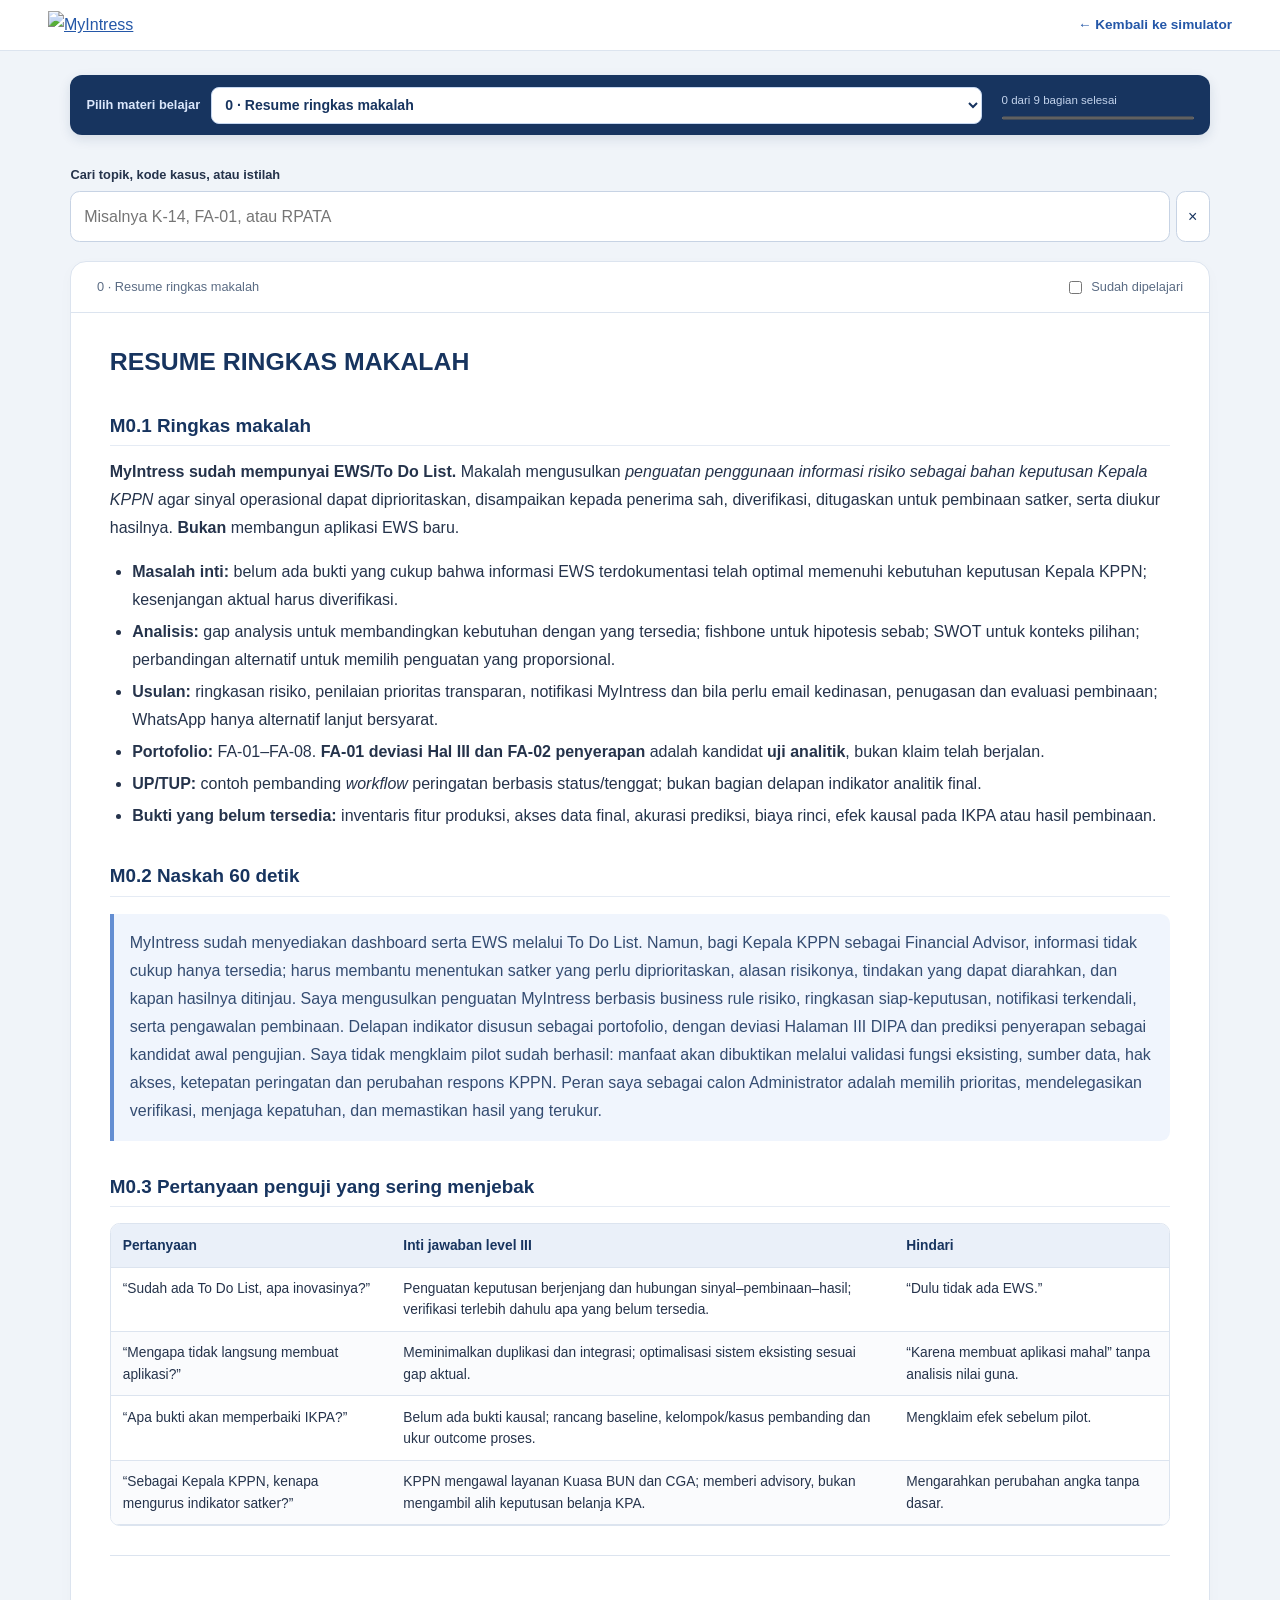
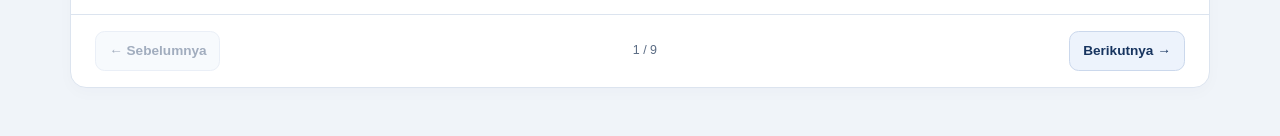
==== source/materi.html @ 45552a84 "update" ====
<!DOCTYPE html>
<html lang="id">

<head>
<meta charset="utf-8"><meta name="viewport" content="width=device-width,initial-scale=1"><title>Materi Belajar · EWS FA MyIntress</title><style>
:root{
    --navy:#17345f;
    --blue:#3159b7;
    --ink:#25334b;
    --muted:#5b6c84;
    --line:#dce4ef}
    *{
        box-sizing:border-box}
        body{
            margin:0;
            background:#f0f4f9;
            color:var(--ink);
            font:16px/1.75 "Segoe UI",Arial,sans-serif}
            button,input{
                font:inherit}
                button{
                    cursor:pointer}
                    a{
                        color:#2457a8}
                        [hidden]{
                            display:none!important}
                            button:focus-visible,a:focus-visible,input:focus-visible,summary:focus-visible,.table-wrap:focus-visible{
                                outline:3px solid #5689d6;
                                outline-offset:3px}
                                .top{
                                    position:sticky;
                                    top:0;
                                    z-index:5;
                                    display:flex;
                                    justify-content:space-between;
                                    align-items:center;
                                    gap:1rem;
                                    background:white;
                                    border-bottom:1px solid var(--line);
                                    padding:.7rem clamp(1rem,4vw,3rem)}
                                    .top img{
                                        display:block;
                                        width:9rem}
                                        .top a:last-child{
                                            font-size:.85rem;
                                            text-decoration:none;
                                            font-weight:600}
                                            .layout{
                                                display:grid;
                                                grid-template-columns:17rem minmax(0,1fr);
                                                gap:1.8rem;
                                                max-width:91rem;
                                                margin:auto;
                                                padding:1.5rem clamp(1rem,3vw,2.5rem) 3rem;
                                                align-items:start}
                                                .sidebar{
                                                    position:sticky;
                                                    top:5.4rem;
                                                    border-radius:1rem;
                                                    background:var(--navy);
                                                    padding:1.2rem;
                                                    color:#e5edfc}
                                                    .eyebrow{
                                                        text-transform:uppercase;
                                                        letter-spacing:.13em;
                                                        font-size:.68rem;
                                                        font-weight:700;
                                                        color:#a9c3ed}
                                                        .sidebar h2{
                                                            font-size:1.2rem;
                                                            margin:.15rem 0 .6rem;
                                                            color:white}
                                                            .sidebar summary{
                                                                cursor:pointer;
                                                                font-weight:600}
                                                                .sidebar nav{
                                                                    display:grid;
                                                                    gap:.25rem;
                                                                    margin-top:.7rem}
                                                                    .sidebar button{
                                                                        display:flex;
                                                                        align-items:center;
                                                                        justify-content:space-between;
                                                                        width:100%;
                                                                        gap:.3rem;
                                                                        border:0;
                                                                        border-radius:.5rem;
                                                                        padding:.5rem .6rem;
                                                                        background:transparent;
                                                                        color:#e3ebfa;
                                                                        text-align:left;
                                                                        line-height:1.4;
                                                                        font-size:.85rem}
                                                                        .sidebar button:hover{
                                                                            background:#264872}
                                                                            .sidebar button[aria-current]{
                                                                                background:white;
                                                                                color:var(--navy);
                                                                                font-weight:700}
                                                                                .sidebar button span{
                                                                                    color:#39a17b}
                                                                                    .sidebar p{
                                                                                        font-size:.78rem;
                                                                                        margin:.7rem 0 0;
                                                                                        color:#c3d3ec}
                                                                                        progress{
                                                                                            width:100%;
                                                                                            height:.4rem;
                                                                                            accent-color:#a7ccff}
                                                                                            .main{
                                                                                                min-width:0}
                                                                                                .hero{
                                                                                                    padding:1.7rem 1.9rem;
                                                                                                    border:1px solid #d9e4f5;
                                                                                                    border-radius:1rem;
                                                                                                    background:linear-gradient(115deg,#e3ecfc,#fff 80%);
                                                                                                    margin-bottom:1.1rem}
                                                                                                    .hero .eyebrow{
                                                                                                        color:var(--blue)}
                                                                                                        .hero h1{
                                                                                                            font-size:clamp(1.6rem,3vw,2.2rem);
                                                                                                            line-height:1.2;
                                                                                                            color:var(--navy);
                                                                                                            margin:.3rem 0 .6rem;
                                                                                                            letter-spacing:-.02em}
                                                                                                            .hero p{
                                                                                                                margin:0;
                                                                                                                color:var(--muted)}
                                                                                                                .tags{
                                                                                                                    display:flex;
                                                                                                                    gap:.5rem;
                                                                                                                    flex-wrap:wrap;
                                                                                                                    margin-top:.8rem}
                                                                                                                    .tags span{
                                                                                                                        padding:.15rem .6rem;
                                                                                                                        border:1px solid #ccd9f0;
                                                                                                                        border-radius:2rem;
                                                                                                                        font-size:.75rem;
                                                                                                                        background:#ffffffb0;
                                                                                                                        color:#33598a}
                                                                                                                        .search{
                                                                                                                            position:relative;
                                                                                                                            margin-bottom:1.2rem}
                                                                                                                            .search label{
                                                                                                                                display:block;
                                                                                                                                font-size:.8rem;
                                                                                                                                font-weight:600;
                                                                                                                                margin-bottom:.3rem}
                                                                                                                                .search-row{
                                                                                                                                    display:flex;
                                                                                                                                    gap:.4rem}
                                                                                                                                    .search input{
                                                                                                                                        flex:1;
                                                                                                                                        min-width:0;
                                                                                                                                        width:100%;
                                                                                                                                        border:1px solid #c7d3e4;
                                                                                                                                        border-radius:.6rem;
                                                                                                                                        background:white;
                                                                                                                                        padding:.65rem .8rem}
                                                                                                                                        .search-row button{
                                                                                                                                            border:1px solid #c7d3e4;
                                                                                                                                            border-radius:.6rem;
                                                                                                                                            background:white;
                                                                                                                                            color:var(--navy);
                                                                                                                                            padding:.4rem .7rem}
                                                                                                                                            #results{
                                                                                                                                                position:absolute;
                                                                                                                                                left:0;
                                                                                                                                                right:0;
                                                                                                                                                z-index:4;
                                                                                                                                                max-height:24rem;
                                                                                                                                                overflow:auto;
                                                                                                                                                background:white;
                                                                                                                                                border:1px solid var(--line);
                                                                                                                                                border-radius:.65rem;
                                                                                                                                                box-shadow:0 .5rem 1.2rem #17345f1a;
                                                                                                                                                padding:.4rem}
                                                                                                                                                #results button{
                                                                                                                                                    display:block;
                                                                                                                                                    width:100%;
                                                                                                                                                    padding:.55rem .7rem;
                                                                                                                                                    text-align:left;
                                                                                                                                                    border:0;
                                                                                                                                                    border-radius:.4rem;
                                                                                                                                                    background:white;
                                                                                                                                                    color:var(--ink);
                                                                                                                                                    line-height:1.5}
                                                                                                                                                    #results button:hover{
                                                                                                                                                        background:#eef4ff}
                                                                                                                                                        #results strong{
                                                                                                                                                            display:block;
                                                                                                                                                            color:var(--blue);
                                                                                                                                                            font-size:.76rem}
                                                                                                                                                            #results span{
                                                                                                                                                                font-size:.85rem}
                                                                                                                                                                #search-status{
                                                                                                                                                                    font-size:.8rem;
                                                                                                                                                                    color:var(--muted);
                                                                                                                                                                    margin:.25rem}
                                                                                                                                                                    .reader{
                                                                                                                                                                        background:white;
                                                                                                                                                                        border:1px solid var(--line);
                                                                                                                                                                        border-radius:1rem;
                                                                                                                                                                        box-shadow:0 .3rem 1rem #17345f06;
                                                                                                                                                                        scroll-margin-top:5rem}
                                                                                                                                                                        .toolbar{
                                                                                                                                                                            display:flex;
                                                                                                                                                                            justify-content:space-between;
                                                                                                                                                                            align-items:center;
                                                                                                                                                                            flex-wrap:wrap;
                                                                                                                                                                            gap:.6rem;
                                                                                                                                                                            border-bottom:1px solid var(--line);
                                                                                                                                                                            padding:.85rem 1.6rem;
                                                                                                                                                                            font-size:.8rem;
                                                                                                                                                                            color:var(--muted)}
                                                                                                                                                                            .toolbar label{
                                                                                                                                                                                display:flex;
                                                                                                                                                                                align-items:center;
                                                                                                                                                                                gap:.4rem;
                                                                                                                                                                                cursor:pointer}
                                                                                                                                                                                .toolbar input{
                                                                                                                                                                                    accent-color:var(--blue)}
                                                                                                                                                                                    .chapter{
                                                                                                                                                                                        padding:1rem clamp(1.1rem,3vw,2.5rem) 1.8rem;
                                                                                                                                                                                        overflow-wrap:anywhere}
                                                                                                                                                                                        .chapter h1{
                                                                                                                                                                                            font-size:1.55rem;
                                                                                                                                                                                            line-height:1.4;
                                                                                                                                                                                            color:var(--navy);
                                                                                                                                                                                            margin:1rem 0 1.4rem}
                                                                                                                                                                                            .chapter h2{
                                                                                                                                                                                                font-size:1.18rem;
                                                                                                                                                                                                line-height:1.5;
                                                                                                                                                                                                color:var(--navy);
                                                                                                                                                                                                margin:2rem 0 .7rem;
                                                                                                                                                                                                padding-bottom:.35rem;
                                                                                                                                                                                                border-bottom:1px solid #e5ebf4}
                                                                                                                                                                                                .chapter h3{
                                                                                                                                                                                                    font-size:1.05rem;
                                                                                                                                                                                                    color:#224778;
                                                                                                                                                                                                    margin:1.6rem 0 .6rem}
                                                                                                                                                                                                    .chapter :is(h1,h2,h3,h4){
                                                                                                                                                                                                        scroll-margin-top:6rem}
                                                                                                                                                                                                        .chapter p{
                                                                                                                                                                                                            margin:.65rem 0 1rem}
                                                                                                                                                                                                            .chapter li{
                                                                                                                                                                                                                margin:.25rem 0}
                                                                                                                                                                                                                .chapter ul,.chapter ol{
                                                                                                                                                                                                                    padding-left:1.4rem}
                                                                                                                                                                                                                    .chapter blockquote{
                                                                                                                                                                                                                        margin:1.1rem 0;
                                                                                                                                                                                                                        border-left:4px solid #648ed2;
                                                                                                                                                                                                                        background:#f0f5fd;
                                                                                                                                                                                                                        border-radius:0 .6rem .6rem 0;
                                                                                                                                                                                                                        padding:.45rem 1rem;
                                                                                                                                                                                                                        color:#344c71}
                                                                                                                                                                                                                        .chapter blockquote p{
                                                                                                                                                                                                                            margin:.5rem 0}
                                                                                                                                                                                                                            .chapter hr{
                                                                                                                                                                                                                                border:0;
                                                                                                                                                                                                                                border-top:1px solid var(--line);
                                                                                                                                                                                                                                margin:1.8rem 0}
                                                                                                                                                                                                                                .chapter code{
                                                                                                                                                                                                                                    font-family:Consolas,monospace;
                                                                                                                                                                                                                                    font-size:.87em;
                                                                                                                                                                                                                                    background:#eef2f7;
                                                                                                                                                                                                                                    border-radius:.25rem;
                                                                                                                                                                                                                                    padding:.12rem .25rem}
                                                                                                                                                                                                                                    .chapter pre{
                                                                                                                                                                                                                                        overflow:auto;
                                                                                                                                                                                                                                        padding:1rem;
                                                                                                                                                                                                                                        background:#eef2f7;
                                                                                                                                                                                                                                        border-radius:.55rem}
                                                                                                                                                                                                                                        .chapter pre code{
                                                                                                                                                                                                                                            padding:0}
                                                                                                                                                                                                                                            .table-wrap{
                                                                                                                                                                                                                                                width:100%;
                                                                                                                                                                                                                                                overflow-x:auto;
                                                                                                                                                                                                                                                margin:1rem 0 1.4rem;
                                                                                                                                                                                                                                                border:1px solid var(--line);
                                                                                                                                                                                                                                                border-radius:.6rem}
                                                                                                                                                                                                                                                table{
                                                                                                                                                                                                                                                    min-width:42rem;
                                                                                                                                                                                                                                                    width:100%;
                                                                                                                                                                                                                                                    border-collapse:collapse;
                                                                                                                                                                                                                                                    font-size:.86rem;
                                                                                                                                                                                                                                                    line-height:1.55}
                                                                                                                                                                                                                                                    th,td{
                                                                                                                                                                                                                                                        text-align:left;
                                                                                                                                                                                                                                                        vertical-align:top;
                                                                                                                                                                                                                                                        padding:.65rem .75rem;
                                                                                                                                                                                                                                                        border-bottom:1px solid var(--line);
                                                                                                                                                                                                                                                        min-width:8rem}
                                                                                                                                                                                                                                                        th{
                                                                                                                                                                                                                                                            background:#eaf0f9;
                                                                                                                                                                                                                                                            color:var(--navy)}
                                                                                                                                                                                                                                                            tbody tr:nth-child(even){
                                                                                                                                                                                                                                                                background:#fafbfd}
                                                                                                                                                                                                                                                                .pager{
                                                                                                                                                                                                                                                                    display:flex;
                                                                                                                                                                                                                                                                    align-items:center;
                                                                                                                                                                                                                                                                    justify-content:space-between;
                                                                                                                                                                                                                                                                    gap:.6rem;
                                                                                                                                                                                                                                                                    padding:1rem 1.5rem;
                                                                                                                                                                                                                                                                    border-top:1px solid var(--line)}
                                                                                                                                                                                                                                                                    .pager button{
                                                                                                                                                                                                                                                                        border:1px solid #cbd8ec;
                                                                                                                                                                                                                                                                        border-radius:.6rem;
                                                                                                                                                                                                                                                                        padding:.45rem .8rem;
                                                                                                                                                                                                                                                                        background:#edf3fc;
                                                                                                                                                                                                                                                                        color:var(--navy);
                                                                                                                                                                                                                                                                        font-weight:600;
                                                                                                                                                                                                                                                                        font-size:.85rem}
                                                                                                                                                                                                                                                                        .pager button:disabled{
                                                                                                                                                                                                                                                                            opacity:.4;
                                                                                                                                                                                                                                                                            cursor:default}
                                                                                                                                                                                                                                                                            #position{
                                                                                                                                                                                                                                                                                font-size:.78rem;
                                                                                                                                                                                                                                                                                color:var(--muted)}
                                                                                                                                                                                                                                                                                .footer{
                                                                                                                                                                                                                                                                                    margin-top:1rem;
                                                                                                                                                                                                                                                                                    font-size:.77rem;
                                                                                                                                                                                                                                                                                    color:var(--muted)}
                                                                                                                                                                                                                                                                                    @media(max-width:800px){
                                                                                                                                                                                                                                                                                        .layout{
                                                                                                                                                                                                                                                                                            grid-template-columns:minmax(0,1fr);
                                                                                                                                                                                                                                                                                            gap:1rem}
                                                                                                                                                                                                                                                                                            .sidebar{
                                                                                                                                                                                                                                                                                                position:static;
                                                                                                                                                                                                                                                                                                padding:.8rem 1rem}
                                                                                                                                                                                                                                                                                                .sidebar nav{
                                                                                                                                                                                                                                                                                                    grid-template-columns:repeat(2,minmax(0,1fr))}
                                                                                                                                                                                                                                                                                                    .hero{
                                                                                                                                                                                                                                                                                                        padding:1.2rem}
                                                                                                                                                                                                                                                                                                        .top{
                                                                                                                                                                                                                                                                                                            padding:.65rem 1rem}
                                                                                                                                                                                                                                                                                                            .top img{
                                                                                                                                                                                                                                                                                                                width:7.5rem}
                                                                                                                                                                                                                                                                                                                .toolbar{
                                                                                                                                                                                                                                                                                                                    padding:.75rem 1rem}
                                                                                                                                                                                                                                                                                                                    .pager{
                                                                                                                                                                                                                                                                                                                        padding:1rem}
                                                                                                                                                                                                                                                                                                                    }
                                                                                                                                                                                                                                                                                                                    @media(max-width:400px){
                                                                                                                                                                                                                                                                                                                        .sidebar nav{
                                                                                                                                                                                                                                                                                                                            grid-template-columns:1fr}
                                                                                                                                                                                                                                                                                                                            #position{
                                                                                                                                                                                                                                                                                                                                display:none}
                                                                                                                                                                                                                                                                                                                            }
                                                                                                                                                                                                                                                                                                                            @media print{
                                                                                                                                                                                                                                                                                                                                .top,.sidebar,.hero,.search,.toolbar,.pager,.footer{
                                                                                                                                                                                                                                                                                                                                    display:none!important}
                                                                                                                                                                                                                                                                                                                                    .layout{
                                                                                                                                                                                                                                                                                                                                        display:block;
                                                                                                                                                                                                                                                                                                                                        padding:0}
                                                                                                                                                                                                                                                                                                                                        .chapter[hidden]{
                                                                                                                                                                                                                                                                                                                                            display:block!important}
                                                                                                                                                                                                                                                                                                                                            .reader{
                                                                                                                                                                                                                                                                                                                                                border:0;
                                                                                                                                                                                                                                                                                                                                                box-shadow:none}
                                                                                                                                                                                                                                                                                                                                                .chapter{
                                                                                                                                                                                                                                                                                                                                                    padding:0;
                                                                                                                                                                                                                                                                                                                                                    break-before:page}
                                                                                                                                                                                                                                                                                                                                                    .table-wrap{
                                                                                                                                                                                                                                                                                                                                                        overflow:visible}
                                                                                                                                                                                                                                                                                                                                                        body{
                                                                                                                                                                                                                                                                                                                                                            background:white}
                                                                                                                                                                                                                                                                                                                                                        }

.case-answer { margin:1rem 0 1.6rem; border:1px solid #cbd9ed; border-radius:.65rem; background:#f5f8fd; }
.case-answer > summary { padding:.65rem .9rem; cursor:pointer; font-weight:700; color:#2457a8; }
.case-answer > div { padding:0 1rem .5rem; }
.case-answer[open] > summary { border-bottom:1px solid #dce4ef; margin-bottom:.75rem; }
.bank-source { padding:.5rem .75rem; border-radius:.5rem; background:#eaf0f9; color:#37567c; font-size:.78rem; }
.process-route { display:flex; flex-wrap:wrap; gap:.45rem; margin:1rem 0 1.4rem; }
.process-route a { padding:.4rem .7rem; border:1px solid #cedbed; border-radius:2rem; background:#eff4fc; font-size:.8rem; text-decoration:none; font-weight:600; }
.process-block { margin-top:2rem; }
.process-block > h1 { padding:.75rem 1rem; background:#eaf0f9; border-radius:.6rem; font-size:1.35rem; }
.process-chapter .process-card { margin:.7rem 0; border:1px solid #d4dfed; border-radius:.75rem; background:white; }
.process-card > summary { padding:.85rem 1rem; display:flex; align-items:center; gap:.7rem; cursor:pointer; list-style:none; }
.process-card > summary::-webkit-details-marker { display:none; }
.process-card > summary::after { content:"+"; margin-left:auto; color:#3159b7; font-weight:700; font-size:1.3rem; }
.process-card[open] > summary::after { content:"−"; }
.process-chapter .process-card > summary > :is(h2,h3) { margin:0; border:0; padding:0; font-size:1rem; line-height:1.55; }
.process-card[open] > summary { background:#f0f5fc; border-radius:.75rem .75rem 0 0; border-bottom:1px solid #dce4ef; }
.process-card-body { padding:.35rem 1.1rem 1rem; }
.process-fields { display:grid; gap:.6rem; margin:.9rem 0; }
.process-fields p { margin:0; padding:.65rem .85rem; background:#f6f8fc; border-radius:.45rem; border-left:3px solid #ccdaef; }
.process-fields p > strong:first-child { display:block; color:#234d7d; margin-bottom:.15rem; }
.process-flow { margin:1.2rem 0; padding:1.1rem; background:#f3f7fd; border:1px solid #dce4ef; border-radius:.75rem; }
.process-flow figcaption { font-weight:700; color:#17345f; margin-bottom:.8rem; }
.process-flow ol { display:grid; grid-template-columns:repeat(2,minmax(0,1fr)); gap:.5rem 1.8rem; padding-left:1.3rem; }
.process-flow li { padding:.45rem .6rem; border-radius:.4rem; background:white; font-size:.88rem; }
.process-flow small { display:block; margin-top:.3rem; color:#8b4933; line-height:1.5; }
.process-flow > p { font-size:.82rem; color:#536480; }
.process-chapter .table-wrap { margin:1.2rem 0; }
.process-chapter table { min-width:38rem; }
.process-chapter td { min-width:8rem; max-width:25rem; }
@media(max-width:800px) {
 .process-flow ol { grid-template-columns:1fr; }
 .process-route a { flex:1 1 42%; text-align:center; }
 .process-card > summary { padding:.7rem .8rem; }
 .process-card-body { padding:.3rem .75rem .8rem; }
}
@media print { .process-card > .process-card-body { display:block!important; } }

.layout { grid-template-columns:minmax(0,1fr); max-width:76rem; }
.layout .study-navigation {
 position:sticky; top:var(--topbar-height,4rem); z-index:4;
 display:flex; align-items:center; justify-content:space-between;
 flex-wrap:wrap; gap:.45rem 1.25rem; padding:.7rem 1rem;
 border-radius:.75rem; box-shadow:0 .25rem .7rem #17345f20;
}
.study-picker { display:flex; align-items:center; flex:1 1 22rem; gap:.65rem; min-width:0; }
.study-picker label { flex:none; font-size:.8rem; font-weight:600; color:#dbe7fc; }
.study-picker select {
 flex:1; min-width:0; width:100%; min-height:2.35rem;
 border:1px solid #c6d7f0; border-radius:.5rem; padding:.35rem .6rem;
 background:white; color:#17345f; font:600 .88rem/1.4 "Segoe UI",Arial,sans-serif;
}
.study-picker select:focus-visible { outline:3px solid #a7c8fc; outline-offset:3px; }
.study-completion { flex:0 1 12rem; min-width:8rem; }
.study-navigation .study-completion p { margin:0; font-size:.72rem; }
.study-completion progress { display:block; margin-top:.3rem; }
.reader, .chapter :is(h1,h2,h3,h4,h5,h6) {
 scroll-margin-top:calc(var(--topbar-height,4rem) + var(--study-nav-height,5rem) + 1rem);
}
@media(max-width:600px) {
 .layout .study-navigation { gap:.4rem; padding:.6rem .75rem; }
 .study-picker { flex-basis:100%; }
 .study-picker label { font-size:.72rem; }
 .study-picker select { font-size:.8rem; }
 .study-completion { display:flex; align-items:center; gap:.7rem; flex-basis:100%; }
 .study-navigation .study-completion p { white-space:nowrap; }
 .study-completion progress { margin:0; flex:1; min-width:0; }
}
</style>
</head>

<body>

<header class="top">
<a href="./index.html" aria-label="Kembali ke simulator MyIntress"><img src="./myintress-logo.svg" alt="MyIntress"></a><a href="./index.html">← Kembali ke simulator</a>
</header>

<div class="layout">
<aside class="sidebar study-navigation" aria-label="Navigasi materi">
<div class="study-picker"><label for="chapter-picker">Pilih materi belajar</label>
<select id="chapter-picker" aria-controls="current"><option value="" hidden>Bagian hasil pencarian</option><option value="2">0 · Resume ringkas makalah</option><option value="3">1 · Peran Treasurer dan FA</option><option value="4">2 · Proses bisnis KPPN</option><option value="5">3 · Delapan indikator EWS</option><option value="6">4 · Bank soal</option><option value="7">5 · Simulasi dan in-basket</option><option value="8">6 · Pertanyaan penguji</option><option value="9">7 · Evaluasi dan presentasi</option><option value="10">Referensi dan bacaan</option></select></div>
<div class="study-completion"><p id="progress-label"></p><progress id="progress" max="9" value="0" aria-label="Kemajuan belajar"></progress></div>
<div hidden><details id="contents" open>
<summary>Daftar isi materi</summary>
<nav aria-label="Bagian materi">
<button type="button" data-part="0" hidden>Mulai belajar<span aria-hidden="true"></span></button><button type="button" data-part="1" hidden>Peta belajar<span aria-hidden="true"></span></button><button type="button" data-part="2">0 · Resume ringkas makalah<span aria-hidden="true"></span></button><button type="button" data-part="3">1 · Peran Treasurer dan FA<span aria-hidden="true"></span></button><button type="button" data-part="4">2 · Proses bisnis KPPN<span aria-hidden="true"></span></button><button type="button" data-part="5">3 · Delapan indikator EWS<span aria-hidden="true"></span></button><button type="button" data-part="6">4 · Bank soal<span aria-hidden="true"></span></button><button type="button" data-part="7">5 · Simulasi dan in-basket<span aria-hidden="true"></span></button><button type="button" data-part="8">6 · Pertanyaan penguji<span aria-hidden="true"></span></button><button type="button" data-part="9">7 · Evaluasi dan presentasi<span aria-hidden="true"></span></button><button type="button" data-part="10">Referensi dan bacaan<span aria-hidden="true"></span></button>
</nav>

</details></div></aside>

<main class="main">

<div class="search"><label for="search">Cari topik, kode kasus, atau istilah</label><div class="search-row"><input id="search" type="search" placeholder="Misalnya K-14, FA-01, atau RPATA" autocomplete="off" aria-controls="results" aria-expanded="false"><button id="clear" type="button" aria-label="Bersihkan pencarian">×</button></div><div id="results" hidden></div><p id="search-status" role="status"></p></div>

<article class="reader">
<div class="toolbar"><span id="current"></span><label><input id="done" type="checkbox">Sudah dipelajari</label></div>
<section class="chapter" data-index="0">
<h1 id="topik-0">PANDUAN BELAJAR BERBASIS KASUS</h1>
<h2 id="topik-1">Mempertahankan Makalah EWS MyIntress dan Memimpin KPPN sebagai Treasurer &amp; Financial Advisor</h2>
<p><strong>Edisi V3 — 7 November 2026 | Sasaran: asesmen Administrator/Eselon III DJPb | Konteks: simulasi KPPN Mamuju</strong><br><strong>Status:</strong> bahan belajar dan simulasi, BUKAN petunjuk operasional yang menggantikan peraturan. Semua satker, nominal, isu kinerja, jadwal, dan hasil kasus di buku ini adalah <strong>sintetis</strong>; tidak menggambarkan kondisi riil satker mitra KPPN Mamuju.</p>
<blockquote>
<p><strong>Mulai di sini.</strong> Baca <strong>Peta Belajar</strong>, pahami <strong>Kartu Keputusan Kepala KPPN</strong>, lalu kerjakan <strong>K-01, K-06, K-14, K-17, K-20 dan K-29</strong> tanpa membuka kunci jawaban. Setelah itu perdalam indikator FA-01–FA-08 dan masuk ke simulasi in-basket. Setiap kasus sengaja menyambungkan kewajiban <strong>Treasurer</strong> (proses, dana, kontrol dan akuntabilitas) dengan peran <strong>Financial Advisor</strong> (diagnosis dan pembinaan). Jangan menghafal jawaban; latih <em>judgement</em>.</p>
</blockquote>
<hr>
<h2 id="topik-2">PETUNJUK PENTING: ASAL INFORMASI DAN BATAS KLAIM</h2>
<ul>
<li><strong>[MAKALAH]</strong> isi makalah final yang diunggah, 32 halaman, BAB I–IV dan Lampiran A–B; fokus CGA dan dua kandidat pilot <strong>FA-01, FA-02</strong>.</li>
<li><strong>[KATALOG]</strong> rancangan delapan <em>business rule</em> yang disepakati dalam percakapan; identitas telah dinomori ulang FA-01 sampai FA-08. <strong>Bukan</strong> delapan indikator resmi DJPb.</li>
<li><strong>[MODUL DJPb]</strong> konsep teknis dari enam modul pembelajaran yang diunggah (pelaksanaan anggaran, kas, akuntansi, SITP, special mission, pengelolaan keuangan negara).</li>
<li><strong>[RESMI-TERVERIFIKASI]</strong> informasi yang dicocokkan dengan laman DJPb atau JDIH; tautan tersedia dalam Bab Referensi. Peraturan harus dibaca bersama perubahannya.</li>
<li><strong>[SIMULASI]</strong> asumsi angka, nilai risiko, scenario, target latihan, jawaban alternatif dan timeline. Contoh <em>threshold</em> EWS <strong>belum menjadi ketentuan resmi</strong>.</li>
<li><strong>[HARUS VALIDASI]</strong> detail implementasi produksi MyIntress, akses field, algoritme penilaian IKPA spesifik, tenggat transaksional serta peran unit yang bergantung pada struktur terkini.</li>
</ul>
<p><strong>Lima larangan saat menjawab penguji:</strong> (1) mengklaim pilot berhasil padahal belum; (2) menyamakan proksi EWS dengan nilai IKPA resmi; (3) menganggap deviasi Hal III sama dengan gap penyerapan; (4) mengambil alih tanggung jawab KPA/PPK; (5) menginstruksikan pembayaran tanpa hak tagih atau memanipulasi data untuk mengubah warna risiko.</p>
<hr>

</section>

<section class="chapter" data-index="1" hidden>
<h1 id="topik-3">PETA BELAJAR — 8 MODUL, BUKAN 33 BAB BERURUTAN</h1>
<div class="table-wrap" tabindex="0" role="region" aria-label="Tabel materi"><table>
<thead>
<tr>
<th>Urutan</th>
<th>Modul</th>
<th>Target mampu menjawab</th>
<th>Durasi belajar usulan</th>
<th>Prioritas</th>
</tr>
</thead>
<tbody><tr>
<td><strong>M0</strong></td>
<td>Cerita besar makalah</td>
<td>Apa masalah, novelty, keputusan, manfaat yang belum terbukti</td>
<td>25 menit</td>
<td>Wajib</td>
</tr>
<tr>
<td><strong>M1</strong></td>
<td>Peta peran Treasurer–FA–KPPN</td>
<td>Siapa berwenang, transaksi apa, siapa membina, apa yang tidak boleh diambil alih</td>
<td>50 menit</td>
<td>Wajib</td>
</tr>
<tr>
<td><strong>M2</strong></td>
<td>Peta proses dan istilah satker</td>
<td>DIPA, RPD, SPP, SPM, SP2D, UP/TUP, kontrak, retur, RPATA, rekonsiliasi, TKD, PNBP, BLU</td>
<td>90 menit</td>
<td>Wajib</td>
</tr>
<tr>
<td><strong>M3</strong></td>
<td>8 rule EWS &amp; contoh hitung</td>
<td>FA-01–FA-08, data, rumus ilustratif, anomali, batas, contoh tindakan</td>
<td>100 menit</td>
<td>Wajib</td>
</tr>
<tr>
<td><strong>M4</strong></td>
<td><strong>30 studi kasus</strong></td>
<td>Prioritas, keputusan, delegasi, koordinasi, mitigasi, KPI</td>
<td>3–5 sesi @60 menit</td>
<td>Inti</td>
</tr>
<tr>
<td><strong>M5</strong></td>
<td>In-basket dan pertanyaan penguji</td>
<td>Keputusan ketika kasus simultan, probing, bantahan</td>
<td>2 sesi @60 menit</td>
<td>Inti</td>
</tr>
<tr>
<td><strong>M6</strong></td>
<td>Bank pertanyaan penguji</td>
<td>50 pertanyaan terhubung kasus dan 10 probing sulit</td>
<td>70 menit</td>
<td>Inti</td>
</tr>
<tr>
<td><strong>M7</strong></td>
<td>Evaluasi diri, checklist &amp; presentasi</td>
<td>Rubrik, 21 checklist, rencana belajar dan sumber</td>
<td>40 menit</td>
<td>Wajib</td>
</tr>
</tbody></table></div>
<p><strong>Cara belajar setiap kasus (20–25 menit):</strong> 2 menit baca fakta → 3 menit tulis diagnosis → 2 menit tetapkan prioritas → 3 menit keputusan + delegasi → 2 menit KPI → 3 menit jawab penguji keras-keras → 3 menit bandingkan kunci pembahasan → 2 menit koreksi sendiri.</p>
<h3 id="topik-4">Kartu keputusan universal (hafalkan urutannya)</h3>
<p><code>FAKTA → MASALAH UTAMA → PENYEBAB → STAKEHOLDER → RISIKO → PRIORITAS → ALTERNATIF → KEPUTUSAN → DELEGASI &amp; KOMUNIKASI → MONITORING</code>.</p>
<p>Untuk jawaban lisan 1–2 menit ringkas menjadi <strong>D-P-K-D-M</strong>: <strong>Diagnosis</strong>, <strong>Prioritas</strong>, <strong>Keputusan</strong>, <strong>Delegasi</strong>, <strong>Monitoring</strong>. Setiap kalimat “akan berkoordinasi” harus menjawab <strong>dengan siapa, untuk tujuan apa, kapan, dan output apa</strong>.</p>
<hr>

</section>

<section class="chapter" data-index="2" hidden>
<h1 id="topik-5">RESUME RINGKAS MAKALAH</h1>
<h2 id="topik-6">M0.1 Ringkas makalah</h2>
<p><strong>MyIntress sudah mempunyai EWS/To Do List.</strong> Makalah mengusulkan <em>penguatan penggunaan informasi risiko sebagai bahan keputusan Kepala KPPN</em> agar sinyal operasional dapat diprioritaskan, disampaikan kepada penerima sah, diverifikasi, ditugaskan untuk pembinaan satker, serta diukur hasilnya. <strong>Bukan</strong> membangun aplikasi EWS baru.</p>
<ul>
<li><strong>Masalah inti:</strong> belum ada bukti yang cukup bahwa informasi EWS terdokumentasi telah optimal memenuhi kebutuhan keputusan Kepala KPPN; kesenjangan aktual harus diverifikasi.</li>
<li><strong>Analisis:</strong> gap analysis untuk membandingkan kebutuhan dengan yang tersedia; fishbone untuk hipotesis sebab; SWOT untuk konteks pilihan; perbandingan alternatif untuk memilih penguatan yang proporsional.</li>
<li><strong>Usulan:</strong> ringkasan risiko, penilaian prioritas transparan, notifikasi MyIntress dan bila perlu email kedinasan, penugasan dan evaluasi pembinaan; WhatsApp hanya alternatif lanjut bersyarat.</li>
<li><strong>Portofolio:</strong> FA-01–FA-08. <strong>FA-01 deviasi Hal III dan FA-02 penyerapan</strong> adalah kandidat <strong>uji analitik</strong>, bukan klaim telah berjalan.</li>
<li><strong>UP/TUP:</strong> contoh pembanding <em>workflow</em> peringatan berbasis status/tenggat; bukan bagian delapan indikator analitik final.</li>
<li><strong>Bukti yang belum tersedia:</strong> inventaris fitur produksi, akses data final, akurasi prediksi, biaya rinci, efek kausal pada IKPA atau hasil pembinaan.</li>
</ul>
<h2 id="topik-7">M0.2 Naskah 60 detik</h2>
<blockquote>
<p>MyIntress sudah menyediakan dashboard serta EWS melalui To Do List. Namun, bagi Kepala KPPN sebagai Financial Advisor, informasi tidak cukup hanya tersedia; harus membantu menentukan satker yang perlu diprioritaskan, alasan risikonya, tindakan yang dapat diarahkan, dan kapan hasilnya ditinjau. Saya mengusulkan penguatan MyIntress berbasis business rule risiko, ringkasan siap-keputusan, notifikasi terkendali, serta pengawalan pembinaan. Delapan indikator disusun sebagai portofolio, dengan deviasi Halaman III DIPA dan prediksi penyerapan sebagai kandidat awal pengujian. Saya tidak mengklaim pilot sudah berhasil: manfaat akan dibuktikan melalui validasi fungsi eksisting, sumber data, hak akses, ketepatan peringatan dan perubahan respons KPPN. Peran saya sebagai calon Administrator adalah memilih prioritas, mendelegasikan verifikasi, menjaga kepatuhan, dan memastikan hasil yang terukur.</p>
</blockquote>
<h2 id="topik-8">M0.3 Pertanyaan penguji yang sering menjebak</h2>
<div class="table-wrap" tabindex="0" role="region" aria-label="Tabel materi"><table>
<thead>
<tr>
<th>Pertanyaan</th>
<th>Inti jawaban level III</th>
<th>Hindari</th>
</tr>
</thead>
<tbody><tr>
<td>“Sudah ada To Do List, apa inovasinya?”</td>
<td>Penguatan keputusan berjenjang dan hubungan sinyal–pembinaan–hasil; verifikasi terlebih dahulu apa yang belum tersedia.</td>
<td>“Dulu tidak ada EWS.”</td>
</tr>
<tr>
<td>“Mengapa tidak langsung membuat aplikasi?”</td>
<td>Meminimalkan duplikasi dan integrasi; optimalisasi sistem eksisting sesuai gap aktual.</td>
<td>“Karena membuat aplikasi mahal” tanpa analisis nilai guna.</td>
</tr>
<tr>
<td>“Apa bukti akan memperbaiki IKPA?”</td>
<td>Belum ada bukti kausal; rancang baseline, kelompok/kasus pembanding dan ukur outcome proses.</td>
<td>Mengklaim efek sebelum pilot.</td>
</tr>
<tr>
<td>“Sebagai Kepala KPPN, kenapa mengurus indikator satker?”</td>
<td>KPPN mengawal layanan Kuasa BUN dan CGA; memberi advisory, bukan mengambil alih keputusan belanja KPA.</td>
<td>Mengarahkan perubahan angka tanpa dasar.</td>
</tr>
</tbody></table></div>
<hr>

</section>

<section class="chapter" data-index="3" hidden>
<h1 id="topik-9">MODUL 1 — PETA PERAN TREASURER, FINANCIAL ADVISOR, DAN KEPALA KPPN</h1>
<h2 id="topik-10">M1.1 Pembeda paling penting</h2>
<div class="table-wrap" tabindex="0" role="region" aria-label="Tabel materi"><table>
<thead>
<tr>
<th>Lensa</th>
<th>Pertanyaan utama</th>
<th>Produk kerja</th>
<th>Batas kewenangan</th>
</tr>
</thead>
<tbody><tr>
<td><strong>Treasurer / Kuasa BUN</strong></td>
<td>Apakah pembayaran, penerimaan, kas, dan laporan dilakukan <strong>tepat, sah, tertib</strong>?</td>
<td>Pengujian, SP2D, penatausahaan, kontrol, rekonsiliasi, layanan, pelaporan</td>
<td>Tidak membuat/menjustifikasi komitmen satker di luar kewenangan</td>
</tr>
<tr>
<td><strong>Financial Advisor / CGA</strong></td>
<td>Apa penyebab risiko pengelolaan anggaran satker dan bagaimana satker dapat <strong>memperbaikinya</strong>?</td>
<td>Diagnosis, konsultasi, pendampingan, rekomendasi dan monitoring perilaku/kinerja satker</td>
<td>Tidak mengganti KPA/PPK/PPSPM dalam keputusan belanja</td>
</tr>
<tr>
<td><strong>RCE (terutama agregasi Kanwil)</strong></td>
<td>Apa pola APBN/APBD dan dampaknya bagi ekonomi/fiskal wilayah?</td>
<td>Analisis fiskal dan rekomendasi kewilayahan</td>
<td>Tidak menyimpulkan ekonomi regional hanya dari To Do List</td>
</tr>
<tr>
<td><strong>Kepala KPPN (Administrator)</strong></td>
<td>Risiko mana harus ditangani terlebih dahulu, oleh siapa, dengan sumber daya apa, dan hasil apa?</td>
<td>Keputusan prioritas, penugasan, koordinasi, pengendalian risiko, evaluasi</td>
<td>Tidak memeriksa semua transaksi sendiri; tidak mengeskalasi semua isu</td>
</tr>
</tbody></table></div>
<p><strong>Tiga rumpun FA [MAKALAH]:</strong> <em>Central Government Advisory</em> (satker K/L), <em>Local Government Advisory</em> (Pemda/TKD sesuai kewenangan), <em>Special Mission Advisory</em> (penugasan/kredit program tertentu). <strong>EWS makalah terutama CGA.</strong></p>
<h2 id="topik-11">M1.2 Rantai kewenangan satker–KPPN</h2>
<div class="table-wrap" tabindex="0" role="region" aria-label="Tabel materi"><table>
<thead>
<tr>
<th>Aktor</th>
<th>Apa yang diurus</th>
<th>Jika timbul masalah</th>
</tr>
</thead>
<tbody><tr>
<td>KPA satker</td>
<td>Akuntabilitas pelaksanaan DIPA, pengendalian kegiatan</td>
<td>Menetapkan rencana perbaikan, menyelesaikan akar masalah internal satker</td>
</tr>
<tr>
<td>PPK</td>
<td>Komitmen/kontrak dan hak tagih, dokumen pembayaran sesuai mekanisme</td>
<td>Verifikasi progres, kontrak, BAST/BAPP, penyusunan tagihan, pemenuhan dokumen</td>
</tr>
<tr>
<td>PPSPM</td>
<td>Pengujian dan penandatanganan SPM</td>
<td>Memastikan SPM memenuhi persyaratan sebelum ke KPPN</td>
</tr>
<tr>
<td>Bendahara</td>
<td>UP/TUP, penatausahaan dan pertanggungjawaban</td>
<td>Menyelesaikan administrasi/kas sesuai ketentuan dan fungsi bendahara</td>
</tr>
<tr>
<td>KPPN / Kuasa BUN</td>
<td>Pengujian sesuai kewenangan, layanan pembayaran, penatausahaan kas, verifikasi/akuntansi</td>
<td>Memproses atau menolak sesuai aturan, memberi penjelasan status dan bimbingan teknis</td>
</tr>
<tr>
<td>Kepala KPPN</td>
<td>Menjaga mutu layanan dan pelaksanaan FA</td>
<td>Mendistribusikan tanggung jawab; koordinasi dengan KPA; eskalasi hanya jika perlu</td>
</tr>
<tr>
<td>Kanwil/Unit pusat DJPb</td>
<td>Pembinaan lintas KPPN, kebijakan, masalah yang di luar kemampuan lokal</td>
<td>Mendukung penyelesaian isu lintas unit atau kewenangan pusat</td>
</tr>
</tbody></table></div>
<p><strong>Pembagian fungsi internal:</strong> Gunakan istilah <strong>fungsi pencairan dana, bank/kas, verifikasi-akuntansi, pembinaan/manajemen satker, kepatuhan internal dan layanan umum</strong>. Struktur dan nama seksi persisnya harus mengikuti organisasi KPPN target saat presentasi. Pembagian pada contoh kasus adalah peran fungsional, bukan klaim SK tim/struktur resmi. Situs KPPN Mamuju memuat tugas layanan seperti pengujian SPM, SP2D, rekonsiliasi, RPD, PNBP, rekening, kredit program, CRM dan kepatuhan.</p>
<h2 id="topik-12">M1.3 Sinyal EWS menjadi keputusan: contoh pembeda</h2>
<p><strong>Situasi:</strong> FA-02 menunjukkan risiko penyerapan Belanja Modal satker di bawah target; laporan bank menyebut lonjakan SPM mendekati akhir triwulan.</p>
<ul>
<li><strong>Treasurer:</strong> pastikan SPM valid, kapasitas layanan, tata kelola rekening dan pencairan, tidak melewati kontrol; pantau risiko backlog.</li>
<li><strong>Financial Advisor:</strong> tanyakan apakah keterlambatan berasal dari pengadaan, jadwal fisik, kelengkapan tagihan atau perencanaan; fasilitasi rencana pemulihan satker.</li>
<li><strong>Administrator:</strong> tentukan prioritas berdasar risiko dan konsekuensi, delegasikan dua alur tadi kepada pejabat pengampu, tetapkan satu ringkasan keputusan dan tanggal review.</li>
</ul>
<h2 id="topik-13">M1.4 Pola komunikasi dengan KPA</h2>
<p>Gunakan rumusan: <strong>“Data awal kami menunjukkan X; ini indikasi, bukan penilaian akhir. Mohon konfirmasi Y dan rencana penyelesaian Z. KPPN mendukung asistensi pada bagian yang menjadi kewenangannya. Kita reviu kembali pada tanggal ….”</strong> Hindari mempermalukan satker dengan label Critical di forum publik.</p>
<hr>

</section>

<section class="chapter process-chapter" data-index="4" hidden=""><section class="process-block"><h1 id="proses-kppn-bagian-a--fondasi">Fondasi dan kewenangan</h1>

<p><strong>Matriks tiga sudut pandang:</strong></p>
<div class="table-wrap" tabindex="0" role="region" aria-label="Tabel proses bisnis"><table>
<thead>
<tr>
<th>Sudut pandang</th>
<th>Pertanyaan utama</th>
<th>Bentuk keputusan</th>
</tr>
</thead>
<tbody><tr>
<td>Treasurer</td>
<td>Apakah transaksi/saldo/laporan sah, akurat, dan terkendali?</td>
<td>Terima/proses/kembalikan sesuai hasil pengujian, mitigasi gangguan, koreksi akuntabilitas</td>
</tr>
<tr>
<td>Financial Advisor</td>
<td>Mengapa masalah terulang dan apa intervensi yang sah untuk satker?</td>
<td>Konsultasi KPA/PPK, pembinaan tematik, rekomendasi jadwal/perencanaan/proses</td>
</tr>
<tr>
<td>Kepala KPPN (Administrator)</td>
<td>Risiko mana yang harus ditangani lebih dulu dan siapa bertanggung jawab?</td>
<td>Prioritas, delegasi, komunikasi, keputusan eskalasi, indikator hasil, reviu ulang</td>
</tr>
</tbody></table></div>
<h2 id="proses-kppn-2-peta-end-to-end-apbn-dan-titik-pertemuan-dengan-kppn">1. Peta end-to-end APBN dan titik pertemuan dengan KPPN</h2>
<figure class="process-flow"><figcaption>Alur utama dari anggaran hingga pembinaan</figcaption><ol><li>APBN dan DIPA disahkan</li><li>Satker menyusun kegiatan dan RPD</li><li>Komitmen: kontrak / keputusan / dokumen sah</li><li>Data supplier dan kontrak ditatausahakan</li><li>Hak tagih dan dokumen pendukung diverifikasi di satker</li><li>PPK menerbitkan SPP</li><li>PPSPM menguji dan menerbitkan SPM</li><li>KPPN menguji SPM<small>Jika tidak sesuai, SPM dikembalikan untuk perbaikan satker sebelum diajukan kembali.</small></li><li>Proses SPAN / SP2D oleh Kuasa BUN</li><li>Penyaluran bank dan konfirmasi pembayaran</li><li>Pencatatan SPAN - SAKTI</li><li>Rekonsiliasi / laporan / evaluasi IKPA</li><li>FA: diagnosis hambatan dan pembinaan</li></ol><p>Hasil evaluasi dan pembinaan menjadi masukan bagi rencana kegiatan berikutnya.</p></figure>

<h3 id="proses-kppn-peta-aliran-informasi-dan-tanggung-jawab">Peta aliran informasi dan tanggung jawab</h3>
<ul>
<li><strong>Penyusunan DIPA/revisi anggaran:</strong> satker/K/L dan unit pengelola anggaran; KPPN memonitor konsekuensi untuk layanan dan pendampingan, bukan menetapkan semua revisi.</li>
<li><strong>Perikatan/hak tagih:</strong> KPA/PPK satker bertanggung jawab sesuai perannya atas pelaksanaan kegiatan, dokumen, dan prestasi pekerjaan; KPPN <strong>tidak</strong> menggantikan pengujian materiil di satker.</li>
<li><strong>SPP/SPM:</strong> PPK dan PPSPM menjalankan pemisahan fungsi; KPPN menguji SPM dalam lingkup kewenangan Kuasa BUN.</li>
<li><strong>SP2D dan bank:</strong> penerbitan SP2D dan penyaluran dana perlu dipisahkan dari <strong>berhasilnya kredit ke rekening penerima</strong>.</li>
<li><strong>Akuntansi:</strong> satker merekam dalam SAKTI; KPPN sebagai UAKBUN-Daerah mengelola data BUN, rekonsiliasi, laporan, dan tindak lanjut selisih.</li>
<li><strong>Advisory:</strong> data layanan membantu memutuskan sasaran pembinaan; EWS tidak menggantikan hasil verifikasi pejabat.</li>
</ul>
<h2 id="proses-kppn-3-struktur-kerja-kppn-pemisahan-kewenangan-dan-delegasi">2. Struktur kerja KPPN, pemisahan kewenangan, dan delegasi</h2>
<p><strong>Contoh pengorganisasian KPPN Tipe A1</strong> (nomenklatur/nilai tugas harus dikonfirmasi dengan susunan organisasi serta SK penugasan saat ujian):</p>
<div class="table-wrap" tabindex="0" role="region" aria-label="Tabel proses bisnis"><table>
<thead>
<tr>
<th>Fungsi/pejabat</th>
<th>Fokus proses bisnis</th>
<th>Contoh persoalan yang didelegasikan</th>
</tr>
</thead>
<tbody><tr>
<td>Kepala KPPN</td>
<td>Pengendalian keseluruhan, standar pelayanan, keputusan prioritas, stakeholder, eskalasi</td>
<td>Lonjakan SPM, konflik prioritas, gangguan sistem, risiko kualitas data</td>
</tr>
<tr>
<td>Subbagian Umum</td>
<td>SDM, perencanaan/keuangan kantor, administrasi, sarana, tata kelola internal</td>
<td>Kekosongan pegawai, ketersediaan sarana, pengaturan kapasitas saat puncak layanan</td>
</tr>
<tr>
<td>Seksi Pencairan Dana (PD)</td>
<td>Penerimaan/pengujian SPM, data kontrak/supplier, penanganan penolakan sesuai pembagian tugas</td>
<td>SPM berkali-kali ditolak, antrean validasi, ketidakcocokan dokumen</td>
</tr>
<tr>
<td>Seksi Bank</td>
<td>Penerbitan/penyelesaian SP2D, kas, rekening pemerintah, penerimaan negara, retur</td>
<td>Retur SP2D, rekonsiliasi kas, kendala bank, rekening tidak valid</td>
</tr>
<tr>
<td>Seksi Verifikasi dan Akuntansi (VerA)</td>
<td>Rekonsiliasi, laporan UAKBUN-Daerah, verifikasi akuntansi, TDK</td>
<td>Selisih SPAN–SAKTI, SHR, laporan dan pengembalian penerimaan tertentu</td>
</tr>
<tr>
<td>Seksi Manajemen Satker dan Kepatuhan Internal (MSKI)</td>
<td>Pembinaan dan hubungan satker, EWS/IKPA, internal control, pengaduan dan risiko</td>
<td>Satker berulang bermasalah, klinik layanan, penerapan rekomendasi FA</td>
</tr>
<tr>
<td>Jabatan fungsional/pejabat pengampu</td>
<td>Tugas teknis dan pembinaan menurut penetapan</td>
<td>Analisis data, bimbingan teknis, reviu khusus</td>
</tr>
</tbody></table></div>
<p><strong>Catatan:</strong> Pada KPPN A2, pembidangan dapat digabung. Jangan menganggap semua KPPN memiliki struktur identik. Rujukan fungsi: laman resmi struktur/tugas KPPN Takengon, Pekanbaru, Kediri; [REG-ORG].</p>
<h3 id="proses-kppn-raci-praktis-bukan-raci-formal-sk">RACI praktis (bukan RACI formal SK)</h3>
<div class="table-wrap" tabindex="0" role="region" aria-label="Tabel proses bisnis"><table>
<thead>
<tr>
<th>Keputusan/proses</th>
<th>Satker (KPA/PPK/PPSPM)</th>
<th>KPPN pengampu</th>
<th>Kepala KPPN</th>
<th>Pemilik regulasi/sistem</th>
</tr>
</thead>
<tbody><tr>
<td>Kelengkapan dan kebenaran hak tagih</td>
<td><strong>A/R</strong></td>
<td>C sesuai kewenangan uji SPM</td>
<td>I terhadap risiko material</td>
<td>C bila kasus khusus</td>
</tr>
<tr>
<td>Validasi dan penerbitan SP2D</td>
<td>C/R pada dokumen SPM</td>
<td><strong>R</strong> dalam Kuasa BUN</td>
<td><strong>A</strong> atas pengendalian layanan sesuai kewenangan</td>
<td>C bila sistem/ketentuan bermasalah</td>
</tr>
<tr>
<td>Diagnosis risiko IKPA satker</td>
<td>R pada data dan rencana</td>
<td><strong>R</strong> analisis dan pembinaan</td>
<td><strong>A</strong> penetapan prioritas pembinaan</td>
<td>C atas formula resmi</td>
</tr>
<tr>
<td>Rekonsiliasi SAKTI–SPAN</td>
<td><strong>R</strong> koreksi data satker</td>
<td><strong>R</strong> verifikasi data KPPN</td>
<td>A pengendalian hasil layanan</td>
<td>C untuk kendala sistem</td>
</tr>
<tr>
<td>Ubah threshold EWS</td>
<td>C pengguna</td>
<td>C analis</td>
<td>C atas kebutuhan kantor</td>
<td><strong>A</strong> pemilik proses bisnis sesuai kewenangan</td>
</tr>
<tr>
<td>Salah kirim notifikasi</td>
<td>I jika terdampak</td>
<td>R respons awal</td>
<td>A pengendalian, pelaporan insiden</td>
<td>R penanganan teknis dan keamanan</td>
</tr>
</tbody></table></div>
<p><code>A = accountable (pihak yang mempertanggungjawabkan keputusan menurut batas kewenangannya); R = responsible; C = consulted; I = informed.</code> Matriks ini <strong>ilustrasi pengambilan keputusan</strong>; penanggung jawab formal harus mengikuti delegasi dan SK yang berlaku.</p>
<h3 id="proses-kppn-tiga-larangan-berpikir-level-staf">Tiga larangan berpikir level staf</h3>
<ol>
<li>Jangan mengatakan “saya akan memperbaiki data satker di sistem” jika perubahan menjadi kewenangan KPA/PPK/PPSPM atau pejabat sumber data.</li>
<li>Jangan mengatakan “semua kasus saya laporkan ke Kanwil”; eskalasi hanya untuk risiko material, lintas unit, kebijakan, atau kewenangan di luar KPPN.</li>
<li>Jangan mengatakan “saya bentuk tim” tanpa penugasan, keputusan yang diharapkan, tenggat, sumber data, dan indikator hasil.</li>
</ol>
<h2 id="proses-kppn-4-sistem-yang-perlu-dikenali-kepala-kppn">3. Sistem yang perlu dikenali Kepala KPPN</h2>
<div class="table-wrap" tabindex="0" role="region" aria-label="Tabel proses bisnis"><table>
<thead>
<tr>
<th>Sistem/istilah</th>
<th>Peran konseptual</th>
<th>Data/hasil relevan</th>
<th>Hal yang tidak boleh disalahartikan</th>
</tr>
</thead>
<tbody><tr>
<td><strong>SAKTI</strong></td>
<td>Sistem pengelolaan keuangan satker</td>
<td>Penganggaran, komitmen, pembayaran, bendahara, persediaan, aset, GLP</td>
<td>Data satker tidak otomatis sama dengan data SPAN sebelum rekonsiliasi</td>
</tr>
<tr>
<td><strong>SPAN</strong></td>
<td>Sistem pengelolaan perbendaharaan nasional</td>
<td>Anggaran/komitmen, pelaksanaan pembayaran, penerimaan/GL sesuai modul</td>
<td>Gangguan SPAN tidak bisa diselesaikan dengan bypass kontrol manual tidak sah</td>
</tr>
<tr>
<td><strong>OM-SPAN</strong></td>
<td>Portal monitoring transaksi/perbendaharaan</td>
<td>Status pembayaran, monitoring TKD, penerimaan informasi tertentu</td>
<td>Tampilan monitoring bukan selalu dasar legal tunggal untuk mengubah dokumen</td>
</tr>
<tr>
<td><strong>MonSAKTI</strong></td>
<td>Monitoring data dan kualitas satker</td>
<td>To Do List, rekonsiliasi, pelaporan, RPD sesuai fungsi</td>
<td>Status SHR tidak sama dengan semua indikator akuntansi pasti benar</td>
</tr>
<tr>
<td><strong>MPN</strong></td>
<td>Ekosistem penerimaan negara</td>
<td>Billing, penyetoran, pencatatan, NTPN, rekonsiliasi penerimaan</td>
<td>MPN ≠ MP PNBP</td>
</tr>
<tr>
<td><strong>MyIntress</strong></td>
<td>Monitoring terintegrasi termasuk dashboard/EWS/To Do List</td>
<td>Ringkasan risiko dan bahan analisis/pembinaan</td>
<td>Peringatan ≠ bukti pelanggaran; beberapa fungsi perlu cek produksi</td>
</tr>
<tr>
<td><strong>SIKP</strong></td>
<td>Informasi kredit program</td>
<td>Data penyaluran dan monitoring UMi/KUR menurut kewenangan</td>
<td>KPPN bukan kreditur yang menentukan keputusan kredit individual</td>
</tr>
<tr>
<td><strong>Sistem pembayaran perbankan</strong></td>
<td>Eksekusi transfer/pembayaran negara</td>
<td>Status transfer, retur, rekening operasional</td>
<td>SP2D terbit ≠ selalu sukses kredit rekening</td>
</tr>
</tbody></table></div>
<p><strong>Aturan sumber kebenaran:</strong> setiap indikator wajib mencatat <code>sistem_sumber</code>, <code>nomor_dokumen/transaksi</code>, <code>periode</code>, <code>last_updated_at</code>, <code>rule_version</code>, <code>lingkup_akses</code>, <code>status_validasi</code>, dan status pengecualian. Ini adalah <strong>rekomendasi desain tata kelola data</strong>, bukan daftar field resmi MyIntress. [MOD-SIT; MAKALAH]</p>
<hr>
<h2 id="proses-kppn-4a-indeks-cepat-27-proses-bisnis-dan-pemilik-risiko">4. Indeks cepat 27 proses bisnis dan pemilik risiko</h2>
<div class="table-wrap" tabindex="0" role="region" aria-label="Tabel proses bisnis"><table>
<thead>
<tr>
<th>Kode</th>
<th>Proses</th>
<th>Fungsi terdekat</th>
<th>Kasus penguji yang relevan</th>
</tr>
</thead>
<tbody><tr>
<td>PB-01</td>
<td>DIPA dan kesiapan awal tahun</td>
<td>Satker–MSKI–PD</td>
<td>CM-01</td>
</tr>
<tr>
<td>PB-02</td>
<td>Revisi DIPA, blokir, pagu minus</td>
<td>Satker–pengelola anggaran–PD/MSKI</td>
<td>CM-02, CM-05</td>
</tr>
<tr>
<td>PB-03</td>
<td>Supplier/rekening penerima</td>
<td>Satker–PD–Bank</td>
<td>CM-09, CM-11</td>
</tr>
<tr>
<td>PB-04</td>
<td>Pendaftaran kontrak/adendum</td>
<td>PPK–PD</td>
<td>CM-06</td>
</tr>
<tr>
<td>PB-05</td>
<td>Hak tagih, SPP, PPSPM</td>
<td>PPK–PPSPM satker</td>
<td>CM-07, CM-08</td>
</tr>
<tr>
<td>PB-06</td>
<td>Pengujian SPM dan SP2D</td>
<td>PD–Bank</td>
<td>CM-09, CM-10</td>
</tr>
<tr>
<td>PB-07</td>
<td>Pembayaran gaji</td>
<td>Satker–PD–Bank</td>
<td>IB-01</td>
</tr>
<tr>
<td>PB-08</td>
<td>LS, UP/TUP, GUP/PTUP, KKP</td>
<td>Satker–PD/Bank–MSKI</td>
<td>CM-13</td>
</tr>
<tr>
<td>PB-09</td>
<td>RPD dan rencana kas</td>
<td>Satker–MSKI–pengelola kas</td>
<td>CM-03, CM-12</td>
</tr>
<tr>
<td>PB-10</td>
<td>TSA/RKUN/bank operasional</td>
<td>Bank–unit PKN</td>
<td>CM-10, CM-12</td>
</tr>
<tr>
<td>PB-11</td>
<td>Retur SP2D</td>
<td>Bank–satker</td>
<td>CM-11</td>
</tr>
<tr>
<td>PB-12</td>
<td>MPN/penerimaan/NTPN</td>
<td>Bank–satker–penerimaan</td>
<td>CM-14</td>
</tr>
<tr>
<td>PB-13</td>
<td>Koreksi/pengembalian penerimaan</td>
<td>Bank/VerA–pemilik kebijakan</td>
<td>CM-14</td>
</tr>
<tr>
<td>PB-14</td>
<td>PNBP dan MP PNBP</td>
<td>Satker–Bank–PD</td>
<td>CM-15, CM-16</td>
</tr>
<tr>
<td>PB-15</td>
<td>BLU</td>
<td>BLU–pembina–KPPN</td>
<td>CM-17</td>
</tr>
<tr>
<td>PB-16</td>
<td>Hibah</td>
<td>Satker–VerA–unit terkait</td>
<td>CM-18</td>
</tr>
<tr>
<td>PB-17</td>
<td>TDK/rekonsiliasi/SHR</td>
<td>Satker–VerA</td>
<td>CM-19</td>
</tr>
<tr>
<td>PB-18</td>
<td>Laporan UAKBUN-Daerah</td>
<td>VerA–Kepala KPPN</td>
<td>CM-19</td>
</tr>
<tr>
<td>PB-19</td>
<td>Rekening dan saldo</td>
<td>Bank–VerA–satker</td>
<td>CM-20</td>
</tr>
<tr>
<td>PB-20</td>
<td>Penyaluran TKD</td>
<td>KPA BUN penyaluran–pengelola TKD</td>
<td>CM-21, CM-22</td>
</tr>
<tr>
<td>PB-21</td>
<td>DAK Fisik</td>
<td>KPPN–Pemda/BPKAD/OPD</td>
<td>CM-21</td>
</tr>
<tr>
<td>PB-22</td>
<td>Dana Desa</td>
<td>KPPN–Pemda/desa</td>
<td>CM-22</td>
</tr>
<tr>
<td>PB-23</td>
<td>DBH dan DAU</td>
<td>Pengelola TKD–KPPN–Pemda</td>
<td>IB-03</td>
</tr>
<tr>
<td>PB-24</td>
<td>RPATA</td>
<td>Satker–PD–Bank–VerA</td>
<td>CM-23</td>
</tr>
<tr>
<td>PB-25</td>
<td>IKPA dan Spending Review</td>
<td>MSKI–pengampu pelaksanaan</td>
<td>CM-03–CM-05</td>
</tr>
<tr>
<td>PB-26</td>
<td>UMi/KUR</td>
<td>KPPN–pengelola program–penyalur</td>
<td>IB-02 (analogi prioritas)</td>
</tr>
<tr>
<td>PB-27</td>
<td>Layanan, SPAN/SAKTI, EWS, KI</td>
<td>MSKI–PD–Bank–VerA–SITP</td>
<td>CM-24, IB-05</td>
</tr>
</tbody></table></div>
<h2 id="proses-kppn-4b-keterkaitan-delapan-rule-ews-financial-advisor-dengan-proses-riil">5. Keterkaitan delapan rule EWS Financial Advisor dengan proses riil</h2>
<p>Kode FA berikut adalah <strong>kode final portofolio makalah</strong>, tidak sama dengan delapan indikator IKPA resmi.</p>
<div class="table-wrap" tabindex="0" role="region" aria-label="Tabel proses bisnis"><table>
<thead>
<tr>
<th>Rule EWS</th>
<th>Pemicu/indikator konseptual</th>
<th>Data minimum yang perlu divalidasi</th>
<th>Rantai proses</th>
<th>Keputusan FA yang dapat ditindaklanjuti</th>
</tr>
</thead>
<tbody><tr>
<td><strong>FA-01</strong> Deviasi Halaman III DIPA</td>
<td>Proyeksi deviasi terhadap RPD bulanan yang terkunci</td>
<td>RPD terkunci per belanja/bulan, realisasi, pagu, periode</td>
<td>PB-01, PB-02, PB-09, PB-25</td>
<td>Tinjau jadwal kegiatan dan akurasi RPD, bukan ubah data terkunci tanpa dasar</td>
</tr>
<tr>
<td><strong>FA-02</strong> Prediksi Penyerapan Anggaran</td>
<td>Proyeksi realisasi vs target sesuai jenis belanja/TW</td>
<td>Pagu efektif, realisasi, target, pembayaran valid</td>
<td>PB-01–PB-06, PB-25</td>
<td>Diagnose penundaan kontrak/tagihan, rencana koreksi yang sah</td>
</tr>
<tr>
<td><strong>FA-03</strong> Penumpukan Belanja Akhir Tahun</td>
<td>Sisa pembayaran <em>feasible</em> melebihi kapasitas/waktu tersisa</td>
<td>Sisa pagu, kontrak, estimasi hak tagih, hari efektif</td>
<td>PB-04–PB-06, PB-24</td>
<td>Prioritas penjadwalan, pembinaan akhir tahun tanpa belanja fiktif</td>
</tr>
<tr>
<td><strong>FA-04</strong> Keterlambatan Belanja Modal</td>
<td>Proyeksi selesai melampaui deadline kontrak</td>
<td>Kontrak, adendum, progres, tanggal serah terima</td>
<td>PB-04, PB-05, PB-24</td>
<td>KPA/PPK menyusun rencana pemulihan proyek</td>
</tr>
<tr>
<td><strong>FA-05</strong> Belanja–Output</td>
<td>Progres output tertinggal dari baseline terukur</td>
<td>RO, kurva target, capaian, realisasi, profil output</td>
<td>PB-01, PB-25</td>
<td>Verifikasi keterbandingan output, pembinaan kualitas belanja</td>
</tr>
<tr>
<td><strong>FA-06</strong> Program Prioritas</td>
<td>Milestone program resmi berisiko terlambat</td>
<td>Penetapan program, target, milestone, realisasi</td>
<td>PB-01, PB-04, PB-25</td>
<td>Koordinasi pelaksana, identifikasi hambatan lintas instansi</td>
</tr>
<tr>
<td><strong>FA-07</strong> PNBP</td>
<td>Proyeksi neto di bawah target sah</td>
<td>Target, realisasi, pola musim, kebijakan tarif</td>
<td>PB-12–PB-15</td>
<td>Klarifikasi penyebab dengan KPA dan pemilik target</td>
</tr>
<tr>
<td><strong>FA-08</strong> Prediksi Penurunan IKPA</td>
<td>Beberapa komponen berpotensi menurunkan skor</td>
<td>Komponen dan bobot resmi, histori, pengecualian</td>
<td>PB-09, PB-25</td>
<td>Fokus pada komponen penyumbang risiko, bukan mengejar skor dengan bypass kontrol</td>
</tr>
</tbody></table></div>
<p><strong>Cara membaca formula:</strong></p>
<ul>
<li><code>FA-01</code>: ilustrasi deviasi satu jenis belanja/bulan = <code>abs(proyeksi realisasi - RPD terkunci) / RPD terkunci</code>. <strong>Perhitungan IKPA resmi tidak sesederhana ini:</strong> memerlukan pembobotan dan aturan khusus, termasuk penanganan RPD nol.</li>
<li><code>FA-02</code>: <code>coverage proyeksi = (realisasi + pembayaran yang benar-benar terverifikasi berpotensi terjadi) / target nominal periode</code>. Ini <strong>bukan nilai IKPA resmi</strong>.</li>
<li><code>FA-03</code>: <code>rasio backlog = sisa nilai pekerjaan/pembayaran feasible / kapasitas pembayaran realistis hingga cut-off</code>; pembilang bukan seluruh sisa pagu yang belum punya hak tagih.</li>
<li><code>FA-05</code>: <code>gap aktual terhadap target kemajuan</code> lebih dapat dipertanggungjawabkan daripada mengurangkan langsung 80% serapan dengan 50% output pada jenis keluaran yang tidak linier.</li>
</ul>
<p><strong>Aturan universal:</strong> bila data tidak valid, indikator harus <strong>Data Unavailable/Pending Verification</strong>, bukan Normal. Ambang Warning/Critical disusun dan disahkan oleh pemilik proses bisnis, bukan angka resmi DJPb hanya karena muncul dalam simulator.</p>
<hr>
</section><section class="process-block"><h1 id="proses-kppn-bagian-b--kartu-proses-bisnis-kppn">27 proses bisnis</h1>
<p><strong>Cara membaca setiap kartu:</strong> <code>Trigger → Pihak/dokumen → Alur → Kontrol → Masalah → Keputusan Treasurer &amp; FA → EWS/KPI → Pertanyaan penguji</code>.</p>
<details class="process-card"><summary><h2 id="proses-kppn-pb-01--penerimaan-dipa-dan-kesiapan-awal-tahun-anggaran">PB-01 — Penerimaan DIPA dan kesiapan awal tahun anggaran</h2></summary><div class="process-card-body">
<p><strong>Tujuan:</strong> memastikan satker siap melaksanakan APBN berdasarkan dokumen anggaran yang sah; membantu mengurangi masalah pada saat awal tahun.</p>
<p><strong>Trigger/data:</strong> pengesahan DIPA, data pejabat perbendaharaan, pagu per akun/jenis belanja, catatan blokir, rencana kegiatan dan RPD, data rekening/supplier sesuai kebutuhan.</p>
<p><strong>Alur kerja:</strong></p>
<ol>
<li>Satker menerima dan menelaah DIPA beserta rencana pelaksanaannya; KPA memastikan penetapan pengelola keuangan sesuai aturan.</li>
<li>Satker menyelaraskan jadwal kegiatan/kontrak, rencana penarikan dana, dan kesiapan pembayaran.</li>
<li>KPPN melakukan monitoring kesiapan layanan dan mengidentifikasi kendala administratif yang relevan dalam kewenangannya.</li>
<li>Pejabat pembina mengelompokkan satker dengan risiko awal tahun dan menyampaikan advis tentang kesiapan proses, bukan mengambil alih keputusan anggaran.</li>
<li>Kepala KPPN memutuskan pembinaan massal atau individual sesuai tingkat risiko dan kapasitas kantor.</li>
</ol>
<div class="process-fields"><p><strong>Kontrol:</strong> DIPA dan revisi harus sah; pagu tersedia bukan bukti hak tagih; catatan blokir mempunyai konsekuensi pada pagu efektif. </p><p><strong>Risiko:</strong> salah interpretasi jenis belanja, tidak siapnya pejabat/akses, kegiatan baru belum memiliki jadwal. </p><p><strong>FA:</strong> klinik awal tahun bersama KPA/PPK. </p><p><strong>EWS:</strong> satker tidak mempunyai rencana kegiatan memadai, pagu terblokir menjelang jadwal kontrak, ketidakselarasan RPD dengan jadwal. </p><p><strong>KPI:</strong> penurunan kasus pengembalian SPM akibat kesiapan dasar. [MOD-PA, bab DIPA/revisi dan pejabat perbendaharaan]</p></div>
<div class="process-fields"><p><strong>Probe:</strong> “Apakah Kepala KPPN bisa menyuruh KPA mengubah kegiatan DIPA?” </p><p><strong>Jawab:</strong> Tidak secara sepihak; KPPN menyampaikan analisis dan rekomendasi, sedangkan perubahan mengikuti kewenangan revisi anggaran.</p></div>
</div></details><details class="process-card"><summary><h2 id="proses-kppn-pb-02--revisi-dipa-pagu-minus-dan-blokir">PB-02 — Revisi DIPA, pagu minus, dan blokir</h2></summary><div class="process-card-body">
<div class="process-fields"><p><strong>Trigger:</strong> perubahan kebijakan/kegiatan, kebutuhan pergeseran pagu, adanya blokir, ketidaktepatan akun atau pagu minus. </p><p><strong>Pemilik:</strong> KPA/K/L dan pejabat berwenang merevisi DIPA; KPPN mendampingi konsekuensi operasional.</p></div>
<p><strong>Urutan:</strong> identifikasi penyebab → cek klasifikasi revisi dan pejabat berwenang → validasi dokumen serta ketentuan batas waktu → ajukan melalui mekanisme resmi → pantau posting dan dampak terhadap proses pembayaran → perbarui baseline pengawasan setelah perubahan sah.</p>
<div class="process-fields"><p><strong>Kontrol kritis:</strong> perubahan DIPA tidak dapat dilakukan hanya untuk memanipulasi nilai IKPA; blokir tidak boleh dianggap sebagai pagu siap digunakan. </p><p><strong>Masalah:</strong> revisi terlambat, pagu minus, rencana kegiatan berubah tetapi RPD tidak selaras. </p><p><strong>Treasurer:</strong> menegakkan ketersediaan pagu saat menguji SPM. </p><p><strong>FA:</strong> analisis pola revisi berulang dan tindakan perencanaan. </p><p><strong>EWS:</strong> waktu tersisa ke rencana pekerjaan, pagu efektif, frekuensi revisi. </p><p><strong>KPI:</strong> penurunan gangguan pembayaran akibat perencanaan anggaran. </p></div>
<p><strong>Regulasi mutakhir:</strong> PMK 62/2023 telah diubah oleh PMK 107/2024 dan <strong>PMK 41/2026</strong>; batas waktu revisi dan kategori khusus harus dibaca dari konsolidasi ketentuan tahun berjalan. [REG-PA-2026]</p>
</div></details><details class="process-card"><summary><h2 id="proses-kppn-pb-03--penatausahaan-data-supplierpenerima-pembayaran">PB-03 — Penatausahaan data supplier/penerima pembayaran</h2></summary><div class="process-card-body">
<p><strong>Mengapa penting:</strong> informasi penerima yang tidak valid berpotensi menimbulkan kesalahan pembayaran atau retur SP2D.</p>
<div class="process-fields"><p><strong>Pihak:</strong> PPK/satker menyiapkan data supplier; petugas KPPN menguji dan memproses data menurut kewenangannya; bank menangani eksekusi penyaluran. </p><p><strong>Data minimum secara konseptual:</strong> identitas supplier, rekening, bank, nama penerima, hubungan dengan kontrak/komitmen, histori perubahan, status validasi.</p></div>
<p><strong>Alur:</strong> satker merekam data → pemeriksaan internal → pengajuan/penatausahaan pada sistem yang berlaku → validasi kewenangan KPPN → penggunaan data pada SPM → monitoring status pembayaran → koreksi melalui prosedur resmi jika timbul masalah.</p>
<div class="process-fields"><p><strong>Risiko:</strong> rekening tutup/salah, rekening berbeda dengan dokumen, nama penerima tidak konsisten, perubahan tanpa otorisasi, supplier ganda. </p><p><strong>Treasurer:</strong> menerapkan pengujian yang menjadi ruang tugas KPPN, tidak mengubah nomor rekening atas instruksi informal. </p><p><strong>FA:</strong> pembinaan pengelolaan master data, prinsip <em>maker-checker</em> di satker. </p><p><strong>EWS:</strong> supplier berulang retur, perubahan data mendekati pembayaran, anomali rekening. </p><p><strong>KPI:</strong> penurunan retur berulang. [MOD-PA, bagian 2.2.3; MOD-KAS, bagian retur]</p></div>
<div class="process-fields"><p><strong>Probe:</strong> “Boleh KPPN memperbaiki rekening supplier agar cepat?” </p><p><strong>Jawab:</strong> Hanya melalui mekanisme dan otorisasi yang sah, dengan data sumber terverifikasi dan audit trail; jangan mengganti berdasar pesan informal.</p></div>
</div></details><details class="process-card"><summary><h2 id="proses-kppn-pb-04--pendaftaran-data-kontrak-dan-adendum">PB-04 — Pendaftaran data kontrak dan adendum</h2></summary><div class="process-card-body">
<div class="process-fields"><p><strong>Trigger:</strong> kontrak belanja LS kontraktual telah ditandatangani / diubah. </p><p><strong>Pihak:</strong> PPK pemilik kontrak; KPPN mengelola pendaftaran/validasi data sesuai kewenangan.</p></div>
<p><strong>Alur:</strong> PPK menyiapkan kontrak sah → perekaman data komitmen dan supplier → penyampaian pendaftaran pada KPPN → validasi kelengkapan dan konsistensi → registrasi pada sistem → pemutakhiran jika ada adendum → penggunaan data kontrak pada pembayaran.</p>
<p><strong>Ketentuan dalam modul:</strong> data kontrak dan perubahan/adendum didaftarkan paling lama <strong>5 hari kerja</strong> setelah penandatanganan; bila terlambat terdapat kebutuhan surat pernyataan KPA sesuai mekanisme yang dijelaskan modul. <strong>Wajib cek ketentuan 2026 sebelum menegaskan tenggat operasional</strong> karena PMK 62/2023 telah berubah. [MOD-PA, hal. 73–74 cetak; REG-PA-2026]</p>
<div class="process-fields"><p><strong>Risiko:</strong> terlambat didaftarkan, termin atau nilai tak konsisten, adendum belum tercatat, data supplier salah. </p><p><strong>FA:</strong> memperbaiki disiplin proses kontraktual di satker; bukan menyetujui substansi kontrak. </p><p><strong>EWS:</strong> usia kontrak tanpa registrasi, mismatch termin, adendum terlambat. </p><p><strong>KPI:</strong> penurunan penolakan pembayaran yang bersumber dari data kontrak.</p></div>
<p><strong>Probe:</strong> “Apakah registrasi kontrak berarti KPPN menjamin kualitas pekerjaan?” <strong>Tidak</strong>; KPA/PPK tetap bertanggung jawab sesuai kewenangan atas pengelolaan kontrak dan prestasi pekerjaan.</p>
</div></details><details class="process-card"><summary><h2 id="proses-kppn-pb-05--pengajuan-tagihan-spp-dan-pemeriksaan-ppspm">PB-05 — Pengajuan tagihan, SPP, dan pemeriksaan PPSPM</h2></summary><div class="process-card-body">
<p><strong>Fungsi:</strong> memisahkan pengujian hak tagih dan permintaan pembayaran dalam satker sebelum SPM dikirim ke KPPN.</p>
<p><strong>Rangkaian pihak dan aktivitas:</strong></p>
<ol>
<li>Penyedia/penerima hak menyampaikan tagihan berdasarkan komitmen dan dasar pembayaran yang sah.</li>
<li>PPK meneliti hak tagih, dokumen, jumlah, kesesuaian pekerjaan, perpajakan dan kewajiban lain yang relevan.</li>
<li>PPK menyiapkan serta menerbitkan SPP jika memenuhi persyaratan.</li>
<li>PPSPM menguji kelengkapan dan persyaratan formal serta materi yang menjadi ruang lingkupnya.</li>
<li>PPSPM menerbitkan SPM atau mengembalikan SPP kepada PPK untuk perbaikan.</li>
</ol>
<p><strong>Dokumen contoh:</strong> kontrak/SPK, dokumen penyerahan/kemajuan pekerjaan, BAST/BAPP, rincian tagihan, dokumen pajak, identitas penerima, dan dokumen khusus sesuai belanja. <strong>Jangan anggap setiap pembayaran mempunyai daftar lampiran identik</strong>.</p>
<div class="process-fields"><p><strong>Kontrol:</strong> SPP berbeda dari SPM; PPK berbeda dari PPSPM; pengujian KPPN tidak menggugurkan tanggung jawab mereka. </p><p><strong>Risiko:</strong> hak tagih belum timbul, BAST tidak sesuai kondisi, salah akun/pajak, double payment. </p><p><strong>FA:</strong> pembinaan proses pengajuan tagihan, bukan mengintervensi pengujian agar lolos. </p><p><strong>EWS:</strong> keterlambatan penyelesaian tagihan dan frekuensi SPM ditolak. [MOD-PA, bagian 2.3.1–2.3.3, hal. 75–77 cetak]</p></div>
<p><strong>Probe:</strong> “Apakah Kepala KPPN dapat mengarahkan pencairan padahal pekerjaan belum diterima?” <strong>Tidak</strong> bila syarat hak tagih atau pembayaran di muka menurut ketentuan tidak terpenuhi; jalur khusus harus memiliki landasan yang sah.</p>
</div></details><details class="process-card"><summary><h2 id="proses-kppn-pb-06--penelitianpengujian-spm-di-kppn-span-penerbitan-sp2d">PB-06 — Penelitian/pengujian SPM di KPPN, SPAN, penerbitan SP2D</h2></summary><div class="process-card-body">
<div class="process-fields"><p><strong>Trigger:</strong> satker menyampaikan SPM secara elektronik melalui mekanisme yang berlaku. </p><p><strong>Pemilik:</strong> PPSPM atas SPM; KPPN sebagai Kuasa BUN menguji pada batas kewenangannya.</p></div>
<p><strong>Alur KPPN (ringkas):</strong></p>
<ol>
<li>Terima SPM dan cek identitas, autentikasi, format, status, kelengkapan.</li>
<li>Uji kesesuaian nilai/potongan, pagu dalam DIPA, data komitmen/pegawai dan persyaratan pencairan <strong>dalam cakupan pengujian KPPN</strong>.</li>
<li>Jika tidak memenuhi syarat, lakukan pengembalian/penolakan resmi dengan alasan yang bisa diperbaiki satker.</li>
<li>Jika memenuhi, jalankan tahap pemrosesan dan otorisasi sesuai pembagian kewenangan dan SPAN.</li>
<li>Terbitkan SP2D sesuai kontrol, teruskan ke mekanisme sistem pembayaran.</li>
<li>Pantau status proses, gangguan, dan kemungkinan retur; lakukan pencatatan dan tindak lanjut.</li>
</ol>
<div class="process-fields"><p><strong>Risiko utama:</strong> salah uji, salah rekening, antrean SPM, akun/pagu tidak sesuai, penolakan berulang, gangguan aplikasi. </p><p><strong>Treasurer:</strong> tidak melonggarkan persyaratan agar angka SLA bagus. </p><p><strong>FA:</strong> analisis root cause penolakan berulang, asistensi satker. </p><p><strong>EWS:</strong> backlog, umur antrean, sumber error terbesar per satker, risiko melewati tenggat. </p><p><strong>KPI:</strong> ketepatan layanan <em>dan</em> kepatuhan pengujian. [MOD-PA, bagian 2.3.4–2.3.6, hal. 77–78; MOD-KAS, pengeluaran negara]</p></div>
<div class="process-fields"><p><strong>Probe:</strong> “Bila antrean tinggi, apa keputusan kepala kantor?” </p><p><strong>Jawab:</strong> segmentasi kasus, tambah kapasitas melalui penataan petugas sesuai pemisahan tugas, dahulukan transaksi berisiko/tenggat, informasi status kepada stakeholder, koordinasi gangguan, dan pantau SLA; kontrol tidak boleh ditinggalkan.</p></div>
</div></details><details class="process-card"><summary><h2 id="proses-kppn-pb-07--pembayaran-belanja-pegawai-dan-gaji">PB-07 — Pembayaran belanja pegawai dan gaji</h2></summary><div class="process-card-body">
<div class="process-fields"><p><strong>Trigger:</strong> hak pembayaran gaji/komponen belanja pegawai timbul berdasarkan status dan dokumen kepegawaian. </p><p><strong>Pihak:</strong> unit kepegawaian/PPABP, PPK/PPSPM satker, KPPN, serta pihak penyalur sesuai mekanisme.</p></div>
<p><strong>Alur:</strong> verifikasi data pegawai dan hak pembayaran → hitung komponen dan potongan → validasi pengelola belanja pegawai satker → SPP/SPM sesuai skema → pengujian KPPN → SP2D dan penyaluran → penatausahaan serta koreksi/retur bila ada.</p>
<div class="process-fields"><p><strong>Titik rawan:</strong> perubahan status/mutasi terlambat, duplikasi, kekurangan/kelebihan bayar, perbedaan data pegawai, rekening tidak valid, gaji terpusat memengaruhi pola serapan. </p><p><strong>FA:</strong> pembinaan tata kelola data personel dan disiplin administrasi. </p><p><strong>EWS:</strong> ketidakwajaran nominal, retur gaji, ketidakselarasan target jenis belanja 51.</p></div>
<p><strong>Catatan IKPA 2026:</strong> belanja 51 mempunyai target dan toleransi penyerapan spesifik pada TW I–III; jangan menyimpulkan satker underperform hanya karena angka realisasi lebih rendah dari target nominal tanpa formula yang berlaku. [REG-IKPA-2026]</p>
</div></details><details class="process-card"><summary><h2 id="proses-kppn-pb-08--pembayaran-ls-dan-pengelolaan-uptup-gup-ptup-kkp">PB-08 — Pembayaran LS dan pengelolaan UP/TUP, GUP, PTUP, KKP</h2></summary><div class="process-card-body">
<p><strong>Pembedaan:</strong></p>
<ul>
<li><strong>LS:</strong> pembayaran berdasarkan hak tagih kepada penerima sesuai skema yang diatur.</li>
<li><strong>UP:</strong> uang muka kerja pada bendahara pengeluaran untuk kebutuhan operasional yang dapat dibayar melalui mekanisme tersebut.</li>
<li><strong>TUP:</strong> tambahan uang persediaan untuk kebutuhan tertentu ketika UP tidak mencukupi sesuai persyaratan.</li>
<li><strong>GUP/PTUP:</strong> mekanisme penggantian/pertanggungjawaban UP/TUP sesuai jenis dokumen.</li>
<li><strong>KKP:</strong> Kartu Kredit Pemerintah sebagai salah satu instrumen pembayaran dalam cakupan ketentuan.</li>
</ul>
<p><strong>Alur UP/TUP:</strong> satker menghitung kebutuhan → mengajukan/menetapkan sesuai kewenangan → KPPN menguji permintaan dalam ruang tugasnya → bendahara menggunakan dana pada pengeluaran yang sah → dokumen dan bukti direkam → pertanggungjawaban/penyetoran sisa dana sesuai ketentuan → monitoring penyelesaian.</p>
<div class="process-fields"><p><strong>Risiko:</strong> penarikan terlalu besar, sisa dana tidak dipertanggungjawabkan, pertanggungjawaban di akhir batas waktu, penggunaan tidak sesuai peruntukan, keterlambatan akibat pergantian bendahara. </p><p><strong>Treasurer:</strong> menegakkan ketentuan UP/TUP. </p><p><strong>FA:</strong> asistensi bendahara baru dan pengendalian kas satker. </p><p><strong>EWS:</strong> umur UP/TUP, rasio pertanggungjawaban, sisa dana, batas waktu. [MOD-PA, bagian 2.4]</p></div>
<div class="process-fields"><p><strong>Probe:</strong> “TUP terlambat, apakah langsung diberi sanksi?” </p><p><strong>Jawab:</strong> lakukan verifikasi, jalankan konsekuensi ketentuan yang berlaku dan pembinaan; keputusan harus objektif, proporsional, serta terdokumentasi.</p></div>
</div></details><details class="process-card"><summary><h2 id="proses-kppn-pb-09--rpd-halaman-iii-dipa-rpd-harian-dan-proyeksi-kas">PB-09 — RPD Halaman III DIPA, RPD Harian, dan proyeksi kas</h2></summary><div class="process-card-body">
<p><strong>Dua rencana berbeda:</strong> <code>RPD Halaman III DIPA = rencana penarikan bulanan untuk pelaksanaan anggaran/IKPA</code>; <code>RPD Harian = informasi kebutuhan kas jangka pendek pada jadwal pembayaran</code>.</p>
<p><strong>Alur:</strong> satker menyiapkan jadwal kegiatan → memetakan rencana kebutuhan dana → mengajukan/memperbarui RPD sesuai ketentuan → memonitor selisih realisasi → KPPN mengidentifikasi risiko deviasi → pejabat pembina memverifikasi penyebab dengan KPA/PPK → perbaikan perencanaan ke depan, bukan mengubah data terkunci tanpa dasar.</p>
<p><strong>Data RPD Harian</strong> mendukung proyeksi arus kas melalui informasi jenis belanja, tanggal jatuh tempo, dan nilai bersih tagihan sesuai mekanisme. Hasilnya membantu pengelolaan kas pusat; KPPN bukan pengambil keputusan tunggal seluruh penempatan kas nasional. [MOD-KAS, bagian 2.3; REG-KAS]</p>
<div class="process-fields"><p><strong>Contoh:</strong> RPD terkunci Rp200 juta, proyeksi realisasi Rp230 juta. Rasio deviasi sederhana = <code>|230-200|/200 = 15%</code>. <strong>Ini ilustrasi per jenis belanja/bulan, bukan formula final nilai IKPA</strong> yang memakai kaidah rata-rata tertimbang. </p><p><strong>EWS:</strong> FA-01, FA-02, dan risiko akurasi cash forecasting. </p><p><strong>KPI:</strong> penurunan deviasi setelah intervensi dan ketepatan perencanaan berikutnya.</p></div>
</div></details><details class="process-card"><summary><h2 id="proses-kppn-pb-10--kas-negara-tsa-rkun-bank-operasional-dan-penyediaan-dana">PB-10 — Kas negara, TSA, RKUN, bank operasional, dan penyediaan dana</h2></summary><div class="process-card-body">
<p><strong>Konsep:</strong> <em>Treasury Single Account</em> (TSA) menempatkan pengelolaan kas pemerintah pada kerangka rekening yang terkonsolidasi. <strong>RKUN</strong> adalah Rekening Kas Umum Negara; rekening operasional dan mekanisme bank digunakan untuk mendukung pelaksanaan pembayaran tanpa menghilangkan disiplin pengendalian kas. [MOD-KAS, bagian TSA dan pengeluaran negara]</p>
<p><strong>Alur konseptual:</strong> pembayaran sah diproses di SPAN → informasi kebutuhan kas digunakan dalam pengelolaan likuiditas → penyaluran melalui bank operasional dan jaringan pembayaran → monitoring status dan saldo rekening terkait → rekonsiliasi serta pengelolaan sisa/retur menurut mekanisme yang ditetapkan.</p>
<div class="process-fields"><p><strong>Prinsip zero balance account (ZBA):</strong> rekening operasional yang ditetapkan dengan prinsip tersebut dijaga agar sisa dana ditangani sesuai mekanisme akhir hari; <strong>bukan</strong> berarti setiap rekening pemerintah harus selalu nol. </p><p><strong>Titik kontrol:</strong> pemisahan otorisasi, penatausahaan saldo, laporan posisi kas, kesesuaian dengan SP2D, kesalahan bank dan keterlambatan settlement.</p></div>
<div class="process-fields"><p><strong>Treasurer:</strong> memastikan transaksi tidak terputus dan kanal bank dievaluasi sesuai kewenangan; koordinasi masalah sistemik dengan unit pengelola kas pusat. </p><p><strong>FA:</strong> mengarahkan pembinaan akurasi RPD satker yang menyebabkan kebutuhan kas sulit diprediksi. </p><p><strong>EWS:</strong> tren lonjakan pembayaran, ketidaksesuaian forecast dan realisasi, kejadian gagal settlement; </p><p><strong>KPI:</strong> keberhasilan pembayaran dan penyelesaian selisih tepat waktu.</p></div>
<p><strong>Probe:</strong> “Apakah KPPN bisa mengalihkan dana RKUN secara bebas?” <strong>Tidak</strong>; kewenangan pemindahbukuan/penyediaan dana mengikuti pengaturan BUN, sistem pembayaran dan otorisasi formal.</p>
</div></details><details class="process-card"><summary><h2 id="proses-kppn-pb-11--retur-sp2d-dan-pembetulan-data-rekening">PB-11 — Retur SP2D dan pembetulan data rekening</h2></summary><div class="process-card-body">
<p><strong>Definisi:</strong> retur SP2D adalah kegagalan penyaluran dana SP2D kepada rekening penerima dalam sistem pembayaran karena sebab tertentu, misalnya data rekening tidak sesuai atau rekening tidak dapat menerima dana.</p>
<p><strong>Alur:</strong></p>
<ol>
<li>SP2D telah diterbitkan dan dikirim melalui kanal pembayaran.</li>
<li>Bank/kanal penyalur mendeteksi transaksi yang tidak dapat dikreditkan dan mengembalikan sesuai mekanisme retur.</li>
<li>Informasi retur dicatat/diteruskan pada sistem dan rekening yang relevan; status dapat dipantau oleh unit berwenang.</li>
<li>KPPN menginformasikan retur kepada satker sesuai prosedur.</li>
<li>Satker memverifikasi dan mengusulkan pembetulan data supplier/rekening dengan dokumen sah.</li>
<li>KPPN dan unit terkait memproses penyelesaian retur sesuai otorisasi; hasil akhir diverifikasi sampai dana tersalurkan atau diselesaikan secara sah.</li>
</ol>
<div class="process-fields"><p><strong>Titik kontrol:</strong> dana retur bukan berarti otomatis hangus; jangan membayar ulang tanpa rekonsiliasi dan pengendalian agar tidak terjadi pembayaran ganda. </p><p><strong>Masalah berulang:</strong> supplier memakai rekening tak aktif, data nama tidak cocok, pembaruan terlambat. </p><p><strong>FA:</strong> coaching validasi supplier sebelum SPM. </p><p><strong>EWS:</strong> jumlah dan usia retur, supplier yang sama berulang, nilai dana belum sampai penerima, waktu respons satker. [MOD-KAS, bagian penanganan retur; MOD-PA, ketentuan retur]</p></div>
<p><strong>Probe:</strong> “SP2D sudah terbit berarti penerima sudah dibayar?” <strong>Belum tentu.</strong> Harus dibedakan dokumen pencairan dari hasil kredit bank.</p>
</div></details><details class="process-card"><summary><h2 id="proses-kppn-pb-12--penerimaan-negara-billing-bankpos-persepsi-mpn-ntpn">PB-12 — Penerimaan negara: billing, bank/pos persepsi, MPN, NTPN</h2></summary><div class="process-card-body">
<p><strong>Tujuan:</strong> memastikan penerimaan yang dibayarkan wajib bayar masuk dan tercatat sah sebagai penerimaan negara, dapat ditelusuri, dan direkonsiliasi.</p>
<p><strong>Alur konseptual:</strong> jenis/kewajiban setoran diidentifikasi → billing dibuat melalui kanal yang sah → pembayaran dilakukan melalui collecting agent sesuai layanan → transaksi mendapat bukti penerimaan/NTPN menurut mekanisme → data diintegrasikan pada MPN dan sistem terkait → monitoring penerimaan serta rekonsiliasi → koreksi atau klarifikasi bila terdapat ketidaksesuaian.</p>
<p><strong>Istilah:</strong> <code>biller</code> menyediakan informasi tagihan; <code>collecting agent</code> menerima pembayaran; <code>settlement</code> merupakan proses penyelesaian dana/rekaman menurut mekanisme MPN; <code>NTPN</code> adalah identitas transaksi penerimaan negara. [MOD-SIT, bab MPN; MOD-KAS, bab penerimaan]</p>
<div class="process-fields"><p><strong>Titik kontrol:</strong> ketepatan akun dan identitas setoran, transaksi ganda, sukses bayar tetapi belum muncul dalam monitoring, keterlambatan rekonsiliasi bank–sistem. </p><p><strong>Treasurer:</strong> menatausahakan/memonitor penerimaan sesuai penugasan KPPN dan mengoordinasikan masalah dengan pihak berwenang. </p><p><strong>FA:</strong> edukasi satker mengenai pencocokan setoran dan pelaporan PNBP. </p><p><strong>EWS:</strong> anomali nilai/jumlah transaksi, banyaknya setoran tanpa informasi identifikasi yang lengkap, keterlambatan pencatatan. </p><p><strong>KPI:</strong> ketepatan konfirmasi penerimaan dan penyelesaian perbedaan.</p></div>
<p><strong>Probe:</strong> “Apakah NTPN dapat dibuat manual oleh Kepala KPPN untuk mempercepat layanan?” <strong>Tidak</strong>; pencatatan dan identitas transaksi mengikuti sistem serta ketentuan resmi.</p>
</div></details><details class="process-card"><summary><h2 id="proses-kppn-pb-13--koreksi-konfirmasi-dan-pengembalian-penerimaan-negara">PB-13 — Koreksi, konfirmasi, dan pengembalian penerimaan negara</h2></summary><div class="process-card-body">
<p><strong>Trigger:</strong> kesalahan identifikasi setoran, salah akun, salah bayar/kelebihan bayar, kebutuhan konfirmasi transaksi, pengembalian penerimaan sesuai peraturan.</p>
<p><strong>Alur:</strong> pemohon/satker mengajukan dokumen dan penjelasan → KPPN memeriksa kewenangan dan persyaratan → lakukan verifikasi sumber transaksi dan status setoran → koordinasi dengan unit pemilik kebijakan/penerimaan jika diperlukan → koreksi/penerbitan dokumen atau penyelesaian pengembalian oleh pihak berwenang → rekonsiliasi dan konfirmasi hasil.</p>
<div class="process-fields"><p><strong>Kontrol:</strong> membedakan <code>koreksi administrasi pencatatan</code> dari <code>pengembalian uang negara</code>; jangan menyelesaikan transaksi berdasarkan permintaan informal atau tanpa bukti. </p><p><strong>FA:</strong> menjelaskan kategori kesalahan dan SOP pengajuan satker agar tidak berulang. </p><p><strong>EWS:</strong> kesalahan akun berulang, anomali setoran dan pengembalian. </p><p><strong>KPI:</strong> akurasi hasil dan tidak terjadi koreksi balik akibat prosedur salah.</p></div>
<p><strong>Probe:</strong> “Jika satker salah akun dan mendesak koreksi hari itu, apa yang diprioritaskan?” <strong>Ketepatan dokumen/otorisasi dan dampak pelaporan; komunikasikan jalur perbaikan sah dan tenggat secara objektif.</strong></p>
</div></details><details class="process-card"><summary><h2 id="proses-kppn-pb-14--pnbp-dan-maksimum-pencairan-pnbp-mp-pnbp">PB-14 — PNBP dan Maksimum Pencairan PNBP (MP PNBP)</h2></summary><div class="process-card-body">
<p><strong>PNBP</strong> adalah kategori penerimaan negara bukan pajak. <strong>MP PNBP</strong> berkaitan dengan batas pencairan belanja yang bersumber dari PNBP sesuai kebijakan/persetujuan dan mekanisme yang berlaku. <strong>MPN</strong> adalah sistem penerimaan; ketiganya bukan sinonim.</p>
<p><strong>Alur contoh belanja sumber PNBP:</strong> satker mengetahui izin/penggunaan PNBP dan pagu DIPA → memonitor realisasi setoran → menilai MP PNBP yang ditetapkan/tersedia → menyusun kebutuhan belanja yang sah → mengajukan pembayaran sesuai pagu dan MP → KPPN menguji pada lingkup tugas → monitoring realisasi/pertanggungjawaban. [MOD-PA, bab MP PNBP; MOD-SIT, bab MPN; REG-PNBP]</p>
<div class="process-fields"><p><strong>Risiko:</strong> penerimaan lebih rendah dari pola musiman, MP tidak mencukupi kebutuhan belanja, proyeksi terlalu optimistis, penerimaan terpusat yang mengubah karakteristik satker. </p><p><strong>Treasurer:</strong> kontrol pagu/sumber dana dan persyaratan pencairan. </p><p><strong>FA:</strong> analisis penyebab penerimaan rendah, menghubungkan belanja dengan kapasitas MP yang sah. </p><p><strong>EWS:</strong> FA-07, mismatch kebutuhan pembayaran dengan MP, volatilitas penerimaan. </p><p><strong>KPI:</strong> peningkatan akurasi proyeksi PNBP dan turunnya SPM bermasalah.</p></div>
<p><strong>Probe:</strong> “PNBP Rp10 miliar masuk berarti satker boleh langsung menghabiskan Rp10 miliar?” <strong>Tidak.</strong> Pagu, izin penggunaan, MP PNBP, klasifikasi belanja, dan persyaratan hak tagih tetap berlaku.</p>
</div></details><details class="process-card"><summary><h2 id="proses-kppn-pb-15--satker-blu-dan-pengelolaan-keuanganlayanan">PB-15 — Satker BLU dan pengelolaan keuangan/layanan</h2></summary><div class="process-card-body">
<p><strong>Pembeda:</strong> BLU memiliki fleksibilitas pengelolaan keuangan tertentu dibanding satker biasa sesuai ketentuan, tetap merupakan entitas pemerintah dan wajib mempertanggungjawabkan keuangannya.</p>
<p><strong>Alur umum:</strong> BLU menyusun rencana bisnis dan anggaran (RBA) → rencana dan DIPA ditetapkan/disahkan sesuai mekanisme → layanan menghasilkan pendapatan dan belanja → kas/akun BLU dikelola serta dipantau → pengesahan/pelaporan transaksi diselenggarakan → evaluasi kinerja keuangan <strong>dan</strong> layanan.</p>
<div class="process-fields"><p><strong>Risiko:</strong> saldo kas tinggi tetapi layanan turun, target pendapatan meleset, belanja tidak mendukung output, data tidak tepat waktu. </p><p><strong>KPPN/FA:</strong> analisis dan koordinasi dengan pembina BLU yang berwenang; tidak mengambil alih kebijakan investasi/pengadaan BLU. </p><p><strong>EWS:</strong> tren margin/pendapatan yang wajar, kas dibanding kebutuhan layanan, backlog pengesahan laporan. </p><p><strong>KPI:</strong> perbaikan indikator layanan dan akuntabilitas, bukan sekadar pemakaian kas. [MOD-SM, bagian BLU; MOD-KAS, rekening BLU]</p></div>
<p><strong>Probe:</strong> “Kas BLU besar, perintahkan habiskan!” <strong>Keliru</strong>; verifikasi rencana layanan, reserve, kewajiban, kebutuhan investasi, dan pembatasan kewenangan.</p>
</div></details><details class="process-card"><summary><h2 id="proses-kppn-pb-16--hibah-langsung-uang-dan-barangjasasurat-berharga">PB-16 — Hibah langsung uang dan barang/jasa/surat berharga</h2></summary><div class="process-card-body">
<p><strong>Isu utama:</strong> hibah dapat memiliki berbagai bentuk sehingga registrasi, penatausahaan rekening, pengesahan dan akuntansinya tidak selalu sama.</p>
<p><strong>Alur konseptual:</strong> identifikasi sifat dan dokumen hibah → registrasi sesuai mekanisme → pengelolaan rekening hibah jika bentuk uang memenuhi ketentuan → perubahan DIPA bila diperlukan → penggunaan/penerimaan → pengesahan dan pencatatan → rekonsiliasi serta pelaporan.</p>
<div class="process-fields"><p><strong>Dokumen bergantung bentuk:</strong> perjanjian hibah, register, bukti penerimaan/serah terima, izin rekening, SPM/SP2D pengesahan atau dokumen hibah barang/jasa sesuai aturan. </p><p><strong>Risiko:</strong> hibah sudah diterima tetapi belum dicatat, rekening hibah tidak sesuai, pelaporan terlambat. </p><p><strong>Treasurer/VerA:</strong> menjaga pencatatan dan persyaratan pengesahan. </p><p><strong>FA:</strong> pembinaan satker penerima hibah agar tidak ada transaksi di luar pelaporan. </p><p><strong>EWS:</strong> penerimaan hibah belum diregistrasi/disahkan, selisih catatan. [MOD-PA, bab Hibah; MOD-AK]</p></div>
<p><strong>Probe:</strong> “Apakah setiap hibah harus melalui rekening satker?” <strong>Tidak</strong>; bergantung bentuk hibah dan mekanisme yang berlaku.</p>
</div></details><details class="process-card"><summary><h2 id="proses-kppn-pb-17--rekonsiliasi-internaleksternal-tdk-shr">PB-17 — Rekonsiliasi internal/eksternal, TDK, SHR</h2></summary><div class="process-card-body">
<p><strong>Pemisahan:</strong></p>
<ul>
<li><em>Rekonsiliasi internal</em> memastikan kesesuaian data antarmodul/subsistem dalam satu lingkungan akuntansi.</li>
<li><em>Rekonsiliasi eksternal</em> membandingkan nilai dari SAKTI dan SPAN antara satker (UAKPA/UAKPA BUN) dan KPPN sebagai <strong>UAKBUN-Daerah</strong>.</li>
<li><strong>TDK</strong> = Transaksi Dalam Konfirmasi; kategori penting: TDK Rupiah, TDK CoA, TDK Detail.</li>
<li><strong>SHR</strong> = Surat Hasil Rekonsiliasi; menandai hasil rekonsiliasi sesuai syarat, dapat melibatkan penerbitan otomatis atau persetujuan sesuai ketentuan. [MOD-AK, hal. 65–66 cetak; REG-AK]</li>
</ul>
<p><strong>Alur:</strong> transaksi di SAKTI/SPAN diposting → satker menjalankan monitoring dan verifikasi modul → sistem membandingkan elemen data → TDK ditampilkan bila terdapat selisih → satker memperbaiki sumber data yang menjadi kewenangannya → KPPN memverifikasi kondisi/penjelasan untuk kasus yang memerlukan persetujuan → penutupan periode dan penerbitan SHR sesuai persyaratan.</p>
<div class="process-fields"><p><strong>Titik kontrol:</strong> jangan menutupi selisih dengan “membenarkan angka” tanpa dokumen sumber. TDK Rupiah tidak sama dengan TDK CoA atau TDK Detail. </p><p><strong>Masalah:</strong> data belum diposting, dokumen terlewat, salah akun, data historis sulit dikoreksi, banyak satker terlambat rekonsiliasi.</p></div>
<div class="process-fields"><p><strong>Treasurer:</strong> memastikan kualitas data dan laporan Kuasa BUN serta pembinaan akuntansi. </p><p><strong>FA:</strong> membantu satker mengatasi sumber TDK berulang, termasuk coaching penggunaan SAKTI. </p><p><strong>EWS:</strong> nilai/umur TDK, satker mendekati batas pelaporan, jenis error dominan. </p><p><strong>KPI:</strong> SHR tepat waktu dan penurunan TDK berulang setelah pembinaan.</p></div>
<div class="process-fields"><p><strong>Probe:</strong> “Apakah jika masih ada TDK, KPPN selalu dilarang menyetujui SHR?” </p><p><strong>Jawab:</strong> syarat penerbitan otomatis dan persetujuan khusus berbeda; gunakan ketentuan yang berlaku, bukan izin informal.</p></div>
</div></details><details class="process-card"><summary><h2 id="proses-kppn-pb-18--penyusunan-laporan-kuasa-bun-daerah-dan-analisis-akuntabilitas">PB-18 — Penyusunan laporan Kuasa BUN Daerah dan analisis akuntabilitas</h2></summary><div class="process-card-body">
<p><strong>Fokus:</strong> KPPN menyusun dan mempertanggungjawabkan data laporan Kuasa BUN dalam lingkupnya; kualitas laporan dipengaruhi ketepatan pencatatan penerimaan, pengeluaran, retur, pengembalian, rekening dan rekonsiliasi.</p>
<p><strong>Alur:</strong> kumpulkan dan validasi dokumen sumber → posting/penyesuaian yang sah → rekonsiliasi antar data sumber dan laporan pendukung → penelaahan laporan KPPN/UAKBUN-Daerah → penyampaian laporan sesuai mekanisme → tindak lanjut temuan/koreksi → pembelajaran atas pola selisih.</p>
<div class="process-fields"><p><strong>Titik kontrol:</strong> completeness, ketepatan periode, audit trail, dasar transaksi, batas cut-off dan persetujuan. </p><p><strong>Risiko:</strong> laporan tidak tepat waktu, salah klasifikasi, perubahan data tidak terlacak. </p><p><strong>Kepala KPPN:</strong> meminta dashboard kualitas laporan dan menetapkan pemilik temuan; bukan menandatangani kesimpulan tanpa verifikasi. </p><p><strong>FA:</strong> komunikasi peningkatan kualitas data kepada satker penyumbang selisih. </p><p><strong>EWS:</strong> aging temuan, selisih periodik, perubahan tidak wajar setelah penutupan. </p><p><strong>KPI:</strong> ketepatan dan kewajaran laporan. [MOD-AK, bab UAKBUN dan pelaporan]</p></div>
</div></details><details class="process-card"><summary><h2 id="proses-kppn-pb-19--rekening-pemerintah-rekening-bendahara-dan-pengendalian-saldo">PB-19 — Rekening pemerintah, rekening bendahara, dan pengendalian saldo</h2></summary><div class="process-card-body">
<p><strong>Jenis akun perlu dibedakan:</strong> RKUN milik BUN, rekening operasional bank sesuai penetapan, rekening satker/bendahara, rekening hibah, rekening BLU, RKUD milik Pemda; kewenangan pembukaan dan pengawasannya berbeda.</p>
<p><strong>Alur:</strong> permohonan/persetujuan pembukaan rekening sesuai kewenangan → penggunaan dengan tujuan khusus → penatausahaan serta pelaporan saldo → verifikasi/rekonsiliasi data rekening → pengendalian atas rekening tidak aktif/penyimpangan yang relevan → penutupan sesuai ketentuan.</p>
<div class="process-fields"><p><strong>Risiko:</strong> rekening tanpa izin yang dipersyaratkan, saldo besar tetapi tidak dijelaskan, rekening sudah tidak dipakai, transaksi tidak sesuai tujuan. </p><p><strong>Treasurer:</strong> pemantauan dan penatausahaan rekening sesuai tugas. </p><p><strong>FA:</strong> pembinaan kepatuhan bendahara/satker. </p><p><strong>EWS:</strong> saldo outlier, rekening tanpa pembaruan pelaporan, umur saldo tidak lazim. </p><p><strong>KPI:</strong> akurasi daftar rekening dan penyelesaian exception.</p></div>
<p><strong>Probe:</strong> “Saldo tinggi di rekening bendahara pasti fraud?” <strong>Tidak</strong>; butuh konteks jadwal kebutuhan, kategori rekening, bukti rekonsiliasi dan verifikasi.</p>
</div></details><details class="process-card"><summary><h2 id="proses-kppn-pb-20--penyaluran-tkd-posisi-kppn-sebagai-kpa-bun-penyaluran-sesuai-penetapan">PB-20 — Penyaluran TKD: posisi KPPN sebagai KPA BUN penyaluran sesuai penetapan</h2></summary><div class="process-card-body">
<p><strong>Prinsip:</strong> TKD merupakan transfer dari pemerintah pusat kepada Pemda/desa/penerima lain sesuai skema. KPPN dapat menjalankan <strong>KPA BUN penyaluran</strong> berdasarkan penetapan; jangan anggap semua skema/jenis transfer diputuskan sendiri oleh KPPN.</p>
<p><strong>Alur konseptual:</strong> alokasi serta kebijakan ditetapkan pihak berwenang → Pemda/pihak terkait memenuhi persyaratan atau unit pengelola TKD mengirim rekomendasi → KPPN melakukan pemeriksaan sesuai tugas penyaluran → proses penyaluran oleh Kuasa BUN dalam batas kewenangan → monitoring realisasi/saldo/koreksi → koordinasi bila persyaratan gagal.</p>
<div class="process-fields"><p><strong>Contoh kanal:</strong> OM-SPAN TKD digunakan untuk komunikasi data persyaratan dan monitoring sesuai mekanisme. </p><p><strong>Kontrol:</strong> dokumen dan tenggat berlaku per jenis transfer/tahap/tahun; dana tidak disalurkan berdasarkan permintaan lisan Pemda. </p><p><strong>Treasurer:</strong> legalitas dan akuntabilitas penyaluran. </p><p><strong>LGA:</strong> fasilitasi pemenuhan syarat bersama Pemda. </p><p><strong>EWS:</strong> dokumen belum lengkap menjelang tenggat, anomali rekening, risiko gagal salur. [MOD-PA, bab TKD; PP 37/2023]</p></div>
</div></details><details class="process-card"><summary><h2 id="proses-kppn-pb-21--dak-fisik-persyaratan-verifikasi-penyaluran-dan-risiko-terlambat-salur">PB-21 — DAK Fisik: persyaratan, verifikasi, penyaluran, dan risiko terlambat salur</h2></summary><div class="process-card-body">
<p><strong>Jangan campur</strong> DAK Fisik dengan DAK Nonfisik atau Dana Desa; setiap skema memiliki ketentuan objek, tahapan, dokumen dan cut-off tersendiri.</p>
<p><strong>Alur:</strong> alokasi dan rencana kegiatan disahkan → Pemda mengelola kegiatan/kontrak serta menyiapkan dokumen → persyaratan diunggah melalui kanal resmi → KPPN/pengelola TKD melakukan penelitian/verifikasi sesuai pembagian tugas → apabila lengkap dan ketentuan terpenuhi, proses penyaluran → laporan pemanfaatan dan persyaratan tahap berikutnya dipantau → tindak lanjut exception.</p>
<div class="process-fields"><p><strong>Risiko:</strong> dokumen lengkap secara administratif tetapi isi tidak konsisten; realisasi/capaian output belum memenuhi prasyarat; mendekati tenggat; pemutakhiran rekening salah. </p><p><strong>LGA:</strong> komunikasi dini kepada BPKAD/OPD pengampu atas daftar dokumen yang perlu dilengkapi. </p><p><strong>Treasurer:</strong> tidak menyalurkan jika persyaratan belum terpenuhi. </p><p><strong>EWS:</strong> DAK-01 <code>hari_tersisa</code> + <code>kelengkapan_dokumen</code> + <code>kesiapan_syarat_tahap</code> (aturan final harus mengikuti ketentuan TA 2026). </p><p><strong>KPI:</strong> proporsi penyaluran sesuai ketentuan/tenggat, bukan sekadar nilai dana tersalur.</p></div>
<p><strong>Probe:</strong> “Pemda meminta dispensasi karena proyek penting. Boleh mengabaikan syarat?” <strong>Tidak</strong>; telusuri kebijakan/pengecualian resmi, konsultasi pemilik kewenangan jika diperlukan, dan dokumentasikan keputusan. [MOD-PA; PP 37/2023; peraturan penyaluran DAK Fisik TA 2026 perlu cek per skema]</p>
</div></details><details class="process-card"><summary><h2 id="proses-kppn-pb-22--dana-desa-tahapan-salur-dokumen-pemda-rkudrkd">PB-22 — Dana Desa: tahapan salur, dokumen Pemda, RKUD/RKD</h2></summary><div class="process-card-body">
<p><strong>Esensi:</strong> Dana Desa merupakan bagian TKD yang disalurkan menurut tata cara khusus; penyaluran dan penggunaannya berhubungan dengan APBDes, tetapi KPPN tidak menggantikan pemerintah desa atau Pemda dalam pengelolaan APBDes.</p>
<p><strong>Alur:</strong> alokasi dan ketentuan TA ditetapkan → Pemda/desa melaksanakan proses dan melengkapi persyaratan tahap → dokumen disampaikan pada aplikasi yang ditetapkan → validasi persyaratan menurut kewenangan → penyaluran melalui rekening yang ditentukan sesuai skema → pemantauan realisasi/penggunaan dan dokumen tahap berikutnya.</p>
<div class="process-fields"><p><strong>Kontrol:</strong> perbedaan ketentuan tahun anggaran sangat penting; jangan mengutip langsung persentase atau syarat Dana Desa 2025 sebagai syarat 2026. </p><p><strong>2026:</strong> rujukan utama <strong>PMK 7 Tahun 2026</strong>. </p><p><strong>LGA:</strong> pembinaan administrasi agar dokumen tidak menumpuk mendekati tenggat; koordinasi Pemda, bukan memutuskan penggunaan dana desa. </p><p><strong>EWS:</strong> <code>desa_tidak_memenuhi_syarat</code>, umur dokumen, batas waktu. </p><p><strong>KPI:</strong> berkurangnya desa yang melewati tenggat karena masalah administratif. [REG-DD-2026]</p></div>
</div></details><details class="process-card"><summary><h2 id="proses-kppn-pb-23--dbh-dan-dau-alokasi-penyaluran-dan-advis-pemda">PB-23 — DBH dan DAU, alokasi, penyaluran, dan advis Pemda</h2></summary><div class="process-card-body">
<p><strong>DBH</strong> adalah Dana Bagi Hasil, <strong>DAU</strong> adalah Dana Alokasi Umum; sumber alokasi, penggunaan, dan persyaratan dapat berbeda dengan DAK Fisik. Ada DAU yang ditentukan penggunaannya dengan kewajiban pelaporan/penyaluran tertentu sesuai ketentuan.</p>
<p><strong>Alur:</strong> pemerintah pusat menetapkan alokasi dan kebijakan → unit pengelola TKD mengelola rekomendasi/ketentuan → KPPN melakukan penyaluran dalam ruang kewenangannya berdasarkan data yang sah → transaksi tercatat → Pemda merekonsiliasi penerimaan/penatausahaan → koordinasi apabila terjadi perubahan, penundaan, atau masalah rekening.</p>
<div class="process-fields"><p><strong>Kontrol:</strong> jangan otomatis menganggap DAU/DBH bebas dari seluruh syarat atau semua penyaluran harus berdasarkan dokumen langsung Pemda ke KPPN. </p><p><strong>2026:</strong> PMK 35 Tahun 2026 menjadi rujukan pengelolaan DBH dan DAU menggantikan PMK 67 Tahun 2024. </p><p><strong>EWS:</strong> proyeksi dan deviasi penyaluran resmi, persyaratan komponen yang relevan, ketidaksesuaian RKUD. </p><p><strong>LGA:</strong> membantu Pemda memahami perbedaan <em>rencana APBD</em> dengan <em>penerimaan transfer aktual</em>. [MOD-PA; REG-DBH-DAU-2026]</p></div>
<div class="process-fields"><p><strong>Probe:</strong> “APBD defisit, KPPN diminta mempercepat semua transfer di luar jadwal.” </p><p><strong>Jawab:</strong> koordinasikan informasi resmi; KPPN tidak mempunyai diskresi untuk mengubah alokasi/tahap tanpa dasar.</p></div>
</div></details><details class="process-card"><summary><h2 id="proses-kppn-pb-24--rpata-penampungan-pembayaran-penihilan-pekerjaan-melewati-akhir-tahun">PB-24 — RPATA: penampungan, pembayaran, penihilan, pekerjaan melewati akhir tahun</h2></summary><div class="process-card-body">
<div class="process-fields"><p><strong>Fungsi:</strong> mekanisme penyelesaian pekerjaan yang belum selesai pada akhir TA melalui rekening penampungan untuk menjaga kepatuhan dan akuntabilitas APBN. </p><p><strong>2026:</strong> acu PMK 84/2025 <strong>sebagaimana diubah PMK 116/2025</strong>, bukan langsung ketentuan RPATA tahun 2024/2025 pada modul lama.</p></div>
<p><strong>Pisahkan tiga transaksi:</strong></p>
<ol>
<li><strong>Penampungan:</strong> penempatan dana di rekening penampungan setelah syarat resmi terpenuhi; <strong>bukan</strong> otomatis pembayaran kepada penyedia.</li>
<li><strong>Pembayaran:</strong> pembayaran kepada yang berhak berdasar prestasi/bukti dan dokumen yang sah.</li>
<li><strong>Penihilan:</strong> penyelesaian dana penampungan yang tidak dapat dibayarkan/harus diselesaikan sesuai mekanisme.</li>
</ol>
<p><strong>Alur:</strong> petakan pekerjaan/kontrak → verifikasi apakah memenuhi ruang lingkup RPATA → penatausahaan SPP/SPM/SP2D penampungan → monitoring serah terima dan prestasi pekerjaan → proses pembayaran sesuai hasil → selesaikan sisa/penihilan dan denda sesuai ketentuan → rekonsiliasi.</p>
<div class="process-fields"><p><strong>Risiko:</strong> seluruh sisa pagu diperlakukan boleh ditampung; BAST tidak valid; pekerjaan tidak selesai dalam kesempatan yang sah; penihilan terlambat; klaim pembayaran tanpa prestasi. </p><p><strong>Treasurer:</strong> hanya proses dokumen menurut persyaratan. </p><p><strong>FA:</strong> klinik akhir tahun tentang kontrak dan dokumen RPATA; pendampingan KPA/PPK. </p><p><strong>EWS:</strong> kontrak berisiko lewat akhir tahun, status RPATA dan BAST, nilai saldo belum selesai. </p><p><strong>KPI:</strong> penyelesaian RPATA sah dan tepat waktu, tanpa pembayaran tidak berhak. [REG-RPATA]</p></div>
<div class="process-fields"><p><strong>Probe:</strong> “Jika ada tekanan agar semua dana diparkir ke RPATA, bagaimana?” </p><p><strong>Jawab:</strong> tolak generalisasi; verifikasi objek kontrak dan syarat, minta dokumen dasar, dan komunikasikan konsekuensi hukum/akuntansi.</p></div>
</div></details><details class="process-card"><summary><h2 id="proses-kppn-pb-25--ikpa-evaluasi-pelaksanaan-anggaran-dan-spending-review">PB-25 — IKPA, evaluasi pelaksanaan anggaran, dan Spending Review</h2></summary><div class="process-card-body">
<p><strong>Tujuan:</strong> menggunakan data pelaksanaan untuk mengidentifikasi kualitas perencanaan, pelaksanaan, dan hasil belanja, lalu menghasilkan rekomendasi pembinaan yang relevan.</p>
<p><strong>Delapan indikator IKPA:</strong> revisi DIPA (10%); deviasi Halaman III DIPA (15%); penyerapan anggaran (20%); belanja kontraktual (10%); penyelesaian tagihan (10%); pengelolaan UP/TUP (10%); dispensasi SPM (pengurang); capaian output (25%). <strong>Bobot umum tersebut mengikuti PER-5/PB/2024; perhitungan resmi memperhatikan kelayakan indikator dan ketentuan TA.</strong> [MOD-PA, bab IKPA; REG-IKPA-2026]</p>
<p><strong>Target kumulatif penyerapan 2026:</strong></p>
<div class="table-wrap" tabindex="0" role="region" aria-label="Tabel proses bisnis"><table>
<thead>
<tr>
<th>Jenis belanja</th>
<th align="right">TW I</th>
<th align="right">TW II</th>
<th align="right">TW III</th>
<th align="right">TW IV</th>
</tr>
</thead>
<tbody><tr>
<td>51 Pegawai</td>
<td align="right">20%</td>
<td align="right">50%</td>
<td align="right">75%</td>
<td align="right">95%</td>
</tr>
<tr>
<td>52 Barang</td>
<td align="right">15%</td>
<td align="right">50%</td>
<td align="right">70%</td>
<td align="right">90%</td>
</tr>
<tr>
<td>53 Modal</td>
<td align="right">10%</td>
<td align="right">40%</td>
<td align="right">70%</td>
<td align="right">90%</td>
</tr>
<tr>
<td>57 Bansos</td>
<td align="right">25%</td>
<td align="right">50%</td>
<td align="right">75%</td>
<td align="right">95%</td>
</tr>
</tbody></table></div>
<p><strong>Khusus 51:</strong> toleransi penilaian 10 poin persentase TW I–III dan 0 TW IV pada kebijakan 2026; jangan mengubah angka target nominal menjadi angka toleransi. <strong>Deviasi Hal III</strong> membandingkan realisasi dengan <strong>RPD terkunci</strong> memakai formula resmi rata-rata tertimbang; bukan gap terhadap target penyerapan.</p>
<p><strong>Alur FA:</strong> identifikasi satker/indikator berisiko → analisis akar sebab dan efek bagi output → pilih jenis pembinaan (individual/kelompok/koordinasi K/L) → tetapkan PIC dan tenggat → pantau respons dan hasil → bagi pembelajaran kepada Kanwil bila lintas satker.</p>
<p><strong>Spending Review:</strong> mengkaji kualitas belanja dari sisi ekonomi, efisiensi, efektivitas dan rekomendasi penganggaran; tidak sama dengan menuntut penyerapan mendekati 100%. Keterlibatan KPPN harus disesuaikan fungsi pembinaan dan koordinasi dengan Kanwil/Dit. PA. [MOD-PA, bab Spending Review]</p>
<div class="process-fields"><p><strong>EWS:</strong> FA-01 sampai FA-08 pada makalah; </p><p><strong>KPI:</strong> proporsi satker berisiko yang menerima pembinaan relevan dan membaik, disertai kontrol faktor eksternal.</p></div>
</div></details><details class="process-card"><summary><h2 id="proses-kppn-pb-26--special-mission-kredit-program-umikur-dan-hubungan-penyalur">PB-26 — Special Mission: kredit program UMi/KUR dan hubungan penyalur</h2></summary><div class="process-card-body">
<p><strong>Perbedaan:</strong> KUR dan UMi merupakan program pembiayaan dengan pengaturan dan lembaga penyalur yang berbeda; KPPN melakukan monitoring/evaluasi, koordinasi dan pembinaan sesuai penugasan, <strong>bukan</strong> menjadi bank yang memutuskan kelayakan kredit individu.</p>
<p><strong>Alur umum:</strong> data penyaluran muncul pada sistem kredit program/penyalur → data diverifikasi menurut ruang monitoring → identifikasi anomali/kepatuhan/dukungan informasi debitur → klarifikasi dengan penyalur dan unit pengelola → pembinaan dan pelaporan sesuai ketentuan.</p>
<p><strong>Contoh pekerjaan dalam modul:</strong> monitoring ketepatan data UMi menggunakan data SIKP dan dokumen penyalur dengan metode uji petik menurut ketentuan saat modul disusun; angka sampel pada modul <strong>tidak otomatis berlaku untuk seluruh periode 2026</strong>. [MOD-SM, bab pembiayaan UMi]</p>
<div class="process-fields"><p><strong>Risiko:</strong> data tidak sesuai, salah identitas, duplikasi, penyaluran di bawah target, akses data debitur sensitif. </p><p><strong>KPPN:</strong> jaga privasi, validasi data dan kewenangan; lakukan eskalasi kepada pemilik program/penyalur untuk perbaikan. </p><p><strong>EWS:</strong> data anomali atau penyalur berulang tidak memperbaiki. </p><p><strong>KPI:</strong> tingkat koreksi data dan kepatuhan penyalur pada kewenangan yang diperiksa.</p></div>
</div></details><details class="process-card"><summary><h2 id="proses-kppn-pb-27--pelayanan-satker-gangguan-spansakti-kepatuhan-internal-ews-dan-tindak-lanjut">PB-27 — Pelayanan satker, gangguan SPAN/SAKTI, kepatuhan internal, EWS dan tindak lanjut</h2></summary><div class="process-card-body">
<p><strong>Fokus proses pendukung:</strong> customer service/CRM, helpdesk, manajemen risiko, keamanan informasi, pengaduan, tata kelola kualitas, <em>business continuity</em>, dan perubahan proses pembinaan.</p>
<p><strong>Alur layanan:</strong> satker mengajukan kebutuhan/masalah → KPPN merekam serta mengklasifikasikan → penanggung jawab diidentifikasi → kasus diselesaikan dalam kewenangan atau dieskalasi kepada pengelola sistem/kebijakan → komunikasi progres → validasi penyelesaian → klasifikasi pola berulang menjadi materi pembinaan.</p>
<p><strong>Saat gangguan sistem:</strong></p>
<ol>
<li>Konfirmasi lingkup gangguan dan sistem sumber; bedakan gangguan di satker, KPPN, jaringan, dan pusat.</li>
<li>Lindungi integritas transaksi dan akses; <strong>hindari tindakan bypass tidak sah</strong>.</li>
<li>Prioritaskan transaksi yang sensitif terhadap batas waktu dan dampak layanan, sambil menjaga kontrol.</li>
<li>Laporkan kepada pengelola/incident manager dan berikan informasi resmi kepada pengguna.</li>
<li>Setelah layanan pulih, lakukan rekonsiliasi transaksi tertunda dan evaluasi akar sebab.</li>
</ol>
<p><strong>EWS MyIntress:</strong> <code>data sumber → validasi → rule transparan → prioritas → notifikasi yang sah → penugasan → pembinaan → verifikasi selesai</code>. <strong>Data unavailable ≠ Normal.</strong> Notifikasi berhasil dikirim ≠ tugas selesai. WhatsApp pihak ketiga bukan prasyarat inovasi. <strong>EWS memerlukan approval rule oleh pemilik proses bisnis dan hak akses berjenjang.</strong> [MAKALAH; MOD-SIT]</p>
<p><strong>KPI:</strong> waktu deteksi–verifikasi–tindak lanjut, backlog insiden, SLA kepatuhan, kasus berulang, ketepatan penerima notifikasi, serta hasil pembinaan satker.</p>
<hr>
</div></details></section><section class="process-block"><h1 id="proses-kppn-bagian-c--penguasaan-melalui-kasus">Kasus dan latihan</h1>
<h2 id="proses-kppn-6-matriks-cepat-gejala--proses--root-cause--keputusan">6. Matriks cepat: gejala → proses → root cause → keputusan</h2>
<p>Gunakan matriks ini ketika penguji menyebut gejala tanpa menyebut nomor proses.</p>
<div class="table-wrap" tabindex="0" role="region" aria-label="Tabel proses bisnis"><table>
<thead>
<tr>
<th>Gejala yang muncul pada satker</th>
<th>Periksa proses</th>
<th>Verifikasi minimum</th>
<th>Batas Treasurer</th>
<th>Bentuk Financial Advisory</th>
</tr>
</thead>
<tbody><tr>
<td>Nilai IKPA menurun</td>
<td>PB-01, PB-02, PB-09, PB-25</td>
<td>Jenis indikator penyumbang, periode dan bobot</td>
<td>Jangan mengubah nilai/rumus resmi</td>
<td>Asistensi spesifik berdasarkan komponen penyebab</td>
</tr>
<tr>
<td>RPD tidak tercapai</td>
<td>PB-01, PB-09</td>
<td>RPD yang terkunci, realisasi, jadwal kerja</td>
<td>Jangan “mengedit” RPD terkunci tanpa hak</td>
<td>Coaching perencanaan kegiatan dan pembayaran</td>
</tr>
<tr>
<td>SPM berulang ditolak</td>
<td>PB-03–PB-06</td>
<td>Kode penolakan, alasan, jenis belanja</td>
<td>Kembalikan bila tidak sah</td>
<td>Analisis pola kesalahan, klinik satker</td>
</tr>
<tr>
<td>SP2D terbit tetapi penerima mengaku belum menerima</td>
<td>PB-06, PB-10, PB-11</td>
<td>Status bank, rekening, kemungkinan retur</td>
<td>Jangan bayar dua kali tanpa rekonsiliasi</td>
<td>Pembinaan kualitas data penerima</td>
</tr>
<tr>
<td>RPD Harian meleset</td>
<td>PB-09, PB-10</td>
<td>Jadwal jatuh tempo, data SPM, realisasi</td>
<td>Koordinasi manajemen kas sesuai tugas</td>
<td>Perbaikan akurasi perkiraan satker</td>
</tr>
<tr>
<td>Kas bendahara terlalu besar</td>
<td>PB-08, PB-19</td>
<td>Jenis rekening, transaksi, jatuh tempo</td>
<td>Verifikasi sesuai aturan</td>
<td>Asistensi cash management satker</td>
</tr>
<tr>
<td>Data PNBP ada di bank tetapi belum terkonfirmasi</td>
<td>PB-12, PB-13</td>
<td>NTPN, kanal pembayaran, status settlement</td>
<td>Jangan terbitkan bukti transaksi fiktif</td>
<td>Edukasi prosedur identifikasi setoran</td>
</tr>
<tr>
<td>SPM sumber PNBP tidak dapat cair</td>
<td>PB-14</td>
<td>MP, pagu, izin penggunaan, hak tagih</td>
<td>Kendalikan pagu dan persyaratan</td>
<td>Perencanaan belanja sesuai kemampuan MP</td>
</tr>
<tr>
<td>BLU kas besar dan layanan buruk</td>
<td>PB-15</td>
<td>RBA, kas, kewajiban, KPI layanan</td>
<td>Jangan memerintahkan habiskan kas</td>
<td>Koordinasi pembinaan keuangan dan layanan</td>
</tr>
<tr>
<td>Hibah sudah diterima tetapi tidak terlapor</td>
<td>PB-16, PB-18</td>
<td>Dokumen hibah, register, pengesahan</td>
<td>Jaga pencatatan sesuai fungsi</td>
<td>Edukasi pencatatan hibah dan akun</td>
</tr>
<tr>
<td>Banyak TDK/SHR terlambat</td>
<td>PB-17, PB-18</td>
<td>Jenis selisih, umur, dokumen</td>
<td>Jangan menyetujui tanpa syarat</td>
<td>Pembinaan satker penyumbang selisih berulang</td>
</tr>
<tr>
<td>DAK Fisik hampir gagal salur</td>
<td>PB-20, PB-21</td>
<td>Dokumen, syarat tahap, deadline</td>
<td>Jangan mengabaikan persyaratan</td>
<td>Pendampingan BPKAD/OPD agar siap syarat</td>
</tr>
<tr>
<td>Desa terlambat menerima dana</td>
<td>PB-20, PB-22</td>
<td>Status salur dan syarat menurut PMK tahun berjalan</td>
<td>Proses jika syarat sah terpenuhi</td>
<td>Koordinasi Pemda/desa sesuai lingkup kewenangan</td>
</tr>
<tr>
<td>Dana RKUD tidak sesuai rencana APBD</td>
<td>PB-20, PB-23</td>
<td>Jadwal transfer resmi dan alokasi</td>
<td>Tidak menetapkan ulang APBD/TKD</td>
<td>Klarifikasi proyeksi bersama BPKAD dan pengelola TKD</td>
</tr>
<tr>
<td>Pekerjaan belum selesai 31 Desember</td>
<td>PB-04–PB-06, PB-24</td>
<td>Kontrak, prestasi, BAST, ketentuan RPATA</td>
<td>Tidak otomatis bayar penyedia</td>
<td>Klinik akhir tahun dan mitigasi penihilan</td>
</tr>
<tr>
<td>Gangguan SPAN/SAKTI dan penumpukan pembayaran</td>
<td>PB-06, PB-27</td>
<td>Ruang lingkup dan jam kejadian, backlog</td>
<td>Tidak bypass otorisasi</td>
<td>Komunikasi dan pendampingan jadwal satker</td>
</tr>
<tr>
<td>EWS memberi label merah kepada satker yang merasa dirugikan</td>
<td>PB-25, PB-27</td>
<td>Kualitas data, formula, snapshot</td>
<td>Tidak mengubah nilai resmi</td>
<td>Jelaskan status proyeksi, verifikasi dan koreksi yang sah</td>
</tr>
</tbody></table></div>
<h2 id="proses-kppn-7-dua-puluh-empat-kasus-mikro-cm-untuk-latihan-sidang">7. Dua puluh empat kasus mikro (CM) untuk latihan sidang</h2>
<p><strong>Petunjuk:</strong> baca fakta, tutup bagian jawaban, lalu jawab lisan 90–150 detik menggunakan <code>Fakta → Masalah Utama → Risiko → Keputusan → Delegasi → Koordinasi → KPI</code>. Semua nama/nilai di bawah adalah <strong>simulasi</strong>, bukan data nyata KPPN Mamuju.</p>
<details class="process-card"><summary><h3 id="proses-kppn-cm-01--awal-tahun-satker-sudah-punya-pagu-tetapi-belum-siap-pejabatakses">CM-01 — Awal tahun: satker sudah punya pagu tetapi belum siap pejabat/akses</h3></summary><div class="process-card-body">
<div class="process-fields"><p><strong>Fakta:</strong> tiga satker memiliki DIPA, namun petugas pengelola keuangan berganti; SPM pertama terhambat. </p><p><strong>Masalah inti:</strong> kesiapan pelaksanaan anggaran tidak sejalan dengan kesiapan administratif dan sistem. </p><p><strong>Risiko:</strong> antrean pembayaran, hak tagih terlambat, kesalahan akses. </p><p><strong>Keputusan Kepala KPPN:</strong> instruksikan klasifikasi satker berdasarkan layanan mendesak dan jenis hambatan; minta MSKI/PD mengadakan asistensi khusus dengan KPA, tidak membagikan akses bersama. </p><p><strong>KPI:</strong> hambatan pejabat/akses terselesaikan; SPM memenuhi ketentuan dan diproses tanpa pengecualian tak sah. </p><p><strong>Probe:</strong> “Bolehkah pinjam akun pegawai lain?” <strong>Tidak.</strong></p></div>
</div></details><details class="process-card"><summary><h3 id="proses-kppn-cm-02--dipa-terblokir-tetapi-kontrak-direncanakan-mulai-minggu-depan">CM-02 — DIPA terblokir tetapi kontrak direncanakan mulai minggu depan</h3></summary><div class="process-card-body">
<div class="process-fields"><p><strong>Fakta:</strong> belanja modal besar terblokir dan tender direncanakan. </p><p><strong>Root cause belum pasti:</strong> apakah dokumen anggaran belum lengkap, keputusan kebijakan, atau proses perubahan. </p><p><strong>Keputusan:</strong> lakukan validasi pagu efektif; komunikasikan kepada KPA bahwa KPPN tidak dapat menjamin pencairan dari pagu yang belum tersedia; minta jadwal dan langkah penyelesaian melalui pejabat revisi berwenang. </p><p><strong>FA:</strong> asistensi penyesuaian rencana bila perlu. </p><p><strong>KPI:</strong> kontrak dan pembayaran berjalan hanya berdasarkan ketersediaan anggaran dan ketentuan yang sah.</p></div>
</div></details><details class="process-card"><summary><h3 id="proses-kppn-cm-03--rpd-terlalu-tinggi-karena-agenda-kegiatan-berubah">CM-03 — RPD terlalu tinggi karena agenda kegiatan berubah</h3></summary><div class="process-card-body">
<div class="process-fields"><p><strong>Fakta:</strong> satker merencanakan Rp2 miliar, hanya membelanjakan Rp1 miliar akibat pergeseran jadwal survei. </p><p><strong>Risiko:</strong> deviasi RPD dan ketidakakuratan kas. </p><p><strong>Keputusan:</strong> MSKI menelusuri RPD terkunci, jadwal dan perubahan kebijakan; klasifikasikan apakah satker masih punya kesempatan penyesuaian sah pada periode berikutnya. </p><p><strong>Jangan:</strong> memerintahkan pencairan fiktif untuk mengejar target. </p><p><strong>KPI:</strong> akurasi RPD berikutnya dan dokumentasi root cause. </p><p><strong>Probe:</strong> “Bisa mengubah RPD bulan yang sudah dikunci agar nilai IKPA naik?” <strong>Tidak melalui tindakan tidak sah.</strong></p></div>
</div></details><details class="process-card"><summary><h3 id="proses-kppn-cm-04--kinerja-serapan-rendah-karena-kontrak-belum-ditandatangani">CM-04 — Kinerja serapan rendah karena kontrak belum ditandatangani</h3></summary><div class="process-card-body">
<div class="process-fields"><p><strong>Fakta:</strong> pada TW III belanja modal baru 35% dari pagu efektif, sementara target relevan lebih tinggi. </p><p><strong>Keputusan:</strong> PD/MSKI melakukan pemetaan rencana tender, status kontrak, hambatan administrasi dan output; KPA diminta menyusun jadwal koreksi yang realistis; Kepala KPPN mengawal satker bernilai/dampak tinggi. </p><p><strong>Batas:</strong> tidak memaksa kontrak atau pembayaran tanpa syarat. </p><p><strong>KPI:</strong> progres jadwal, kontrak sah, proyeksi pembayaran valid, capaian output.</p></div>
</div></details><details class="process-card"><summary><h3 id="proses-kppn-cm-05--revisi-dipa-berulang-pada-satker-yang-sama">CM-05 — Revisi DIPA berulang pada satker yang sama</h3></summary><div class="process-card-body">
<div class="process-fields"><p><strong>Fakta:</strong> revisi terjadi berkali-kali karena kegiatan berubah dan rincian belanja tidak matang. </p><p><strong>Keputusan:</strong> verifikasi revisi mana yang memang diperbolehkan/tidak memengaruhi penilaian, dan revisi mana yang menunjukkan perencanaan lemah. </p><p><strong>FA:</strong> workshop perencanaan berbasis jadwal output bersama KPA, bukan menyuruh stop seluruh revisi. </p><p><strong>KPI:</strong> penurunan revisi berulang yang dapat dihindari dan lebih realistisnya RPD.</p></div>
</div></details><details class="process-card"><summary><h3 id="proses-kppn-cm-06--pendaftaran-kontrak-terlambat-tetapi-pekerjaan-sudah-berjalan">CM-06 — Pendaftaran kontrak terlambat tetapi pekerjaan sudah berjalan</h3></summary><div class="process-card-body">
<div class="process-fields"><p><strong>Fakta:</strong> satker melewati tenggat pendaftaran; pembayaran termin akan diajukan. </p><p><strong>Keputusan:</strong> PD memeriksa dokumen kontrak/adendum dan persyaratan bila terlambat; KPPN tetap menjalankan prosedur. </p><p><strong>FA:</strong> bahas kelemahan tata kelola PPK (jadwal pendaftaran, maker-checker, kalender kepatuhan). </p><p><strong>KPI:</strong> penurunan keterlambatan registrasi. </p><p><strong>Probe:</strong> “Apakah keterlambatan otomatis membuat seluruh kontrak batal?” <strong>Jangan menyimpulkan demikian tanpa dasar ketentuan dan status dokumen.</strong></p></div>
</div></details><details class="process-card"><summary><h3 id="proses-kppn-cm-07--bast-tidak-mencerminkan-progres-pekerjaan-yang-diketahui">CM-07 — BAST tidak mencerminkan progres pekerjaan yang diketahui</h3></summary><div class="process-card-body">
<div class="process-fields"><p><strong>Fakta:</strong> SPM didukung BAST 100%, tetapi muncul laporan bahwa progres fisik baru 70%. </p><p><strong>Risiko:</strong> pembayaran tanpa dasar hak tagih, integritas, potensi kerugian. </p><p><strong>Keputusan:</strong> pengujian menurut kewenangan dan dokumentasi ketidaksesuaian; minta klarifikasi formal KPA/PPK, tidak menyatakan sendiri prestasi fisik; jika diperlukan, rujuk pengawasan/penanganan sesuai prosedur. </p><p><strong>FA:</strong> pembinaan pengendalian kontrak tanpa mengorbankan independensi pengujian. </p><p><strong>KPI:</strong> tidak ada pembayaran dengan dokumen tidak memenuhi syarat; tindak lanjut terdokumentasi.</p></div>
</div></details><details class="process-card"><summary><h3 id="proses-kppn-cm-08--ppk-menilai-tagihan-sah-ppspm-menemukan-dokumen-belum-lengkap">CM-08 — PPK menilai tagihan sah, PPSPM menemukan dokumen belum lengkap</h3></summary><div class="process-card-body">
<div class="process-fields"><p><strong>Fakta:</strong> PPK mendesak agar PPSPM segera menerbitkan SPM karena kontraktor menekan. </p><p><strong>Keputusan:</strong> tegaskan pemisahan pemeriksaan dan kewenangan. Satker menyelesaikan kelengkapan/penjelasan sebelum mengajukan ke KPPN. </p><p><strong>FA:</strong> klinik dokumen pengajuan per jenis belanja. </p><p><strong>Probe:</strong> “Bolehkah Kepala KPPN memerintah PPSPM satker?” <strong>Tidak; komunikasikan melalui KPA dan prosedur layanan.</strong></p></div>
</div></details><details class="process-card"><summary><h3 id="proses-kppn-cm-09--spm-berulang-ditolak-karena-salah-akun-dan-supplier">CM-09 — SPM berulang ditolak karena salah akun dan supplier</h3></summary><div class="process-card-body">
<div class="process-fields"><p><strong>Fakta:</strong> satu satker mengirim SPM lima kali dengan kesalahan yang hampir sama. </p><p><strong>Keputusan Treasurer:</strong> lakukan pengembalian dengan alasan resmi yang terinci; kontrol tetap berlaku. </p><p><strong>Keputusan FA:</strong> diagnosis proses pembuatan SPM dan validasi internal, koordinasi KPA untuk coaching pejabat terkait. </p><p><strong>KPI:</strong> <em>first-pass acceptance</em> meningkat, frekuensi penolakan sejenis turun. </p><p><strong>Probe:</strong> “Apakah mengurangi penolakan berarti kontrol dilonggarkan?” <strong>Tidak.</strong></p></div>
</div></details><details class="process-card"><summary><h3 id="proses-kppn-cm-10--backlog-spm-saat-batas-layanan-akhir-bulan">CM-10 — Backlog SPM saat batas layanan akhir bulan</h3></summary><div class="process-card-body">
<div class="process-fields"><p><strong>Fakta:</strong> transaksi harian dua kali lipat, pegawai cuti, sistem lebih lambat. </p><p><strong>Keputusan:</strong> klasifikasi antrean menurut umur, batas waktu dan dampak; atur ulang petugas dengan pemisahan tugas; pemantauan setiap beberapa jam untuk kasus kritis; beritahu satker secara transparan. </p><p><strong>Eskalasi:</strong> jika gangguan pusat atau kapasitas melewati kendali KPPN. </p><p><strong>KPI:</strong> SLA terjaga tanpa salah bayar.</p></div>
</div></details><details class="process-card"><summary><h3 id="proses-kppn-cm-11--retur-sp2d-terjadi-dua-kali-untuk-satu-supplier">CM-11 — Retur SP2D terjadi dua kali untuk satu supplier</h3></summary><div class="process-card-body">
<div class="process-fields"><p><strong>Fakta:</strong> supplier yang sama mengalami retur berkali-kali. </p><p><strong>Keputusan:</strong> minta Seksi Bank melakukan verifikasi status retur dan penyelesaian, jangan memerintahkan pembayaran ulang tanpa bukti; PD/MSKI meminta satker memperbaiki prosedur verifikasi rekening. </p><p><strong>KPI:</strong> lama penyelesaian retur dan kejadian berulang. </p><p><strong>Probe:</strong> “SP2D sudah ada, boleh terbit baru saja?” <strong>Jangan tanpa rekonsiliasi dan prosedur sah.</strong></p></div>
</div></details><details class="process-card"><summary><h3 id="proses-kppn-cm-12--rpd-harian-jauh-dari-pembayaran-aktual">CM-12 — RPD Harian jauh dari pembayaran aktual</h3></summary><div class="process-card-body">
<div class="process-fields"><p><strong>Fakta:</strong> satker menyampaikan kebutuhan Rp10 miliar pada suatu tanggal, tetapi tagihan tidak siap. </p><p><strong>Keputusan:</strong> periksa dokumen pendukung dan penyebab pergeseran; edukasi PPK/KPA tentang ketepatan pengisian RPD Harian; komunikasikan dampak forecast kepada unit pengelola kas sesuai penugasan. </p><p><strong>KPI:</strong> penurunan deviasi dan perbaikan tingkat kesiapan tagihan.</p></div>
</div></details><details class="process-card"><summary><h3 id="proses-kppn-cm-13--tup-belum-dipertanggungjawabkan-bendahara-baru-menjabat">CM-13 — TUP belum dipertanggungjawabkan, bendahara baru menjabat</h3></summary><div class="process-card-body">
<div class="process-fields"><p><strong>Fakta:</strong> kewajiban PTUP hampir melewati tenggat, bendahara baru belum memahami proses. </p><p><strong>Keputusan Treasurer:</strong> jalankan pengendalian dan konsekuensi ketentuan; </p><p><strong>FA:</strong> pembinaan cepat dengan panduan kerja, pemeriksaan bukti, supervisi KPA. </p><p><strong>KPI:</strong> pertanggungjawaban valid dan selesai, tidak berulang karena pergantian petugas. </p><p><strong>Probe:</strong> “Mengapa tidak langsung menghukum?” <strong>Beban pembinaan tidak meniadakan kewajiban patuh, tetapi penyebab harus diperiksa.</strong></p></div>
</div></details><details class="process-card"><summary><h3 id="proses-kppn-cm-14--transaksi-setoran-tidak-muncul-pada-monitoring-penerimaan">CM-14 — Transaksi setoran tidak muncul pada monitoring penerimaan</h3></summary><div class="process-card-body">
<div class="process-fields"><p><strong>Fakta:</strong> satker membawa bukti bank, mengaku menyetor PNBP, tetapi informasi belum dapat dikonfirmasi. </p><p><strong>Keputusan:</strong> verifikasi identitas transaksi, NTPN dan status bank/MPN melalui kanal yang sah; koordinasi pihak terkait, hindari membuat pengakuan setoran manual tanpa dasar; komunikasikan status. </p><p><strong>KPI:</strong> data berhasil dikonfirmasi atau ditindaklanjuti dengan jejak yang lengkap.</p></div>
</div></details><details class="process-card"><summary><h3 id="proses-kppn-cm-15--pnbp-diperkirakan-70-target-karena-kebijakan-tarif-berubah">CM-15 — PNBP diperkirakan 70% target karena kebijakan tarif berubah</h3></summary><div class="process-card-body">
<div class="process-fields"><p><strong>Fakta:</strong> tarif layanan pusat berubah sehingga target penerimaan semula terlalu optimistis. </p><p><strong>Keputusan FA:</strong> validasi sifat perubahan (volume, tarif, musiman, kebijakan); ajukan analisis kepada KPA/pemilik target, bukan menyimpulkan satker buruk. </p><p><strong>Treasurer:</strong> validitas setoran/pencatatan tetap dikendalikan. </p><p><strong>KPI:</strong> proyeksi PNBP lebih akurat dan langkah manajerial pemilik target terdokumentasi.</p></div>
</div></details><details class="process-card"><summary><h3 id="proses-kppn-cm-16--mp-pnbp-belum-memadai-untuk-pembayaran-yang-telah-jatuh-tempo">CM-16 — MP PNBP belum memadai untuk pembayaran yang telah jatuh tempo</h3></summary><div class="process-card-body">
<div class="process-fields"><p><strong>Fakta:</strong> pagu sumber PNBP tersedia, tetapi MP lebih kecil daripada kebutuhan tagihan. </p><p><strong>Keputusan:</strong> cek izin penggunaan, MP ditetapkan, status setoran, pagu, klasifikasi belanja dan hak tagih; sarankan satker menyesuaikan rencana/menempuh mekanisme penetapan MP sesuai kewenangan. <strong>Tidak boleh</strong> mencairkan melebihi batas MP untuk menjaga SLA.</p></div>
</div></details><details class="process-card"><summary><h3 id="proses-kppn-cm-17--kas-blu-tinggi-tetapi-waktu-tunggu-pasien-meningkat">CM-17 — Kas BLU tinggi, tetapi waktu tunggu pasien meningkat</h3></summary><div class="process-card-body">
<div class="process-fields"><p><strong>Fakta:</strong> BLU melaporkan surplus kas, indikator pelayanan memburuk. </p><p><strong>Keputusan:</strong> jangan perintahkan penggunaan saldo secara serampangan; evaluasi RBA, kebutuhan investasi, kewajiban, dan indikator layanan melalui pembina yang berwenang. </p><p><strong>FA:</strong> dorong penyelarasan keuangan dengan manfaat layanan. </p><p><strong>KPI:</strong> perbaikan indikator pelayanan yang sah, bukan sekadar pengurangan kas.</p></div>
</div></details><details class="process-card"><summary><h3 id="proses-kppn-cm-18--hibah-barang-sudah-diterima-tetapi-belum-masuk-pembukuan">CM-18 — Hibah barang sudah diterima tetapi belum masuk pembukuan</h3></summary><div class="process-card-body">
<div class="process-fields"><p><strong>Fakta:</strong> satker menerima alat hasil hibah namun laporan aset dan hibah belum mencerminkan penerimaan. </p><p><strong>Keputusan:</strong> VerA dan satker mengonfirmasi dokumen, registrasi/pengesahan, serta pencatatan sesuai bentuk hibah; lakukan pembinaan penatausahaan. </p><p><strong>KPI:</strong> transaksi terekam dan terekonsiliasi tanpa jurnal fiktif.</p></div>
</div></details><details class="process-card"><summary><h3 id="proses-kppn-cm-19--ratusan-tdk-muncul-mendekati-batas-rekonsiliasi">CM-19 — Ratusan TDK muncul mendekati batas rekonsiliasi</h3></summary><div class="process-card-body">
<div class="process-fields"><p><strong>Fakta:</strong> 100 TDK dari 12 satker; ternyata 70 berasal dari satu kesalahan mapping akun. </p><p><strong>Keputusan:</strong> prioritaskan <em>root cause</em> massal, bukan membuat 70 tindak lanjut manual yang identik; koordinasikan perbaikan sumber dan dukungan sistem, lakukan coaching satker, lacak sisanya. </p><p><strong>KPI:</strong> jumlah/umur TDK turun, SHR tepat waktu dengan bukti sah. </p><p><strong>Probe:</strong> “Semua dipaksa cocok?” <strong>Tidak; setiap perbaikan harus mengikuti data sumber/otorisasi.</strong></p></div>
</div></details><details class="process-card"><summary><h3 id="proses-kppn-cm-20--rekening-bendahara-memiliki-saldo-besar-tanpa-penjelasan-awal">CM-20 — Rekening bendahara memiliki saldo besar tanpa penjelasan awal</h3></summary><div class="process-card-body">
<div class="process-fields"><p><strong>Fakta:</strong> dashboard mengindikasikan saldo rekening jauh di atas rata-rata. </p><p><strong>Keputusan:</strong> Seksi Bank/VerA meminta konfirmasi saldo, umur dan rencana penggunaan, status UP/TUP serta bukti rekonsiliasi; tindakan pengawasan bila ditemukan pelanggaran. </p><p><strong>Batas:</strong> saldo besar adalah sinyal, bukan bukti fraud.</p></div>
</div></details><details class="process-card"><summary><h3 id="proses-kppn-cm-21--dak-fisik-mendekati-deadline-dokumen-pemda-belum-valid">CM-21 — DAK Fisik mendekati deadline, dokumen Pemda belum valid</h3></summary><div class="process-card-body">
<div class="process-fields"><p><strong>Fakta:</strong> banyak bidang DAK Fisik berisiko tidak tersalur karena dokumen belum lengkap. </p><p><strong>Keputusan:</strong> prioritaskan bidang dan nilai menurut deadline/dampak; koordinasi BPKAD/OPD Pemda mengenai dokumen yang kurang, gunakan kanal resmi; KPPN tidak mengabaikan syarat. </p><p><strong>KPI:</strong> kelengkapan syarat sebelum batas waktu dan penyaluran yang patuh. </p><p><strong>Probe:</strong> “Boleh memundurkan deadline sendiri?” <strong>Tidak.</strong></p></div>
</div></details><details class="process-card"><summary><h3 id="proses-kppn-cm-22--banyak-desa-belum-memenuhi-syarat-salur">CM-22 — Banyak desa belum memenuhi syarat salur</h3></summary><div class="process-card-body">
<div class="process-fields"><p><strong>Fakta:</strong> beberapa desa tidak melengkapi dokumen menurut tahapan Dana Desa TA 2026. </p><p><strong>Keputusan:</strong> petakan desa dan syarat spesifik; koordinasikan pembinaan dengan Pemda dan pihak desa melalui kanal yang sah; jangan menyalurkan sebelum memenuhi ketentuan. </p><p><strong>KPI:</strong> peningkatan jumlah desa yang memenuhi syarat secara benar tanpa manipulasi status. <strong>Periksa PMK 7 Tahun 2026.</strong></p></div>
</div></details><details class="process-card"><summary><h3 id="proses-kppn-cm-23--kontrak-belum-selesai-31-desember-satker-meminta-semua-saldo-ditempatkan-ke-rpata">CM-23 — Kontrak belum selesai 31 Desember, satker meminta semua saldo ditempatkan ke RPATA</h3></summary><div class="process-card-body">
<div class="process-fields"><p><strong>Fakta:</strong> beberapa kontrak memiliki progres dan jenis pekerjaan berbeda. </p><p><strong>Keputusan:</strong> lakukan segmentasi kontrak dan kriteria RPATA, verifikasi kelayakan objek, dokumen, dan prestasi; penampungan bukan pembayaran final; awasi pembayaran dan penihilan. </p><p><strong>KPI:</strong> seluruh penampungan/pembayaran/penihilan sesuai ketentuan dan tidak ada pembayaran tanpa hak tagih. <strong>Periksa PMK 84/2025 jo. 116/2025.</strong></p></div>
</div></details><details class="process-card"><summary><h3 id="proses-kppn-cm-24--kpa-menuntut-menghapus-peringatan-ews-critical">CM-24 — KPA menuntut menghapus peringatan EWS Critical</h3></summary><div class="process-card-body">
<div class="process-fields"><p><strong>Fakta:</strong> peringatan FA-02 menunjukkan risiko target serapan, KPA merasa citra satker dirugikan. </p><p><strong>Keputusan:</strong> validasi kualitas data dan logika; jika salah, proses koreksi melalui rule/data yang sah; jika benar, jelaskan bahwa ini <strong>proyeksi untuk pembinaan</strong> bukan nilai resmi dan tawarkan konsultasi. </p><p><strong>KPI:</strong> transparansi alasan sinyal, tidak ada perubahan label tanpa audit trail, tindakan pembinaan yang relevan.</p></div>
</div></details><h2 id="proses-kppn-8-lima-skenario-silang-fungsi-cross-process-dan-in-basket">8. Lima skenario silang fungsi (cross-process) dan in-basket</h2>
<p><strong>Cara latihan:</strong> setiap skenario mengandung lebih dari satu masalah. Anda harus menetapkan prioritas paling awal, <strong>mengapa</strong> prioritas itu dipilih, siapa menangani masing-masing risiko, dan indikator apakah keputusan berhasil.</p>
<h3 id="proses-kppn-ib-01--pukul-0815-span-lambat-antrean-spm-dan-dokumen-prioritas">IB-01 — Pukul 08.15: SPAN lambat, antrean SPM dan dokumen prioritas</h3>
<p><strong>Fakta:</strong> SPM LS gaji mendekati batas; antrean total 180 transaksi; petugas PD terbatas; ada informasi 15 retur; pimpinan satker meminta dispensasi pengujian.</p>
<p><strong>Urutan keputusan yang dapat dipertanggungjawabkan:</strong></p>
<ol>
<li>Pastikan status gangguan, integritas transaksi dan layanan kritis; kendalikan risiko pembayaran gaji/layanan dengan batas waktu dan ketentuan resmi.</li>
<li>Delegasikan triase SPM dan komunikasi kepada PD/MSKI; penanganan retur kepada Bank; pemeriksaan keadaan sistem kepada pengelola TIK/Helpdesk.</li>
<li>Tolak permintaan melonggarkan kontrol, tetapi percepat penanganan dengan pemisahan antrean dan kapasitas yang sah.</li>
<li>Berikan pembaruan status kepada KPA terdampak dan pimpinan terkait; eskalasi gangguan nasional kepada unit pengelola aplikasi jika terbukti.</li>
<li>Pantau backlog, transaksi salah/duplikat, waktu pulih, serta keberhasilan penyelesaian transaksi tertahan.</li>
</ol>
<p><strong>Pertanyaan penguji:</strong> “Mengapa tidak langsung fokus 180 transaksi?” <strong>Karena integritas pembayaran dan status gangguan harus dipastikan; throughput tinggi tanpa kontrol meningkatkan risiko salah bayar.</strong></p>
<h3 id="proses-kppn-ib-02--dua-satker-kritis-satu-nominal-besar-satu-berdampak-ke-layanan-publik">IB-02 — Dua satker kritis: satu nominal besar, satu berdampak ke layanan publik</h3>
<p><strong>Fakta:</strong> Satker A proyeksi deviasi Hal III 8%, pagu besar. Satker B gagal menyediakan layanan penting jika pembayaran terlambat, nilai lebih kecil.</p>
<div class="process-fields"><p><strong>Keputusan:</strong> prioritaskan berdasarkan <em>dampak</em> dan <em>urgensi</em>, bukan sekadar pagu atau warna. Tetapkan penanganan segera atas ancaman layanan publik, sambil mendelegasikan analisis FA-01 satker besar kepada pengampu. Evaluasi tenggat, kewenangan, dan kemungkinan penanganan paralel. </p><p><strong>KPI:</strong> layanan publik tidak terganggu oleh kelalaian KPPN, risiko deviasi ditindaklanjuti, kontrol pembayaran tetap terpenuhi.</p></div>
<h3 id="proses-kppn-ib-03--akhir-tahun-kontrak-macet-permintaan-rpata-dana-pnbp-rendah">IB-03 — Akhir tahun: kontrak macet, permintaan RPATA, dana PNBP rendah</h3>
<p><strong>Fakta:</strong> Satker C ingin menampung semua sisa anggaran; Satker D menuntut MP PNBP dinaikkan; Satker E memiliki 12 SPM tidak valid mendekati cut-off.</p>
<div class="process-fields"><p><strong>Keputusan:</strong> bentuk satu matriks tiga klaster risiko tanpa tim ad hoc besar: (1) validasi RPATA per kontrak oleh pengampu Bank/PD sesuai tugas; (2) MP PNBP oleh fungsi pengampu dan pemilik kebijakan; (3) penolakan SPM ditangani PD dengan pembinaan MSKI. Kepala KPPN memutuskan prioritas berdasarkan risiko legal dan tenggat yang tak bisa diulang. </p><p><strong>Larangan:</strong> tidak ada pencairan sebelum dasar hak sah. </p><p><strong>KPI:</strong> berkurangnya backlog sah, keputusan pengecualian terdokumentasi, tidak ada pembayaran melampaui MP atau RPATA salah sasaran.</p></div>
<h3 id="proses-kppn-ib-04--selisih-rekonsiliasi-setelah-migrasi-sistem">IB-04 — Selisih rekonsiliasi setelah migrasi sistem</h3>
<p><strong>Fakta:</strong> VerA menemukan TDK meningkat, sebagian SPM sudah terbayar, tim TI menilai ETL bermasalah, satker meminta SHR segera.</p>
<div class="process-fields"><p><strong>Keputusan:</strong> jangan memaksakan jurnal koreksi sampai sumber masalah diketahui. Segmentasikan transaksi yang terkonfirmasi vs terpengaruh sinkronisasi; koordinasi teknis dengan pengelola sistem, verifikasi referensi sumber. Berikan informasi kepada satker mengenai kategori yang harus diperbaiki di pihaknya dan mana yang menunggu sistem. Persetujuan SHR hanya dilakukan mengikuti ketentuan. </p><p><strong>KPI:</strong> TDK benar-benar turun dengan bukti perbaikan yang sah, bukan sekadar tersamarkan.</p></div>
<h3 id="proses-kppn-ib-05--ews-keliru-memberi-status-hijau-dan-mengirim-data-ke-pejabat-lama">IB-05 — EWS keliru memberi status hijau dan mengirim data ke pejabat lama</h3>
<p><strong>Fakta:</strong> jadwal ETL gagal, dashboard menganggap <code>null</code> sebagai 0, satker kritis menjadi hijau; email notifikasi terkirim kepada pejabat yang telah mutasi.</p>
<div class="process-fields"><p><strong>Keputusan pertama:</strong> hentikan distribusi data yang berisiko sampai kontrol akses dan kualitas data dipulihkan menurut SOP; lindungi bukti/log, lakukan asesmen dampak dan proses penanganan insiden yang berlaku. Selanjutnya: perbaiki validasi <code>data_unavailable</code>, pembaruan daftar kewenangan, uji skenario regresi, dan evaluasi kebutuhan pemberitahuan kepada pihak terkait. </p><p><strong>KPI:</strong> tidak ada notifikasi tak berwenang, status data tidak valid bukan hijau, audit trail lengkap, pilot tidak diperluas sebelum kontrol kritis lulus.</p></div>
<hr>
<h2 id="proses-kppn-9-tiga-studi-kasus-pendalaman-bedah-alur-dan-keputusan-35-menit">9. Tiga studi kasus pendalaman (bedah alur dan keputusan 3–5 menit)</h2>
<h3 id="proses-kppn-kd-01--satker-belanja-modal-berisiko-dari-dipa-sampai-pembayaran-dan-ikpa">KD-01 — Satker belanja modal berisiko: dari DIPA sampai pembayaran dan IKPA</h3>
<p><strong>Skenario:</strong> Satker X mempunyai pagu belanja modal Rp12 miliar. Pada awal TW III realisasi hanya Rp2,5 miliar. Satu kontrak utama Rp7 miliar baru ditandatangani, adendum pembayaran belum terdaftar, dan KPA meminta KPPN memastikan target triwulan tercapai.</p>
<p><strong>Langkah 1 — fakta dan kesenjangan:</strong> pisahkan pagu, pagu efektif (setelah blokir jika relevan), target penyerapan jenis 53, nilai kontrak yang memenuhi syarat, realisasi yang sudah tercatat, dokumen yang benar-benar siap bayar, jadwal fisik dan output. Jangan menjumlahkan nilai seluruh kontrak sebagai realisasi yang pasti terjadi.</p>
<p><strong>Langkah 2 — akar masalah potensial:</strong> keterlambatan pengadaan, perubahan lingkup kerja, pengelolaan jadwal kontrak, atau keterlambatan dokumen pembayaran. Faktor-faktor tersebut perlu diverifikasi oleh satker, bukan diputuskan sepihak dari dashboard.</p>
<p><strong>Langkah 3 — pengendalian Treasurer:</strong> saat SPM tiba, KPPN tetap melakukan penelitian/pengujian sesuai persyaratan; kontrak belum terdaftar atau hak tagih belum sah tidak boleh diabaikan karena target IKPA. Apabila administrasi kontrak terlambat, penuhi syarat perbaikannya terlebih dahulu.</p>
<p><strong>Langkah 4 — intervensi FA:</strong> MSKI bersama pengampu PD memfasilitasi pembahasan jadwal kontrak dan pembayaran dengan KPA/PPK. Kelompokkan paket: (a) siap dibayar sah; (b) membutuhkan penyelesaian dokumen; (c) pelaksanaan fisik belum memadai; (d) di luar kendali satker. Rekomendasi berbeda untuk setiap kelompok.</p>
<p><strong>Langkah 5 — keputusan Kepala KPPN:</strong> menetapkan satker sebagai prioritas, menunjuk PIC, meminta rencana pemulihan dengan milestone yang realistis, mempertahankan kontrol pembayaran, dan memonitor perubahan proyeksi serta keluaran.</p>
<p><strong>Langkah 6 — monitoring:</strong> <code>proyeksi penyerapan valid</code>, <code>pencapaian milestone</code>, <code>SPM sah yang berhasil diproses</code>, <code>risiko akhir tahun</code>, <code>kualitas output</code>. Bila hambatan berada pada K/L/unit pusat atau sistem, koordinasikan menurut kewenangan.</p>
<p><strong>Jawaban lisan ringkas:</strong> “Saya tidak akan mengejar realisasi dengan mengorbankan hak tagih. Sebagai Treasurer, saya jaga legalitas SPM/SP2D. Sebagai Financial Advisor, saya dorong KPA menyelesaikan hambatan kontrak dan jadwal pembayaran yang sah. Sebagai Kepala KPPN, saya prioritaskan satker, delegasikan diagnosis kepada pengampu, dan pantau perubahan proyeksi serta output.”</p>
<p><strong>Probing:</strong></p>
<ul>
<li><em>Bagaimana jika kontrak sudah 80%, tetapi belum ada BAST?</em> → evaluasi dasar hak tagih/termin sesuai kontrak dan ketentuan; persentase fisik saja belum otomatis menjadi dokumen pembayaran.</li>
<li><em>Bagaimana jika KPA menyatakan semua kendala dari SPAN?</em> → verifikasi log transaksi, status SPM, dan sumber sistem; jangan menyalahkan unit teknis tanpa bukti.</li>
<li><em>Bagaimana jika nilai IKPA naik tetapi output tidak tercapai?</em> → evaluasi kualitas belanja dan capaian output terpisah; hasil IKPA bukan satu-satunya ukuran manfaat.</li>
</ul>
<h3 id="proses-kppn-kd-02--akhir-tahun-kontrak-tidak-selesai-rpata-dan-retur-sp2d">KD-02 — Akhir tahun: kontrak tidak selesai, RPATA dan retur SP2D</h3>
<p><strong>Skenario:</strong> Satker Y mempunyai tiga kontrak, satu selesai, satu mendekati batas penyerahan, dan satu baru 45% progres. KPA ingin semua sisa pagu ditampung di RPATA. Sementara itu ada satu pembayaran lama yang diretur karena rekening penyedia tidak aktif.</p>
<p><strong>Fakta minimum:</strong> nilai/pagu per kontrak, perjanjian dan addendum, tanggal serah terima, bukti prestasi aktual, jenis pekerjaan, syarat RPATA dan kesempatan penyelesaian, serta status retur dan identitas penerima.</p>
<p><strong>Prioritas pertama:</strong> legalitas pembayaran akhir tahun dan tidak terjadinya salah bayar/double payment. Pekerjaan yang selesai, pekerjaan yang memenuhi kriteria RPATA, dan pekerjaan yang tidak memenuhi kriteria harus <strong>dipisahkan</strong>.</p>
<p><strong>Keputusan Treasurer:</strong> PD/Bank menangani pemeriksaan dokumen serta pemrosesan dalam batas tugas; retur dipastikan statusnya sebelum tindakan pembayaran selanjutnya; VerA memastikan konsistensi pencatatan. Tidak ada pencairan berdasarkan target penyerapan semata.</p>
<p><strong>Keputusan FA:</strong> fasilitasi KPA/PPK menyusun checklist RPATA per kontrak, kalender batas prosedur, rencana penyelesaian dan konsekuensi saldo yang tidak dapat dibayarkan. KPPN tidak memutuskan prestasi pekerjaan menggantikan PPK.</p>
<p><strong>KPI:</strong> <code>jumlah kontrak memenuhi ketentuan</code>, <code>status RPATA per kontrak</code>, <code>nilai penampungan–pembayaran–penihilan yang sesuai</code>, <code>retur selesai tanpa pembayaran ganda</code>, <code>temuan penyimpangan nihil</code>.</p>
<p><strong>Probe:</strong> <em>“Apakah RPATA adalah cara agar penyerapan APBN terlihat bagus?”</em> → Bukan. RPATA adalah mekanisme khusus akuntabilitas penyelesaian pekerjaan akhir tahun dengan kriteria, penampungan, pembayaran dan penihilan yang ketat.</p>
<h3 id="proses-kppn-kd-03--kualitas-laporan-keuangan-tdk-dan-tekanan-penerbitan-shr">KD-03 — Kualitas laporan keuangan, TDK, dan tekanan penerbitan SHR</h3>
<p><strong>Skenario:</strong> dari 70 satker, 15 belum siap rekonsiliasi; 250 TDK terdeteksi. Sebagian satker menuntut SHR segera untuk menyelesaikan laporan. Tim menyebut 160 TDK berhubungan dengan satu isu sinkronisasi, sisanya salah akun/dokumen.</p>
<p><strong>Fakta minimum:</strong> pembagian TDK Rupiah/CoA/Detail, umur dan nilai selisih, asal transaksi, status posting dan tutup buku, status sistem sumber, syarat penerbitan SHR serta data satker terdampak.</p>
<p><strong>Prioritas pertama:</strong> lindungi kualitas laporan dan hindari persetujuan tanpa dasar. Segmentasikan 160 TDK yang diduga bersumber dari satu isu sistem agar dapat ditangani pada sumbernya, sambil mendelegasikan tindak lanjut kasus individual ke VerA/MSKI.</p>
<p><strong>Keputusan teknis:</strong> perbaikan dilakukan oleh pemilik data/sistem sesuai kewenangan; log perubahan direkam; apabila ada mekanisme persetujuan khusus SHR, hanya digunakan jika memenuhi kriteria regulasi.</p>
<p><strong>Keputusan FA:</strong> pembinaan akun/transaksi untuk satker dengan kesalahan berulang; materi bimbingan berasal dari temuan nyata, bukan sosialisasi umum yang tidak relevan.</p>
<p><strong>Monitoring:</strong> <code>jumlah TDK valid yang tersisa</code>, <code>satker mendekati tenggat</code>, <code>SHR sesuai syarat</code>, <code>waktu penyelesaian</code>, <code>jumlah error berulang</code>. Evaluasi setelah sumber masalah diselesaikan.</p>
<p><strong>Probing:</strong> <em>“Apa peran Kepala KPPN?”</em> → Menetapkan prioritas, menjaga independensi pengujian, mengoordinasikan unit sistem ketika diperlukan, menetapkan owner tiap klaster kasus, dan meminta bukti rekonsiliasi sebelum pernyataan selesai.</p>
<h2 id="proses-kppn-10-bank-pertanyaan-penguji-berbasis-proses-bisnis">10. Bank pertanyaan penguji berbasis proses bisnis</h2>
<p>Gunakan tabel berikut untuk menjawab cepat, kemudian tambahkan <strong>contoh keputusan Eselon III</strong> bila ditanya lebih lanjut.</p>
<div class="table-wrap" tabindex="0" role="region" aria-label="Tabel proses bisnis"><table>
<thead>
<tr>
<th>No</th>
<th>Pertanyaan</th>
<th>Inti jawaban benar</th>
</tr>
</thead>
<tbody><tr>
<td>Q01</td>
<td>Mengapa DIPA bukan perintah menghabiskan seluruh anggaran?</td>
<td>DIPA memberikan otorisasi pelaksanaan dalam batas pagu, bukan bukti hak tagih; kualitas belanja lebih penting dari sekadar serapan.</td>
</tr>
<tr>
<td>Q02</td>
<td>Siapa yang menguji prestasi pekerjaan secara materiil?</td>
<td>Pejabat satker berwenang khususnya PPK sesuai pembagian tugas; KPPN menguji SPM dalam cakupan Kuasa BUN.</td>
</tr>
<tr>
<td>Q03</td>
<td>Apa beda PPK dan PPSPM?</td>
<td>PPK mengelola komitmen dan SPP; PPSPM melakukan pengujian serta menerbitkan/menandatangani SPM.</td>
</tr>
<tr>
<td>Q04</td>
<td>Apa beda SPP, SPM, SP2D?</td>
<td>Permintaan pembayaran → perintah membayar → surat pencairan oleh Kuasa BUN.</td>
</tr>
<tr>
<td>Q05</td>
<td>SPM dikembalikan berulang, apa tindakan Anda?</td>
<td>Ketentuan tetap ditegakkan; perbaiki akar kesalahan melalui pembinaan; pantau penerimaan SPM pertama kali.</td>
</tr>
<tr>
<td>Q06</td>
<td>Apakah SP2D yang terbit pasti sukses masuk rekening?</td>
<td>Tidak; cek status bank dan kemungkinan retur.</td>
</tr>
<tr>
<td>Q07</td>
<td>Apa itu retur SP2D?</td>
<td>Dana gagal dikreditkan ke penerima melalui mekanisme pembayaran dan ditangani sebagai retur sesuai prosedur.</td>
</tr>
<tr>
<td>Q08</td>
<td>Apa yang mencegah pembayaran ganda saat retur?</td>
<td>Verifikasi status transfer, pencatatan retur, pengendalian dan otorisasi pemutakhiran rekening, rekonsiliasi.</td>
</tr>
<tr>
<td>Q09</td>
<td>Apa bedanya LS dengan UP/TUP?</td>
<td>LS membayar hak tagih melalui jalur langsung sesuai ketentuan; UP/TUP berupa uang muka kerja bendahara dalam cakupan khusus.</td>
</tr>
<tr>
<td>Q10</td>
<td>Mengapa GUP/PTUP perlu dimonitor?</td>
<td>Memastikan pertanggungjawaban/penggantian dana sah dan tepat waktu.</td>
</tr>
<tr>
<td>Q11</td>
<td>Apa beda RPD Hal III DIPA dengan RPD Harian?</td>
<td>Rencana bulanan untuk pelaksanaan dan IKPA versus kebutuhan kas jangka pendek.</td>
</tr>
<tr>
<td>Q12</td>
<td>Jika deviasi Hal III 15%, otomatis nilai IKPA = 85?</td>
<td>Tidak; ada formula penilaian dan pembobotan resmi, bukan 100 minus selisih sederhana.</td>
</tr>
<tr>
<td>Q13</td>
<td>Apa makna pagu efektif?</td>
<td>Pagu relevan setelah memperhitungkan blokir sesuai ketentuan pada jenis belanja/indikator.</td>
</tr>
<tr>
<td>Q14</td>
<td>Mengapa perubahan RPD terkunci perlu hati-hati?</td>
<td>Dasar penilaian resmi, integritas data dan hak revisi harus dijaga.</td>
</tr>
<tr>
<td>Q15</td>
<td>Apa peran TSA/RKUN?</td>
<td>Sentralisasi dan pengelolaan kas negara dengan kontrol rekening dan pembayaran yang sah.</td>
</tr>
<tr>
<td>Q16</td>
<td>Apakah semua rekening pemerintah harus nol setiap hari?</td>
<td>Tidak; mekanisme ZBA berlaku pada rekening tertentu sesuai penetapan.</td>
</tr>
<tr>
<td>Q17</td>
<td>Apa fungsi NTPN?</td>
<td>Identifikasi bukti transaksi penerimaan negara sesuai mekanisme MPN.</td>
</tr>
<tr>
<td>Q18</td>
<td>Apa beda MPN, PNBP, MP PNBP?</td>
<td>Sistem penerimaan; jenis penerimaan; batas pencairan belanja sumber PNBP.</td>
</tr>
<tr>
<td>Q19</td>
<td>Apakah penerimaan PNBP tinggi menjamin MP tinggi?</td>
<td>Tidak otomatis; MP tergantung penetapan dan ketentuan izin penggunaan.</td>
</tr>
<tr>
<td>Q20</td>
<td>Mengapa BLU berbeda dari satker biasa?</td>
<td>Memiliki fleksibilitas keuangan khusus dengan akuntabilitas tetap berlaku.</td>
</tr>
<tr>
<td>Q21</td>
<td>Apakah kas BLU besar berarti boleh diarahkan segera dibelanjakan?</td>
<td>Tidak; perlu analisis RBA, kewajiban, kebutuhan layanan, dan pembina berwenang.</td>
</tr>
<tr>
<td>Q22</td>
<td>Apa beda hibah uang dan hibah barang/jasa?</td>
<td>Bentuk dan prosedur rekening/registrasi/pengesahan/pelaporannya berbeda.</td>
</tr>
<tr>
<td>Q23</td>
<td>Apa itu TDK?</td>
<td>Perbedaan data rekonsiliasi yang masih dalam konfirmasi; dibedakan Rupiah, CoA, Detail.</td>
</tr>
<tr>
<td>Q24</td>
<td>Apa itu SHR?</td>
<td>Surat Hasil Rekonsiliasi; bukan izin menghapus selisih tanpa verifikasi.</td>
</tr>
<tr>
<td>Q25</td>
<td>Apa hubungan UAKBUN-Daerah dengan KPPN?</td>
<td>KPPN menjalankan akuntansi dan pelaporan Kuasa BUN tingkat daerah sesuai kewenangan.</td>
</tr>
<tr>
<td>Q26</td>
<td>Mengapa penyaluran DAK Fisik tidak bisa didorong tanpa syarat?</td>
<td>Persyaratan dan batas waktu adalah kontrol legal penyaluran.</td>
</tr>
<tr>
<td>Q27</td>
<td>Apakah seluruh Dana Desa masuk APBD?</td>
<td>Dana Desa adalah TKD dengan penatausahaan/penyaluran dan APBDes sesuai aturan; jangan disederhanakan menjadi belanja APBD biasa.</td>
</tr>
<tr>
<td>Q28</td>
<td>Apa peran KPPN dalam APBD?</td>
<td>Koordinasi/pendampingan sesuai LGA dan fungsi penyaluran, bukan menyusun atau menetapkan APBD.</td>
</tr>
<tr>
<td>Q29</td>
<td>Apakah Kepala KPPN boleh mengubah jadwal penyaluran DBH?</td>
<td>Tidak di luar kewenangan dan ketentuan pengelola TKD.</td>
</tr>
<tr>
<td>Q30</td>
<td>Apa perbedaan RPATA penampungan, pembayaran, penihilan?</td>
<td>Dana ditampung, dibayarkan berdasarkan prestasi sah, dan saldo yang tersisa diselesaikan sesuai aturan.</td>
</tr>
<tr>
<td>Q31</td>
<td>Apa sumber risiko tertinggi akhir tahun?</td>
<td>Pekerjaan tidak selesai, tagihan terlambat, tekanan bypass kontrol, perubahan jadwal, risiko salah catat/retur.</td>
</tr>
<tr>
<td>Q32</td>
<td>Apa kontribusi KPPN pada UMi/KUR?</td>
<td>Monitoring, evaluasi, pendampingan dan koordinasi sesuai penugasan, bukan menyetujui kredit individu.</td>
</tr>
<tr>
<td>Q33</td>
<td>Mengapa EWS tidak boleh menganggap data kosong sebagai hijau?</td>
<td>Ketiadaan data bukan bukti tidak ada risiko; tampilkan Data Unavailable.</td>
</tr>
<tr>
<td>Q34</td>
<td>Apa perbedaan Treasurer dengan FA dalam penolakan SPM?</td>
<td>Treasurer menjaga pengujian dan alasan pengembalian; FA mengatasi penyebab berulang di satker.</td>
</tr>
<tr>
<td>Q35</td>
<td>Bagaimana membuktikan pembinaan berhasil?</td>
<td>Bukti perbaikan proses/indikator setelah intervensi dengan mempertimbangkan faktor pembanding, bukan jumlah konsultasi/notifikasi.</td>
</tr>
<tr>
<td>Q36</td>
<td>Bagaimana prioritas Kepala KPPN ditentukan?</td>
<td>Dampak, urgensi, kewenangan, potensi pencegahan, dan kapasitas tim; bukan hanya pagu besar.</td>
</tr>
<tr>
<td>Q37</td>
<td>Apa yang tidak dapat diputuskan sendiri oleh Kepala KPPN?</td>
<td>Hak tagih dan kontrak satker, revisi tertentu, alokasi transfer, kebijakan APBD, persetujuan kredit program, pengaturan sistem pusat.</td>
</tr>
<tr>
<td>Q38</td>
<td>Bagaimana menangani gangguan sistem nasional?</td>
<td>Konfirmasi, jaga integritas transaksi, triase layanan, komunikasi resmi, eskalasi teknis, rekonsiliasi sesudah pulih.</td>
</tr>
<tr>
<td>Q39</td>
<td>Bagaimana perlakuan atas peringatan salah?</td>
<td>Periksa sumber dan rule, dokumentasikan koreksi, audit trail, uji regresi, cegah distribusi yang menyesatkan.</td>
</tr>
<tr>
<td>Q40</td>
<td>Bagaimana Anda mempertahankan inovasi MyIntress?</td>
<td>Penguatan pemanfaatan keputusan dan tindak lanjut, bukan mengklaim EWS sebelumnya tidak ada.</td>
</tr>
</tbody></table></div>
<h3 id="proses-kppn-sepuluh-contoh-probing-level-administrator">Sepuluh contoh probing level Administrator</h3>
<ol>
<li><strong>“Pilihan Anda memperlambat penyaluran. Siapa bertanggung jawab?”</strong> — Saya menjelaskan persyaratan yang belum terpenuhi, siapa memiliki kewenangan koreksi, dan kapan kasus dievaluasi; kepatuhan dan kualitas layanan dipertanggungjawabkan bersama sesuai tugas.</li>
<li><strong>“Mengapa tidak semua satker dibina?”</strong> — Kapasitas terbatas harus dialokasikan berbasis risiko, dampak, dan peluang perbaikan, tanpa menghilangkan akses layanan dasar satker lain.</li>
<li><strong>“Kalau bawahan Anda melakukan kesalahan pengujian?”</strong> — Pastikan dampak transaksi terkendali, koreksi sesuai prosedur, lakukan pemeriksaan obyektif, pembinaan/penegakan disiplin proporsional, perbaiki kontrol dan pantau kejadian ulang.</li>
<li><strong>“Jika Kanwil meminta hasil cepat?”</strong> — Sampaikan status faktual, hambatan, rencana dengan owner dan tenggat; hindari melaporkan selesai padahal belum diverifikasi.</li>
<li><strong>“Jika satker berpengaruh meminta keistimewaan?”</strong> — Perlakukan setara berdasarkan ketentuan, dokumentasikan komunikasi dan eskalasi jika ada tekanan integritas.</li>
<li><strong>“Apa yang dikerjakan Anda sendiri?”</strong> — Penetapan prioritas, penyelesaian konflik antar fungsi, koordinasi strategis, pengendalian risiko dan evaluasi; detail transaksi didelegasikan kepada pengampu.</li>
<li><strong>“Jika EWS lebih sering salah daripada benar?”</strong> — Tahan perluasan, lakukan kalibrasi, verifikasi kualitas data dan pengecualian, bandingkan dengan baseline manual.</li>
<li><strong>“Jika sistem sudah memiliki fitur yang sama?”</strong> — Optimalkan fungsi/sosialisasi/proses terlebih dahulu; jangan membangun duplikasi demi inovasi.</li>
<li><strong>“Apakah penyerapan tinggi berarti program sukses?”</strong> — Tidak; lihat output, outcome, prestasi pekerjaan, dan ketepatan biaya.</li>
<li><strong>“Bagaimana membedakan false positive dengan upaya satker menyembunyikan risiko?”</strong> — Gunakan data sumber, histori perubahan, ketentuan, bukti verifikasi independen, dan jejak audit; jangan memutuskan berdasarkan opini atau tekanan.</li>
</ol>
<hr>
</section><section class="process-block"><h1 id="proses-kppn-bagian-d--ringkasan-latihan-dan-rujukan">Ringkasan dan rujukan</h1>
<h2 id="proses-kppn-11-bank-istilah-yang-paling-sering-tertukar">11. Bank istilah yang paling sering tertukar</h2>
<div class="table-wrap" tabindex="0" role="region" aria-label="Tabel proses bisnis"><table>
<thead>
<tr>
<th>Istilah A</th>
<th>Istilah B</th>
<th>Kunci pembedaan</th>
</tr>
</thead>
<tbody><tr>
<td>PA</td>
<td>KPA</td>
<td>Pengguna anggaran vs kuasa yang menerima pelimpahan kewenangan.</td>
</tr>
<tr>
<td>KPA satker</td>
<td>KPA BUN penyaluran TKD</td>
<td>Pelaksanaan anggaran K/L vs penyaluran TKD dalam skema dan penetapan tersendiri.</td>
</tr>
<tr>
<td>PPK</td>
<td>PPSPM</td>
<td>Pengelolaan komitmen/SPP vs pengujian dan penerbitan SPM.</td>
</tr>
<tr>
<td>PPSPM</td>
<td>Kuasa BUN/KPPN</td>
<td>Satker memerintahkan pembayaran vs KPPN menguji untuk pencairan.</td>
</tr>
<tr>
<td>SPP</td>
<td>SPM</td>
<td>Permintaan vs perintah membayar.</td>
</tr>
<tr>
<td>SPM</td>
<td>SP2D</td>
<td>Perintah bayar oleh satker vs surat pencairan oleh Kuasa BUN.</td>
</tr>
<tr>
<td>SP2D</td>
<td>Kredit bank berhasil</td>
<td>Dokumen pencairan belum tentu berarti penerima sukses menerima dana.</td>
</tr>
<tr>
<td>Data supplier</td>
<td>Data kontrak</td>
<td>Identitas penerima vs komitmen dan syarat pembayaran.</td>
</tr>
<tr>
<td>LS</td>
<td>UP</td>
<td>Pembayaran langsung berdasarkan hak vs dana muka kerja bendahara.</td>
</tr>
<tr>
<td>UP</td>
<td>TUP</td>
<td>Uang persediaan rutin vs tambahan kebutuhan tertentu.</td>
</tr>
<tr>
<td>RPD Hal III</td>
<td>RPD Harian</td>
<td>Bulanan untuk rencana DIPA/IKPA vs kebutuhan kas harian.</td>
</tr>
<tr>
<td>RPD terkunci</td>
<td>Proyeksi EWS</td>
<td>Data basis resmi penilaian vs estimasi risiko internal.</td>
</tr>
<tr>
<td>Target IKPA</td>
<td>Threshold EWS</td>
<td>Ketentuan penilaian resmi vs ambang internal yang diusulkan.</td>
</tr>
<tr>
<td>Deviasi Hal III</td>
<td>Gap penyerapan</td>
<td>Realisasi dibanding RPD terkunci vs proyeksi realisasi dibanding target penyerapan.</td>
</tr>
<tr>
<td>Pagu</td>
<td>Pagu efektif</td>
<td>Anggaran dalam DIPA vs pagu relevan setelah blokir sesuai konteks ketentuan.</td>
</tr>
<tr>
<td>PNBP</td>
<td>MP PNBP</td>
<td>Penerimaan bukan pajak vs batas pencairan belanja sumber PNBP.</td>
</tr>
<tr>
<td>MPN</td>
<td>PNBP</td>
<td>Sistem penerimaan vs kategori penerimaan.</td>
</tr>
<tr>
<td>RKUN</td>
<td>RKUD</td>
<td>Rekening kas umum negara vs rekening kas umum daerah.</td>
</tr>
<tr>
<td>TSA</td>
<td>ZBA</td>
<td>Kerangka konsolidasi kas vs mekanisme saldo rekening tertentu.</td>
</tr>
<tr>
<td>NTPN</td>
<td>SP2D</td>
<td>Identitas transaksi penerimaan vs dokumen pencairan pengeluaran.</td>
</tr>
<tr>
<td>TDK Rupiah</td>
<td>TDK CoA</td>
<td>Selisih nilai vs rincian klasifikasi akun.</td>
</tr>
<tr>
<td>TDK</td>
<td>SHR</td>
<td>Selisih dalam konfirmasi vs hasil rekonsiliasi memenuhi syarat.</td>
</tr>
<tr>
<td>RPATA penampungan</td>
<td>RPATA pembayaran</td>
<td>Dana ditampung vs dana dibayarkan berdasar prestasi sah.</td>
</tr>
<tr>
<td>RPATA</td>
<td>Retur SP2D</td>
<td>Penyelesaian pekerjaan akhir tahun vs transaksi penyaluran gagal.</td>
</tr>
<tr>
<td>DAK Fisik</td>
<td>DAK Nonfisik</td>
<td>Kegiatan fisik vs belanja nonfisik dengan ketentuan berbeda.</td>
</tr>
<tr>
<td>Dana Desa</td>
<td>APBDes</td>
<td>Dana transfer pusat untuk desa vs dokumen anggaran tahunan desa.</td>
</tr>
<tr>
<td>DBH</td>
<td>DAU</td>
<td>Dana bagi hasil vs dana alokasi umum; aturan dan sifat alokasi berbeda.</td>
</tr>
<tr>
<td>Treasurer</td>
<td>Financial Advisor</td>
<td>Legalitas/akuntabilitas transaksi vs pembinaan pengelolaan keuangan stakeholder.</td>
</tr>
<tr>
<td>EWS operasional</td>
<td>EWS analitik</td>
<td>Status/tenggat yang diketahui vs proyeksi risiko yang perlu validasi.</td>
</tr>
<tr>
<td>Data Unavailable</td>
<td>Normal</td>
<td>Gagal menilai data vs data sah tidak menunjukkan risiko.</td>
</tr>
<tr>
<td>Notifikasi terkirim</td>
<td>Masalah terselesaikan</td>
<td>Proses komunikasi vs hasil perbaikan diverifikasi.</td>
</tr>
</tbody></table></div>
<h2 id="proses-kppn-13-peta-regulasi-dan-sumber-bacaan-diverifikasi-per-7-november-2026">12. Peta regulasi dan sumber bacaan (diverifikasi per 7 November 2026)</h2>
<p><strong>Sumber primer yang relevan:</strong></p>
<ol>
<li><strong>[REG-PA-2026]</strong> <a href="https://jdih.kemenkeu.go.id/dok/pmk-41-tahun-2026">PMK 41 Tahun 2026 — Perubahan Kedua atas PMK 62 Tahun 2023</a>. Berlaku 22 Juni 2026. Baca bersama PMK 62/2023 serta PMK 107/2024 untuk memahami pasal yang diubah; ketentuan lama pada modul dapat berbeda.</li>
<li><strong>[REG-KAS]</strong> <a href="https://jdih.kemenkeu.go.id/dok/pmk-155-tahun-2023">PMK 155 Tahun 2023 — Perencanaan Kas Pemerintah Pusat</a>. Memuat kerangka RPD dan perencanaan kas.</li>
<li><strong>[REG-IKPA-2026]</strong> <a href="https://djpb.kemenkeu.go.id/kppn/gorontalo/id/layanan/edukasi/edukasi-2/2975-ketentuan-penilaian-ikpa-ta-2026.html">KPPN Gorontalo — Ketentuan Penilaian IKPA TA 2026</a>, menjelaskan implementasi <a href="https://jdih.kemenkeu.go.id/dok/per-5-pb-2024">PER-5/PB/2024</a>, RPD terkunci, target penyerapan dan toleransi belanja pegawai 2026.</li>
<li><strong>[REG-RPATA]</strong> <a href="https://jdih.kemenkeu.go.id/dok/pmk-84-tahun-2025">PMK 84 Tahun 2025 — Rekening Penampungan untuk Pekerjaan Akhir Tahun</a> dan <a href="https://jdih.kemenkeu.go.id/dok/pmk-116-tahun-2025">PMK 116 Tahun 2025 — Perubahan PMK 84/2025</a>.</li>
<li><strong>[REG-AK]</strong> <a href="https://jdih.kemenkeu.go.id/dok/232-pmk-05-2022">PMK 232/PMK.05/2022 — Sistem Akuntansi dan Pelaporan Keuangan Instansi</a> dan <a href="https://peraturan.bpk.go.id/Details/5095/pp-no-71-tahun-2010">PP 71 Tahun 2010 — Standar Akuntansi Pemerintahan</a>. Untuk TDK/SHR perhatikan ketentuan dan petunjuk pelaksanaan periode berjalan.</li>
<li><strong>[REG-DD-2026]</strong> <a href="https://jdih.kemenkeu.go.id/dok/pmk-7-tahun-2026">PMK 7 Tahun 2026 — Pengelolaan Dana Desa TA 2026</a>.</li>
<li><strong>[REG-DBH-DAU-2026]</strong> <a href="https://jdih.kemenkeu.go.id/dok/pmk-35-tahun-2026">PMK 35 Tahun 2026 — Pengelolaan DBH dan DAU</a>, berlaku 25 Mei 2026, menggantikan PMK 67/2024.</li>
<li><strong>[REG-PNBP]</strong> <a href="https://jdih.kemenkeu.go.id/dok/110-pmk-05-2021">PMK 110/PMK.05/2021 — Tata Cara Penetapan Maksimum Pencairan PNBP</a>.</li>
<li><strong>[REG-ORG]</strong> <a href="https://jdih.kemenkeu.go.id/dok/c57602f1-63bf-4d15-9335-e8eed14ac4a1">PMK 262/PMK.01/2016 — Organisasi dan Tata Kerja Instansi Vertikal DJPb</a> serta laman resmi <a href="https://djpb.kemenkeu.go.id/kppn/takengon/id/profil/struktur-organisasi.html">struktur KPPN Takengon</a> dan <a href="https://djpb.kemenkeu.go.id/kppn/kediri/id/profil/114-profil/2570-tugas-dan-fungsi-2.html">tugas fungsi KPPN Kediri</a>. Konfirmasikan pembagian kerja KPPN setempat menurut peraturan/SK terbaru.</li>
<li><strong>[REG-TKD]</strong> <a href="https://jdih.kemenkeu.go.id/dok/pp-37-tahun-2023">PP 37 Tahun 2023 — Pengelolaan TKD</a>. Persyaratan teknis DAK Fisik, Dana Desa, DBH dan DAU harus dibaca dari aturan tersendiri dan kebijakan TA berjalan.</li>
</ol>

<h3 id="proses-kppn-cara-memastikan-ketepatan-aturan-ketika-ditanya-penguji">Cara memastikan ketepatan aturan ketika ditanya penguji</h3>
<ol>
<li>Sebut dulu <strong>prinsip dan proses</strong> yang stabil (misalnya pemisahan pengujian satker–Kuasa BUN).</li>
<li>Jika menyebut <strong>angka batas waktu, besaran, syarat dokumen, atau nomenklatur 2026</strong>, rujuk aturan spesifik tahun berjalan; jangan mengandalkan angka dalam modul yang disusun sebelum perubahan regulasi.</li>
<li>Bedakan ketentuan resmi, interpretasi berdasarkan modul, ilustrasi pembelajaran, dan target internal EWS.</li>
<li>Jangan menyatakan seluruh proses berlaku seragam untuk semua satker, jenis belanja, bank, jenis TKD, BLU, atau tipe KPPN.</li>
<li>Jika tidak mengingat pasal, jelaskan substansi dan komitmen memeriksa regulasi sebelum mengeksekusi transaksi. Itu lebih baik daripada mengarang dasar hukum.</li>
</ol>
<h3 id="proses-kppn-satu-halaman-kesimpulan-untuk-dihafal">Satu halaman kesimpulan untuk dihafal</h3>
<p><strong>Kepala KPPN mengendalikan empat rantai hasil:</strong></p>
<ol>
<li><strong>Keabsahan transaksi:</strong> DIPA dan hak tagih → pengujian SPM → SP2D → keberhasilan penyaluran.</li>
<li><strong>Keandalan kas dan laporan:</strong> RPD → RKUN/bank → penerimaan/pengeluaran → rekonsiliasi → LK Kuasa BUN.</li>
<li><strong>Kualitas pelaksanaan APBN:</strong> IKPA → kontrak/output → diagnosis masalah → advisory dan perbaikan perilaku satker.</li>
<li><strong>Manajemen risiko organisasi:</strong> sumber data tepercaya → alert tepat sasaran → delegasi → hasil terverifikasi → perbaikan proses.</li>
</ol>
<blockquote>
<p><strong>Penegasan level Administrator:</strong> “Saya tidak memproses seluruh transaksi sendiri dan tidak mengambil alih kewenangan KPA/PPK. Saya memastikan pengujian berjalan sesuai ketentuan, menetapkan prioritas risiko, menggerakkan seksi yang berwenang, membangun komunikasi dengan satker/kanwil/pengelola sistem, dan mengevaluasi hasil yang dapat dibuktikan.”</p>
</blockquote>
<p><strong>Akhir panduan.</strong></p>

</section></section>

<section class="chapter" data-index="5" hidden>
<h1 id="topik-21">MODUL 3 — DELAPAN RULE EWS: DARI SINYAL KE KEPUTUSAN</h1>
<blockquote>
<p><strong>Baca semua rule dengan lima pertanyaan:</strong> Apa yang hendak dicegah? Data apa yang harus sah? Bagaimana contoh hitungnya? Mengapa alarm bisa keliru? Apa yang harus diputuskan Kepala KPPN? <code>NORMAL</code>, <code>WARNING</code>, <code>CRITICAL</code>, <code>DATA_UNAVAILABLE</code>, <code>NOT_APPLICABLE</code>, dan <code>PENDING_VERIFICATION</code> adalah <strong>status rancangan</strong>, bukan nomenklatur resmi IKPA.</p>
</blockquote>
<h2 id="topik-22">M3.0 Peta cepat rule final</h2>
<div class="table-wrap" tabindex="0" role="region" aria-label="Tabel materi"><table>
<thead>
<tr>
<th>Rule</th>
<th>Sinyal antisipatif</th>
<th>Sumber data kandidat</th>
<th>Tindakan Kepala KPPN</th>
<th>Kasus latihan</th>
</tr>
</thead>
<tbody><tr>
<td><strong>FA-01</strong> Deviasi Hal III</td>
<td>Proyeksi RPD vs realisasi melampaui toleransi</td>
<td>RPD terkunci, realisasi SP2D, pagu</td>
<td>Minta verifikasi rencana dan jadwal pembayaran sah</td>
<td>K-01, K-10</td>
</tr>
<tr>
<td><strong>FA-02</strong> Penyerapan</td>
<td>Perkiraan akhir TW di bawah target</td>
<td>Pagu efektif, realisasi, pipeline tagihan</td>
<td>Pembinaan KPA untuk mengatasi bottleneck</td>
<td>K-02, K-03</td>
</tr>
<tr>
<td><strong>FA-03</strong> Akhir tahun</td>
<td>Beban pembayaran realistis &gt; kapasitas tersisa</td>
<td>Sisa feasible, jadwal, hari kerja, histori</td>
<td>Prioritas kewajiban sah dan kesiapan layanan</td>
<td>K-04, K-14</td>
</tr>
<tr>
<td><strong>FA-04</strong> Belanja Modal</td>
<td>Prediksi selesai kontrak &gt; due date sah</td>
<td>Kontrak, adendum, progres/milestone</td>
<td>Dorong recovery plan PPK; jaga pengujian</td>
<td>K-12, K-13</td>
</tr>
<tr>
<td><strong>FA-05</strong> Belanja vs Output</td>
<td>Ketidakseimbangan di atas profil output</td>
<td>Capaian RO, realisasi, kurva tahapan</td>
<td>Validasi hasil dan manfaat pembiayaan</td>
<td>K-05, K-18</td>
</tr>
<tr>
<td><strong>FA-06</strong> Program prioritas</td>
<td>Milestone resmi terancam</td>
<td>Daftar prioritas resmi, jadwal, progres</td>
<td>Koordinasi lintas K/L sesuai kewenangan</td>
<td>K-16, K-24</td>
</tr>
<tr>
<td><strong>FA-07</strong> PNBP</td>
<td>Proyeksi penerimaan di bawah target sah</td>
<td>Target resmi, realisasi, seri musiman</td>
<td>Diagnosa bersama pemilik penerimaan</td>
<td>K-20, K-21</td>
</tr>
<tr>
<td><strong>FA-08</strong> Proksi IKPA</td>
<td>Indikator komposit diprediksi turun</td>
<td>Komponen eligible, bobot, baseline setara</td>
<td>Fokus pembinaan di penyumbang risiko</td>
<td>K-01, K-03, K-27</td>
</tr>
</tbody></table></div>
<h3 id="topik-23">Kontrak data minimum bagi tim pengembang [KATALOG/ANALISIS]</h3>
<p>Setiap sinyal sebaiknya menyimpan <code>rule_id</code>, <code>rule_version</code>, <code>satker_id</code>, <code>kppn_id</code>, <code>periode</code>, <code>business_date</code>, <code>source_system</code>, <code>source_as_of</code>, <code>input_snapshot_id</code>, <code>metric_name</code>, <code>metric_value</code>, <code>threshold_version</code>, <code>severity</code>, <code>data_quality_status</code>, <code>reason</code>, <code>recommendation</code>, <code>owner</code>, <code>notification_log_id</code>, <code>case_status</code>, dan <code>closed_evidence_ref</code>. <strong>Jangan menyimpan rincian sensitif lebih banyak daripada kebutuhan fungsional.</strong></p>
<h2 id="topik-24">M3.1 FA-01 — Risiko deviasi Halaman III DIPA</h2>
<p><strong>Tujuan:</strong> mendeteksi potensi ketidaksesuaian antara RPD bulanan yang <strong>berlaku/terkunci</strong> dan realisasi belanja menurut kerangka penilaian resmi.</p>
<ul>
<li><strong>Formula pembelajaran saja:</strong> <code>D = ABS(proyeksi_realisasi_bulan - RPD_terkunci_bulan) / RPD_terkunci_bulan × 100%</code>. Formula resmi IKPA menggunakan ketentuan agregasi dan pembobotan tersendiri. Dalam kode produksi, salin definisi resmi dari pemilik proses, <strong>jangan</strong> memakai ilustrasi sebagai rumus penilaian.</li>
<li><strong>Contoh:</strong> RPD Rp200 juta, proyeksi realisasi Rp220 juta → deviasi ilustratif 10%.</li>
<li><strong>Usulan threshold EWS:</strong> <code>&lt;3% Normal</code>; <code>3%–5% Warning</code>; <code>&gt;5% Critical</code>; <strong>bukan ambang status resmi</strong> dan harus dikalibrasi. RPD nol/hilang → penanganan khusus atau <code>DATA_UNAVAILABLE</code>, jangan bagi nol.</li>
<li><strong>Pola sebab:</strong> kegiatan mundur, tagihan belum siap, RPD dibagi rata tanpa jadwal riil, pembaruan DIPA belum sesuai prosedur.</li>
<li><strong>Respon Treasurer:</strong> pastikan realisasi SP2D dan periode benar; validitas penguncian RPD; hindari perubahan histori yang tidak sah.</li>
<li><strong>Respon FA:</strong> klarifikasi jadwal bersama KPA/PPK, rencana pembayaran yang sah, penyesuaian rencana ke depan hanya dalam kesempatan regulatif yang berlaku.</li>
<li><strong>Keputusan Kepala:</strong> pembinaan satker prioritas yang memiliki deviasi material dan peluang intervensi; minta verifikasi pembanding dan perubahan proyeksi pasca-intervensi.</li>
<li><strong>Dua UAT:</strong> (i) RPD locked hilang → <code>DATA_UNAVAILABLE</code>; (ii) realisasi sudah berubah tetapi snapshot sumber belum mutakhir → jangan langsung umumkan “risiko turun”.</li>
</ul>
<p><strong>Penguji:</strong> “RPD terkunci, bisakah Anda memperbaiki IKPA dengan mengubah RPD kemarin?”<br><strong>Jawab:</strong> “Tidak. Saya pastikan jendela dan jenis pemutakhiran yang sah; pembinaan diarahkan pada perencanaan serta pelaksanaan yang realistis tanpa merekayasa histori.”</p>
<h2 id="topik-25">M3.2 FA-02 — Risiko target penyerapan anggaran</h2>
<p><strong>Tujuan:</strong> memperkirakan peluang pencapaian target kumulatif penyerapan menurut jenis belanja dan triwulan.</p>
<ul>
<li><strong>Formula rancangan:</strong> <code>target_nominal = pagu_efektif × target_TW_jenis_belanja</code>; <code>forecast = realisasi_terkini + pipeline_tagihan_valid</code>; <code>coverage = forecast / target_nominal × 100%</code>. Pipeline harus tidak <em>double count</em>, punya bukti jatuh tempo/komitmen dan belum tercatat sebagai realisasi.</li>
<li><strong>Contoh:</strong> pagu modal efektif Rp2 miliar, target TW III 70% = Rp1,4 miliar; realisasi Rp900 juta + pipeline valid Rp300 juta = Rp1,2 miliar; coverage <code>85,71%</code> → <code>Critical</code> menurut threshold internal contoh.</li>
<li><strong>Threshold usulan:</strong> <code>&gt;=100% Normal</code>, <code>90%–&lt;100% Warning</code>, <code>&lt;90% Critical</code> <strong>untuk coverage</strong>, bukan skor IKPA.</li>
<li><strong>Pengecualian:</strong> pembatasan kebijakan, blokir, karakteristik pengadaan, belanja pegawai bertoleransi khusus, target nol, data pipeline yang belum ada.</li>
<li><strong>Respon Treasurer:</strong> memastikan pengajuan pembayaran hanya berdasarkan hak tagih yang sah, kapasitas layanan dan pengendalian kas.</li>
<li><strong>Respon FA:</strong> analisis rencana kegiatan, pengadaan, BAST, pipeline tagihan dan perubahan jadwal bersama KPA.</li>
<li><strong>Keputusan Kepala:</strong> minta <em>recovery plan</em> sah; jangan memerintahkan belanja untuk mengejar angka tanpa kebutuhan nyata.</li>
<li><strong>UAT:</strong> target nominal nol → <code>NOT_APPLICABLE/REVIEW</code>; pipeline Rp300 juta sudah masuk realisasi → harus dideduplikasi.</li>
</ul>
<p><strong>Penguji:</strong> “Kalau target 90% tapi proyeksi 80%, apakah selisih −10 poin itu deviasi Hal III?”<br><strong>Jawab:</strong> “Bukan. Itu gap terhadap target penyerapan; FA-01 memakai RPD terkunci sesuai formula indikator yang berbeda.”</p>
<h2 id="topik-26">M3.3 FA-03 — Risiko penumpukan belanja akhir tahun</h2>
<ul>
<li><strong>Tujuan:</strong> memperkirakan apakah tagihan sah dan pekerjaan yang <em>feasible</em> diselesaikan melebihi kapasitas waktu/proses tersisa.</li>
<li><strong>Metrik usulan:</strong> <code>load_ratio = nilai_pekerjaan/tagihan_feasible_sampai_deadline / kapasitas_proses_tervalidasi_sampai_deadline</code>.</li>
<li><strong>Contoh:</strong> pipeline eligible Rp7 miliar, kapasitas realistis Rp5 miliar → load ratio <code>1,40</code>. Usulan desain: <code>&gt;1,25 Critical</code>, <code>&gt;1–1,25 Warning</code>, <code>&lt;=1 Normal</code>; angka <strong>bukan batas hukum</strong>.</li>
<li><strong>Pengecualian:</strong> jangan menjumlahkan seluruh sisa pagu sebagai “feasible”; pisahkan kontrak, progress pekerjaan, tagihan ready, belanja yang tidak akan dilaksanakan, dan ketentuan RPATA.</li>
<li><strong>Treasurer:</strong> antisipasi kepadatan SPM/SP2D, jaga pengujian serta kesiapan sistem dan kanal bank.</li>
<li><strong>FA:</strong> fasilitasi penjadwalan penyelesaian kewajiban yang sudah sah dan identifikasi hambatan PPK.</li>
<li><strong>Keputusan Kepala:</strong> urutkan dampak, tenggat, dan keterlaksanaan; pertahankan kepatuhan meski sedang dikejar target.</li>
<li><strong>UAT:</strong> satker memiliki sisa pagu Rp8 miliar tetapi hanya Rp2 miliar pekerjaan siap → nilai feasible <strong>bukan Rp8 miliar</strong>.</li>
</ul>
<h2 id="topik-27">M3.4 FA-04 — Risiko keterlambatan belanja modal</h2>
<ul>
<li><strong>Metrik usulan:</strong> <code>delay_days = estimated_finish_date - valid_contract_due_date</code> (dalam hari kalender/kerja sesuai konteks yang didefinisikan; jangan mencampur keduanya).</li>
<li><strong>Contoh:</strong> due date 20 Desember, estimasi selesai 29 Desember → terlambat 9 hari. Threshold usulan: 1–14 hari Warning, &gt;14 hari Critical; keterlambatan nyata juga dapat langsung masuk prioritas jika konsekuensi besar.</li>
<li><strong>Sumber:</strong> kontrak aktif, adendum sah, milestone, progres fisik tervalidasi, fakta eksternal lokasi pekerjaan.</li>
<li><strong>Treasurer:</strong> tidak membayar sebelum dasar tagih sah, memperhatikan ketentuan akhir tahun/RPATA.</li>
<li><strong>FA:</strong> bahas recovery plan dengan KPA/PPK, manajemen penyedia, perubahan kontrak sah.</li>
<li><strong>Kepala:</strong> minta pejabat pengampu menguji progres, risiko output, dan opsi yang menjadi kewenangan satker; KPPN tidak menandatangani adendum kontrak milik satker.</li>
<li><strong>UAT:</strong> adendum sah mengubah due date → versi rule harus menggunakan tanggal baru sejak berlaku, tanpa menghapus audit histori.</li>
</ul>
<h2 id="topik-28">M3.5 FA-05 — Ketidakseimbangan belanja dan output</h2>
<ul>
<li><strong>Bahaya metrik:</strong> <code>belanja 75% - output 40% = 35 poin</code> <strong>belum berarti inefisiensi 35 poin</strong>, sebab jadwal pengakuan output bisa bertahap atau bersifat terminal.</li>
<li><strong>Metrik yang lebih kuat:</strong> bandingkan <code>realisasi_keuangan vs kurva_rencana_keuangan</code> <strong>dan</strong> <code>capaian_output vs kurva_rencana_output</code>; gunakan profil jenis RO yang disetujui.</li>
<li><strong>Contoh:</strong> rencana progres fisik/output bulan ini 65%, realisasi output 40% → tertinggal 25 poin; rencana belanja 70%, aktual 75% → sedikit di atas rencana. Sinyal layak ditelaah jika keduanya dapat dibandingkan.</li>
<li><strong>Threshold awal ilustratif:</strong> gap outcome tertinggal 10–20 poin Warning, &gt;20 poin Critical <em>hanya</em> untuk tipe RO eligible; bukan baku IKPA.</li>
<li><strong>Respon Treasurer:</strong> validasi dokumen pembayaran, kualitas pelaporan, apakah ada termin sah.</li>
<li><strong>Respon FA:</strong> klarifikasi bentuk output, tahap fisik, pengukuran capaian, rencana pemulihan.</li>
<li><strong>UAT:</strong> output “satu laporan akhir” tanpa kurva pencapaian → <code>PENDING_VERIFICATION/NOT_APPLICABLE</code> bagi aturan yang mensyaratkan progres linier.</li>
</ul>
<h2 id="topik-29">M3.6 FA-06 — Risiko keterlambatan program prioritas</h2>
<ul>
<li><strong>Data kunci:</strong> daftar resmi prioritas, unit pengampu program, milestone, tanggal/target yang sah, realisasi fisik, <em>dependency</em> lintas instansi.</li>
<li><strong>Formula simulasi:</strong> <code>delay_days = projected_milestone_date - official_milestone_due_date</code>; klasifikasi menggunakan keterlambatan dan konsekuensi layanan.</li>
<li><strong>Contoh:</strong> perizinan lokasi menunda kegiatan selama 20 hari; jangan otomatis menyalahkan satker tanpa memeriksa kewenangan Pemda dan faktor eksternal.</li>
<li><strong>Treasurer:</strong> memastikan pembayaran sah dan tepat waktu setelah hak tagih ada.</li>
<li><strong>FA:</strong> fasilitasi identifikasi stakeholder dan hambatan; sarankan perubahan urutan kegiatan yang sah jika memungkinkan.</li>
<li><strong>Kepala:</strong> memimpin koordinasi lintas pihak jika isu material; eskalasi kepada unit berwenang bila keputusan di luar KPPN.</li>
<li><strong>UAT:</strong> label “prioritas” tanpa dasar daftar resmi → jangan otomatis memasukkan program ke populasi FA-06.</li>
</ul>
<h2 id="topik-30">M3.7 FA-07 — Risiko tidak tercapainya PNBP</h2>
<ul>
<li><strong>Formula simulasi:</strong> <code>achievement_forecast = forecast_pnbp_neto_akhir_tahun / target_pnbp_resmi × 100%</code>, berbasis tren musiman dan perubahan tarif/layanan yang sah.</li>
<li><strong>Contoh:</strong> target Rp4 miliar, proyeksi neto Rp3,2 miliar → 80%; usulan threshold <code>&lt;85% Critical</code>, <code>85–&lt;95% Warning</code>, <code>&gt;=95% Normal</code>.</li>
<li><strong>Risiko salah tafsir:</strong> penerimaan turun karena perubahan tarif, perubahan kewenangan, layanan dihentikan sementara, atau target resmi berubah.</li>
<li><strong>Treasurer:</strong> pastikan penerimaan yang dicatat konsisten dengan MPN dan sistem sumber; pantau penerimaan/rekonsiliasi.</li>
<li><strong>FA:</strong> konsultasi dengan pemilik target PNBP, analisis kegiatan dan sebab turunnya penerimaan.</li>
<li><strong>Kepala:</strong> tidak meminta pungutan atau tarif ilegal; memberi rekomendasi berbasis kewenangan.</li>
<li><strong>UAT:</strong> target resmi berubah → simpan versi target dan hasil proyeksi pada tanggal penilaian.</li>
</ul>
<h2 id="topik-31">M3.8 FA-08 — Prediksi penurunan IKPA</h2>
<ul>
<li><strong>Metrik rancangan:</strong> <code>proxy_IKPA</code> dari nilai prediksi komponen eligible, bobot/konversi dan penalti yang ditetapkan sesuai kerangka resmi. <strong>Tidak cukup</strong> hanya merata-ratakan delapan nilai; dispensasi SPM merupakan pengurang.</li>
<li><strong>Contoh:</strong> nilai resmi terakhir 96, proksi EWS akhir periode 90 → penurunan estimatif 6 poin. Proksi tidak otomatis mengubah nilai resmi.</li>
<li><strong>Threshold usulan:</strong> <code>proxy&lt;89</code> atau penurunan <code>&gt;=5</code> poin Critical; <code>89≤proxy&lt;95</code> atau penurunan <code>3–&lt;5</code> Warning; lainnya Normal bila data memenuhi syarat. Prioritaskan indikator komponen yang menjadi kontributor terbesar.</li>
<li><strong>Treasurer:</strong> pastikan nilai sumber, periode dan <em>eligibility</em> indikator benar.</li>
<li><strong>FA:</strong> pembinaan terfokus pada komponen yang berisiko, bukan semua indikator sekaligus.</li>
<li><strong>Kepala:</strong> menentukan prioritas berdasarkan risiko nyata dan pentingnya pelayanan, bukan hanya ranking.</li>
<li><strong>UAT:</strong> skor resmi 97 tetapi proksi 88 → tampilkan keduanya dengan label berbeda, sumber, tanggal, dan confidence; jangan mengganti skor resmi.</li>
</ul>
<h2 id="topik-32">M3.9 Kewaspadaan saat menjelaskan visual simulator</h2>
<ol>
<li><strong>FA-01</strong> adalah risiko deviasi Hal III, sedangkan <strong>FA-02</strong> adalah gap prediksi penyerapan; label harus sesuai formula masing-masing.</li>
<li>Pada visual tertentu, FA-04/FA-05 ditukar jenis alasannya; keterlambatan kontrak <strong>FA-04</strong>, kesenjangan realisasi-output <strong>FA-05</strong>. Jika penguji melihatnya, sebut sebagai <em>issue prototipe</em>, bukan pertahankan kekeliruannya.</li>
<li>Angka 90%, gap, kode satker dan nama contoh <strong>data sintetis</strong>; penilaian berdasarkan sumber resmi dan karakteristik periode.</li>
<li>Memilih KPPN Mamuju sebagai ilustrasi <strong>tidak menyatakan</strong> satker mitra mengalami kasus tersebut.</li>
<li>MyIntress sudah ada dan To Do List versi dokumentasi Agustus 2025 mencantumkan 31 jenis; tidak berarti 31 pasti aktif pada produksi saat ini.</li>
</ol>
<hr>

</section>

<section class="chapter" data-index="6" hidden>
<p class="bank-source">Sumber bagian ini · Bank 30 Kasus KPPN FA Treasurer Jawaban Lengkap V4</p>
<h1 id="bank-v4-bank-studi-kasus-kppn--30-soal-dan-jawaban-lengkap-v4">BANK STUDI KASUS KPPN — 30 SOAL DAN JAWABAN LENGKAP (V4)</h1>
<h2 id="bank-v4-a-perencanaan-ikpa-dan-kualitas-belanja">A. Perencanaan, IKPA, dan kualitas belanja</h2>
<h3 id="bank-v4-k-01--halaman-iii-dipa-menyimpang-satker-meminta-revisi-angka">K-01 — Halaman III DIPA menyimpang, satker meminta “revisi angka”</h3>
<p><strong>Situasi:</strong> Pada minggu terakhir triwulan, EWS FA-01 menandai Satker A <code>Critical</code> karena estimasi deviasi jauh di atas batas toleransi penilaian. KPA mengatakan kegiatan mundur akibat pembatalan tender dan meminta KPPN “menyesuaikan RPD yang sudah dikunci” agar IKPA tidak turun. Pada saat yang sama, beberapa SPM sah sedang diproses. Apa keputusan Anda?</p>
<p><strong>Probing penguji:</strong> Mengapa tidak segera membantu revisi, bukankah KPPN harus melayani?</p>
<details class="case-answer"><summary>Buka kunci jawaban dan pembahasan</summary><div>
<p><strong>Fakta &amp; data validasi:</strong> Cocokkan RPD Halaman III DIPA yang benar-benar terkunci, tanggal posting revisi, pagu per jenis belanja, realisasi SPAN, metode agregasi dan periode penghitungan. Periksa pembatalan tender, jadwal kegiatan baru, status SPM sah, dan apakah masih ada jendela pemutakhiran yang secara hukum terbuka.</p><p><strong>Masalah inti dan root cause:</strong> Risiko ketidaksesuaian realisasi dengan perencanaan disebabkan kegagalan/kemunduran pengadaan. Permintaan mengubah data terkunci demi nilai IKPA adalah risiko integritas yang terpisah dari persoalan perencanaan.</p><p><strong>Prioritas dan trade-off:</strong> Integritas penilaian dan keberlanjutan pembayaran sah harus berjalan bersamaan. Tidak boleh memperbaiki angka indikator dengan mengubah histori, tetapi pembinaan juga tidak boleh menunda SPM yang memenuhi syarat.</p><p><strong>Keputusan Kepala KPPN:</strong> Tolak perubahan RPD terkunci di luar mekanisme resmi; minta koreksi apabila terbukti ada kesalahan data sumber dengan prosedur otoritatif, bukan edit EWS. Arahkan penyusunan jadwal realistis dan pemutakhiran periode berikutnya sesuai aturan.</p><p><strong>Delegasi dan tenggat:</strong> Pada hari yang sama, pejabat pembina pelaksanaan anggaran menyusun matriks RPD–realisasi dan akar masalah serta menghubungi KPA; fungsi pencairan menjaga pengujian dan standar layanan SPM; pengelola data memeriksa ketepatan versi rule. Kepala Kantor meninjau ringkasan sebelum batas tindakan yang sah.</p><p><strong>Stakeholder &amp; komunikasi:</strong> Jelaskan kepada KPA secara faktual bahwa KPPN dapat memberi asistensi perencanaan, bukan menghapus deviasi secara sepihak. Hubungi pengampu revisi anggaran yang berwenang hanya jika memang ada jalur koreksi resmi.</p><p><strong>Risiko, mitigasi &amp; KPI:</strong> Risiko manipulasi RPD, salah klasifikasi EWS, dan tertundanya pembayaran. Monitor ketepatan data, waktu respons pembinaan, rencana tindak lanjut KPA, tren deviasi berikutnya, serta SLA SPM sah.</p><p><strong>Jawaban probing:</strong> Pelayanan yang baik ialah membantu satker memilih tindakan yang legal dan tepat waktu; mengubah RPD yang terkunci di luar aturan justru merusak integritas dan dapat menimbulkan temuan.</p><p><strong>Jawaban lisan singkat:</strong> “Saya tidak akan mengubah RPD terkunci hanya untuk memperbaiki IKPA. Saya menugaskan pembina memvalidasi penyebab tender dan membantu KPA menyusun perencanaan berikutnya, sementara SPM sah tetap diproses. Ukuran keberhasilan saya adalah perbaikan proses dan data yang dapat diaudit, bukan perubahan warna dashboard.”</p>
</div></details>
<hr>
<h3 id="bank-v4-k-02--pagu-masih-diblokir-ews-memprediksi-under-spending">K-02 — Pagu masih diblokir, EWS memprediksi under-spending</h3>
<p><strong>Situasi:</strong> Satker B memiliki pagu Rp15 miliar; sebagian masih terblokir. FA-02 menampilkan proyeksi serapan di bawah target. KPA meminta Kepala KPPN menghilangkan status merah karena “pagu itu tidak dapat dipakai”, sementara jajaran KPPN mengusulkan semua satker berisiko diundang rapat bersama. Bagaimana Anda menilai risiko dan merespons?</p>
<p><strong>Probing penguji:</strong> Siapa yang mencabut blokir?</p>
<details class="case-answer"><summary>Buka kunci jawaban dan pembahasan</summary><div>
<p><strong>Fakta &amp; data validasi:</strong> Verifikasi pagu Rp15 miliar menurut jenis belanja, nilai dan status blokir DIPA, pagu efektif, target triwulanan 2026, proyeksi pembayaran yang benar-benar layak, dan otoritas pencabutan blokir.</p><p><strong>Masalah inti dan root cause:</strong> Ada dua kemungkinan: model keliru menggunakan pagu bruto atau realisasi kegiatan memang terkendala blokir. Keduanya memerlukan keputusan berbeda.</p><p><strong>Prioritas dan trade-off:</strong> Akurasi rule didahulukan sebelum pelabelan; pembinaan diarahkan ke satker yang memang mempunyai risiko. Jangan membebani semua satker dengan rapat massal bila persoalannya hanya pada sebagian populasi.</p><p><strong>Keputusan Kepala KPPN:</strong> Perintahkan koreksi basis perhitungan bila tidak sesuai ketentuan pagu efektif. Jika risiko masih valid, fasilitasi konsultasi penyelesaian blokir dengan pengampu anggaran yang berwenang dan minta KPA memperbarui jadwal kegiatan.</p><p><strong>Delegasi dan tenggat:</strong> Pejabat pembinaan dan pengelola data melakukan rekonsiliasi model–DIPA pada hari kerja yang sama; pejabat pengampu menyegmentasi satker berisiko untuk asistensi terarah; Kepala KPPN mengambil keputusan prioritas sesuai hasil validasi.</p><p><strong>Stakeholder &amp; komunikasi:</strong> Sampaikan kepada KPA perbedaan “status risiko EWS” dengan “penilaian resmi”; tegaskan bahwa KPPN tidak otomatis mempunyai kewenangan mencabut blokir. Koordinasikan dengan Kanwil/DJA/KL pengampu bila sesuai prosedur.</p><p><strong>Risiko, mitigasi &amp; KPI:</strong> False positive, hilangnya kredibilitas EWS, kegiatan tertunda. KPI: perhitungan pagu efektif benar, alasan risiko terdokumentasi, jadwal penyelesaian hambatan jelas, dan perubahan proyeksi berdasarkan bukti.</p><p><strong>Jawaban probing:</strong> Pencabutan blokir mengikuti jenis dan dasar blokir serta kewenangan unit penganggaran yang ditetapkan; KPPN tidak dapat mencabutnya hanya karena muncul alert.</p><p><strong>Jawaban lisan singkat:</strong> “Saya validasi dulu pagu efektif agar EWS tidak menghakimi satker akibat basis perhitungan yang salah. Jika blokir memang menghambat, saya arahkan pembinaan dan koordinasi kepada pemegang kewenangan, bukan menghapus status merah tanpa bukti.”</p>
</div></details>
<hr>
<h3 id="bank-v4-k-03--belanja-modal-belum-ada-kontrak-pimpinan-satker-menekan-agar-cepat-cair">K-03 — Belanja modal belum ada kontrak, pimpinan satker menekan agar cepat cair</h3>
<p><strong>Situasi:</strong> FA-02 memprediksi target serapan Belanja Modal akhir TW III tidak tercapai. Satker C menyatakan ingin mengajukan SPM lebih cepat meski barang belum diterima dan prestasi pekerjaan belum dapat dibuktikan. PPK menyalahkan keterlambatan proses pengadaan; atasan meminta Kepala KPPN “membantu target APBN wilayah”.</p>
<p><strong>Probing penguji:</strong> Bukankah Kepala KPPN harus berorientasi hasil?</p>
<details class="case-answer"><summary>Buka kunci jawaban dan pembahasan</summary><div>
<p><strong>Fakta &amp; data validasi:</strong> Periksa kontrak/paket, dokumen pengadaan, syarat hak tagih, bukti prestasi pekerjaan, kesiapan SPP/SPM, pagu efektif, dan tanggal target penyelesaian.</p><p><strong>Masalah inti dan root cause:</strong> Proyeksi penyerapan rendah akibat kegiatan belum siap; tekanan pembayaran sebelum ada hak tagih sah berisiko menjadi pembayaran tanpa dasar.</p><p><strong>Prioritas dan trade-off:</strong> Kepatuhan pengeluaran dan perlindungan kas negara berada di atas target angka serapan. Berikan dukungan percepatan proses yang sah, bukan percepatan pembayaran fiktif.</p><p><strong>Keputusan Kepala KPPN:</strong> Tegaskan SPM hanya diproses apabila memenuhi persyaratan dan mekanisme pembayaran yang berlaku. Minta KPA/PPK menyusun recovery plan kontrak, jadwal output, dan tagihan yang realistis.</p><p><strong>Delegasi dan tenggat:</strong> Fungsi pencairan memeriksa persyaratan dokumen tanpa mengurangi kontrol; pembina anggaran mendalami hambatan tender dan mendampingi rencana tindak lanjut bersama KPA/PPK; Kepala Kantor memantau titik keputusan lintas pihak.</p><p><strong>Stakeholder &amp; komunikasi:</strong> Sampaikan kepada atasan dan KPA bahwa orientasi hasil berarti pengeluaran berkualitas yang sah. Mintakan dukungan penyelesaian pengadaan kepada pejabat pengadaan/PA sesuai kewenangan.</p><p><strong>Risiko, mitigasi &amp; KPI:</strong> Potensi pembayaran tak sah, kerugian negara, temuan audit, penumpukan akhir tahun. KPI: perbaikan kesiapan kontrak, milestone dan keluaran, SPM valid, bukan sekadar penyerapan naik.</p><p><strong>Jawaban probing:</strong> Orientasi hasil tidak boleh menjadi alasan melampaui hukum. Keberhasilan adalah output benar-benar diserahkan dan pembayaran dilaksanakan berdasarkan dasar yang sah.</p><p><strong>Jawaban lisan singkat:</strong> “Saya tidak akan meloloskan pembayaran yang belum punya dasar. Saya jaga fungsi Kuasa BUN tetap akuntabel, sekaligus arahkan Financial Advisory untuk mengurai hambatan pengadaan bersama KPA/PPK dan memantau pemulihannya.”</p>
</div></details>
<hr>
<h3 id="bank-v4-k-04--november-sisa-pembayaran-menumpuk-span-padat-pengajuan-dispensasi">K-04 — November: sisa pembayaran menumpuk, SPAN padat, pengajuan dispensasi</h3>
<p><strong>Situasi:</strong> FA-03 menampilkan satker dengan pekerjaan siap tagih sekitar Rp7 miliar, sedangkan kapasitas penanganan realistis menjelang tenggat diperkirakan Rp5 miliar. Ada permintaan dispensasi akhir tahun dari beberapa satker; sebagian pekerjaan masih membutuhkan BAST. Tim mengusulkan mempercepat semua SPM tanpa pengujian berlapis.</p>
<p><strong>Probing penguji:</strong> Kalau target layanan tidak tercapai?</p>
<details class="case-answer"><summary>Buka kunci jawaban dan pembahasan</summary><div>
<p><strong>Fakta &amp; data validasi:</strong> Pisahkan Rp7 miliar pekerjaan benar-benar siap tagih dari yang masih memerlukan BAST, periksa tenggat resmi akhir tahun, antrean SPM, kemampuan sistem dan SDM, dispensasi yang sah, serta kemungkinan mekanisme RPATA menurut eligibility.</p><p><strong>Masalah inti dan root cause:</strong> Penumpukan berkas dan aktivitas akhir tahun melebihi kapasitas proses yang diasumsikan; belum tentu seluruh Rp7 miliar dapat dibayar. Akar masalah dapat berupa jadwal kegiatan atau persyaratan dokumen terlambat.</p><p><strong>Prioritas dan trade-off:</strong> Pembayaran yang memiliki hak tagih sah dan batas waktu mendesak diprioritaskan, tetapi pengujian materiil/formal menurut kewenangan tidak boleh dihilangkan demi throughput.</p><p><strong>Keputusan Kepala KPPN:</strong> Terapkan triase berkas eligible, atur kembali kapasitas dan pembagian shift/backup sesuai ketentuan kepegawaian; arahkan satker memenuhi BAST dan berkas sah. Dispensasi/RPATA hanya digunakan bila persyaratan per kasus benar-benar terpenuhi.</p><p><strong>Delegasi dan tenggat:</strong> Kepala fungsi pencairan memetakan antrean dan SLA dua kali sehari; fungsi pembinaan menghubungi satker dengan berkas belum siap; pengampu bank/TI memastikan kondisi kanal pembayaran; Kepala KPPN memutuskan pengecualian operasional hanya dalam kewenangan sah.</p><p><strong>Stakeholder &amp; komunikasi:</strong> Sampaikan prioritas dan batas layanan yang realistis kepada KPA/PPSPM, koordinasi teknis dengan unit pengelola SPAN bila ada gangguan, dan laporkan risiko material kepada Kanwil menurut kebutuhan.</p><p><strong>Risiko, mitigasi &amp; KPI:</strong> Pembayaran prematur, retur, beban berlebihan, reputasi. Pantau backlog eligible, usia SPM, penolakan berulang, insiden, dan rasio layanan tepat waktu; bukan target nominal otomatis.</p><p><strong>Jawaban probing:</strong> Saya transparan tentang penyebab tidak tercapainya SLA, mengerahkan kapasitas secara sah, tetapi tidak menghapus kontrol untuk menyembunyikan angka keterlambatan.</p><p><strong>Jawaban lisan singkat:</strong> “Saya triase pembayaran berdasarkan legalitas, dampak dan tenggat. Tim pembayaran menangani antrean sah, pembinaan mempercepat pemenuhan dokumen oleh satker, dan saya mengendalikan sumber daya serta eskalasi sistem. Tidak ada pelonggaran pengujian.”</p>
</div></details>
<hr>
<h3 id="bank-v4-k-05--belanja-75-capaian-output-40-indikasi-inefisiensi">K-05 — Belanja 75%, capaian output 40%: indikasi inefisiensi?</h3>
<p><strong>Situasi:</strong> EWS FA-05 menampilkan Belanja Barang Satker D 75% dan capaian output 40%. Tim menganggap terjadi pemborosan. KPA mengatakan output hanya diakui ketika laporan final disahkan, sedangkan sebagian biaya aktivitas dibayar tiap bulan. Penguji meminta Anda menyimpulkan apakah satker salah.</p>
<p><strong>Probing penguji:</strong> Apa beda output dan outcome?</p>
<details class="case-answer"><summary>Buka kunci jawaban dan pembahasan</summary><div>
<p><strong>Fakta &amp; data validasi:</strong> Periksa jenis rincian output, target dan jadwal RO, kapan output dapat diakui, bukti pekerjaan, jadwal termin/biaya bulanan, realisasi yang benar, dan apakah output bertipe terminal atau bertahap.</p><p><strong>Masalah inti dan root cause:</strong> Selisih 35 poin persentase bukan otomatis pemborosan; mungkin desain pengukuran output tidak linier dengan arus pembayaran, atau memang terjadi keterlambatan substantif.</p><p><strong>Prioritas dan trade-off:</strong> Lindungi objektivitas penilaian dan hak satker untuk penjelasan, sambil tetap menelusuri risiko pemborosan bila ada bukti.</p><p><strong>Keputusan Kepala KPPN:</strong> Tandai indikator “perlu verifikasi” bila profil RO belum layak dibandingkan. Bandingkan aktual keuangan vs rencana keuangan dan aktual output vs milestone output, bukan sekadar kedua persen absolut.</p><p><strong>Delegasi dan tenggat:</strong> Pembina pelaksanaan anggaran memeriksa kurva kegiatan bersama PPK/KPA; fungsi verifikasi/pelaporan memastikan validitas capaian yang dilaporkan; pemilik rule memperbaiki kelayakan dan pengecualian FA-05.</p><p><strong>Stakeholder &amp; komunikasi:</strong> Minta KPA menjelaskan penyebab dan menunjukkan jadwal penyelesaian serta bukti aktivitas, tanpa menyebut satker tidak efisien sebelum verifikasi.</p><p><strong>Risiko, mitigasi &amp; KPI:</strong> False positive, rusaknya kepercayaan, luputnya risiko riil. KPI: profil output valid, kesenjangan milestone yang benar terdeteksi, langkah pemulihan, penurunan alarm keliru.</p><p><strong>Jawaban probing:</strong> Output adalah keluaran barang/jasa langsung; outcome adalah perubahan/manfaat yang terjadi karena output. Keduanya tidak identik dengan penyerapan kas.</p><p><strong>Jawaban lisan singkat:</strong> “Belanja 75% dan output 40% adalah sinyal, bukan vonis. Saya minta pembina memvalidasi karakteristik RO dan milestone. Jika terjadi keterlambatan nyata, baru saya arahkan pembinaan dan pantau pemulihannya.”</p>
</div></details>
<hr>
<h2 id="bank-v4-b-pembayaran-kas-dan-gangguan-layanan">B. Pembayaran, kas, dan gangguan layanan</h2>
<h3 id="bank-v4-k-06--spm-satker-ditolak-lima-kali-karena-kesalahan-berulang">K-06 — SPM satker ditolak lima kali karena kesalahan berulang</h3>
<p><strong>Situasi:</strong> Satker E mengeluhkan KPPN “mempersulit pencairan” karena lima kali SPM ditolak dalam sebulan. Petugas KPPN menunjukkan kesalahan supplier dan dokumen yang belum sesuai. Nilai belanja relatif kecil, tetapi keluhan menyebar ke satker lain. Kepala KPPN diminta memberi penyelesaian segera.</p>
<p><strong>Probing penguji:</strong> Kalau satker marah, apakah syaratnya bisa dilonggarkan?</p>
<details class="case-answer"><summary>Buka kunci jawaban dan pembahasan</summary><div>
<p><strong>Fakta &amp; data validasi:</strong> Ambil lima alasan penolakan, dokumen SPM, supplier/master data, notifikasi kesalahan, waktu pengajuan, versi aplikasi, dan keluhan layanan. Pastikan penolakan memang sesuai ketentuan.</p><p><strong>Masalah inti dan root cause:</strong> Kesalahan prosedural berulang pada satker mungkin diperparah penjelasan penolakan yang tidak cukup jelas atau kapasitas petugas satker rendah.</p><p><strong>Prioritas dan trade-off:</strong> Menjaga standar pengujian sambil mencegah kerusakan kualitas layanan dan hilangnya kepercayaan satker.</p><p><strong>Keputusan Kepala KPPN:</strong> Jangan melonggarkan syarat; tegaskan satu kanal konsultasi dengan daftar koreksi spesifik serta pembinaan PPK/PPSPM agar berkas berikutnya benar sejak awal.</p><p><strong>Delegasi dan tenggat:</strong> Fungsi pencairan menyiapkan log penyebab penolakan pada hari yang sama; fungsi layanan/pembinaan memberi asistensi terarah dan memastikan satker memahami solusi; petugas kepatuhan menelaah bila ada indikasi layanan tidak konsisten.</p><p><strong>Stakeholder &amp; komunikasi:</strong> Hubungi KPA dengan fakta dan nada solutif; pisahkan masalah data supplier dari keluhan sikap layanan, tetapkan PIC komunikasi resmi.</p><p><strong>Risiko, mitigasi &amp; KPI:</strong> Kelemahan pengendalian jika syarat dilonggarkan; keluhan berulang jika bantuan tidak jelas. KPI: penerimaan SPM pada pengajuan pertama meningkat, waktu perbaikan turun, tanpa kenaikan error pembayaran.</p><p><strong>Jawaban probing:</strong> Persyaratan tidak dapat dilonggarkan di luar aturan. Bentuk pelayanan ialah panduan koreksi cepat, transparan, dan setara untuk seluruh satker.</p><p><strong>Jawaban lisan singkat:</strong> “Saya memvalidasi penolakan, mempertahankan persyaratan, lalu memberi pendampingan spesifik. Saya ukur berkurangnya kesalahan berulang dan perbaikan waktu layanan, bukan sekadar menutup pengaduan.”</p>
</div></details>
<hr>
<h3 id="bank-v4-k-07--antrean-spm-memanjang-pengguna-menyalahkan-kppn">K-07 — Antrean SPM memanjang, pengguna menyalahkan KPPN</h3>
<p><strong>Situasi:</strong> Ada kenaikan drastis jumlah SPM pada hari kerja terakhir bulan tersebut. Dashboard memperlihatkan SPM outstanding meningkat. Dua pegawai berpengalaman sedang dinas luar; salah satu satker melaporkan pembayaran gaji/layanan penting tertunda. Penguji meminta tiga keputusan dalam satu jam pertama.</p>
<p><strong>Probing penguji:</strong> Apakah semua SPM didahulukan secara nominal?</p>
<details class="case-answer"><summary>Buka kunci jawaban dan pembahasan</summary><div>
<p><strong>Fakta &amp; data validasi:</strong> Jumlah dan umur outstanding SPM, kategori transaksi (gaji, layanan publik kritis, pembayaran biasa), batas formal, penyebab antrean, kapasitas pegawai, ketersediaan pejabat penguji berwenang, dan kesehatan SPAN.</p><p><strong>Masalah inti dan root cause:</strong> Lonjakan transaksi menghadapi kekurangan kapasitas sementara; risiko layanan kritis tertunda dan kontrol dilonggarkan.</p><p><strong>Prioritas dan trade-off:</strong> Utamakan transaksi yang memiliki urgensi hukum/layanan publik berdasarkan ketentuan, bukan hanya nominal besar; pemerataan layanan dan auditabilitas tetap dijaga.</p><p><strong>Keputusan Kepala KPPN:</strong> Dalam satu jam: (1) konfirmasi backlog serta jenis transaksi kritis; (2) redistribusi penugasan ke pegawai/pejabat yang berwenang, pastikan backup dan kontrol; (3) umumkan prioritas penanganan serta kontak satker terdampak dan kanal kendala.</p><p><strong>Delegasi dan tenggat:</strong> Kepala fungsi pencairan menetapkan antrean terverifikasi dan checkpoint tiap dua jam; fungsi SDM/atasan mengatur petugas pengganti sesuai kewenangan; helpdesk mengelola informasi konsisten.</p><p><strong>Stakeholder &amp; komunikasi:</strong> Konfirmasi kepada KPA/PPSPM layanan penting mengenai status SPM dan kebutuhan koreksi, koordinasikan bila gangguan berasal dari sistem pusat.</p><p><strong>Risiko, mitigasi &amp; KPI:</strong> SLA, salah bayar, favoritisme, beban petugas. KPI: usia backlog berkurang, pembayaran prioritas sah tertangani, zero bypass, keluhan tertangani berbasis bukti.</p><p><strong>Jawaban probing:</strong> Tidak. Besaran nominal adalah faktor dampak, tetapi bukan satu-satunya dasar; pertimbangkan jatuh tempo, konsekuensi, legalitas, dan layanan yang terdampak.</p><p><strong>Jawaban lisan singkat:</strong> “Tiga keputusan awal saya adalah memvalidasi antrean, mengatur ulang kapasitas berwenang, dan memberi informasi layanan. Pengujian tetap utuh; prioritas berdasar urgensi dan dampak, bukan nominal saja.”</p>
</div></details>
<hr>
<h3 id="bank-v4-k-08--retur-sp2d-berulang-pada-supplier-yang-sama">K-08 — Retur SP2D berulang pada supplier yang sama</h3>
<p><strong>Situasi:</strong> Satker F mengalami tiga retur SP2D pada beberapa penerima. Satker meminta KPPN segera mengirim ulang dana tanpa memperbaiki data rekening. Di sisi lain, penerima mengeluhkan keterlambatan pembayaran.</p>
<p><strong>Probing penguji:</strong> SP2D sudah terbit berarti kewajiban negara selesai?</p>
<details class="case-answer"><summary>Buka kunci jawaban dan pembahasan</summary><div>
<p><strong>Fakta &amp; data validasi:</strong> Periksa status retur pada sistem, kode penyebab, data rekening/nama penerima, identitas supplier, hasil bank, dan apakah kasus merupakan retur baru atau retur yang masih menunggu penyelesaian.</p><p><strong>Masalah inti dan root cause:</strong> Rekening tidak valid atau data supplier tidak diperbarui; proses pengulangan pembayaran tanpa perbaikan data berpotensi menghasilkan retur lagi.</p><p><strong>Prioritas dan trade-off:</strong> Kepastian penerima dan ketepatan dana negara lebih penting daripada memaksakan transfer ulang yang akan gagal; lakukan pemulihan cepat sesuai mekanisme.</p><p><strong>Keputusan Kepala KPPN:</strong> Tidak mengirim ulang langsung tanpa prosedur koreksi. Minta satker memperbaiki data/dokumen resmi, verifikasi bukti perbankan, lalu proses penyelesaian retur sesuai alur yang berlaku.</p><p><strong>Delegasi dan tenggat:</strong> Fungsi bank/pembayaran memetakan tiga retur dan status tindak lanjut pada hari yang sama; layanan pembinaan menghubungi PPSPM/PPK satker dan memberi daftar koreksi; Kepala KPPN memonitor nilai/umur retur material.</p><p><strong>Stakeholder &amp; komunikasi:</strong> Koordinasikan dengan KPA dan bank operasional sesuai kewenangan; penerima diberi informasi melalui jalur yang sah dan tidak menjanjikan transfer sebelum dokumen valid.</p><p><strong>Risiko, mitigasi &amp; KPI:</strong> Dana tidak diterima, kesalahan berulang, salah tujuan. KPI: waktu penyelesaian retur turun, error rekening berulang menurun, bukti pembayaran akhir terkonfirmasi.</p><p><strong>Jawaban probing:</strong> SP2D terbit menunjukkan proses perintah pencairan, tetapi dana dapat gagal diterima akibat retur; status penerimaan dan penyelesaian perlu diverifikasi.</p><p><strong>Jawaban lisan singkat:</strong> “Saya mengendalikan penyelesaian retur dari akar penyebabnya, bukan memerintahkan transfer ulang membabi buta. Saya tugaskan verifikasi bank serta pembinaan validasi supplier, lalu pantau sampai penerima yang sah menerima dana.”</p>
</div></details>
<hr>
<h3 id="bank-v4-k-09--uptup-mendekati-batas-bendahara-baru-belum-paham-prosedur">K-09 — UP/TUP mendekati batas, bendahara baru belum paham prosedur</h3>
<p><strong>Situasi:</strong> MyIntress menampilkan To Do List pertanggungjawaban UP/TUP pada Satker G mendekati tenggat. Bendahara baru menyatakan belum memahami dokumen yang harus diselesaikan; KPA tidak mengetahui kondisi tersebut. Atasan meminta tindakan tanpa menunggu sampai terlambat.</p>
<p><strong>Probing penguji:</strong> Mengapa kasus ini bukan rule FA-01 s.d. FA-08?</p>
<details class="case-answer"><summary>Buka kunci jawaban dan pembahasan</summary><div>
<p><strong>Fakta &amp; data validasi:</strong> Identifikasi UP atau TUP, status dan jatuh tempo yang benar, jumlah yang belum dipertanggungjawabkan, status GUP/PTUP, dokumen bendahara, serta perubahan pejabat bendahara.</p><p><strong>Masalah inti dan root cause:</strong> Penanggung jawab baru belum kompeten, koordinasi internal satker lemah, serta risiko kewajiban terlambat.</p><p><strong>Prioritas dan trade-off:</strong> Peringatan masih memberi ruang pencegahan, tetapi tidak boleh dibuat seolah semua transaksi UP/TUP punya tenggat yang sama.</p><p><strong>Keputusan Kepala KPPN:</strong> Lakukan asistensi sebelum jatuh tempo; minta KPA menetapkan pendampingan internal bendahara dan rencana penyelesaian serta pembagian peran.</p><p><strong>Delegasi dan tenggat:</strong> Petugas layanan dan pembinaan memeriksa dokumen spesifik dalam hari kerja; pejabat pengampu memantau sampai tenggat sebenarnya; Kepala Kantor meninjau kasus berulang atau bernilai material.</p><p><strong>Stakeholder &amp; komunikasi:</strong> Hubungi KPA, PPK/PPSPM terkait, dan bendahara baru melalui kanal resmi; sampaikan langkah yang dapat dilakukan dan tenggat yang valid.</p><p><strong>Risiko, mitigasi &amp; KPI:</strong> Keterlambatan pertanggungjawaban, kesalahan pencatatan, ketergantungan staf. KPI: penyelesaian tepat waktu dan benar, penurunan kesalahan berulang, kemampuan bendahara membaik.</p><p><strong>Jawaban probing:</strong> UP/TUP pada konteks ini adalah To Do List operasional eksisting berbasis status/tenggat; delapan kode FA-01–FA-08 adalah kandidat analitik yang berbeda.</p><p><strong>Jawaban lisan singkat:</strong> “Saya gunakan peringatan UP/TUP untuk melakukan pembinaan preventif pada bendahara baru, menugaskan petugas pendamping dan meminta akuntabilitas KPA. Ini juga contoh pembanding untuk menguji efektivitas alur EWS eksisting.”</p>
</div></details>
<hr>
<h3 id="bank-v4-k-10--rpd-harian-meleset-kebutuhan-kas-terganggu">K-10 — RPD Harian meleset, kebutuhan kas terganggu</h3>
<p><strong>Situasi:</strong> Tiga satker mengubah jadwal pembayaran besar setelah RPD Harian masuk. Salah satu PPK mengaku RPD hanya formalitas. Kepala KPPN diminta melakukan pembinaan tanpa menghambat tagihan yang sah.</p>
<p><strong>Probing penguji:</strong> RPD Harian sama dengan RPD Hal III?</p>
<details class="case-answer"><summary>Buka kunci jawaban dan pembahasan</summary><div>
<p><strong>Fakta &amp; data validasi:</strong> Nilai/tanggal jatuh tempo RPD Harian, persetujuan SPP, perubahan jadwal pembayaran, sifat transaksi, serta pengecualian RPD Harian menurut peraturan; bedakan dengan Hal III DIPA.</p><p><strong>Masalah inti dan root cause:</strong> Perencanaan kas harian diperlakukan sebagai formalitas sehingga data proyeksi pengeluaran tidak akurat.</p><p><strong>Prioritas dan trade-off:</strong> Akurasi perencanaan kas diperbaiki, tetapi SPM yang sah tidak otomatis boleh ditahan hanya untuk menghukum ketidaktepatan proyeksi.</p><p><strong>Keputusan Kepala KPPN:</strong> Verifikasi penyebab pergeseran; perkuat komunikasi jadwal pembayaran kepada PPK/KPA dan disiplin pemutakhiran mekanisme yang tersedia. Sampaikan informasi kebutuhan kas melalui jalur Kuasa BUN yang berwenang.</p><p><strong>Delegasi dan tenggat:</strong> Pengampu pengelolaan kas memetakan gap proyeksi–realisasi per satker dan kategori; petugas pembinaan menyelenggarakan konsultasi terarah kepada tiga KPA; Kepala Kantor memonitor koreksi pola berikutnya.</p><p><strong>Stakeholder &amp; komunikasi:</strong> KPA/PPK dan pengelola kas di tingkat terkait; jelaskan manfaat informasi akurat untuk pengelolaan kas, bukan sekadar untuk nilai indikator.</p><p><strong>Risiko, mitigasi &amp; KPI:</strong> Proyeksi kas bias, kebutuhan likuiditas tidak tepat, pengulangan pola. KPI: deviasi prediksi harian menurun, pembaruan sesuai ketentuan, pembayaran valid tetap lancar.</p><p><strong>Jawaban probing:</strong> Berbeda. RPD Harian mendukung kebutuhan kas jangka pendek dan diatur dalam PMK 155/2023; Hal III DIPA adalah rencana penarikan bulanan yang menjadi komponen penilaian deviasi IKPA.</p><p><strong>Jawaban lisan singkat:</strong> “Saya mempertahankan pembayaran sah dan sekaligus memperbaiki disiplin perencanaan kas. RPD Harian bukan formalitas; datanya memengaruhi akurasi proyeksi Kuasa BUN.”</p>
</div></details>
<hr>
<h3 id="bank-v4-k-11--spansakti-bermasalah-ketika-batas-layanan-mendekat">K-11 — SPAN/SAKTI bermasalah ketika batas layanan mendekat</h3>
<p><strong>Situasi:</strong> Gangguan sistem mengakibatkan status transaksi tidak dapat diperbarui, sementara KPPN menerima banyak telepon dari satker. Pejabat pengampu ingin mengumumkan bahwa seluruh pembayaran gagal, walaupun belum jelas apakah gangguan terjadi di SAKTI, SPAN, jaringan, atau bank.</p>
<p><strong>Probing penguji:</strong> Bagaimana jika atasan meminta bypass pengujian?</p>
<details class="case-answer"><summary>Buka kunci jawaban dan pembahasan</summary><div>
<p><strong>Fakta &amp; data validasi:</strong> Tentukan titik gangguan SAKTI, SPAN, jaringan lokal, atau bank dari monitoring dan sumber resmi; cek daftar SPM yang masih tersimpan/tersalur dan status transaksi terakhir.</p><p><strong>Masalah inti dan root cause:</strong> Gangguan layanan belum dipetakan sehingga muncul risiko informasi keliru, transaksi ganda, dan pengabaian kontrol.</p><p><strong>Prioritas dan trade-off:</strong> Kontinuitas layanan serta akurasi status transaksi sama-sama penting; jangan menyatakan semua pembayaran gagal tanpa bukti.</p><p><strong>Keputusan Kepala KPPN:</strong> Tetapkan komunikasi insiden satu pintu; stop workaround tak sah, cek kanal dan prosedur kontinjensi yang memang disetujui, prioritaskan pembayaran kritis yang eligible sesudah status terkonfirmasi.</p><p><strong>Delegasi dan tenggat:</strong> Koordinator TI/layanan memantau pemulihan; fungsi pencairan melakukan rekonsiliasi status dan backlog; petugas komunikasi mengeluarkan pembaruan berkala yang konsisten; Kepala Kantor menentukan eskalasi.</p><p><strong>Stakeholder &amp; komunikasi:</strong> Satker, pengelola SPAN/SAKTI berwenang, bank operasional bila terkait, Kanwil bila berdampak luas; setiap pembaruan menyebut fakta diketahui dan yang masih diperiksa.</p><p><strong>Risiko, mitigasi &amp; KPI:</strong> Duplikasi pembayaran, keputusan berbasis status usang, SLA, reputasi. KPI: pemulihan layanan, transaksi direkonsiliasi, tidak ada pembayaran ganda, komunikasi tepat waktu.</p><p><strong>Jawaban probing:</strong> Tidak boleh melewati pengujian. Saya cari prosedur business continuity yang disahkan, lakukan eskalasi resmi, dan sampaikan konsekuensi risiko kepada atasan.</p><p><strong>Jawaban lisan singkat:</strong> “Saya verifikasi skala insiden sebelum memberi pernyataan. Pelayanan kritis dijaga melalui mekanisme resmi, fungsi teknis memulihkan sistem, dan fungsi pembayaran mengecek konsistensi status agar tidak terjadi transaksi ganda.”</p>
</div></details>
<hr>
<h2 id="bank-v4-c-kontrak-rpata-dan-program-prioritas">C. Kontrak, RPATA, dan program prioritas</h2>
<h3 id="bank-v4-k-12--data-kontrak-terlambat-didaftarkan">K-12 — Data kontrak terlambat didaftarkan</h3>
<p><strong>Situasi:</strong> Satker H berkali-kali terlambat mendaftarkan data kontrak. KPA menganggap tidak penting karena pekerjaan masih berjalan. Dalam rapat evaluasi, kepala fungsi pembinaan mengusulkan sanksi kepada PPK tanpa pemeriksaan penyebab.</p>
<p><strong>Probing penguji:</strong> Apakah pendaftaran kontrak sama dengan penyelesaian kontrak?</p>
<details class="case-answer"><summary>Buka kunci jawaban dan pembahasan</summary><div>
<p><strong>Fakta &amp; data validasi:</strong> Tanggal kontrak, data pengajuan/pendaftaran, jenis kontrak yang memang wajib didaftarkan, batas waktu legal, pengulangan per PPK, serta hambatan di SAKTI/akses.</p><p><strong>Masalah inti dan root cause:</strong> Disiplin administrasi kontrak lemah, mungkin akibat rotasi PPK, alur internal satker, atau masalah teknis sistem.</p><p><strong>Prioritas dan trade-off:</strong> Kepatuhan kontrak penting; sanksi tidak boleh dijatuhkan hanya berdasarkan dugaan tanpa dasar, proses, dan kewenangan.</p><p><strong>Keputusan Kepala KPPN:</strong> Minta kronologi kesalahan, lakukan pembinaan prosedur dan checklist kontrak, kemudian pantau kepatuhan. Jika ada dugaan pelanggaran, teruskan penanganan melalui pejabat pengawas yang berwenang menurut mekanisme.</p><p><strong>Delegasi dan tenggat:</strong> Pengampu kontrak/pencairan memvalidasi daftar keterlambatan, pembina satker memberikan asistensi, Kepala KPPN menerima analisis penyebab dan rekomendasi perbaikan dalam periode terdekat.</p><p><strong>Stakeholder &amp; komunikasi:</strong> KPA/PPK dan helpdesk sistem sumber bila diperlukan; sampaikan konsekuensi administrasi sesuai aturan aktual dan kesempatan koreksi yang sah.</p><p><strong>Risiko, mitigasi &amp; KPI:</strong> Keterlambatan proses pembayaran, rendahnya disiplin, pembinaan yang dianggap menghukum. KPI: kontrak tepat waktu terdaftar, keterlambatan berulang menurun, tidak ada sanksi tanpa prosedur.</p><p><strong>Jawaban probing:</strong> Pendaftaran kontrak adalah administrasi pencatatan data kontrak di sistem; penyelesaian kontrak adalah pemenuhan pekerjaan dan hak/kewajiban para pihak. Dua hal ini berbeda.</p><p><strong>Jawaban lisan singkat:</strong> “Saya tidak langsung menghukum PPK. Saya pastikan penyebab dan kewajiban pendaftaran, lakukan asistensi yang spesifik, serta evaluasi pengulangan. Penegakan ketentuan tetap dilakukan melalui kewenangan formal.”</p>
</div></details>
<hr>
<h3 id="bank-v4-k-13--progres-kontrak-dilaporkan-80-tetapi-bukti-lapangan-40">K-13 — Progres kontrak dilaporkan 80% tetapi bukti lapangan 40%</h3>
<p><strong>Situasi:</strong> FA-04 memperkirakan kontrak terlambat. PPK menyatakan pekerjaan telah mencapai 80%; namun data monitoring internal satker hanya menunjukkan 40% dan foto lapangan belum tervalidasi. Satker menuntut KPPN segera mengakui progres 80% agar proyeksi serapan membaik.</p>
<p><strong>Probing penguji:</strong> Apakah Anda akan turun mengukur volume fisik di lapangan?</p>
<details class="case-answer"><summary>Buka kunci jawaban dan pembahasan</summary><div>
<p><strong>Fakta &amp; data validasi:</strong> Dokumen kemajuan pekerjaan yang diterbitkan pejabat berwenang, kontrak/adendum, BAPP/BAST yang sah, jadwal milestone, foto/monitoring yang terverifikasi, dan sumber perbedaan angka 80% vs 40%.</p><p><strong>Masalah inti dan root cause:</strong> Data fisik bertentangan dan belum layak menjadi dasar prediksi atau pembayaran; berpotensi ada salah lapor atau penipuan, tetapi belum terbukti.</p><p><strong>Prioritas dan trade-off:</strong> Akurasi data dan perlindungan negara lebih penting dari proyeksi penyerapan kosmetik; jangan melabeli kecurangan tanpa pemeriksaan.</p><p><strong>Keputusan Kepala KPPN:</strong> Perlakukan progres sebagai disputed/pending verification; jangan mengubah EWS ke 80% hanya karena pernyataan PPK. Proses pembayaran hanya berdasar dokumen yang memenuhi syarat setelah pengujian sesuai kewenangan.</p><p><strong>Delegasi dan tenggat:</strong> Pembina mengirim permintaan klarifikasi terstruktur kepada KPA/PPK; pengelola rule menahan proyeksi fisik yang belum tervalidasi; fungsi pencairan mengikuti persyaratan dokumen pembayaran.</p><p><strong>Stakeholder &amp; komunikasi:</strong> KPA/PPK, pengawas pekerjaan atau pejabat pemeriksa hasil sesuai pengaturan kontrak; koordinasi audit/pengawasan bila ditemukan indikasi kuat.</p><p><strong>Risiko, mitigasi &amp; KPI:</strong> Pembayaran kelebihan, kesalahan data, konsekuensi hukum. KPI: progres sah terkonfirmasi, prediksi diperbarui dengan audit trail, langkah koreksi KPA dan timeline jelas.</p><p><strong>Jawaban probing:</strong> Tidak otomatis. Pengukuran fisik merupakan tanggung jawab pengelola kontrak/pemeriksa yang berwenang; Kepala KPPN memastikan dasar data dan dokumen dapat dipercaya serta mengambil keputusan pelayanan dalam kewenangannya.</p><p><strong>Jawaban lisan singkat:</strong> “Saya meminta verifikasi bukti progres oleh pihak satker yang berwenang; EWS menandai data sebagai sengketa sampai ada dasar sah. Saya tidak mengambil alih pengukuran fisik dan tidak memproses pembayaran tanpa pemenuhan syarat.”</p>
</div></details>
<hr>
<h3 id="bank-v4-k-14--pekerjaan-tidak-selesai-satker-ingin-memakai-rpata-untuk-semua-kontrak">K-14 — Pekerjaan tidak selesai, satker ingin memakai RPATA untuk semua kontrak</h3>
<p><strong>Situasi:</strong> Pada akhir tahun ada tiga kontrak: (A) pekerjaan hampir selesai dan memenuhi persyaratan; (B) pekerjaan baru dimulai; (C) pekerjaan tertunda karena masalah hukum. Satker meminta seluruh sisa pagu ditampung melalui RPATA agar “tidak hangus”.</p>
<p><strong>Probing penguji:</strong> Kalau dana sudah masuk RPATA apakah berarti penyedia sudah dibayar?</p>
<details class="case-answer"><summary>Buka kunci jawaban dan pembahasan</summary><div>
<p><strong>Fakta &amp; data validasi:</strong> Pisahkan kontrak A, B, C menurut eligibility RPATA, progres, jadwal, nilai, status hukum, syarat pemberian kesempatan, dokumen SPP/SPM/SP2D khusus, dan ketentuan PMK 84/2025 jo. 116/2025 yang relevan.</p><p><strong>Masalah inti dan root cause:</strong> Satker menyamakan RPATA dengan sarana menyelamatkan seluruh sisa pagu; padahal penampungan hanya untuk kondisi yang memenuhi aturan.</p><p><strong>Prioritas dan trade-off:</strong> Cegah penampungan tanpa dasar, namun bantu kontrak yang memang memenuhi ketentuan agar tidak gagal karena ketidaktahuan administratif.</p><p><strong>Keputusan Kepala KPPN:</strong> Kontrak A diperiksa kelayakan lebih lanjut, bukan otomatis disetujui; B dan C harus dinilai secara tersendiri, termasuk hambatan hukum yang mungkin menghalangi persyaratan. Tolak permintaan blanket transfer seluruh pagu.</p><p><strong>Delegasi dan tenggat:</strong> Fungsi pencairan/penyelesaian akhir tahun menilai dokumen per kontrak; pembina mengonsultasikan alternatif yang sah dengan KPA/PPK; Kepala Kantor memonitor daftar kasus dan mengeskalasi persoalan hukum/peraturan bila dibutuhkan.</p><p><strong>Stakeholder &amp; komunikasi:</strong> KPA/PPK, pemilik kontrak, unit teknis/pusat pengampu RPATA jika ada ambiguitas ketentuan; sampaikan batas-batas dan risiko.</p><p><strong>Risiko, mitigasi &amp; KPI:</strong> Salah penggunaan RPATA, pembayaran tidak sah, saldo tak terjelaskan. KPI: 100% berkas eligible tervalidasi, penampungan/pembayaran/penihilan tercatat, tidak ada penggunaan untuk &#39;menghabiskan pagu&#39;.</p><p><strong>Jawaban probing:</strong> Dana masuk RPATA berarti dana ditampung pada rekening BUN; bukan bukti pekerjaan telah diterima dan penyedia sudah dibayar. Ada tahap pembayaran dan penihilan tersendiri.</p><p><strong>Jawaban lisan singkat:</strong> “Saya tidak menyetujui semua kontrak secara massal. Saya minta penilaian eligibility satu per satu dan pengendalian penampungan, pembayaran, serta penihilan. Tujuannya akuntabilitas akhir tahun, bukan menyelamatkan pagu.”</p>
</div></details>
<hr>
<h3 id="bank-v4-k-15--tanggal-bast-janggal-ada-tekanan-memproses-spm">K-15 — Tanggal BAST janggal, ada tekanan memproses SPM</h3>
<p><strong>Situasi:</strong> Dua dokumen BAST dari satu satker menunjukkan tanggal yang tidak konsisten dengan riwayat penerimaan barang. Kepala unit satker meminta SPM dipercepat. Pegawai KPPN mengkhawatirkan tuduhan memperlambat layanan bila permintaan klarifikasi dikirim.</p>
<p><strong>Probing penguji:</strong> Kalau pimpinan meminta Anda menandatangani tanpa konfirmasi?</p>
<details class="case-answer"><summary>Buka kunci jawaban dan pembahasan</summary><div>
<p><strong>Fakta &amp; data validasi:</strong> Bandingkan tanggal dan isi BAST, kontrak, bukti penerimaan, status tagihan, otorisasi penandatangan, rekam transaksi, serta kronologi permintaan percepatan.</p><p><strong>Masalah inti dan root cause:</strong> Ada inkonsistensi bukti hak tagih dan tekanan untuk memproses SPM. Belum cukup untuk menyimpulkan pemalsuan, tetapi cukup untuk memerlukan klarifikasi.</p><p><strong>Prioritas dan trade-off:</strong> Integritas pengujian pembayaran harus dijaga; jangan mengorbankan transparansi layanan dengan komunikasi defensif.</p><p><strong>Keputusan Kepala KPPN:</strong> Minta klarifikasi tertulis pada ruang kewenangan pengujian KPPN dan tahan langkah yang tidak memenuhi syarat sampai data dapat dipastikan. KPPN tidak otomatis menggantikan pemeriksa prestasi pekerjaan satker.</p><p><strong>Delegasi dan tenggat:</strong> Fungsi pencairan menelaah konsistensi berkas dengan checklist; pejabat kepatuhan/pengendalian memantau risiko intervensi tidak patut; pembinaan memberi daftar kekurangan yang jelas kepada KPA/PPSPM.</p><p><strong>Stakeholder &amp; komunikasi:</strong> Sampaikan alasan formal dan jalur koreksi kepada pejabat satker; jika ada indikasi dokumen tidak sah, konsultasi melalui pengawasan yang berwenang.</p><p><strong>Risiko, mitigasi &amp; KPI:</strong> Pembayaran tanpa hak, tuntutan hukum, tekanan pegawai. KPI: keputusan pengujian terdokumentasi, koreksi sah, tidak ada bypass, keluhan dilayani secara objektif.</p><p><strong>Jawaban probing:</strong> Saya meminta instruksi tertulis bila tekanan berlanjut, menjelaskan risiko dan dasar ketentuan secara profesional, lalu menolak penandatanganan yang melanggar persyaratan. Eskalasi ke pengawas internal sesuai mekanisme bila diperlukan.</p><p><strong>Jawaban lisan singkat:</strong> “Saya mempertahankan pengujian berdasarkan dokumen yang sah, mengarahkan klarifikasi, dan mencatat keputusan. Kecepatan layanan tidak boleh dibayar dengan mengorbankan akuntabilitas.”</p>
</div></details>
<hr>
<h3 id="bank-v4-k-16--program-prioritas-terhambat-izin-lokasi-pemda">K-16 — Program prioritas terhambat izin lokasi Pemda</h3>
<p><strong>Situasi:</strong> Satu program pusat di wilayah KPPN berisiko melewati milestone karena izin lokasi dari Pemda belum selesai. Satker meminta KPPN memerintahkan Pemda mengeluarkan izin. Proyeksi penyerapan dan output ikut memburuk.</p>
<p><strong>Probing penguji:</strong> Apakah KPPN bisa menjamin proyek selesai?</p>
<details class="case-answer"><summary>Buka kunci jawaban dan pembahasan</summary><div>
<p><strong>Fakta &amp; data validasi:</strong> Periksa program yang memang berstatus prioritas menurut penetapan resmi, izin lokasi yang dipersyaratkan, jadwal kontrak, output, risiko serapan, instansi yang berwenang menerbitkan izin, dan kelayakan skenario alternatif.</p><p><strong>Masalah inti dan root cause:</strong> Ketergantungan lintas instansi menahan pelaksanaan program; KPPN tidak mempunyai kewenangan menerbitkan atau memerintahkan izin Pemda.</p><p><strong>Prioritas dan trade-off:</strong> Koordinasi proaktif penting, tetapi tidak boleh menabrak kewenangan daerah atau menjanjikan hasil proyek yang tidak dapat dikendalikan KPPN.</p><p><strong>Keputusan Kepala KPPN:</strong> Jadikan program prioritas pembinaan, minta KPA membuat rencana pemulihan berbasis milestone, dan fasilitasi forum penyelesaian hambatan lintas pihak melalui jalur koordinasi sah; eskalasi kepada Kanwil/pengampu program jika memerlukan kebijakan.</p><p><strong>Delegasi dan tenggat:</strong> Pembina pelaksanaan anggaran memvalidasi kemunduran dan kebutuhan keputusan; KPA/PPK mengurus syarat dan jalur izin; Kepala Kantor mengoordinasikan pimpinan instansi bila perlu.</p><p><strong>Stakeholder &amp; komunikasi:</strong> KPA, Pemda pemilik izin, unit teknis K/L, Kanwil; gunakan agenda spesifik: siapa memutuskan apa, dokumen apa, kapan.</p><p><strong>Risiko, mitigasi &amp; KPI:</strong> Gagal output, tidak efektifnya belanja, keterlambatan karena saling menyalahkan. KPI: status izin, milestone pemulihan, target pekerjaan terbaru yang sah, dokumen koordinasi.</p><p><strong>Jawaban probing:</strong> KPPN tidak dapat menjamin proyek selesai karena kendali utama pada KPA, penyedia, dan pemilik izin. Yang dapat dijamin adalah kualitas fasilitasi, informasi, dan pengawalan risiko sesuai kewenangan.</p><p><strong>Jawaban lisan singkat:</strong> “Saya tidak memerintahkan Pemda menerbitkan izin. Saya membantu KPA mengurai dependency, mempertemukan stakeholder yang berwenang, lalu memantau keputusan dan milestone. Untuk masalah lintas kewenangan saya lakukan eskalasi yang tepat.”</p>
</div></details>
<hr>
<h2 id="bank-v4-d-akuntansi-rekonsiliasi-dan-rekening">D. Akuntansi, rekonsiliasi, dan rekening</h2>
<h3 id="bank-v4-k-17--puluhan-tdk-mendekati-batas-rekonsiliasi">K-17 — Puluhan TDK mendekati batas rekonsiliasi</h3>
<p><strong>Situasi:</strong> Menjelang periode pelaporan, lima satker mitra KPPN memiliki 120 item Transaksi Dalam Konfirmasi (TDK). Sebagian merupakan TDK Rupiah, sebagian TDK CoA; 80 item berasal dari satu pola transaksi yang sama. Kepala Kanwil meminta perkembangan setiap sore. Tim KPPN berencana mengirim 120 notifikasi individual kepada Kepala KPPN.</p>
<p><strong>Probing penguji:</strong> TDK membuktikan kecurangan satker?</p>
<details class="case-answer"><summary>Buka kunci jawaban dan pembahasan</summary><div>
<p><strong>Fakta &amp; data validasi:</strong> Klasifikasikan 120 item menurut satker, TDK Rupiah/CoA/detail, nilai material, umur, tenggat rekonsiliasi, sumber SAKTI–SPAN, dan pola bersama dari 80 item. Periksa apakah data sinkron dan ada anomali batch.</p><p><strong>Masalah inti dan root cause:</strong> Banyaknya item tidak selalu berarti 120 masalah independen; mungkin satu kesalahan pemetaan/pertukaran data menimbulkan banyak TDK sekaligus. Risiko utamanya kualitas laporan dan keterlambatan penyelesaian.</p><p><strong>Prioritas dan trade-off:</strong> Dahulukan TDK bernilai material, dekat tenggat, serta akar penyebab yang dapat menyelesaikan banyak item sekaligus. Laporan rutin kepada Kanwil tetap dapat diberikan tanpa membuat 120 email ke Kepala KPPN.</p><p><strong>Keputusan Kepala KPPN:</strong> Tetapkan satu daftar isu terklaster, lakukan verifikasi akar sebab 80 item sejenis, susun target penyelesaian per satker dan per masalah, serta kirim perkembangan harian ringkas kepada Kanwil.</p><p><strong>Delegasi dan tenggat:</strong> Fungsi verifikasi/akuntansi memimpin diagnosis pada hari yang sama; pengelola SAKTI/SPAN diminta menelusuri masalah sistem bila terbukti; pembina satker membantu koreksi pada pihak berwenang; Kepala KPPN meninjau status tiap sore sebelum pelaporan Kanwil.</p><p><strong>Stakeholder &amp; komunikasi:</strong> KPA, operator pelaporan satker, fungsi akuntansi KPPN, Kanwil dan unit aplikasi berwenang; jelaskan kategori penyebab serta siapa memperbaiki apa.</p><p><strong>Risiko, mitigasi &amp; KPI:</strong> Risiko koreksi massal salah, terlambat SHR, tekanan target laporan. KPI: TDK material diselesaikan, umur rata-rata turun, issue common cause tertangani, data berhasil direkonsiliasi, tidak ada koreksi tanpa dasar.</p><p><strong>Jawaban probing:</strong> TDK adalah transaksi yang perlu dikonfirmasi, bukan bukti fraud. Dugaan penyimpangan baru dinilai dari bukti dan prosedur pemeriksaan yang tepat.</p><p><strong>Jawaban lisan singkat:</strong> “Saya tidak membanjiri pimpinan dengan 120 notifikasi. Saya klaster TDK, prioritaskan yang material dan mendekati tenggat, tugaskan verifikasi akar masalah bersama, serta monitor penyelesaian harian yang berbasis bukti.”</p>
</div></details>
<hr>
<h3 id="bank-v4-k-18--capaian-output-dan-kode-akun-tidak-konsisten">K-18 — Capaian output dan kode akun tidak konsisten</h3>
<p><strong>Situasi:</strong> Satker I melaporkan output tercapai penuh, tetapi ada kesalahan klasifikasi akun dan koreksi transaksi berulang. Di dashboard, nilai penyerapan tampak baik. Pejabat pengampu meminta label “Kinerja Baik” tanpa pemeriksaan. Anda sebagai Kepala KPPN bagaimana memutuskan?</p>
<p><strong>Probing penguji:</strong> Bisa KPPN mengubah kode akun satker langsung?</p>
<details class="case-answer"><summary>Buka kunci jawaban dan pembahasan</summary><div>
<p><strong>Fakta &amp; data validasi:</strong> Periksa laporan capaian RO, bukti output, klasifikasi akun pada SAKTI, data SPAN, frekuensi koreksi, status rekonsiliasi, dan alasan pengambilan kesimpulan ‘kinerja baik’.</p><p><strong>Masalah inti dan root cause:</strong> Serapan dan pelaporan output tampak baik, tetapi keandalan data akuntansi meragukan. Penyebab mungkin kesalahan kode akun, keterbatasan kompetensi, atau masalah integrasi.</p><p><strong>Prioritas dan trade-off:</strong> Akurasi pelaporan lebih penting daripada memberi label positif yang belum terbukti; jangan menganggap kesalahan akun otomatis membatalkan capaian riil tanpa bukti.</p><p><strong>Keputusan Kepala KPPN:</strong> Minta verifikasi transaksi yang keliru, koreksi melalui mekanisme resmi oleh pihak berwenang, dan evaluasi konsistensi indikator sebelum menyimpulkan kualitas pengelolaan anggaran.</p><p><strong>Delegasi dan tenggat:</strong> Pejabat verifikasi/akuntansi menelusuri koreksi dan status TDK; pembina anggaran memvalidasi capaian output dan rencana perbaikan dengan KPA; pemilik data EWS menandai <code>PENDING_VERIFICATION</code> jika perlu.</p><p><strong>Stakeholder &amp; komunikasi:</strong> KPA, pengelola akuntansi satker, pemilik data SPAN/SAKTI; komunikasikan dua dimensi yang berbeda, yaitu capaian output dan kualitas pencatatan.</p><p><strong>Risiko, mitigasi &amp; KPI:</strong> Kesalahan laporan, label kinerja keliru, temuan audit. KPI: transaksi dikoreksi sah, TDK berkurang, pengulangan salah akun turun, pelaporan output dapat dibuktikan.</p><p><strong>Jawaban probing:</strong> KPPN tidak mengubah data akuntansi satker semaunya. Koreksi dilakukan oleh pemilik transaksi/pejabat yang berwenang melalui sistem dan prosedur yang berlaku.</p><p><strong>Jawaban lisan singkat:</strong> “Saya tidak langsung memberi label baik hanya karena serapan tinggi. Saya minta verifikasi kualitas akuntansi dan bukti output, lalu pembinaan penyebab kesalahan. Penilaian harus komprehensif serta dapat diaudit.”</p>
</div></details>
<hr>
<h3 id="bank-v4-k-19--rekening-bendahara-menunjukkan-saldo-tak-lazim">K-19 — Rekening bendahara menunjukkan saldo tak lazim</h3>
<p><strong>Situasi:</strong> Data rekening bendahara menunjukkan kenaikan saldo besar yang bertahan beberapa periode, sementara aktivitas belanja operasional relatif rendah. Satker menyatakan dana disiapkan untuk kegiatan mendadak. Seorang pegawai mengusulkan memublikasikannya sebagai indikasi penyimpangan.</p>
<p><strong>Probing penguji:</strong> Apakah saldo besar selalu salah?</p>
<details class="case-answer"><summary>Buka kunci jawaban dan pembahasan</summary><div>
<p><strong>Fakta &amp; data validasi:</strong> Pastikan jenis rekening, izin pembukaan dan kewajiban penatausahaan, asal dana, mutasi, saldo historis, kebutuhan kegiatan yang sah, dokumen pertanggungjawaban dan jadwal penggunaan.</p><p><strong>Masalah inti dan root cause:</strong> Saldo tinggi merupakan anomali yang dapat mencerminkan kebutuhan kegiatan, keterlambatan belanja, atau kontrol kas yang lemah; belum ada dasar menyimpulkan penyelewengan.</p><p><strong>Prioritas dan trade-off:</strong> Cegah potensi risiko kas sambil menjaga reputasi satker dan kerahasiaan informasi. Hindari publikasi tuduhan.</p><p><strong>Keputusan Kepala KPPN:</strong> Tandai risiko untuk pemeriksaan tertutup; tugaskan fungsi pengelolaan kas/rekonsiliasi melakukan klarifikasi dan menilai kesesuaian penatausahaan. Jika terdapat indikasi pelanggaran, lanjutkan lewat fungsi pengawasan berwenang.</p><p><strong>Delegasi dan tenggat:</strong> Petugas pengelolaan rekening menyiapkan analisis mutasi sesuai akses dan mandat; pembina menghubungi bendahara/KPA; Kepala Kantor memutuskan tindak lanjut material setelah verifikasi.</p><p><strong>Stakeholder &amp; komunikasi:</strong> KPA, bendahara, bank/kuasa BUN sesuai kebutuhan sah; sampaikan pertanyaan faktual, bukan tuduhan.</p><p><strong>Risiko, mitigasi &amp; KPI:</strong> Reputasi, kebocoran data, saldo tidak semestinya, potensi penyalahgunaan. KPI: saldo dan mutasi dijelaskan dengan dokumen, tindak lanjut resmi tercatat, masalah berulang menurun.</p><p><strong>Jawaban probing:</strong> Tidak. Saldo besar bisa sesuai kebutuhan dan mekanisme yang legal; kesimpulan bergantung pada jenis rekening, sumber dana, izin, dan bukti transaksi.</p><p><strong>Jawaban lisan singkat:</strong> “Saya jadikan saldo tak lazim sebagai objek klarifikasi yang terbatas aksesnya, bukan indikasi bersalah. Saya minta penelusuran rekening serta kebutuhan kas, kemudian bertindak sesuai hasil dan kewenangan.”</p>
</div></details>
<hr>
<h2 id="bank-v4-e-pnbp-mp-pnbp-dan-blu">E. PNBP, MP PNBP, dan BLU</h2>
<h3 id="bank-v4-k-20--pnbp-tidak-tercapai-karena-perubahan-tarif-dan-gangguan-layanan">K-20 — PNBP tidak tercapai karena perubahan tarif dan gangguan layanan</h3>
<p><strong>Situasi:</strong> FA-07 memprediksi realisasi PNBP Satker J hanya 80% dari target akhir tahun. Satker mengklaim penurunan berasal dari perubahan tarif resmi dan gangguan aplikasi layanan. Seorang analis menyarankan peningkatan pungutan tanpa menelaah dasar hukumnya.</p>
<p><strong>Probing penguji:</strong> Bagaimana jika target tak mungkin dicapai?</p>
<details class="case-answer"><summary>Buka kunci jawaban dan pembahasan</summary><div>
<p><strong>Fakta &amp; data validasi:</strong> Verifikasi target PNBP resmi terkini, kebijakan tarif sebelum/sesudah perubahan, volume layanan, data setoran MPN, gangguan sistem, pola musiman, serta realisasi bersih dan proyeksi yang digunakan FA-07.</p><p><strong>Masalah inti dan root cause:</strong> Shortfall PNBP dapat disebabkan perubahan tarif atau turunnya kemampuan layanan, bukan otomatis rendahnya kinerja pengelola. Saran memungut di luar dasar hukum adalah risiko integritas.</p><p><strong>Prioritas dan trade-off:</strong> Jangan melakukan pungutan tanpa kewenangan; lakukan diagnosis fiskal dan layanan yang realistis meskipun hasil proyeksi tetap di bawah target.</p><p><strong>Keputusan Kepala KPPN:</strong> Larang rekomendasi pungutan tanpa dasar; minta analisis dekomposisi faktor tarif, volume, gangguan layanan; fasilitasi satker menyusun estimasi dan strategi perbaikan proses layanan yang sah.</p><p><strong>Delegasi dan tenggat:</strong> Pengampu PNBP memvalidasi angka MPN/target dan tren pada minggu berjalan; pengelola layanan satker menyusun rencana pemulihan aplikasi dan kapasitas; Kepala Kantor menilai kebutuhan koordinasi dengan K/L pengelola PNBP.</p><p><strong>Stakeholder &amp; komunikasi:</strong> KPA/pengelola PNBP, unit penetap tarif/kebijakan, pengelola aplikasi; berikan proyeksi beserta asumsi dan keterbatasan secara transparan.</p><p><strong>Risiko, mitigasi &amp; KPI:</strong> Pungutan tidak sah, salah baca target, penurunan layanan. KPI: keandalan proyeksi, perbaikan ketersediaan layanan, target yang disesuaikan hanya lewat kewenangan resmi, minimnya keluhan dan risiko kepatuhan.</p><p><strong>Jawaban probing:</strong> Jika target realistisnya tak mungkin dicapai, laporkan analisis penyebab beserta opsi legal dan prognosis; jangan mengarang penerimaan atau memaksa pungutan. Keputusan revisi target berada pada pemegang kewenangan.</p><p><strong>Jawaban lisan singkat:</strong> “Saya tidak menjadikan peringatan PNBP sebagai alasan menaikkan pungutan. Saya verifikasi perubahan tarif dan volume layanan, bantu satker memperbaiki hambatan, serta sampaikan proyeksi dan rekomendasi kepada pemilik target.”</p>
</div></details>
<hr>
<h3 id="bank-v4-k-21--mp-pnbp-lebih-rendah-daripada-kebutuhan-pembayaran">K-21 — MP PNBP lebih rendah daripada kebutuhan pembayaran</h3>
<p><strong>Situasi:</strong> Satker K mempunyai pagu belanja sumber PNBP Rp5 miliar dan rencana belanja Rp4 miliar, tetapi MP PNBP yang tersedia hanya Rp3 miliar. KPA mengatakan PNBP sudah disetor lebih tinggi dan meminta KPPN memproses seluruh rencana pembayaran saat ini.</p>
<p><strong>Probing penguji:</strong> Apakah MP PNBP itu aplikasi?</p>
<details class="case-answer"><summary>Buka kunci jawaban dan pembahasan</summary><div>
<p><strong>Fakta &amp; data validasi:</strong> Pastikan sumber dana PNBP pada DIPA, pagu Rp5 miliar, jenis penggunaan PNBP, MP PNBP yang efektif Rp3 miliar, realisasi belanja terdahulu, permintaan Rp4 miliar, nilai penerimaan yang diakui, dan prosedur penetapan/perubahan MP.</p><p><strong>Masalah inti dan root cause:</strong> KPA mencampur pagu dan penerimaan dengan otorisasi batas pencairan. Walau penerimaan diklaim tinggi, MP yang berlaku tetap menjadi kontrol pencairan.</p><p><strong>Prioritas dan trade-off:</strong> Pastikan pembayaran sah dan kontinuitas kegiatan yang memenuhi batas; jangan memproses melebihi MP hanya karena KPA menyatakan telah menyetor PNBP.</p><p><strong>Keputusan Kepala KPPN:</strong> Batasi pemrosesan sesuai MP dan persyaratan sah, jelaskan selisih kebutuhan Rp4 miliar dengan otorisasi Rp3 miliar, serta asistensi langkah penyesuaian MP melalui pihak berwenang jika memungkinkan.</p><p><strong>Delegasi dan tenggat:</strong> Fungsi pencairan memverifikasi posisi MP/pagu/realisasi dan status SPM saat pengajuan; pengampu PNBP meneliti penerimaan yang layak diperhitungkan; pembinaan menyampaikan rencana prioritas belanja kepada KPA.</p><p><strong>Stakeholder &amp; komunikasi:</strong> KPA, unit penetap MP PNBP sesuai mekanisme, pemilik data penerimaan; jelaskan bahwa setoran lebih tinggi tidak otomatis mengubah batas.</p><p><strong>Risiko, mitigasi &amp; KPI:</strong> Pencairan di atas otorisasi, tertundanya layanan, kesalahan pencatatan. KPI: tidak ada pembayaran melampaui MP, dokumen penyesuaian diproses sesuai ketentuan, belanja prioritas disusun ulang legal.</p><p><strong>Jawaban probing:</strong> MP PNBP adalah “Maksimum Pencairan Penerimaan Negara Bukan Pajak” sebagai batas pencairan, bukan aplikasi. MPN adalah sistem penerimaan negara.</p><p><strong>Jawaban lisan singkat:</strong> “Saya tidak menganggap pagu atau setoran sama dengan MP. Saya minta verifikasi batas yang berlaku, jalankan pembayaran yang eligible, dan bantu satker menempuh mekanisme penyesuaian MP secara sah.”</p>
</div></details>
<hr>
<h3 id="bank-v4-k-22--blu-memiliki-kas-tinggi-tetapi-layanan-menurun">K-22 — BLU memiliki kas tinggi, tetapi layanan menurun</h3>
<p><strong>Situasi:</strong> Suatu BLU di wilayah kerja KPPN memiliki saldo kas tinggi, tetapi survei kepuasan layanan menunjukkan penurunan. Penguji bertanya apakah KPPN harus memerintahkan BLU langsung membelanjakan saldo itu untuk alat baru.</p>
<p><strong>Probing penguji:</strong> Mengapa tidak mengukur keberhasilan dari saldo BLU yang turun?</p>
<details class="case-answer"><summary>Buka kunci jawaban dan pembahasan</summary><div>
<p><strong>Fakta &amp; data validasi:</strong> Periksa RBA/RSB BLU, proyeksi arus kas, saldo dan komponen dana terikat, KPI layanan, survei kepuasan dan keluhan, rencana investasi, kondisi aset, serta kewenangan pembina BLU.</p><p><strong>Masalah inti dan root cause:</strong> Saldo besar dan penurunan layanan muncul bersamaan, tetapi hubungan kausal belum terbukti. Mungkin belanja modal belum direncanakan atau ada bottleneck operasional nonkeuangan.</p><p><strong>Prioritas dan trade-off:</strong> Kualitas layanan publik dan kesinambungan kas sama-sama dijaga; jangan memerintahkan pembelanjaan saldo tanpa analisis kebutuhan dan persetujuan formal.</p><p><strong>Keputusan Kepala KPPN:</strong> Lakukan telaah bersama pembina BLU yang berwenang: apakah masalah layanan disebabkan fasilitas, SDM, proses, atau faktor lain? Sampaikan rekomendasi belanja/investasi hanya bila sesuai RBA, arus kas dan kebijakan BLU.</p><p><strong>Delegasi dan tenggat:</strong> Pengampu BLU/FA menyusun dashboard tren keuangan–layanan dan rekomendasi; pengelola BLU menyediakan diagnosis layanan serta opsi biaya-manfaat; Kepala Kantor memfasilitasi koordinasi, bukan mengambil alih keputusan RBA.</p><p><strong>Stakeholder &amp; komunikasi:</strong> Pemimpin BLU, dewan pengawas/pembina sesuai struktur, Kanwil atau direktorat pembina BLU; gunakan indikator pelayanan yang sah.</p><p><strong>Risiko, mitigasi &amp; KPI:</strong> Idle cash, kekurangan likuiditas jika belanja berlebihan, kualitas layanan terus turun. KPI: rencana perbaikan berbasis bukti, tren kepuasan, waktu tunggu, ketersediaan layanan, rasio kas terhadap kebutuhan.</p><p><strong>Jawaban probing:</strong> Saldo turun dapat terjadi karena pengeluaran tidak bermanfaat. Keberhasilan dinilai dari layanan dan kesehatan keuangan secara seimbang, bukan “menghabiskan” kas.</p><p><strong>Jawaban lisan singkat:</strong> “Saya tidak memerintahkan BLU menghabiskan saldo. Saya membantu menganalisis akar penurunan layanan, alternatif pembiayaan serta dampak pada kas, lalu merekomendasikan opsi kepada pejabat pembina/pengelola yang berwenang.”</p>
</div></details>
<hr>
<h2 id="bank-v4-f-tkd-apbd-dan-kredit-program">F. TKD, APBD, dan kredit program</h2>
<h3 id="bank-v4-k-23--dak-fisik-berisiko-tidak-tersalur-karena-dokumen-belum-lengkap">K-23 — DAK Fisik berisiko tidak tersalur karena dokumen belum lengkap</h3>
<p><strong>Situasi:</strong> Beberapa Pemda di wilayah kerja belum melengkapi dokumen persyaratan penyaluran DAK Fisik mendekati batas tahapan. KPPN mendapat tekanan menyelesaikan semua penyaluran lebih dahulu agar ekonomi daerah bergerak. Tidak semua Pemda memiliki kendala yang sama.</p>
<p><strong>Probing penguji:</strong> Kalau Pemda telat, apakah KPPN boleh memberikan dispensasi?</p>
<details class="case-answer"><summary>Buka kunci jawaban dan pembahasan</summary><div>
<p><strong>Fakta &amp; data validasi:</strong> Petakan jenis DAK Fisik, tahap/bidang/subbidang, dokumen wajib dan status verifikasi di sistem berwenang, tenggat legal tahun berjalan, kemajuan output, serta penetapan kewenangan KPPN dalam penyaluran.</p><p><strong>Masalah inti dan root cause:</strong> Syarat salur beragam belum terpenuhi, sehingga ada risiko penyaluran gagal/tertunda; tekanan percepatan tanpa eligibility berpotensi melanggar aturan.</p><p><strong>Prioritas dan trade-off:</strong> Perlakukan tiap Pemda menurut kekurangan spesifik dan tenggat; dorong pemenuhan lebih awal tanpa mengizinkan dana keluar sebelum syarat terpenuhi.</p><p><strong>Keputusan Kepala KPPN:</strong> Buat matriks Pemda–dokumen–tenggat–PIC; lakukan asistensi menurut bottleneck, verifikasi kebenaran dokumen, lalu salurkan hanya jika ketentuan dan kewenangan terpenuhi. Catat perpanjangan tenggat hanya jika ada keputusan resmi yang relevan.</p><p><strong>Delegasi dan tenggat:</strong> Fungsi penyaluran TKD memverifikasi eligibility dan daftar kekurangan setiap hari mendekati batas; fungsi LGA memfasilitasi koordinasi Pemda; Kepala KPPN menghubungi pimpinan daerah bila hambatan lintas unit material.</p><p><strong>Stakeholder &amp; komunikasi:</strong> BPKAD, OPD pengampu teknis, unit kebijakan/penyalur TKD dan Kanwil sesuai kewenangan. Pesan spesifik: berkas apa, siapa penerbitnya, kapan batas resmi.</p><p><strong>Risiko, mitigasi &amp; KPI:</strong> Gagal salur, dana keluar tidak sah, manipulasi dokumen. KPI: dokumen valid tepat waktu, penyaluran eligible terlaksana, risiko gagal salur berkurang; zero dispensasi tanpa dasar.</p><p><strong>Jawaban probing:</strong> KPPN tidak boleh memberikan dispensasi sendiri. Perubahan/perpanjangan syarat atau tenggat hanya melalui kewenangan dan instrumen resmi.</p><p><strong>Jawaban lisan singkat:</strong> “Saya membantu Pemda memenuhi dokumen lebih awal, membedakan kendala tiap daerah, dan memastikan penyaluran setelah eligibility sah. Pelayanan proaktif tidak sama dengan dispensasi yang tidak berwenang.”</p>
</div></details>
<hr>
<h3 id="bank-v4-k-24--dana-desa-banyak-desa-belum-memenuhi-syarat-tahap-salur">K-24 — Dana Desa: banyak desa belum memenuhi syarat tahap salur</h3>
<p><strong>Situasi:</strong> Dari 60 desa ilustratif, 18 desa belum memiliki dokumen syarat salur tahap berikutnya. Sebagian terkendala data, sebagian belum memenuhi persyaratan capaian/kinerja yang berlaku. Bupati menginginkan satu tanggal penyaluran untuk semua desa.</p>
<p><strong>Probing penguji:</strong> Apakah Dana Desa itu belanja APBD?</p>
<details class="case-answer"><summary>Buka kunci jawaban dan pembahasan</summary><div>
<p><strong>Fakta &amp; data validasi:</strong> Daftar 60 desa per tahap dan kategori dana, 18 desa belum memenuhi dokumen, mana yang kekurangan administratif dan mana yang belum memenuhi kinerja/capaian, status verifikasi Pemda, serta syarat/ketentuan khusus Dana Desa TA 2026.</p><p><strong>Masalah inti dan root cause:</strong> Kesiapan desa berbeda; permintaan satu tanggal penyaluran mengabaikan eligibility per desa/tahap.</p><p><strong>Prioritas dan trade-off:</strong> Percepat pembinaan dengan segmentasi tanpa mengorbankan persyaratan dan perlakuan adil antardesa.</p><p><strong>Keputusan Kepala KPPN:</strong> Susun daftar kekurangan per desa, asistensi bersama Pemda bagi desa yang tinggal melengkapi administrasi, dan tindak lanjut substantif bagi desa yang belum memenuhi capaian; salurkan sesuai jalur yang berlaku setelah syarat lengkap.</p><p><strong>Delegasi dan tenggat:</strong> Pengampu penyaluran menyiapkan matriks status dan risiko; fungsi LGA berkoordinasi dengan BPKAD/dinas PMD; Kepala Kantor mengevaluasi desa berisiko tertinggi dalam rapat singkat pengambilan keputusan.</p><p><strong>Stakeholder &amp; komunikasi:</strong> Bupati/BPKAD, dinas pemberdayaan masyarakat dan desa, pemerintah desa, unit kebijakan; jelaskan status tiap desa alih-alih menjanjikan tanggal seragam.</p><p><strong>Risiko, mitigasi &amp; KPI:</strong> Penyaluran tidak memenuhi syarat, protes antardesa, ketertundaan layanan publik. KPI: desa eligible meningkat, dokumen valid, rata-rata waktu pemenuhan menurun, tidak ada pemaksaan salur.</p><p><strong>Jawaban probing:</strong> Dana Desa merupakan bagian TKD dalam APBN yang diperuntukkan bagi desa dan ditatausahakan di tingkat desa/APBDes; bukan sekadar belanja bebas yang diputuskan Pemda dalam APBD.</p><p><strong>Jawaban lisan singkat:</strong> “Saya menolak pendekatan satu tanggal untuk semua bila syarat berbeda. Saya segmentasi 18 desa, membina melalui Pemda dan menyalurkan yang sudah memenuhi ketentuan, sambil menjaga akuntabilitas dana desa.”</p>
</div></details>
<hr>
<h3 id="bank-v4-k-25--pemda-defisit-apbd-dan-meminta-kppn-menutup-kekurangan-kas">K-25 — Pemda defisit APBD dan meminta KPPN menutup kekurangan kas</h3>
<p><strong>Situasi:</strong> Pemerintah daerah mengeluhkan penurunan PAD dan kebutuhan belanja yang besar; BPKAD meminta Kepala KPPN memberi solusi agar semua kewajiban APBD bisa dibayar. Pada saat yang sama ada penyaluran TKD yang perlu dipenuhi persyaratannya.</p>
<p><strong>Probing penguji:</strong> Bisa KPPN memerintahkan Pemda memangkas belanja pegawai?</p>
<details class="case-answer"><summary>Buka kunci jawaban dan pembahasan</summary><div>
<p><strong>Fakta &amp; data validasi:</strong> Posisi PAD dan arus kas RKUD menurut dokumen resmi Pemda, kewajiban jatuh tempo, alokasi/jadwal/syarat TKD, pilihan penyesuaian APBD yang legal, dan kewenangan pengelola fiskal daerah.</p><p><strong>Masalah inti dan root cause:</strong> Tekanan likuiditas Pemda karena penerimaan tak sesuai rencana; KPPN bukan pengelola APBD maupun RKUD.</p><p><strong>Prioritas dan trade-off:</strong> Berikan pendampingan LGA yang konkret tanpa menjadi pemutus belanja daerah atau menerbitkan pembayaran di luar hak salur TKD.</p><p><strong>Keputusan Kepala KPPN:</strong> Pastikan penyaluran TKD yang eligible tidak terkendala administrasi KPPN, ajak BPKAD menelaah perencanaan kas serta opsi manajemen belanja/pembiayaan yang berada dalam kewenangan Pemda, dan koordinasi dengan Kanwil/DJPK bila perlu.</p><p><strong>Delegasi dan tenggat:</strong> Fungsi TKD memetakan tahapan salur yang masih mungkin; pejabat LGA menyiapkan analisis kas daerah berdasarkan data sah dan daftar rekomendasi; Kepala Kantor memimpin pembahasan pimpinan untuk hambatan lintas otoritas.</p><p><strong>Stakeholder &amp; komunikasi:</strong> BPKAD, inspektorat/OPD pengampu, Kanwil/DJPK sesuai kebutuhan; jelaskan batas KPPN secara tegas dan tetap suportif.</p><p><strong>Risiko, mitigasi &amp; KPI:</strong> Janji palsu, keputusan APBD di luar mandat, penyaluran tidak sah. KPI: jadwal TKD eligible terjaga, rencana mitigasi kas Pemda terdokumentasi, tidak ada pengambilalihan kewenangan.</p><p><strong>Jawaban probing:</strong> KPPN tidak berwenang memerintahkan pemangkasan belanja pegawai Pemda. Ia dapat menyampaikan analisis dan opsi kepada pejabat daerah yang berwenang.</p><p><strong>Jawaban lisan singkat:</strong> “Saya bantu memetakan TKD dan kebutuhan kas serta mempertemukan pengambil kebijakan yang tepat, tetapi keputusan penyesuaian APBD tetap milik Pemda. Saya menjaga proses penyaluran TKD sesuai aturan.”</p>
</div></details>
<hr>
<h3 id="bank-v4-k-26--kurumi-rendah-penyalur-meminta-kppn-mengubah-keputusan-kredit">K-26 — KUR/UMi rendah, penyalur meminta KPPN mengubah keputusan kredit</h3>
<p><strong>Situasi:</strong> Data monitoring menunjukkan penyaluran kredit program di suatu daerah masih rendah. Penyalur beralasan banyak calon penerima tidak memenuhi persyaratan. Pemda meminta Kepala KPPN menekan penyalur agar semua calon nasabah disetujui.</p>
<p><strong>Probing penguji:</strong> Mengapa bukan fokus utama makalah?</p>
<details class="case-answer"><summary>Buka kunci jawaban dan pembahasan</summary><div>
<p><strong>Fakta &amp; data validasi:</strong> Data KUR/UMi dari sumber resmi, jumlah calon debitur, sebaran wilayah, penyebab penolakan, syarat program, kualitas data identitas, kinerja penyalur, dan keputusan pembiayaan individu.</p><p><strong>Masalah inti dan root cause:</strong> Akses kredit rendah dapat disebabkan kesiapan penerima, kualitas dokumen, sebaran penyalur, atau standar risiko; bukan otomatis kesengajaan penyalur.</p><p><strong>Prioritas dan trade-off:</strong> Dorong inklusi keuangan dan keberhasilan program tanpa memaksa persetujuan kredit yang melanggar prinsip kehati-hatian.</p><p><strong>Keputusan Kepala KPPN:</strong> Fasilitasi diagnosis bersama penyalur–Pemda–pengampu program; susun intervensi literasi/kualitas dokumen dan jangkauan layanan sesuai mandat. Jangan memberi perintah menerima calon debitur yang tidak eligible.</p><p><strong>Delegasi dan tenggat:</strong> Fungsi monitoring kredit program menyiapkan peta gap dan segmen penghambat; pejabat pengampu program mendiskusikan tindakan kepada penyalur; Kepala KPPN mengawal koordinasi lintas lembaga.</p><p><strong>Stakeholder &amp; komunikasi:</strong> Penyalur, Pemda, Kanwil/unit pengelola kredit program, komunitas pendamping UMKM bila sesuai; hindari pembukaan data pribadi di luar hak akses.</p><p><strong>Risiko, mitigasi &amp; KPI:</strong> Kredit bermasalah, diskriminasi, penyalahgunaan data, target kosmetik. KPI: hambatan akses tertangani, data penyaluran valid, layanan inklusif sesuai kriteria, keputusan kredit tetap independen.</p><p><strong>Jawaban probing:</strong> Delapan rule makalah terutama melayani Central Government Advisory satker K/L; KUR/UMi masuk ruang Special Mission Advisory yang bisa diperluas dengan tata kelola dan data berbeda.</p><p><strong>Jawaban lisan singkat:</strong> “Saya mendukung peningkatan akses UMi/KUR melalui data dan fasilitasi, bukan intervensi keputusan kredit individual. Saya koordinasikan penyebab serta rencana pembinaan dan menjaga kehati-hatian penyalur.”</p>
</div></details>
<hr>
<h2 id="bank-v4-g-kepemimpinan-dan-risiko-inovasi">G. Kepemimpinan dan risiko inovasi</h2>
<h3 id="bank-v4-k-27--kpa-tidak-terima-label-critical-dan-menuntut-dihapus">K-27 — KPA tidak terima label Critical dan menuntut dihapus</h3>
<p><strong>Situasi:</strong> Satker A protes karena dashboard internal memperlihatkan <code>Critical</code>, sementara nilai IKPA resmi satker masih 97. KPA menilai KPPN menyebarkan penilaian buruk. Pejabat pengampu panik dan ingin menghapus catatan tanpa proses.</p>
<p><strong>Probing penguji:</strong> Jika prediksi salah, siapa bertanggung jawab?</p>
<details class="case-answer"><summary>Buka kunci jawaban dan pembahasan</summary><div>
<p><strong>Fakta &amp; data validasi:</strong> Nilai IKPA resmi 97 beserta tanggalnya, jenis rule yang memicu Critical, periode prediksi, formula/versi rule, kualitas data, penerima dashboard, serta riwayat peringatan dan komunikasi.</p><p><strong>Masalah inti dan root cause:</strong> KPA menyamakan proyeksi risiko internal dengan skor kinerja resmi; mungkin label atau penjelasan simulator menyesatkan. Ada potensi salah data, salah komunikasi, atau proyeksi yang memang valid untuk masa mendatang.</p><p><strong>Prioritas dan trade-off:</strong> Jaga kepercayaan satker sekaligus transparansi audit; tidak boleh menekan sistem agar ‘hijau’ hanya karena keberatan.</p><p><strong>Keputusan Kepala KPPN:</strong> Jelaskan perbedaan skor resmi dengan proyeksi internal; verifikasi alarm dan konteksnya; koreksi rule/data bila terbukti keliru melalui jejak audit, bukan menghapus histori. Ubah label UI jika ambigu menjadi “Risiko proyeksi internal”.</p><p><strong>Delegasi dan tenggat:</strong> Pemilik rule dan pengelola data menyusun reproduksi perhitungan pada hari yang sama; pejabat pembinaan menyampaikan penjelasan ke KPA; Kepala KPPN memutuskan rencana pemulihan komunikasi dan pembinaan.</p><p><strong>Stakeholder &amp; komunikasi:</strong> KPA, pemilik proses IKPA, unit SITP; komunikasi privat berbasis angka, hindari publikasi nilai prediksi sebagai prestasi satker.</p><p><strong>Risiko, mitigasi &amp; KPI:</strong> Hilang kepercayaan, salah interpretasi indikator, rekam jejak dihapus. KPI: prediksi dapat direproduksi, dasar alarm jelas, koreksi dan audit trail terjaga, tindak lanjut relevan.</p><p><strong>Jawaban probing:</strong> Pemilik proses bertanggung jawab atas ketentuan dan validasi rule, tim sistem atas implementasi/data, sedangkan Kepala KPPN bertanggung jawab atas penggunaan informasi dalam keputusan sesuai kewenangannya; kesalahan harus diperbaiki terbuka.</p><p><strong>Jawaban lisan singkat:</strong> “IKPA 97 adalah nilai resmi pada periodenya, sedangkan Critical adalah peringatan proyektif. Saya verifikasi keduanya, lakukan koreksi bila terbukti salah, dan tidak menghapus histori demi kenyamanan.”</p>
</div></details>
<hr>
<h3 id="bank-v4-k-28--data-sumber-terlambat-ews-menampilkan-satker-hijau">K-28 — Data sumber terlambat, EWS menampilkan satker hijau</h3>
<p><strong>Situasi:</strong> Satu proses integrasi MyIntress terhenti 24 jam. Dashboard masih menunjukkan Normal untuk beberapa satker, tetapi data SP2D terakhir belum masuk. Tim menganggap aman karena “tidak ada peringatan”.</p>
<p><strong>Probing penguji:</strong> Apa bedanya <code>DATA_UNAVAILABLE</code> dengan <code>NORMAL</code>?</p>
<details class="case-answer"><summary>Buka kunci jawaban dan pembahasan</summary><div>
<p><strong>Fakta &amp; data validasi:</strong> Identifikasi proses integrasi yang tertunda 24 jam, waktu update terakhir tiap dataset, rule yang terdampak, transaksi SP2D belum masuk, dan dampak terhadap ranking risiko.</p><p><strong>Masalah inti dan root cause:</strong> Sistem menyamakan data usang dengan normal; ini risiko pengambilan keputusan yang mendasar.</p><p><strong>Prioritas dan trade-off:</strong> Pastikan pimpinan tidak mengambil keputusan dari status hijau palsu meskipun ketersediaan dashboard menurun sementara.</p><p><strong>Keputusan Kepala KPPN:</strong> Minta pemilik sistem mengubah evaluasi terdampak menjadi <code>DATA_UNAVAILABLE</code>/<code>STALE</code>, tampilkan waktu pembaruan, dan gunakan data resmi terkini sebagai dasar verifikasi manual bagi kasus kritis. Jangan menyembunyikan keterlambatan integrasi.</p><p><strong>Delegasi dan tenggat:</strong> Pengelola integrasi menelusuri akar insiden dan target pemulihan; pemilik rule menetapkan freshness SLA; pejabat pengampu KPPN memvalidasi transaksi prioritas di sistem sumber; Kepala KPPN mengawasi dampak pada keputusan layanan.</p><p><strong>Stakeholder &amp; komunikasi:</strong> SITP/pengelola aplikasi, pejabat pembina, pimpinan pengguna, dan satker terdampak bila ada tindakan yang berubah; sampaikan status sistem apa adanya.</p><p><strong>Risiko, mitigasi &amp; KPI:</strong> False negative, salah prioritas, kebingungan pengguna. KPI: latensi data kembali normal, tidak ada Normal berbasis data usang, perhitungan ulang dan audit versi lengkap.</p><p><strong>Jawaban probing:</strong> Normal merupakan hasil penilaian dengan data valid; Data Unavailable berarti sistem tidak mampu menyatakan apakah kondisinya aman atau tidak.</p><p><strong>Jawaban lisan singkat:</strong> “Saya minta status hijau palsu ditarik dari dasar keputusan dan diganti Data Unavailable, sementara tim melakukan pemulihan data dan verifikasi sumber. Ketiadaan alarm bukan bukti tidak ada risiko.”</p>
</div></details>
<hr>
<h3 id="bank-v4-k-29--email-ews-terkirim-kepada-pejabat-yang-telah-mutasi">K-29 — Email EWS terkirim kepada pejabat yang telah mutasi</h3>
<p><strong>Situasi:</strong> Kepala KPPN lama menerima email ringkasan risiko satker setelah mutasi. Pengelola aplikasi menemukan daftar penerima masih mengambil alamat historis. Belum ada bukti data transaksi rinci dikirim, tetapi penerima jelas tidak lagi berwenang.</p>
<p><strong>Probing penguji:</strong> Kalau email hanya mencantumkan jumlah risiko?</p>
<details class="case-answer"><summary>Buka kunci jawaban dan pembahasan</summary><div>
<p><strong>Fakta &amp; data validasi:</strong> Identitas pejabat mutasi, waktu mutasi, daftar penerima aktual, isi pesan, klasifikasi informasi, tautan atau dokumen yang ikut terkirim, log pengiriman, dan akses yang masih aktif.</p><p><strong>Masalah inti dan root cause:</strong> Sumber penerima historis tidak diperbarui sehingga notifikasi terkirim ke pihak tanpa kewenangan kini; ada potensi pelanggaran kerahasiaan walaupun tidak ada lampiran rinci.</p><p><strong>Prioritas dan trade-off:</strong> Putus kesalahan distribusi segera tanpa menghilangkan catatan insiden. Layanan notifikasi sah dapat dipulihkan setelah matriks penerima diperbaiki.</p><p><strong>Keputusan Kepala KPPN:</strong> Instruksikan penghentian pengiriman ke akun tidak sah, cabut/benahi otorisasi sesuai prosedur, nilai skala insiden dan kebutuhan pelaporan, periksa kemungkinan akses lanjutan pada tautan dashboard.</p><p><strong>Delegasi dan tenggat:</strong> Tim identitas/sistem melakukan pembatasan segera; fungsi keamanan informasi mengklasifikasikan serta menangani insiden; pemilik proses memvalidasi role penerima baru; Kepala KPPN mengelola komunikasi resmi yang menjadi mandatnya.</p><p><strong>Stakeholder &amp; komunikasi:</strong> Pejabat berwenang sekarang, pengelola direktori identitas, CSIRT/keamanan bila relevan; permintaan penghapusan pesan dari penerima lama dilakukan sesuai prosedur dan tidak menggantikan pencatatan kejadian.</p><p><strong>Risiko, mitigasi &amp; KPI:</strong> Pelanggaran akses, kepercayaan publik, penyebaran lebih luas. KPI: distribusi salah dihentikan, role sinkron dengan mutasi, uji regresi lulus, kronologi dan tindak lanjut tercatat.</p><p><strong>Jawaban probing:</strong> Jika hanya berisi jumlah risiko, tingkat dampak informasi dapat lebih rendah, tetapi penerima tetap harus sesuai otorisasi; penilaian risiko dan kewajiban pelaporan tetap mengikuti klasifikasi dan kebijakan keamanan.</p><p><strong>Jawaban lisan singkat:</strong> “Saya hentikan dulu distribusi ke pejabat yang tidak lagi berwenang, minta penilaian insiden oleh fungsi keamanan, dan perbaiki pemetaan jabatan. Keamanan tidak bergantung semata pada ada atau tidaknya lampiran.”</p>
</div></details>
<hr>
<h3 id="bank-v4-k-30--konflik-tim-layanan-harian-vs-tugas-pembinaan-satker">K-30 — Konflik tim: layanan harian vs tugas pembinaan satker</h3>
<p><strong>Situasi:</strong> Kepala fungsi pembayaran menyatakan tidak sanggup membantu analisis EWS karena antrean SPM besar. Pejabat pembinaan menilai tim pembayaran tidak kooperatif. Salah satu staf senior menolak perubahan dan mengatakan semua pekerjaan baru harus ditambah pegawai.</p>
<p><strong>Probing penguji:</strong> Apa bukti leadership Anda?</p>
<details class="case-answer"><summary>Buka kunci jawaban dan pembahasan</summary><div>
<p><strong>Fakta &amp; data validasi:</strong> Ukur antrean dan SLA SPM, kebutuhan verifikasi EWS, kapasitas pegawai, kompetensi/otorisasi pengganti, pekerjaan duplikat, serta sebab resistensi staf.</p><p><strong>Masalah inti dan root cause:</strong> Konflik prioritas serta distribusi kapasitas yang tidak jelas. Resistance mungkin berasal dari beban tambahan, ketidakpastian peran, atau kurangnya kompetensi, bukan sekadar sikap negatif.</p><p><strong>Prioritas dan trade-off:</strong> Kelangsungan layanan pembayaran dan kontrol wajib dijaga, sementara pembinaan risiko tinggi tidak boleh diabaikan sepenuhnya.</p><p><strong>Keputusan Kepala KPPN:</strong> Tetapkan prioritas mingguan: pembayaran eligible sesuai SLA berjalan penuh, pembinaan risiko tertinggi dijadwalkan berbasis data yang sudah ada, dan pengumpulan data ganda dihentikan. Hindari membentuk tim baru tanpa mandat.</p><p><strong>Delegasi dan tenggat:</strong> Kepala fungsi pembayaran bertanggung jawab backlog dan kontrol; kepala fungsi pembinaan bertanggung jawab rekomendasi satker prioritas; koordinator TI hanya menyediakan dataset minimum; Kepala KPPN meninjau hasil tiap pekan dan menengahi hambatan lintas fungsi.</p><p><strong>Stakeholder &amp; komunikasi:</strong> Coaching kepada staf senior untuk memahami keluhan nyata dan melibatkan dalam penyederhanaan alur; komunikasikan standar layanan dan target pembinaan ke seluruh tim.</p><p><strong>Risiko, mitigasi &amp; KPI:</strong> Terabaikannya layanan, burnout, resistensi meningkat, proyek EWS menjadi pekerjaan paralel. KPI: SLA stabil, waktu respons risiko kritis menurun, jumlah input ganda berkurang, kompetensi back-up meningkat.</p><p><strong>Jawaban probing:</strong> Leadership ditunjukkan melalui keputusan prioritas yang jelas, pemisahan kewenangan, delegasi terukur, penyelesaian konflik, pembinaan SDM, dan hasil yang dipantau; bukan banyak rapat.</p><p><strong>Jawaban lisan singkat:</strong> “Saya tidak memaksa dua fungsi bekerja tanpa prioritas. Saya jaga layanan dan kontrol kritis, prioritaskan pembinaan satker berisiko tertinggi, sederhanakan data dan lakukan coaching agar perubahan diterima. Saya ukur hasil kedua layanan secara bersamaan.”</p>
</div></details>
<hr>
<h1 id="bank-v4-bonus-1--in-basket-terpadu-beserta-contoh-jawaban">BONUS 1 — IN-BASKET TERPADU BESERTA CONTOH JAWABAN</h1>
<blockquote>
<p><strong>Instruksi:</strong> kerjakan dalam batas latihan 20 menit untuk memilih keputusan, lalu sampaikan jawaban lisan 3 menit. Tidak ada kewajiban mengambil semua keputusan sendiri. Nilai bukan pada “sebanyak mungkin rapat”, tetapi judgement, integritas, koordinasi dan kontrol.</p>
</blockquote>
<h2 id="bank-v4-ib-01--hari-sibuk-kepala-kppn-sembilan-pesan-bersamaan">IB-01 — Hari sibuk Kepala KPPN: sembilan pesan bersamaan</h2>
<p><strong>Pukul 08.15 (SIMULASI).</strong> Anda baru menjadi Kepala KPPN. Sembilan informasi berikut muncul hampir serentak:</p>
<div class="table-wrap" tabindex="0" role="region" aria-label="Tabel materi"><table>
<thead>
<tr>
<th>Pesan</th>
<th>Kondisi</th>
<th>Risiko utama</th>
</tr>
</thead>
<tbody><tr>
<td>A</td>
<td>Diduga salah penerima notifikasi EWS setelah mutasi</td>
<td>Kerahasiaan/otorisasi</td>
</tr>
<tr>
<td>B</td>
<td>Layanan SPAN menunjukkan gangguan dan SPM sah menumpuk</td>
<td>Kontinuitas pembayaran</td>
</tr>
<tr>
<td>C</td>
<td>Satker meminta SP2D tanpa dokumen hak tagih lengkap</td>
<td>Integritas pembayaran</td>
</tr>
<tr>
<td>D</td>
<td>Dua satker FA-01 <code>Critical</code>, jendela pemutakhiran segera berakhir</td>
<td>Deviasi IKPA dan salah advisory</td>
</tr>
<tr>
<td>E</td>
<td>Satker FA-02 proyeksi serapan TW IV rendah</td>
<td>Kualitas pelaksanaan APBN</td>
</tr>
<tr>
<td>F</td>
<td>100 TDK dengan pola kesalahan sama menjelang periode rekonsiliasi</td>
<td>Akuntabilitas laporan</td>
</tr>
<tr>
<td>G</td>
<td>Pemda belum memenuhi dokumen DAK Fisik, tenggat mendekat</td>
<td>Penyaluran TKD</td>
</tr>
<tr>
<td>H</td>
<td>Pegawai kunci cuti mendadak, back-up belum siap</td>
<td>SDM/kontinuitas</td>
</tr>
<tr>
<td>I</td>
<td>Kanwil meminta paparan kinerja pukul 15.00</td>
<td>Akuntabilitas pimpinan</td>
</tr>
</tbody></table></div>
<h3 id="bank-v4-tugas-peserta-jawab-sebelum-melihat-contoh">Tugas peserta (jawab sebelum melihat contoh)</h3>
<ol>
<li>Urutkan kelompok prioritas <strong>P0 (insiden/kontrol kritis), P1 (jatuh tempo penting), P2 (pembinaan berkala)</strong>; jelaskan bukan hanya nomor pesan.</li>
<li>Tuliskan keputusan dalam 30 menit pertama, dua jam berikutnya, dan sebelum akhir hari.</li>
<li>Tetapkan <strong>PIC fungsi</strong> per masalah, stakeholder eksternal yang perlu dihubungi, tenggat tindak lanjut dan bukti selesai.</li>
<li>Jelaskan dua risiko yang <strong>tidak boleh</strong> dikorbankan demi menurunkan backlog.</li>
<li>Apa tiga informasi yang Anda sampaikan kepada Kanwil pukul 15.00?</li>
</ol>
<h3 id="bank-v4-contoh-keputusan-administrator-bukan-satu-satunya-urutan-benar">Contoh keputusan Administrator (bukan satu-satunya urutan benar)</h3>
<p><strong>P0 — segera dikendalikan:</strong> A (distribusi kepada pejabat tak berwenang) dan B (gangguan pembayaran) diselidiki segera; C (SP2D tanpa dasar) harus ditolak/diselesaikan melalui persyaratan sah dan tidak boleh menjadi <em>workaround</em>. Dapat ditangani secara paralel melalui delegasi kepada fungsi keamanan/identitas, layanan teknis dan pencairan. Kepala Kantor mengawasi keputusan risiko tertinggi.</p>
<p><strong>P1 — sebelum tenggat yang berlaku:</strong> D, F, G diprioritaskan setelah memeriksa kondisi data dan batas waktu riil; pembinaan FA-01 dilaksanakan sejauh masih ada tindakan yang sah. F tidak otomatis memerlukan 100 notifikasi karena mungkin satu akar masalah. G memerlukan koordinasi Pemda dan penetapan kewenangan KPPN.</p>
<p><strong>P2 — ditangani secara terstruktur:</strong> E membutuhkan diagnosis dan recovery plan, H membutuhkan pengalihan tugas/pendampingan dan kapasitas back-up, I disiapkan oleh pejabat koordinator dengan dashboard yang benar. Dalam keadaan tertentu, H dapat menjadi P0 apabila orang yang tidak hadir merupakan satu-satunya pelaksana fungsi kritis.</p>
<p><strong>Pembagian konkret:</strong></p>
<div class="table-wrap" tabindex="0" role="region" aria-label="Tabel materi"><table>
<thead>
<tr>
<th>Isu</th>
<th>PIC fungsional</th>
<th>Keluaran minimal</th>
<th>Eskalasi</th>
</tr>
</thead>
<tbody><tr>
<td>A</td>
<td>Identitas/keamanan/pengelola sistem</td>
<td>Pengiriman ke pihak salah dihentikan; penilaian insiden dan log</td>
<td>Unit keamanan berwenang sesuai prosedur</td>
</tr>
<tr>
<td>B</td>
<td>Layanan TI + pencairan/bank</td>
<td>Dampak insiden, antrean eligible, rencana layanan dan komunikasi</td>
<td>Pengelola SPAN/SAKTI berwenang</td>
</tr>
<tr>
<td>C</td>
<td>Pencairan dana</td>
<td>Hasil pengujian; daftar kekurangan dokumen dan status SPM</td>
<td>Kepala KPPN jika tekanan/intervensi tidak patut</td>
</tr>
<tr>
<td>D–E</td>
<td>Pembinaan pelaksanaan anggaran</td>
<td>Validasi rule, kontak KPA, recovery plan sah</td>
<td>Kanwil/unit kebijakan untuk isu lintas kewenangan</td>
</tr>
<tr>
<td>F</td>
<td>Verifikasi/akuntansi</td>
<td>Klaster TDK material dan rencana rekonsiliasi</td>
<td>Unit pengelola sistem bila sumber gangguan teknis</td>
</tr>
<tr>
<td>G</td>
<td>Fungsi penyaluran TKD/LGA</td>
<td>Daftar syarat belum terpenuhi dan PIC Pemda</td>
<td>Unit TKD terkait sesuai penetapan</td>
</tr>
<tr>
<td>H</td>
<td>Pengelola SDM/atasan fungsi</td>
<td>Back-up berwenang dan redistribusi pekerjaan</td>
<td>Pimpinan jika kapasitas tidak mencukupi</td>
</tr>
<tr>
<td>I</td>
<td>Kepala KPPN didukung pejabat terkait</td>
<td>Ringkasan kondisi, kendala, keputusan, kebutuhan dukungan</td>
<td>—</td>
</tr>
</tbody></table></div>
<p><strong>Laporan ke Kanwil:</strong> (i) layanan dan kontrol kritis beserta dampak; (ii) risiko satker/TKD/rekonsiliasi dan prioritas tindak lanjut; (iii) hambatan di luar kewenangan KPPN serta dukungan yang diminta. <strong>Jangan</strong> sekadar mengirim daftar warna lampu EWS.</p>
<p><strong>Penguji mendesak:</strong> “Mengapa Anda mendahulukan keamanan email daripada penyerapan anggaran?”<br><strong>Jawab:</strong> “Karena ada dugaan paparan informasi kepada pihak tidak berwenang yang harus segera dihentikan, sementara analisis serapan dapat berjalan paralel melalui delegasi. Saya tidak mengabaikan penyerapan, tetapi membedakan risiko kontrol mendesak dengan pembinaan yang memerlukan diagnosis.”</p>
<h2 id="bank-v4-ib-02--dua-satker-critical-keterbatasan-petugas-dan-tekanan-mengejar-ikpa">IB-02 — Dua satker Critical, keterbatasan petugas dan tekanan mengejar IKPA</h2>
<p><strong>Fakta [SIMULASI]:</strong></p>
<ul>
<li>Satker A: FA-01 deviasi estimatif 8%, anggaran Rp5 miliar, jendela penyesuaian masih terbuka, berkas kegiatan memadai.</li>
<li>Satker B: FA-02 coverage 78%, anggaran Rp90 miliar, belanja modal belum siap karena kendala izin.</li>
<li>KPPN: hanya dua pegawai ahli pembinaan tersedia; satu harus menangani masalah layanan SPM hari ini.</li>
<li>KPA B mengancam mengadu jika tidak mendapat seluruh perhatian Kepala KPPN.</li>
</ul>
<p><strong>Pertanyaan:</strong> Prioritaskan pembinaan mana terlebih dahulu? Apakah nilai pagu menentukan? Bagaimana Anda merespons ancaman KPA B?</p>
<p><strong>Contoh pertimbangan:</strong></p>
<ul>
<li><strong>A punya urgensi tinggi</strong> karena jendela tindakan yang sah hampir berakhir; pelaksanaan asistensi terfokus bisa memberi manfaat cepat.</li>
<li><strong>B punya dampak material besar</strong> tetapi solusi izin memerlukan pihak lain dan waktu lebih lama; mulai diagnosis dan komunikasi strategis sambil berjalan.</li>
<li>Pertimbangkan proporsi risiko pelayanan, konsekuensi hukum, jumlah satker, peluang koreksi, dan kapasitas pembina. <strong>Tidak memilih mutlak hanya dari nominal pagu.</strong></li>
<li>Delegasikan verifikasi A kepada fungsi pembinaan, sementara Kepala KPPN melakukan kontak tingkat pimpinan dengan KPA B dan membangun agenda koordinasi izin melalui pihak berwenang. Satu ahli lain menjaga layanan kritis tanpa mengorbankan kontrol.</li>
<li>Ukuran hasil: A memperoleh penyelesaian sah, B mempunyai recovery plan dan stakeholder aktif, layanan tidak terganggu.</li>
</ul>
<p><strong>Probing penguji:</strong> “Anda bilang fokus pada A, bukankah B lebih bernilai Rp90 miliar?”<br><strong>Jawab:</strong> “Nilai rupiah adalah satu faktor dampak, bukan satu-satunya prioritas. A memiliki batas peluang intervensi yang lebih dekat, sementara untuk B saya memulai jalur koordinasi yang memang membutuhkan waktu. Keduanya ditangani paralel dengan intensitas berbeda.”</p>
<h2 id="bank-v4-ib-03--pilot-ews-berhasil-mengirim-pesan-tetapi-tidak-memperbaiki-proses">IB-03 — Pilot EWS berhasil mengirim pesan, tetapi tidak memperbaiki proses</h2>
<p><strong>Fakta [SIMULASI]:</strong> 98% notifikasi berhasil terkirim, tetapi median waktu respons KPPN tidak membaik; 30% peringatan setelah sampel verifikasi tidak relevan; pengguna mengeluh harus mencatat tindak lanjut dua kali. Direktorat pengelola sistem mengusulkan pengadaan kanal WhatsApp segera.</p>
<p><strong>Keputusan yang diharapkan:</strong></p>
<ol>
<li>Jangan menyebut pilot sukses hanya karena pesan terkirim; pisahkan output teknis dan outcome proses pembinaan.</li>
<li>Prioritaskan perbaikan rule, kualitas data, prioritas notifikasi dan alur penugasan. <em>Alert fatigue</em> bisa lebih mengganggu daripada kurangnya kanal.</li>
<li>Telusuri apakah pencatatan duplikat dapat diselesaikan dengan integrasi/tautan ke workflow resmi, bukan membuat aplikasi formulir baru.</li>
<li>Ulangi UAT dan bandingkan <em>precision</em>, <em>recall</em>, median waktu respons dan data kewenangan dengan baseline yang sebanding.</li>
<li>Putuskan <strong>Conditional Go</strong> untuk perbaikan terbatas atau <strong>No-Go</strong> untuk perluasan jika persyaratan kritis belum terpenuhi; WhatsApp bukan prioritas.</li>
</ol>
<p><strong>Probing:</strong> “Direktur meminta segera launching nasional karena demo bagus.”<br><strong>Jawab:</strong> “Saya menyampaikan secara ringkas hasil terukur dan risiko perluasan, lalu menawarkan pilot perbaikan dengan kriteria lulus yang disepakati. Launching bukan ukuran manfaat; menjaga keberlanjutan dan keamanan merupakan tanggung jawab manajerial.”</p>
<hr>
<hr>
<h1 id="bank-v4-bonus-2--50-pertanyaan-penguji-dan-jawaban-model">BONUS 2 — 50 PERTANYAAN PENGUJI DAN JAWABAN MODEL</h1>
<blockquote>
<p>Gunakan jawaban berikut sebagai <strong>inti argumentasi lisan</strong>, lalu kembangkan dengan contoh kasus yang dirujuk. Angka EWS sintetis dan threshold internal bukan ketentuan resmi. Hindari menjawab dengan hafalan istilah tanpa menyebut keputusan Kepala KPPN.</p>
</blockquote>
<h3 id="bank-v4-1-apa-masalah-organisasi-dalam-makalah-bukan-masalah-aplikasi">1. Apa masalah organisasi dalam makalah, bukan masalah aplikasi?</h3>
<p>Masalah utamanya adalah kebutuhan Kepala KPPN untuk mengubah informasi risiko menjadi prioritas, keputusan, penugasan, dan hasil pembinaan yang terukur. Kesenjangan riil antara fungsi MyIntress dan kebutuhan tersebut <strong>belum diklaim terbukti</strong>; makalah menawarkan mekanisme validasi dan rancangan penguatan.</p>
<h3 id="bank-v4-2-jika-to-do-list-sudah-ada-apa-nilai-baru-ews">2. Jika To Do List sudah ada, apa nilai baru EWS?</h3>
<p>To Do List menyediakan sinyal status/kewajiban; rancangan penguatan menghubungkan sinyal dengan analisis proyektif, prioritisasi lintas satker, konteks dampak, PIC, dan hasil intervensi. Jika fungsi itu sudah ada di produksi, solusinya optimalisasi penggunaan, bukan membuat fitur duplikat.</p>
<h3 id="bank-v4-3-mengapa-tidak-membangun-aplikasi-terpisah">3. Mengapa tidak membangun aplikasi terpisah?</h3>
<p>MyIntress sudah mempunyai dashboard dan EWS. Aplikasi baru meningkatkan risiko duplikasi data, akses, biaya, dan beban penggunaan. Pilihan awal ialah memperkuat sistem serta proses yang ada dengan biaya dan risiko proporsional setelah pemeriksaan kebutuhan yang benar-benar belum terpenuhi.</p>
<h3 id="bank-v4-4-apa-beda-treasurer-dan-financial-advisor-dalam-kasus-penolakan-spm">4. Apa beda Treasurer dan Financial Advisor dalam kasus penolakan SPM?</h3>
<p>Treasurer menjaga pengujian SPM, persyaratan pembayaran, dan ketepatan penerbitan SP2D. Financial Advisor menganalisis pola penolakan yang berulang, membina PPK/PPSPM, lalu mengukur penurunan kesalahan. Kedua fungsi berjalan bersama tanpa melonggarkan aturan.</p>
<h3 id="bank-v4-5-apa-keputusan-yang-bukan-kewenangan-kepala-kppn">5. Apa keputusan yang bukan kewenangan Kepala KPPN?</h3>
<p>Kepala KPPN tidak berwenang menetapkan kemajuan fisik kontrak atas nama PPK, mengubah hak tagih, memerintahkan penerbitan izin Pemda, atau menyetujui kredit per nasabah. Perannya menetapkan prioritas layanan/pembinaan dan mengoordinasikan pihak pemilik kewenangan.</p>
<h3 id="bank-v4-6-apakah-target-penyerapan-sama-dengan-kewajiban-menghabiskan-pagu">6. Apakah target penyerapan sama dengan kewajiban menghabiskan pagu?</h3>
<p>Tidak. Penyerapan adalah indikator kedisiplinan pelaksanaan anggaran, sedangkan pengeluaran harus sah, diperlukan, dan menghasilkan output. Saya tidak akan mendorong pembayaran sebelum hak tagih hanya untuk memperbaiki angka serapan.</p>
<h3 id="bank-v4-7-mengapa-rpd-terkunci-penting-pada-fa-01">7. Mengapa RPD terkunci penting pada FA-01?</h3>
<p>RPD terkunci merupakan data rencana yang menjadi acuan penilaian resmi pada periode tertentu. Proyeksi harus memakai versi sah dan tanggal posting yang relevan; perubahan di luar prosedur akan menghasilkan indikator yang tidak dapat diaudit.</p>
<h3 id="bank-v4-8-selisih-target-90-dan-proyeksi-75-adalah-deviasi-halaman-iii-dipa">8. Selisih target 90% dan proyeksi 75% adalah deviasi Halaman III DIPA?</h3>
<p>Bukan. Selisih 15 poin persentase itu merupakan gap proyeksi penyerapan terhadap target FA-02. Deviasi Halaman III DIPA FA-01 membandingkan realisasi dengan RPD bulanan yang terkunci dan dihitung menurut formula resmi per jenis belanja/periode.</p>
<h3 id="bank-v4-9-apa-data-minimum-fa-02">9. Apa data minimum FA-02?</h3>
<p>Pagu efektif per jenis belanja, blokir sah, target penyerapan triwulan, realisasi valid, dan proyeksi pembayaran yang terverifikasi. Tambahkan timestamp data, revisi DIPA, serta pengecualian yang berlaku. Tanpa dasar tersebut, tampilkan perlu verifikasi daripada nilai prediksi palsu.</p>
<h3 id="bank-v4-10-siapa-yang-mencabut-blokir-anggaran">10. Siapa yang mencabut blokir anggaran?</h3>
<p>Tergantung jenis dan asal blokir serta prosedur revisi. KPPN bukan otomatis pemegang kewenangan pencabutan. Saya membantu satker mengidentifikasi syarat dan pihak berwenang, tetapi tidak menjanjikan pencabutan di luar mandat.</p>
<h3 id="bank-v4-11-bagaimana-menilai-penumpukan-belanja-akhir-tahun">11. Bagaimana menilai penumpukan belanja akhir tahun?</h3>
<p>Periksa pekerjaan dan tagihan yang benar-benar feasible, sisa waktu kerja, jatuh tempo legal, kesiapan BAST, serta kapasitas pemrosesan KPPN/satker. Sisa pagu tinggi sendiri bukan bukti seluruhnya dapat ditagihkan. Prioritas diberikan pada kewajiban sah dan berdampak besar.</p>
<h3 id="bank-v4-12-apakah-seluruh-sisa-pagu-boleh-masuk-rpata">12. Apakah seluruh sisa pagu boleh masuk RPATA?</h3>
<p>Tidak. Eligibility harus dinilai per pekerjaan berdasarkan kontrak, jenis pekerjaan, dokumen dan ketentuan akhir tahun yang berlaku. RPATA bukan mekanisme umum untuk menyelamatkan semua sisa anggaran agar tidak hangus.</p>
<h3 id="bank-v4-13-sp2d-penampungan-berarti-penyedia-sudah-dibayar">13. SP2D penampungan berarti penyedia sudah dibayar?</h3>
<p>Tidak. Penampungan dana pada RPATA, pembayaran berdasarkan prestasi dan dokumen yang sah, serta penihilan saldo merupakan tahapan berbeda. KPPN harus memastikan hak penyedia dibayar sesuai ketentuan, bukan menganggap dana yang ditampung sudah menjadi pendapatan penyedia.</p>
<h3 id="bank-v4-14-siapa-memutuskan-prestasi-pekerjaan">14. Siapa memutuskan prestasi pekerjaan?</h3>
<p>Penilaian progres/prestasi dan penerimaan hasil pekerjaan merupakan ranah pengelola kontrak dan pejabat yang ditetapkan pada satker. KPPN melakukan pengujian pembayaran sesuai kewenangan Kuasa BUN, tanpa menggantikan pengukuran fisik lapangan.</p>
<h3 id="bank-v4-15-belanja-75-dan-output-40-berarti-korupsi">15. Belanja 75% dan output 40% berarti korupsi?</h3>
<p>Tidak dapat disimpulkan. Pola pencairan dapat mengikuti termin, sedangkan output bersifat terminal. Saya akan membandingkan keduanya dengan kurva rencana serta bukti capaian; dugaan penyimpangan hanya ditindaklanjuti bila terdapat bukti memadai melalui mekanisme pengawasan.</p>
<h3 id="bank-v4-16-apakah-dashboard-boleh-diubah-hijau-atas-permintaan-kpa">16. Apakah dashboard boleh diubah hijau atas permintaan KPA?</h3>
<p>Tidak. Status hanya dapat berubah karena data atau rule yang sah telah diperbaiki/diubah menurut prosedur terdokumentasi. KPA berhak mendapat penjelasan dan kesempatan klarifikasi, tetapi tidak berhak memerintahkan pemolesan data.</p>
<h3 id="bank-v4-17-bagaimana-menjelaskan-ikpa-resmi-97-tetapi-proyeksi-internal-88">17. Bagaimana menjelaskan IKPA resmi 97 tetapi proyeksi internal 88?</h3>
<p>Keduanya dapat berbeda karena periode, asumsi, cakupan dan metode. IKPA 97 adalah hasil penilaian resmi saat itu; proyeksi 88 merupakan estimasi risiko masa depan yang wajib diberi label internal dan dapat diverifikasi. Jangan menyajikannya sebagai penurunan resmi.</p>
<h3 id="bank-v4-18-mengapa-belanja-pegawai-mempunyai-toleransi-khusus-tahun-2026">18. Mengapa Belanja Pegawai mempunyai toleransi khusus tahun 2026?</h3>
<p>Penilaian 2026 memberikan toleransi khusus sebesar 10 poin persentase pada TW I–III untuk Belanja Pegawai dan nol pada TW IV, guna mengakomodasi karakteristik pembayaran termasuk gaji terpusat. Target formal tetap sama; toleransi merupakan perlakuan penilaian, bukan perubahan target.</p>
<h3 id="bank-v4-19-apa-fungsi-dispensasi-spm-pada-ikpa">19. Apa fungsi Dispensasi SPM pada IKPA?</h3>
<p>Dispensasi SPM merupakan faktor pengurang dalam desain IKPA berdasarkan PER-5/PB/2024, bukan indikator positif kedelapan yang menambah bobot. Saya akan memonitor akar keterlambatan administrasi akhir tahun agar satker tidak bergantung pada dispensasi.</p>
<h3 id="bank-v4-20-apa-beda-rpd-harian-dan-rpd-halaman-iii-dipa">20. Apa beda RPD Harian dan RPD Halaman III DIPA?</h3>
<p>RPD Harian mendukung proyeksi kebutuhan kas jangka pendek dan terkait persetujuan SPP menurut ketentuan, sedangkan Halaman III DIPA memuat rencana penarikan dana bulanan sebagai acuan penilaian deviasi. Keduanya memiliki fungsi, pengecualian, dan granularitas berbeda.</p>
<h3 id="bank-v4-21-spm-ditolak-berulang-siapa-yang-salah">21. SPM ditolak berulang, siapa yang salah?</h3>
<p>Tidak boleh langsung menunjuk satu pihak. Periksa apakah alasan penolakan tepat dan pemberitahuannya jelas; kesalahan bisa berasal dari input satker, dokumen, data supplier, atau masalah sistem. Tetapkan pembinaan dan ukur penurunan pengulangan tanpa menghapus pengujian.</p>
<h3 id="bank-v4-22-bagaimana-menghadapi-tekanan-agar-kontrol-pembayaran-dilonggarkan">22. Bagaimana menghadapi tekanan agar kontrol pembayaran dilonggarkan?</h3>
<p>Saya menyatakan batas kewenangan dan persyaratan yang belum terpenuhi secara tertulis, menawarkan jalur koreksi yang legal, dan melindungi pegawai dari instruksi yang melanggar aturan. Jika tekanan berlanjut, dokumentasikan dan lakukan eskalasi sesuai prosedur.</p>
<h3 id="bank-v4-23-retur-sp2d-terjadi-apa-tindakan-pertama">23. Retur SP2D terjadi, apa tindakan pertama?</h3>
<p>Validasi kode dan alasan retur beserta status pembayaran pada sistem bank/Kuasa BUN; cocokkan data rekening penerima dan supplier. Setelah penyebab jelas, proses penyelesaian retur melalui mekanisme sah—bukan sekadar mengirim ulang uang yang kemungkinan akan kembali lagi.</p>
<h3 id="bank-v4-24-mengapa-uptup-perlu-pembinaan">24. Mengapa UP/TUP perlu pembinaan?</h3>
<p>Karena terdapat risiko keterlambatan pertanggungjawaban, kesalahan dokumen, dan lemahnya perencanaan kas satker. Untuk bendahara baru, intervensi yang tepat dapat berupa pendampingan spesifik dan pengawasan KPA sebelum tenggat, bukan otomatis hukuman.</p>
<h3 id="bank-v4-25-spansakti-terganggu-bagaimana-komunikasi">25. SPAN/SAKTI terganggu, bagaimana komunikasi?</h3>
<p>Pastikan dahulu titik dan skala insiden; jangan menyatakan semua pembayaran gagal tanpa bukti. Gunakan satu kanal komunikasi resmi, update berkala yang membedakan fakta dan dugaan, eskalasi teknis, serta rekonsiliasi status pascapemulihan untuk mencegah transaksi ganda.</p>
<h3 id="bank-v4-26-apakah-tdk-selalu-kesalahan-nominal">26. Apakah TDK selalu kesalahan nominal?</h3>
<p>Tidak. TDK dapat terkait Rupiah, CoA, maupun rincian transaksi. Penyelesaiannya memerlukan klarifikasi dan rekonsiliasi sesuai jenis selisih; tidak boleh langsung dikategorikan sebagai indikasi kecurangan.</p>
<h3 id="bank-v4-27-apa-tindakan-jika-100-tdk-berasal-dari-satu-masalah">27. Apa tindakan jika 100 TDK berasal dari satu masalah?</h3>
<p>Kelompokkan berdasarkan akar penyebab dan selesaikan isu sistem/mapping yang sama melalui koordinasi dengan pemilik data. Kepala KPPN cukup menerima ringkasan risiko material dan progres klaster, bukan 100 notifikasi terpisah.</p>
<h3 id="bank-v4-28-siapa-yang-berwenang-mengubah-kode-akun">28. Siapa yang berwenang mengubah kode akun?</h3>
<p>Perbaikan dilakukan oleh pihak yang berwenang pada sistem sumber melalui mekanisme koreksi akuntansi/transaksi yang ditetapkan. Kepala KPPN mengarahkan verifikasi dan pembinaan, bukan mengedit rekening atau akun satker langsung demi membuat dashboard konsisten.</p>
<h3 id="bank-v4-29-apakah-saldo-rekening-tinggi-otomatis-penyimpangan">29. Apakah saldo rekening tinggi otomatis penyimpangan?</h3>
<p>Tidak. Periksa jenis rekening, izin, sumber dana, kebutuhan operasional, arus kas, dan kewajiban pertanggungjawaban. Jika ada anomali, lakukan pemeriksaan terbatas dan koordinasi pengawasan, bukan menyebarkan tuduhan.</p>
<h3 id="bank-v4-30-pnbp-turun-setelah-tarif-diubah-apakah-satker-berkinerja-buruk">30. PNBP turun setelah tarif diubah, apakah satker berkinerja buruk?</h3>
<p>Belum tentu. Perubahan tarif dapat memengaruhi nilai realisasi walaupun volume layanan stabil, sementara gangguan layanan dapat menurunkan volume. Proyeksi FA-07 harus mengendalikan kedua faktor sebelum KPPN menyampaikan rekomendasi.</p>
<h3 id="bank-v4-31-bedakan-pnbp-mp-pnbp-dan-mpn">31. Bedakan PNBP, MP PNBP, dan MPN.</h3>
<p>PNBP adalah jenis penerimaan negara; MP PNBP adalah batas maksimum pencairan belanja yang bersumber dari PNBP menurut ketentuan; MPN merupakan sistem penerimaan negara. Karena itu, setoran PNBP yang tinggi tidak otomatis berarti MP PNBP sudah berubah.</p>
<h3 id="bank-v4-32-mengapa-kppn-tidak-boleh-memaksa-blu-menghabiskan-kas">32. Mengapa KPPN tidak boleh memaksa BLU menghabiskan kas?</h3>
<p>Keputusan pemanfaatan dana BLU mengikuti RBA, kebutuhan operasional, pengaturan kas, dan kewenangan pembina/pemimpin BLU. Saldo turun bukan KPI keberhasilan bila layanan tidak membaik atau likuiditas menjadi buruk. KPPN memberikan advisory berdasarkan analisis kinerja dan kas.</p>
<h3 id="bank-v4-33-jika-pemda-belum-memenuhi-syarat-dak-fisik-apa-peran-kppn">33. Jika Pemda belum memenuhi syarat DAK Fisik, apa peran KPPN?</h3>
<p>KPPN memetakan kekurangan dokumen, tenggat dan kelayakan penyaluran pada skema yang menjadi kewenangannya, membantu koordinasi Pemda, dan menyalurkan dana hanya setelah persyaratan terpenuhi. KPPN tidak dapat memberikan dispensasi tanpa dasar dan kewenangan resmi.</p>
<h3 id="bank-v4-34-apakah-kppn-mengambil-keputusan-apbd">34. Apakah KPPN mengambil keputusan APBD?</h3>
<p>Tidak. APBD, RKUD, pergeseran belanja dan pembiayaan merupakan ranah Pemda sesuai peraturan. KPPN dalam LGA dapat memberikan informasi fiskal, asistensi teknis sesuai mandat, dan membantu koordinasi TKD, tetapi tidak mengambil alih keputusan anggaran daerah.</p>
<h3 id="bank-v4-35-apa-beda-cga-lga-dan-special-mission-advisory">35. Apa beda CGA, LGA, dan Special Mission Advisory?</h3>
<p>CGA menitikberatkan pembinaan satker K/L dalam pelaksanaan APBN; LGA berkaitan dengan stakeholder pemerintah daerah dan TKD sesuai kewenangan; Special Mission Advisory mendukung program/penugasan khusus seperti monitoring kredit program. Indikator dan batas kewenangannya tidak boleh disamaratakan.</p>
<h3 id="bank-v4-36-bolehkah-kppn-memerintahkan-bank-menyetujui-kredit-umi">36. Bolehkah KPPN memerintahkan bank menyetujui kredit UMi?</h3>
<p>Tidak. Penilaian dan keputusan pembiayaan individu berada pada penyalur sesuai skema kredit. KPPN dapat mendukung monitoring, literasi, kualitas data dan koordinasi program tetapi tidak memaksa keputusan yang melanggar prinsip kehati-hatian.</p>
<h3 id="bank-v4-37-data-tidak-muncul-mengapa-tidak-boleh-berstatus-normal">37. Data tidak muncul, mengapa tidak boleh berstatus Normal?</h3>
<p>Normal harus merupakan hasil evaluasi dengan data valid dan cukup mutakhir. Data Unavailable berarti risiko belum bisa dinilai; memberi status hijau ketika data hilang adalah false assurance dan dapat mengarahkan keputusan yang salah.</p>
<h3 id="bank-v4-38-apa-pengendalian-ketika-pejabat-mutasi">38. Apa pengendalian ketika pejabat mutasi?</h3>
<p>Hak akses dan daftar penerima harus mengikuti direktori jabatan otoritatif, bukan alamat email historis. Lakukan pencabutan akses lama, pengalihan ke pejabat baru, uji regresi notifikasi, dan audit atas distribusi sebelumnya.</p>
<h3 id="bank-v4-39-mengapa-tidak-mengirim-seluruh-transaksi-lewat-whatsapp">39. Mengapa tidak mengirim seluruh transaksi lewat WhatsApp?</h3>
<p>Karena berisiko memperluas paparan data, salah penerima, dan ketergantungan penyedia pihak ketiga. Gunakan ringkasan minimum melalui kanal yang disetujui, sementara rincian tetap di MyIntress dengan autentikasi dan hak akses yang tepat.</p>
<h3 id="bank-v4-40-bagaimana-mengatasi-resistensi-pegawai-terhadap-ews">40. Bagaimana mengatasi resistensi pegawai terhadap EWS?</h3>
<p>Saya ukur beban kerja dan alasan resistensi terlebih dahulu, lalu sederhanakan alur, hilangkan input ganda, jelaskan manfaat dan peran, serta lakukan coaching. Tetapkan output dan monitoring yang terukur; jangan menambah tim atau rapat tanpa kebutuhan yang jelas.</p>
<h3 id="bank-v4-41-bagaimana-memprioritaskan-dua-satker-merah-dengan-nilai-pagu-berbeda">41. Bagaimana memprioritaskan dua satker merah dengan nilai pagu berbeda?</h3>
<p>Gunakan kombinasi urgensi tenggat, dampak legal/layanan, materialitas, peluang intervensi sah, dan kapasitas sumber daya. Satker kecil dengan jendela penyelesaian sangat dekat dapat didahulukan untuk tindakan cepat sementara koordinasi strategis satker besar berjalan paralel.</p>
<h3 id="bank-v4-42-apa-keputusan-kepala-kppn-dalam-30-menit-pertama-insiden-multiproblem">42. Apa keputusan Kepala KPPN dalam 30 menit pertama insiden multiproblem?</h3>
<p>Tetapkan kontrol P0: hentikan akses/distribusi tidak sah, kendalikan gangguan pembayaran, dan cegah SP2D tanpa hak tagih. Delegasikan kepada pemilik fungsi berwenang, kumpulkan status awal, lalu buka jalur penanganan tenggat P1 tanpa mengerjakan detail sendirian.</p>
<h3 id="bank-v4-43-mengapa-pesan-terkirim-bukan-keberhasilan-financial-advisor">43. Mengapa pesan terkirim bukan keberhasilan Financial Advisor?</h3>
<p>Pesan terkirim hanya output teknis distribusi. Nilai FA muncul ketika risiko dipahami, diverifikasi, menghasilkan pembinaan yang tepat, dan masalah satker berkurang. Ukur waktu respons, penyelesaian, dan pengulangan, bukan jumlah email.</p>
<h3 id="bank-v4-44-jelaskan-precision-dan-recall">44. Jelaskan precision dan recall.</h3>
<p>Precision = TP/(TP+FP), menggambarkan proporsi alert yang benar di antara semua alert yang dikeluarkan. Recall = TP/(TP+FN), menggambarkan proporsi kasus relevan yang berhasil ditangkap. Keduanya membutuhkan contoh kasus berlabel dan tidak boleh disimpulkan dari jumlah notifikasi terkirim.</p>
<h3 id="bank-v4-45-bagaimana-menghindari-false-positive-fa-05">45. Bagaimana menghindari false positive FA-05?</h3>
<p>Gunakan profil RO, jenis output, milestone, pola pembayaran, dan jadwal pelaporan. Bandingkan aktual dengan rencana pada masing-masing dimensi; jangan langsung menganggap gap belanja 75% dan output 40% berarti pemborosan atau fraud.</p>
<h3 id="bank-v4-46-jika-ambang-warning-ews-3-apakah-itu-standar-ikpa">46. Jika ambang Warning EWS 3%, apakah itu standar IKPA?</h3>
<p>Tidak. Angka tersebut hanyalah parameter usulan untuk sensitivitas deteksi dini. Toleransi penilaian IKPA mengikuti formula dan ketentuan resmi; threshold EWS harus disetujui pemilik proses bisnis, terdokumentasi versinya, dan diuji historis.</p>
<h3 id="bank-v4-47-siapa-pemilik-threshold-saat-sistem-produksi">47. Siapa pemilik threshold saat sistem produksi?</h3>
<p>Pemilik proses bisnis adalah otoritas utama untuk menyetujui definisi dan parameter rule sesuai tata kelola; pengelola aplikasi mengimplementasikan serta menjaga audit trail. Kepala KPPN memberi kebutuhan pengguna dan bukti kegunaan, tetapi tidak mengubah threshold sendiri untuk menghilangkan alert.</p>
<h3 id="bank-v4-48-apa-indikator-keberhasilan-pembinaan-yang-paling-bermakna">48. Apa indikator keberhasilan pembinaan yang paling bermakna?</h3>
<p>Perubahan masalah satker yang terverifikasi, misalnya penolakan SPM berulang turun, keterlambatan pertanggungjawaban berkurang, respons terhadap risiko lebih cepat, atau capaian output sesuai rencana. Jumlah pertemuan dan notifikasi hanyalah aktivitas, bukan hasil.</p>
<h3 id="bank-v4-49-bagaimana-jika-kemampuan-yang-diusulkan-ternyata-sudah-ada-di-myintress">49. Bagaimana jika kemampuan yang diusulkan ternyata sudah ada di MyIntress?</h3>
<p>Saya revisi solusi menjadi optimalisasi konfigurasi, prosedur, pelatihan, atau pemanfaatan data yang tersedia. Ini bukan kegagalan argumentasi: tujuan inovasi adalah menyelesaikan kebutuhan keputusan, bukan memaksakan pembangunan fitur baru.</p>
<h3 id="bank-v4-50-apa-keputusan-jika-pilot-disukai-pengguna-tetapi-gagal-pengujian-keamanan">50. Apa keputusan jika pilot disukai pengguna tetapi gagal pengujian keamanan?</h3>
<p>No-Go untuk perluasan sampai kelemahan kontrol kritis diselesaikan. Saya komunikasikan bukti risiko, siapa pemilik mitigasi, batas perbaikan, dan rencana retest. Kepuasan antarmuka tidak menghapus kewajiban perlindungan informasi negara.</p>
<hr>
<h1 id="bank-v4-bonus-3--10-pertanyaan-susulan-sulit-dan-model-respons">BONUS 3 — 10 PERTANYAAN SUSULAN SULIT DAN MODEL RESPONS</h1>
<p><strong>Q1. “Sasaran Anda kualitas APBN, tapi indikator yang dipilih hanya IKPA. Apa jaminan kualitas belanja membaik?”</strong><br>Jawaban: “Saya tidak menganggap IKPA sebagai satu-satunya hasil pembangunan. FA-01 dan FA-02 dipilih karena kesiapan normatif dan peluang tindakan preventif, sedangkan FA-05/06 serta informasi output menjadi perluasan. Pada tahap awal saya mengukur ketepatan keputusan dan pembinaan, bukan menyatakan dampak makro atau manfaat pembangunan telah terbukti.”</p>
<p><strong>Q2. “Mengapa Kepala KPPN harus tahu rumus kalau sudah ada analis?”</strong><br>Jawaban: “Kepala Kantor tidak menghitung seluruh transaksi, tetapi harus memahami makna indikator, keterbatasan data dan konsekuensi salah klasifikasi untuk bisa menetapkan prioritas dan mempertanggungjawabkan keputusan.”</p>
<p><strong>Q3. “Kasus deviasi besar yang tidak bisa diperbaiki sekarang: apakah EWS gagal?”</strong><br>Jawaban: “Tidak selalu. EWS mungkin tetap berhasil mendeteksi risiko dan mengidentifikasi penyebab, tetapi mitigasinya bisa berupa pengendalian periode berikutnya. Keberhasilan harus dibedakan antara ketepatan deteksi, kecepatan respons dan dampak hasil.”</p>
<p><strong>Q4. “Mengapa Anda memilih Kepala KPPN Mamuju sebagai contoh, apakah ada masalah aktual di sana?”</strong><br>Jawaban: “KPPN Mamuju hanya konteks ilustratif simulator; nama/angka contoh bukan bukti kinerja satker. Saya tidak mengklaim telah menguji data produksi atau menyimpulkan kondisi aktual mitra KPPN Mamuju.”</p>
<p><strong>Q5. “Anda pegawai TI, mengapa memahami SPM, kontrak dan RPATA?”</strong><br>Jawaban: “Karena penguatan sistem yang memengaruhi keputusan Treasury tidak bisa dibangun hanya dari pemahaman antarmuka. Saya harus memahami sumber hukum, objek transaksi dan pengambil keputusan bisnis; tim TI menyediakan solusi yang setia pada kebutuhan serta aturan tersebut.”</p>
<p><strong>Q6. “Kalau pelaksanaan pilot mahal, apa yang dikurangi?”</strong><br>Jawaban: “Saya menjaga dua indikator awal, fungsi eksisting, satu kelompok pengguna dan data yang sudah tersedia sah. Kanal tambahan, model kompleks dan perluasan nasional ditunda. Pengurangan ruang lingkup tidak boleh mengurangi pengamanan dan validasi rule.”</p>
<p><strong>Q7. “Jika Kepala KPPN tidak membuka MyIntress setiap hari, siapa salah?”</strong><br>Jawaban: “Saya tidak mulai dari menyalahkan individu; telaah kebutuhan kerja, desain notifikasi, alur delegasi dan apakah informasi memang relevan. Manajemen perubahan memperbaiki proses dan kompetensi, bukan menambah pesan tanpa kontrol.”</p>
<p><strong>Q8. “Bagaimana menghindari Kepala KPPN menjadi bottleneck setiap peringatan?”</strong><br>Jawaban: “Pisahkan kasus operasional yang diselesaikan pejabat pengampu dari risiko yang memerlukan keputusan pimpinan, gunakan prioritas berbasis dampak dan batas kewenangan serta <em>escalation trigger</em> yang jelas.”</p>
<p><strong>Q9. “Buktikan inovasi bukan sekadar presentasi UI.”</strong><br>Jawaban: “Saya menyertakan portofolio indikator dan business rule, kebutuhan data, logika pengecualian, alur penugasan, skenario UAT, serta rencana evaluasi baseline. UI hanya demonstrasi, bukan bukti manfaat.”</p>
<p><strong>Q10. “Apa yang akan Anda sampaikan kalau audit menemukan kesalahan alert?”</strong><br>Jawaban: “Jelaskan sumber dan versi rule, tanggal data, keputusan yang terdampak, tindakan koreksi, dan pengendalian agar tidak berulang. Hasil prediksi tidak boleh dipakai sebagai tuduhan atau perubahan status resmi tanpa verifikasi.”</p>
<hr>
<h2 id="bank-v4-lembar-penilaian">Lembar penilaian</h2>
<div class="table-wrap" tabindex="0" role="region" aria-label="Tabel materi"><table>
<thead>
<tr>
<th>Kode kasus</th>
<th align="right">Diagnosis /5</th>
<th align="right">Prioritas /5</th>
<th align="right">Keputusan /5</th>
<th align="right">Delegasi /5</th>
<th align="right">Integritas /5</th>
<th align="right">Monitoring /5</th>
<th align="right">Rata-rata</th>
</tr>
</thead>
<tbody><tr>
<td>K-01</td>
<td align="right"></td>
<td align="right"></td>
<td align="right"></td>
<td align="right"></td>
<td align="right"></td>
<td align="right"></td>
<td align="right"></td>
</tr>
<tr>
<td>K-02</td>
<td align="right"></td>
<td align="right"></td>
<td align="right"></td>
<td align="right"></td>
<td align="right"></td>
<td align="right"></td>
<td align="right"></td>
</tr>
<tr>
<td>K-03</td>
<td align="right"></td>
<td align="right"></td>
<td align="right"></td>
<td align="right"></td>
<td align="right"></td>
<td align="right"></td>
<td align="right"></td>
</tr>
<tr>
<td>K-04</td>
<td align="right"></td>
<td align="right"></td>
<td align="right"></td>
<td align="right"></td>
<td align="right"></td>
<td align="right"></td>
<td align="right"></td>
</tr>
<tr>
<td>K-05</td>
<td align="right"></td>
<td align="right"></td>
<td align="right"></td>
<td align="right"></td>
<td align="right"></td>
<td align="right"></td>
<td align="right"></td>
</tr>
<tr>
<td>K-06</td>
<td align="right"></td>
<td align="right"></td>
<td align="right"></td>
<td align="right"></td>
<td align="right"></td>
<td align="right"></td>
<td align="right"></td>
</tr>
<tr>
<td>K-07</td>
<td align="right"></td>
<td align="right"></td>
<td align="right"></td>
<td align="right"></td>
<td align="right"></td>
<td align="right"></td>
<td align="right"></td>
</tr>
<tr>
<td>K-08</td>
<td align="right"></td>
<td align="right"></td>
<td align="right"></td>
<td align="right"></td>
<td align="right"></td>
<td align="right"></td>
<td align="right"></td>
</tr>
<tr>
<td>K-09</td>
<td align="right"></td>
<td align="right"></td>
<td align="right"></td>
<td align="right"></td>
<td align="right"></td>
<td align="right"></td>
<td align="right"></td>
</tr>
<tr>
<td>K-10</td>
<td align="right"></td>
<td align="right"></td>
<td align="right"></td>
<td align="right"></td>
<td align="right"></td>
<td align="right"></td>
<td align="right"></td>
</tr>
<tr>
<td>K-11</td>
<td align="right"></td>
<td align="right"></td>
<td align="right"></td>
<td align="right"></td>
<td align="right"></td>
<td align="right"></td>
<td align="right"></td>
</tr>
<tr>
<td>K-12</td>
<td align="right"></td>
<td align="right"></td>
<td align="right"></td>
<td align="right"></td>
<td align="right"></td>
<td align="right"></td>
<td align="right"></td>
</tr>
<tr>
<td>K-13</td>
<td align="right"></td>
<td align="right"></td>
<td align="right"></td>
<td align="right"></td>
<td align="right"></td>
<td align="right"></td>
<td align="right"></td>
</tr>
<tr>
<td>K-14</td>
<td align="right"></td>
<td align="right"></td>
<td align="right"></td>
<td align="right"></td>
<td align="right"></td>
<td align="right"></td>
<td align="right"></td>
</tr>
<tr>
<td>K-15</td>
<td align="right"></td>
<td align="right"></td>
<td align="right"></td>
<td align="right"></td>
<td align="right"></td>
<td align="right"></td>
<td align="right"></td>
</tr>
<tr>
<td>K-16</td>
<td align="right"></td>
<td align="right"></td>
<td align="right"></td>
<td align="right"></td>
<td align="right"></td>
<td align="right"></td>
<td align="right"></td>
</tr>
<tr>
<td>K-17</td>
<td align="right"></td>
<td align="right"></td>
<td align="right"></td>
<td align="right"></td>
<td align="right"></td>
<td align="right"></td>
<td align="right"></td>
</tr>
<tr>
<td>K-18</td>
<td align="right"></td>
<td align="right"></td>
<td align="right"></td>
<td align="right"></td>
<td align="right"></td>
<td align="right"></td>
<td align="right"></td>
</tr>
<tr>
<td>K-19</td>
<td align="right"></td>
<td align="right"></td>
<td align="right"></td>
<td align="right"></td>
<td align="right"></td>
<td align="right"></td>
<td align="right"></td>
</tr>
<tr>
<td>K-20</td>
<td align="right"></td>
<td align="right"></td>
<td align="right"></td>
<td align="right"></td>
<td align="right"></td>
<td align="right"></td>
<td align="right"></td>
</tr>
<tr>
<td>K-21</td>
<td align="right"></td>
<td align="right"></td>
<td align="right"></td>
<td align="right"></td>
<td align="right"></td>
<td align="right"></td>
<td align="right"></td>
</tr>
<tr>
<td>K-22</td>
<td align="right"></td>
<td align="right"></td>
<td align="right"></td>
<td align="right"></td>
<td align="right"></td>
<td align="right"></td>
<td align="right"></td>
</tr>
<tr>
<td>K-23</td>
<td align="right"></td>
<td align="right"></td>
<td align="right"></td>
<td align="right"></td>
<td align="right"></td>
<td align="right"></td>
<td align="right"></td>
</tr>
<tr>
<td>K-24</td>
<td align="right"></td>
<td align="right"></td>
<td align="right"></td>
<td align="right"></td>
<td align="right"></td>
<td align="right"></td>
<td align="right"></td>
</tr>
<tr>
<td>K-25</td>
<td align="right"></td>
<td align="right"></td>
<td align="right"></td>
<td align="right"></td>
<td align="right"></td>
<td align="right"></td>
<td align="right"></td>
</tr>
<tr>
<td>K-26</td>
<td align="right"></td>
<td align="right"></td>
<td align="right"></td>
<td align="right"></td>
<td align="right"></td>
<td align="right"></td>
<td align="right"></td>
</tr>
<tr>
<td>K-27</td>
<td align="right"></td>
<td align="right"></td>
<td align="right"></td>
<td align="right"></td>
<td align="right"></td>
<td align="right"></td>
<td align="right"></td>
</tr>
<tr>
<td>K-28</td>
<td align="right"></td>
<td align="right"></td>
<td align="right"></td>
<td align="right"></td>
<td align="right"></td>
<td align="right"></td>
<td align="right"></td>
</tr>
<tr>
<td>K-29</td>
<td align="right"></td>
<td align="right"></td>
<td align="right"></td>
<td align="right"></td>
<td align="right"></td>
<td align="right"></td>
<td align="right"></td>
</tr>
<tr>
<td>K-30</td>
<td align="right"></td>
<td align="right"></td>
<td align="right"></td>
<td align="right"></td>
<td align="right"></td>
<td align="right"></td>
<td align="right"></td>
</tr>
</tbody></table></div>
<p><strong>Aturan evaluasi:</strong> nilai 1 sangat kurang s.d. 5 sangat baik. Jawaban yang menganjurkan manipulasi data, melompati pengujian pembayaran, atau mengambil alih kewenangan KPA/PPK wajib diperbaiki sekalipun rata-rata skor tampak tinggi.</p>
<p><strong>Petunjuk:</strong> seluruh kunci kasus, probing, dan jawaban lisan tersedia langsung di atas. Gunakan tabel ini untuk menilai jawaban mandiri sebelum membaca kunci; bandingkan juga dengan Modul V3 untuk pendalaman konsep.</p>
<hr>
<h1 id="bank-v4-referensi-resmi-dan-batas-penggunaan">REFERENSI RESMI DAN BATAS PENGGUNAAN</h1>
<p><strong>Dasar materi:</strong> soal K-01–K-30 dan in-basket dari bank latihan dan Modul V3 yang telah disusun, serta makalah <em>Penguatan EWS MyIntress Berbasis Risiko untuk Mendukung Peran KPPN sebagai Financial Advisor dalam Pembinaan Satuan Kerja</em>. Jawaban adalah <strong>contoh judgement profesional berbasis kasus sintetis</strong>, bukan interpretasi legal final untuk satu transaksi konkret.</p>
<p><strong>Regulasi/informasi yang diverifikasi untuk penyusunan jawaban (7 November 2026):</strong></p>
<ol>
<li><a href="https://djpb.kemenkeu.go.id/kppn/gorontalo/id/layanan/edukasi/edukasi-2/2975-ketentuan-penilaian-ikpa-ta-2026.html">Ketentuan penilaian IKPA TA 2026 — KPPN Gorontalo/DJPb</a>. RPD Hal III DIPA terkunci, target penyerapan per jenis belanja dan toleransi khusus Belanja Pegawai.</li>
<li><a href="https://jdih.kemenkeu.go.id/dok/pmk-62-tahun-2023">PMK 62 Tahun 2023</a> tentang Perencanaan Anggaran, Pelaksanaan Anggaran, serta Akuntansi dan Pelaporan Keuangan sebagaimana diubah terakhir dengan <a href="https://jdih.kemenkeu.go.id/dok/pmk-41-tahun-2026">PMK 41 Tahun 2026</a>.</li>
<li><a href="https://jdih.kemenkeu.go.id/dok/pmk-155-tahun-2023">PMK 155 Tahun 2023</a> tentang Perencanaan Kas Pemerintah Pusat, termasuk RPD Harian dan pengecualiannya.</li>
<li><a href="https://jdih.kemenkeu.go.id/dok/pmk-84-tahun-2025">PMK 84 Tahun 2025</a> tentang mekanisme pekerjaan akhir tahun melalui rekening penampungan, sebagaimana diubah dengan <a href="https://www.jdih.kemenkeu.go.id/dok/pmk-116-tahun-2025">PMK 116 Tahun 2025</a>.</li>
<li><a href="https://jdih.kemenkeu.go.id/dok/pmk-25-tahun-2026">PMK 25 Tahun 2026</a> tentang Pengelolaan DAK Fisik; cek juga keputusan perpanjangan batas waktu yang berlaku untuk jenis/TA bersangkutan.</li>
<li><a href="https://jdih.kemenkeu.go.id/dok/pmk-7-tahun-2026">PMK 7 Tahun 2026</a> tentang Pengelolaan Dana Desa TA 2026.</li>
<li><a href="https://jdih.kemenkeu.go.id/dok/110-pmk-05-2021">PMK 110/PMK.05/2021</a> tentang Tata Cara Penetapan Maksimum Pencairan PNBP.</li>
</ol>
<p><strong>Cara mengutip saat sidang:</strong> sebut norma dan kewenangan yang relevan; jangan menebak nomor pasal, tanggal batas salur, atau SLA apabila belum dikonfirmasi pada regulasi, petunjuk akhir tahun, atau ketentuan internal yang berlaku. SPM, SP2D, RPATA, DAK Fisik, Dana Desa, dan MP PNBP mempunyai prosedur dan pengecualian sendiri.</p>

</section>

<section class="chapter" data-index="7" hidden>
<h1 id="topik-72">MODUL 5 — SIMULASI TERPADU DAN IN-BASKET ESELON III</h1>
<blockquote>
<p><strong>Instruksi:</strong> kerjakan dalam batas latihan 20 menit untuk memilih keputusan, lalu sampaikan jawaban lisan 3 menit. Tidak ada kewajiban mengambil semua keputusan sendiri. Nilai bukan pada “sebanyak mungkin rapat”, tetapi judgement, integritas, koordinasi dan kontrol.</p>
</blockquote>
<h2 id="topik-73">IB-01 — Hari sibuk Kepala KPPN: sembilan pesan bersamaan</h2>
<p><strong>Pukul 08.15 (SIMULASI).</strong> Anda baru menjadi Kepala KPPN. Sembilan informasi berikut muncul hampir serentak:</p>
<div class="table-wrap" tabindex="0" role="region" aria-label="Tabel materi"><table>
<thead>
<tr>
<th>Pesan</th>
<th>Kondisi</th>
<th>Risiko utama</th>
</tr>
</thead>
<tbody><tr>
<td>A</td>
<td>Diduga salah penerima notifikasi EWS setelah mutasi</td>
<td>Kerahasiaan/otorisasi</td>
</tr>
<tr>
<td>B</td>
<td>Layanan SPAN menunjukkan gangguan dan SPM sah menumpuk</td>
<td>Kontinuitas pembayaran</td>
</tr>
<tr>
<td>C</td>
<td>Satker meminta SP2D tanpa dokumen hak tagih lengkap</td>
<td>Integritas pembayaran</td>
</tr>
<tr>
<td>D</td>
<td>Dua satker FA-01 <code>Critical</code>, jendela pemutakhiran segera berakhir</td>
<td>Deviasi IKPA dan salah advisory</td>
</tr>
<tr>
<td>E</td>
<td>Satker FA-02 proyeksi serapan TW IV rendah</td>
<td>Kualitas pelaksanaan APBN</td>
</tr>
<tr>
<td>F</td>
<td>100 TDK dengan pola kesalahan sama menjelang periode rekonsiliasi</td>
<td>Akuntabilitas laporan</td>
</tr>
<tr>
<td>G</td>
<td>Pemda belum memenuhi dokumen DAK Fisik, tenggat mendekat</td>
<td>Penyaluran TKD</td>
</tr>
<tr>
<td>H</td>
<td>Pegawai kunci cuti mendadak, back-up belum siap</td>
<td>SDM/kontinuitas</td>
</tr>
<tr>
<td>I</td>
<td>Kanwil meminta paparan kinerja pukul 15.00</td>
<td>Akuntabilitas pimpinan</td>
</tr>
</tbody></table></div>
<h3 id="topik-74">Tugas peserta (jawab sebelum melihat contoh)</h3>
<ol>
<li>Urutkan kelompok prioritas <strong>P0 (insiden/kontrol kritis), P1 (jatuh tempo penting), P2 (pembinaan berkala)</strong>; jelaskan bukan hanya nomor pesan.</li>
<li>Tuliskan keputusan dalam 30 menit pertama, dua jam berikutnya, dan sebelum akhir hari.</li>
<li>Tetapkan <strong>PIC fungsi</strong> per masalah, stakeholder eksternal yang perlu dihubungi, tenggat tindak lanjut dan bukti selesai.</li>
<li>Jelaskan dua risiko yang <strong>tidak boleh</strong> dikorbankan demi menurunkan backlog.</li>
<li>Apa tiga informasi yang Anda sampaikan kepada Kanwil pukul 15.00?</li>
</ol>
<h3 id="topik-75">Contoh keputusan Administrator (bukan satu-satunya urutan benar)</h3>
<p><strong>P0 — segera dikendalikan:</strong> A (distribusi kepada pejabat tak berwenang) dan B (gangguan pembayaran) diselidiki segera; C (SP2D tanpa dasar) harus ditolak/diselesaikan melalui persyaratan sah dan tidak boleh menjadi <em>workaround</em>. Dapat ditangani secara paralel melalui delegasi kepada fungsi keamanan/identitas, layanan teknis dan pencairan. Kepala Kantor mengawasi keputusan risiko tertinggi.</p>
<p><strong>P1 — sebelum tenggat yang berlaku:</strong> D, F, G diprioritaskan setelah memeriksa kondisi data dan batas waktu riil; pembinaan FA-01 dilaksanakan sejauh masih ada tindakan yang sah. F tidak otomatis memerlukan 100 notifikasi karena mungkin satu akar masalah. G memerlukan koordinasi Pemda dan penetapan kewenangan KPPN.</p>
<p><strong>P2 — ditangani secara terstruktur:</strong> E membutuhkan diagnosis dan recovery plan, H membutuhkan pengalihan tugas/pendampingan dan kapasitas back-up, I disiapkan oleh pejabat koordinator dengan dashboard yang benar. Dalam keadaan tertentu, H dapat menjadi P0 apabila orang yang tidak hadir merupakan satu-satunya pelaksana fungsi kritis.</p>
<p><strong>Pembagian konkret:</strong></p>
<div class="table-wrap" tabindex="0" role="region" aria-label="Tabel materi"><table>
<thead>
<tr>
<th>Isu</th>
<th>PIC fungsional</th>
<th>Keluaran minimal</th>
<th>Eskalasi</th>
</tr>
</thead>
<tbody><tr>
<td>A</td>
<td>Identitas/keamanan/pengelola sistem</td>
<td>Pengiriman ke pihak salah dihentikan; penilaian insiden dan log</td>
<td>Unit keamanan berwenang sesuai prosedur</td>
</tr>
<tr>
<td>B</td>
<td>Layanan TI + pencairan/bank</td>
<td>Dampak insiden, antrean eligible, rencana layanan dan komunikasi</td>
<td>Pengelola SPAN/SAKTI berwenang</td>
</tr>
<tr>
<td>C</td>
<td>Pencairan dana</td>
<td>Hasil pengujian; daftar kekurangan dokumen dan status SPM</td>
<td>Kepala KPPN jika tekanan/intervensi tidak patut</td>
</tr>
<tr>
<td>D–E</td>
<td>Pembinaan pelaksanaan anggaran</td>
<td>Validasi rule, kontak KPA, recovery plan sah</td>
<td>Kanwil/unit kebijakan untuk isu lintas kewenangan</td>
</tr>
<tr>
<td>F</td>
<td>Verifikasi/akuntansi</td>
<td>Klaster TDK material dan rencana rekonsiliasi</td>
<td>Unit pengelola sistem bila sumber gangguan teknis</td>
</tr>
<tr>
<td>G</td>
<td>Fungsi penyaluran TKD/LGA</td>
<td>Daftar syarat belum terpenuhi dan PIC Pemda</td>
<td>Unit TKD terkait sesuai penetapan</td>
</tr>
<tr>
<td>H</td>
<td>Pengelola SDM/atasan fungsi</td>
<td>Back-up berwenang dan redistribusi pekerjaan</td>
<td>Pimpinan jika kapasitas tidak mencukupi</td>
</tr>
<tr>
<td>I</td>
<td>Kepala KPPN didukung pejabat terkait</td>
<td>Ringkasan kondisi, kendala, keputusan, kebutuhan dukungan</td>
<td>—</td>
</tr>
</tbody></table></div>
<p><strong>Laporan ke Kanwil:</strong> (i) layanan dan kontrol kritis beserta dampak; (ii) risiko satker/TKD/rekonsiliasi dan prioritas tindak lanjut; (iii) hambatan di luar kewenangan KPPN serta dukungan yang diminta. <strong>Jangan</strong> sekadar mengirim daftar warna lampu EWS.</p>
<p><strong>Penguji mendesak:</strong> “Mengapa Anda mendahulukan keamanan email daripada penyerapan anggaran?”<br><strong>Jawab:</strong> “Karena ada dugaan paparan informasi kepada pihak tidak berwenang yang harus segera dihentikan, sementara analisis serapan dapat berjalan paralel melalui delegasi. Saya tidak mengabaikan penyerapan, tetapi membedakan risiko kontrol mendesak dengan pembinaan yang memerlukan diagnosis.”</p>
<h2 id="topik-76">IB-02 — Dua satker Critical, keterbatasan petugas dan tekanan mengejar IKPA</h2>
<p><strong>Fakta [SIMULASI]:</strong></p>
<ul>
<li>Satker A: FA-01 deviasi estimatif 8%, anggaran Rp5 miliar, jendela penyesuaian masih terbuka, berkas kegiatan memadai.</li>
<li>Satker B: FA-02 coverage 78%, anggaran Rp90 miliar, belanja modal belum siap karena kendala izin.</li>
<li>KPPN: hanya dua pegawai ahli pembinaan tersedia; satu harus menangani masalah layanan SPM hari ini.</li>
<li>KPA B mengancam mengadu jika tidak mendapat seluruh perhatian Kepala KPPN.</li>
</ul>
<p><strong>Pertanyaan:</strong> Prioritaskan pembinaan mana terlebih dahulu? Apakah nilai pagu menentukan? Bagaimana Anda merespons ancaman KPA B?</p>
<p><strong>Contoh pertimbangan:</strong></p>
<ul>
<li><strong>A punya urgensi tinggi</strong> karena jendela tindakan yang sah hampir berakhir; pelaksanaan asistensi terfokus bisa memberi manfaat cepat.</li>
<li><strong>B punya dampak material besar</strong> tetapi solusi izin memerlukan pihak lain dan waktu lebih lama; mulai diagnosis dan komunikasi strategis sambil berjalan.</li>
<li>Pertimbangkan proporsi risiko pelayanan, konsekuensi hukum, jumlah satker, peluang koreksi, dan kapasitas pembina. <strong>Tidak memilih mutlak hanya dari nominal pagu.</strong></li>
<li>Delegasikan verifikasi A kepada fungsi pembinaan, sementara Kepala KPPN melakukan kontak tingkat pimpinan dengan KPA B dan membangun agenda koordinasi izin melalui pihak berwenang. Satu ahli lain menjaga layanan kritis tanpa mengorbankan kontrol.</li>
<li>Ukuran hasil: A memperoleh penyelesaian sah, B mempunyai recovery plan dan stakeholder aktif, layanan tidak terganggu.</li>
</ul>
<p><strong>Probing penguji:</strong> “Anda bilang fokus pada A, bukankah B lebih bernilai Rp90 miliar?”<br><strong>Jawab:</strong> “Nilai rupiah adalah satu faktor dampak, bukan satu-satunya prioritas. A memiliki batas peluang intervensi yang lebih dekat, sementara untuk B saya memulai jalur koordinasi yang memang membutuhkan waktu. Keduanya ditangani paralel dengan intensitas berbeda.”</p>
<h2 id="topik-77">IB-03 — Pilot EWS berhasil mengirim pesan, tetapi tidak memperbaiki proses</h2>
<p><strong>Fakta [SIMULASI]:</strong> 98% notifikasi berhasil terkirim, tetapi median waktu respons KPPN tidak membaik; 30% peringatan setelah sampel verifikasi tidak relevan; pengguna mengeluh harus mencatat tindak lanjut dua kali. Direktorat pengelola sistem mengusulkan pengadaan kanal WhatsApp segera.</p>
<p><strong>Keputusan yang diharapkan:</strong></p>
<ol>
<li>Jangan menyebut pilot sukses hanya karena pesan terkirim; pisahkan output teknis dan outcome proses pembinaan.</li>
<li>Prioritaskan perbaikan rule, kualitas data, prioritas notifikasi dan alur penugasan. <em>Alert fatigue</em> bisa lebih mengganggu daripada kurangnya kanal.</li>
<li>Telusuri apakah pencatatan duplikat dapat diselesaikan dengan integrasi/tautan ke workflow resmi, bukan membuat aplikasi formulir baru.</li>
<li>Ulangi UAT dan bandingkan <em>precision</em>, <em>recall</em>, median waktu respons dan data kewenangan dengan baseline yang sebanding.</li>
<li>Putuskan <strong>Conditional Go</strong> untuk perbaikan terbatas atau <strong>No-Go</strong> untuk perluasan jika persyaratan kritis belum terpenuhi; WhatsApp bukan prioritas.</li>
</ol>
<p><strong>Probing:</strong> “Direktur meminta segera launching nasional karena demo bagus.”<br><strong>Jawab:</strong> “Saya menyampaikan secara ringkas hasil terukur dan risiko perluasan, lalu menawarkan pilot perbaikan dengan kriteria lulus yang disepakati. Launching bukan ukuran manfaat; menjaga keberlanjutan dan keamanan merupakan tanggung jawab manajerial.”</p>
<hr>

</section>

<section class="chapter" data-index="8" hidden>
<h1 id="topik-78">MODUL 6 — BANK PERTANYAAN PENGUJI YANG TERHUBUNG DENGAN KASUS</h1>
<h2 id="topik-79">M6.1 Pola menjawab <em>probing</em></h2>
<ol>
<li><strong>Terangkan dulu fakta yang diketahui, jangan menebak.</strong> “Berdasarkan data sementara…; yang perlu diverifikasi adalah….”</li>
<li><strong>Sebutkan satu keputusan prioritas.</strong> Jangan hanya “akan koordinasi/rapat”.</li>
<li><strong>Jelaskan pemilik kewenangan.</strong> Siapa yang melakukan pembayaran, pembinaan, pengujian, dan siapa pemilik kontrak.</li>
<li><strong>Sebutkan kontrol dan risiko.</strong> Kepatuhan, data, layanan, keamanan, reputasi, kas negara.</li>
<li><strong>Tutup dengan bukti hasil.</strong> Status sumber, SLA, waktu respons, pembinaan, capaian output, dan audit trail.</li>
</ol>
<h2 id="topik-80">M6.2 Lima puluh pertanyaan yang harus dilatih tanpa melihat jawaban</h2>
<div class="table-wrap" tabindex="0" role="region" aria-label="Tabel materi"><table>
<thead>
<tr>
<th align="right">No.</th>
<th>Pertanyaan penguji</th>
<th>Kasus rujukan</th>
<th>Jawaban inti yang wajib muncul</th>
</tr>
</thead>
<tbody><tr>
<td align="right">1</td>
<td>Apa masalah organisasi makalah, bukan masalah aplikasi?</td>
<td>M0, K-27</td>
<td>Sinyal belum terbukti menjadi keputusan dan pembinaan efektif; gap perlu diuji</td>
</tr>
<tr>
<td align="right">2</td>
<td>Jika To Do List sudah ada, apa nilai baru EWS?</td>
<td>M0, K-09</td>
<td>Analitik antisipatif + prioritas + tindak lanjut yang terukur</td>
</tr>
<tr>
<td align="right">3</td>
<td>Mengapa tidak membangun aplikasi terpisah?</td>
<td>M0, IB-03</td>
<td>Minimalkan duplikasi; mulai dari optimalisasi yang terverifikasi</td>
</tr>
<tr>
<td align="right">4</td>
<td>Apa bedanya Treasurer dan FA pada satu kasus SPM?</td>
<td><a href="#k-06">K-06</a></td>
<td>Treasurer kontrol/pembayaran; FA diagnosis pola kesalahan dan pembinaan</td>
</tr>
<tr>
<td align="right">5</td>
<td>Apa keputusan yang bukan wewenang Kepala KPPN?</td>
<td><a href="#k-03">K-03</a></td>
<td>Komitmen KPA/PPK, BAST, izin, putusan kredit</td>
</tr>
<tr>
<td align="right">6</td>
<td>Apakah target serapan sama dengan kewajiban menghabiskan pagu?</td>
<td><a href="#k-03">K-03</a></td>
<td>Tidak; prioritas belanja sah dan output</td>
</tr>
<tr>
<td align="right">7</td>
<td>Mengapa RPD terkunci penting pada FA-01?</td>
<td><a href="#k-01">K-01</a></td>
<td>Dasar penilaian yang sah; tidak boleh mengganti histori sembarang</td>
</tr>
<tr>
<td align="right">8</td>
<td>Selisih target 90% dengan proyeksi 75% adalah deviasi Hal III?</td>
<td><a href="#k-02">K-02</a></td>
<td>Bukan; itu gap penyerapan FA-02</td>
</tr>
<tr>
<td align="right">9</td>
<td>Apa data minimum FA-02?</td>
<td><a href="#k-02">K-02</a></td>
<td>Pagu efektif, target jenis belanja/TW, realisasi, pipeline valid</td>
</tr>
<tr>
<td align="right">10</td>
<td>Apa akibat <em>double count</em> pipeline tagihan?</td>
<td><a href="#k-03">K-03</a></td>
<td>Forecast terlalu tinggi; risiko false normal</td>
</tr>
<tr>
<td align="right">11</td>
<td>Bagaimana mengukur apakah akhir tahun terlalu padat?</td>
<td><a href="#k-04">K-04</a></td>
<td>Nilai pekerjaan/tagihan feasible vs kapasitas dan tenggat sah</td>
</tr>
<tr>
<td align="right">12</td>
<td>Apakah seluruh sisa pagu boleh masuk RPATA?</td>
<td><a href="#k-14">K-14</a></td>
<td>Tidak; periksa eligibility dan dokumen tiap pekerjaan</td>
</tr>
<tr>
<td align="right">13</td>
<td>SP2D penampungan berarti penyedia telah dibayar?</td>
<td><a href="#k-14">K-14</a></td>
<td>Tidak; penampungan, pembayaran, penihilan terpisah</td>
</tr>
<tr>
<td align="right">14</td>
<td>Siapa memutuskan prestasi pekerjaan?</td>
<td><a href="#k-13">K-13</a></td>
<td>Pihak satker/pejabat berwenang sesuai mekanisme kontrak</td>
</tr>
<tr>
<td align="right">15</td>
<td>Belanja 75% dan output 40% berarti korupsi?</td>
<td><a href="#k-05">K-05</a></td>
<td>Tidak; periksa profil RO, termin, rencana dan bukti</td>
</tr>
<tr>
<td align="right">16</td>
<td>Apakah Anda mengubah dashboard jadi hijau atas perintah KPA?</td>
<td><a href="#k-27">K-27</a></td>
<td>Tidak; validasi/koreksi berdasar bukti dan audit trail</td>
</tr>
<tr>
<td align="right">17</td>
<td>Bagaimana menjelaskan skor IKPA resmi 97 tetapi proksi 88?</td>
<td><a href="#k-27">K-27</a></td>
<td>Perbedaan periode, metode, sumber, sifat prediksi</td>
</tr>
<tr>
<td align="right">18</td>
<td>Mengapa belanja pegawai punya toleransi khusus 2026?</td>
<td>M2.3</td>
<td>Perlakuan penilaian yang mengakomodasi karakteristik pembayaran gaji terpusat</td>
</tr>
<tr>
<td align="right">19</td>
<td>Apa fungsi dispensasi SPM pada IKPA?</td>
<td>M2.3</td>
<td>Pengurang, bukan bobot positif ke-8</td>
</tr>
<tr>
<td align="right">20</td>
<td>Apa beda RPD Harian dan Hal III?</td>
<td><a href="#k-10">K-10</a></td>
<td>Jangka pendek kebutuhan kas vs rencana bulanan penilaian deviasi</td>
</tr>
<tr>
<td align="right">21</td>
<td>SPM ditolak berulang, siapa yang salah?</td>
<td><a href="#k-06">K-06</a></td>
<td>Verifikasi sebab; kualitas berkas satker atau penjelasan/layanan KPPN</td>
</tr>
<tr>
<td align="right">22</td>
<td>Bagaimana menghadapi satker yang menekan agar kontrol dilonggarkan?</td>
<td>K-03, K-15</td>
<td>Pertahankan ketentuan, berikan alternatif pemenuhan sah</td>
</tr>
<tr>
<td align="right">23</td>
<td>Retur SP2D terjadi, apa tindakan pertama?</td>
<td><a href="#k-08">K-08</a></td>
<td>Verifikasi data retur dan penyebab, kemudian mekanisme perbaikan sah</td>
</tr>
<tr>
<td align="right">24</td>
<td>GUP/PTUP/UP/TUP mengapa perlu pembinaan?</td>
<td><a href="#k-09">K-09</a></td>
<td>Disiplin penatausahaan/pertanggungjawaban dan kemampuan pengelola</td>
</tr>
<tr>
<td align="right">25</td>
<td>SPAN gangguan, bagaimana mengelola komunikasi?</td>
<td><a href="#k-11">K-11</a></td>
<td>Verifikasi skala, sumber resmi, update satu pintu, eskalasi teknis</td>
</tr>
<tr>
<td align="right">26</td>
<td>TDK apakah selalu kesalahan nominal?</td>
<td><a href="#k-17">K-17</a></td>
<td>Bisa Rupiah, CoA, detail, memerlukan rekonsiliasi</td>
</tr>
<tr>
<td align="right">27</td>
<td>Apa tindakan jika 100 TDK berasal dari gangguan sama?</td>
<td><a href="#k-17">K-17</a></td>
<td>Akar masalah bersama, klaster alert, mitigasi sinkronisasi</td>
</tr>
<tr>
<td align="right">28</td>
<td>Siapa yang berwenang mengubah kode akun?</td>
<td><a href="#k-18">K-18</a></td>
<td>Melalui prosedur koreksi resmi sesuai kewenangan, bukan edit bebas EWS</td>
</tr>
<tr>
<td align="right">29</td>
<td>Apakah saldo rekening tinggi otomatis penyimpangan?</td>
<td><a href="#k-19">K-19</a></td>
<td>Tidak; cek tujuan, izin, sumber dan mutasi</td>
</tr>
<tr>
<td align="right">30</td>
<td>PNBP turun setelah tarif diubah, apakah satker buruk?</td>
<td><a href="#k-20">K-20</a></td>
<td>Belum tentu; nilai target dan kondisi kebijakan terbaru</td>
</tr>
<tr>
<td align="right">31</td>
<td>Bedakan PNBP, MP PNBP, MPN.</td>
<td><a href="#k-21">K-21</a></td>
<td>Jenis penerimaan, batas pencairan, sistem penerimaan</td>
</tr>
<tr>
<td align="right">32</td>
<td>Mengapa KPPN tidak boleh memaksa BLU menghabiskan kas?</td>
<td><a href="#k-22">K-22</a></td>
<td>Otonomi pengelolaan sesuai aturan; kualitas layanan dan kebutuhan kas</td>
</tr>
<tr>
<td align="right">33</td>
<td>Jika Pemda tak memenuhi syarat DAK Fisik, apa peran KPPN?</td>
<td><a href="#k-23">K-23</a></td>
<td>Verifikasi, asistensi, dan penyaluran hanya jika eligible</td>
</tr>
<tr>
<td align="right">34</td>
<td>Apakah KPPN mengambil keputusan APBD?</td>
<td><a href="#k-25">K-25</a></td>
<td>Tidak; LGA memberi rekomendasi/koordinasi sesuai mandat</td>
</tr>
<tr>
<td align="right">35</td>
<td>Apa beda FA CGA, LGA, Special Mission?</td>
<td>K-23–K-26</td>
<td>Satker K/L, Pemda/TKD, tugas khusus sesuai penugasan</td>
</tr>
<tr>
<td align="right">36</td>
<td>Boleh KPPN memerintahkan bank menyetujui kredit UMi?</td>
<td><a href="#k-26">K-26</a></td>
<td>Tidak; keputusan penyaluran pada penyalur berwenang</td>
</tr>
<tr>
<td align="right">37</td>
<td>Data tidak muncul, kenapa bukan Normal?</td>
<td><a href="#k-28">K-28</a></td>
<td>Tidak ada data ≠ tidak ada risiko</td>
</tr>
<tr>
<td align="right">38</td>
<td>Apa pengendalian saat pejabat mutasi?</td>
<td><a href="#k-29">K-29</a></td>
<td>Role, identitas, hak akses, audit notifikasi</td>
</tr>
<tr>
<td align="right">39</td>
<td>Mengapa tidak mengirim seluruh transaksi melalui WhatsApp?</td>
<td><a href="#k-29">K-29</a></td>
<td>Data minimum, klasifikasi, biaya dan kewenangan</td>
</tr>
<tr>
<td align="right">40</td>
<td>Bagaimana mengatasi resistensi pegawai terhadap EWS?</td>
<td><a href="#k-30">K-30</a></td>
<td>Pembagian kerja, coaching, hindari double input</td>
</tr>
<tr>
<td align="right">41</td>
<td>Apa dasar prioritisasi jika satker kecil dan besar sama-sama merah?</td>
<td>IB-02</td>
<td>Dampak, urgensi, peluang tindakan, kemampuan dan keadilan layanan</td>
</tr>
<tr>
<td align="right">42</td>
<td>Apa yang dilakukan Kepala KPPN dalam 30 menit pertama insiden?</td>
<td>IB-01</td>
<td>Amankan layanan/kontrol kritis, delegasi, verifikasi fakta</td>
</tr>
<tr>
<td align="right">43</td>
<td>Mengapa notifikasi terkirim bukan ukuran keberhasilan FA?</td>
<td>IB-03</td>
<td>Tidak menjamin verifikasi/pembinaan/outcome</td>
</tr>
<tr>
<td align="right">44</td>
<td>Jelaskan precision dan recall.</td>
<td>IB-03</td>
<td>Ketepatan alarm terbit vs cakupan kasus relevan</td>
</tr>
<tr>
<td align="right">45</td>
<td>Bagaimana menghindari false positive FA-05?</td>
<td><a href="#k-05">K-05</a></td>
<td>Profil RO, milestone, eligibility, bukti lapangan</td>
</tr>
<tr>
<td align="right">46</td>
<td>Jika ambang EWS 3%, apakah itu standar IKPA?</td>
<td>FA-01</td>
<td>Tidak; usulan warning internal yang belum disahkan</td>
</tr>
<tr>
<td align="right">47</td>
<td>Siapa pemilik threshold dalam produksi?</td>
<td>M3</td>
<td>Pemilik proses bisnis sesuai tata kelola, bukan programmer saja</td>
</tr>
<tr>
<td align="right">48</td>
<td>Apa indikator keberhasilan pembinaan paling kuat?</td>
<td>K-06, IB-03</td>
<td>Perubahan masalah berulang, respons, kepatuhan, kualitas output</td>
</tr>
<tr>
<td align="right">49</td>
<td>Bagaimana jika fungsi serupa sudah ada di MyIntress?</td>
<td>M0</td>
<td>Optimalisasi prosedur/konfigurasi/pelatihan tanpa duplikasi</td>
</tr>
<tr>
<td align="right">50</td>
<td>Apa keputusan jika pilot gagal keamanan tetapi pengguna puas?</td>
<td>K-29, IB-03</td>
<td>No-Go untuk perluasan sampai kontrol kritis dipenuhi</td>
</tr>
</tbody></table></div>
<h2 id="topik-81">M6.3 Sepuluh pertanyaan susulan level sulit, dengan contoh jawaban lisan</h2>
<p><strong>Q1. “Sasaran Anda kualitas APBN, tapi indikator yang dipilih hanya IKPA. Apa jaminan kualitas belanja membaik?”</strong><br>Jawaban: “Saya tidak menganggap IKPA sebagai satu-satunya hasil pembangunan. FA-01 dan FA-02 dipilih karena kesiapan normatif dan peluang tindakan preventif, sedangkan FA-05/06 serta informasi output menjadi perluasan. Pada tahap awal saya mengukur ketepatan keputusan dan pembinaan, bukan menyatakan dampak makro atau manfaat pembangunan telah terbukti.”</p>
<p><strong>Q2. “Mengapa Kepala KPPN harus tahu rumus kalau sudah ada analis?”</strong><br>Jawaban: “Kepala Kantor tidak menghitung seluruh transaksi, tetapi harus memahami makna indikator, keterbatasan data dan konsekuensi salah klasifikasi untuk bisa menetapkan prioritas dan mempertanggungjawabkan keputusan.”</p>
<p><strong>Q3. “Kasus deviasi besar yang tidak bisa diperbaiki sekarang: apakah EWS gagal?”</strong><br>Jawaban: “Tidak selalu. EWS mungkin tetap berhasil mendeteksi risiko dan mengidentifikasi penyebab, tetapi mitigasinya bisa berupa pengendalian periode berikutnya. Keberhasilan harus dibedakan antara ketepatan deteksi, kecepatan respons dan dampak hasil.”</p>
<p><strong>Q4. “Mengapa Anda memilih Kepala KPPN Mamuju sebagai contoh, apakah ada masalah aktual di sana?”</strong><br>Jawaban: “KPPN Mamuju hanya konteks ilustratif simulator; nama/angka contoh bukan bukti kinerja satker. Saya tidak mengklaim telah menguji data produksi atau menyimpulkan kondisi aktual mitra KPPN Mamuju.”</p>
<p><strong>Q5. “Anda pegawai TI, mengapa memahami SPM, kontrak dan RPATA?”</strong><br>Jawaban: “Karena penguatan sistem yang memengaruhi keputusan Treasury tidak bisa dibangun hanya dari pemahaman antarmuka. Saya harus memahami sumber hukum, objek transaksi dan pengambil keputusan bisnis; tim TI menyediakan solusi yang setia pada kebutuhan serta aturan tersebut.”</p>
<p><strong>Q6. “Kalau pelaksanaan pilot mahal, apa yang dikurangi?”</strong><br>Jawaban: “Saya menjaga dua indikator awal, fungsi eksisting, satu kelompok pengguna dan data yang sudah tersedia sah. Kanal tambahan, model kompleks dan perluasan nasional ditunda. Pengurangan ruang lingkup tidak boleh mengurangi pengamanan dan validasi rule.”</p>
<p><strong>Q7. “Jika Kepala KPPN tidak membuka MyIntress setiap hari, siapa salah?”</strong><br>Jawaban: “Saya tidak mulai dari menyalahkan individu; telaah kebutuhan kerja, desain notifikasi, alur delegasi dan apakah informasi memang relevan. Manajemen perubahan memperbaiki proses dan kompetensi, bukan menambah pesan tanpa kontrol.”</p>
<p><strong>Q8. “Bagaimana menghindari Kepala KPPN menjadi bottleneck setiap peringatan?”</strong><br>Jawaban: “Pisahkan kasus operasional yang diselesaikan pejabat pengampu dari risiko yang memerlukan keputusan pimpinan, gunakan prioritas berbasis dampak dan batas kewenangan serta <em>escalation trigger</em> yang jelas.”</p>
<p><strong>Q9. “Buktikan inovasi bukan sekadar presentasi UI.”</strong><br>Jawaban: “Saya menyertakan portofolio indikator dan business rule, kebutuhan data, logika pengecualian, alur penugasan, skenario UAT, serta rencana evaluasi baseline. UI hanya demonstrasi, bukan bukti manfaat.”</p>
<p><strong>Q10. “Apa yang akan Anda sampaikan kalau audit menemukan kesalahan alert?”</strong><br>Jawaban: “Jelaskan sumber dan versi rule, tanggal data, keputusan yang terdampak, tindakan koreksi, dan pengendalian agar tidak berulang. Hasil prediksi tidak boleh dipakai sebagai tuduhan atau perubahan status resmi tanpa verifikasi.”</p>
<hr>

</section>

<section class="chapter" data-index="9" hidden>
<h1 id="topik-82">MODUL 7 — EVALUASI DIRI, PRESENTASI, DAN LEMBAR CEPAT</h1>
<h2 id="topik-83">M7.1 Rubrik latihan asesmen Administrator/Eselon III</h2>
<p>Nilai setiap jawaban berdasarkan bukti yang muncul, bukan panjangnya kalimat. Gunakan skala <strong>1 sangat kurang, 2 kurang, 3 cukup, 4 baik, 5 sangat baik</strong>.</p>
<div class="table-wrap" tabindex="0" role="region" aria-label="Tabel materi"><table>
<thead>
<tr>
<th>Kompetensi</th>
<th>Nilai 1–2: indikator jawaban lemah</th>
<th>Nilai 4–5: indikator jawaban kuat</th>
<th>Skor diri</th>
</tr>
</thead>
<tbody><tr>
<td>Diagnosis masalah</td>
<td>Langsung lompat solusi, fakta dan akar masalah tercampur</td>
<td>Memisahkan fakta, dugaan, data yang perlu diverifikasi dan isu utama</td>
<td>__/5</td>
</tr>
<tr>
<td>Prioritisasi</td>
<td>Semua diberi prioritas sama atau hanya berdasar pagu</td>
<td>Mengurutkan urgensi, dampak, peluang tindakan dan kepatuhan</td>
<td>__/5</td>
</tr>
<tr>
<td>Pengambilan keputusan</td>
<td>“Menunggu arahan”, “koordinasi saja”</td>
<td>Memilih tindakan proporsional dengan alasan dan <em>trade-off</em></td>
<td>__/5</td>
</tr>
<tr>
<td>Integritas dan regulasi</td>
<td>Melonggarkan pengujian atau mengubah angka agar hijau</td>
<td>Memisahkan kewenangan, mencegah pembayaran tak sah/manipulasi</td>
<td>__/5</td>
</tr>
<tr>
<td>Delegasi</td>
<td>Kepala Kantor mengerjakan pemeriksaan teknis sendiri</td>
<td>Menentukan PIC, output, kewenangan, dan waktu monitoring</td>
<td>__/5</td>
</tr>
<tr>
<td>Stakeholder &amp; komunikasi</td>
<td>Sekadar mengirim surat tanpa sasaran</td>
<td>Kontak KPA/PPK/kanwil/unit pusat tepat tujuan; tangani keberatan konstruktif</td>
<td>__/5</td>
</tr>
<tr>
<td>Risk management</td>
<td>Tak membahas keamanan/data/risiko layanan</td>
<td>Mengidentifikasi, memitigasi dan mengecek risiko residual</td>
<td>__/5</td>
</tr>
<tr>
<td>Orientasi hasil</td>
<td>“Sukses karena rapat/notifikasi banyak”</td>
<td>KPI outcome: respons, penyelesaian, tidak berulang, output</td>
<td>__/5</td>
</tr>
</tbody></table></div>
<p><strong>Interpretasi latihan (bukan skor asesmen resmi):</strong> rata-rata &lt;3 = perlu pendalaman; 3–&lt;4 = siap kasus sederhana; &gt;=4 = siap diuji dengan <em>probing</em> dan konflik beberapa masalah sekaligus. Jawaban dengan pelanggaran integritas tetap dinilai tidak layak meski narasi kepemimpinannya baik.</p>
<h2 id="topik-84">M7.2 Dari jawaban staf ke jawaban Kepala KPPN</h2>
<div class="table-wrap" tabindex="0" role="region" aria-label="Tabel materi"><table>
<thead>
<tr>
<th>Situasi</th>
<th>Jawaban staf</th>
<th>Jawaban pengawas</th>
<th>Jawaban Administrator (target)</th>
</tr>
</thead>
<tbody><tr>
<td>FA-02 Critical</td>
<td>“Saya cek angka di aplikasi.”</td>
<td>“Saya tugaskan operator verifikasi dan hubungi satker.”</td>
<td>“Saya tentukan satker prioritas, minta diagnosis KPA/PPK, arahkan recovery plan yang sah, jaga layanan, dan ukur dampak intervensi.”</td>
</tr>
<tr>
<td>SPM berulang ditolak</td>
<td>“Saya tolak sesuai aturan.”</td>
<td>“Saya pastikan berkas lengkap dan beri panduan.”</td>
<td>“Saya menjaga kontrol, menganalisis pola kelemahan satker, mengarahkan pembinaan, dan mengevaluasi tingkat keberulangan.”</td>
</tr>
<tr>
<td>Insiden data</td>
<td>“Saya restart job.”</td>
<td>“Saya hubungi tim TI.”</td>
<td>“Saya lindungi keputusan dari data stale, menugaskan pemilik sistem/keamanan, mengendalikan komunikasi dan mengukur pemulihan.”</td>
</tr>
<tr>
<td>Konflik tim</td>
<td>“Saya lembur sendiri.”</td>
<td>“Saya bagi tugas harian.”</td>
<td>“Saya tetapkan prioritas, kapasitas dan akuntabilitas lintas fungsi, lalu lakukan coaching dan perbaikan proses.”</td>
</tr>
</tbody></table></div>
<h2 id="topik-85">M7.3 Jawaban dua menit: rangkaian lengkap dari EWS ke tindakan</h2>
<blockquote>
<p>Pertama, saya akan memvalidasi sinyal EWS berdasarkan sumber data dan periode yang sah, karena peringatan adalah indikasi dan belum tentu kesimpulan final. Kedua, saya menentukan prioritas berdasarkan dampak terhadap layanan, tenggat, kepatuhan dan peluang tindakan. Ketiga, saya menugaskan pejabat pengampu melakukan verifikasi dan pendampingan kepada KPA atau PPK sesuai jenis masalah. Di sisi Treasurer saya pastikan pengujian pembayaran, penatausahaan kas, dan kualitas laporan tetap berjalan sesuai aturan. Di sisi Financial Advisor saya arahkan diagnosis akar masalah, rencana perbaikan satker, dan koordinasi stakeholder. Saya melakukan eskalasi bila masalah melampaui kewenangan KPPN, bukan semua masalah saya serahkan kepada atasan. Terakhir, saya memonitor bukti hasil, seperti berkurangnya pengulangan kesalahan, perubahan proyeksi yang tervalidasi, penyelesaian tagihan sah dan capaian output, bukan jumlah pesan atau rapat.</p>
</blockquote>
<h2 id="topik-86">M7.4 Jalur belajar tiga hari (dapat diulang)</h2>
<div class="table-wrap" tabindex="0" role="region" aria-label="Tabel materi"><table>
<thead>
<tr>
<th>Hari</th>
<th>Sesi</th>
<th>Materi &amp; kasus</th>
<th>Uji hasil</th>
</tr>
</thead>
<tbody><tr>
<td><strong>Hari 1</strong></td>
<td>Pagi</td>
<td>M0–M2; definisi kewenangan dan rantai SPM/SP2D</td>
<td>Jelaskan Treasurer vs FA dalam 90 detik</td>
</tr>
<tr>
<td></td>
<td>Siang</td>
<td>M3 FA-01–FA-08</td>
<td>Hitung contoh FA-01/02 tanpa melihat dan jelaskan pengecualian</td>
</tr>
<tr>
<td></td>
<td>Malam</td>
<td>K-01–K-05</td>
<td>Lima jawaban 2 menit; skoring rubrik</td>
</tr>
<tr>
<td><strong>Hari 2</strong></td>
<td>Pagi</td>
<td>K-06–K-11 pembayaran dan kas</td>
<td>Bedakan penolakan SPM, retur SP2D, RPD Harian</td>
</tr>
<tr>
<td></td>
<td>Siang</td>
<td>K-12–K-19 kontrak, RPATA, akuntansi</td>
<td>Jelaskan mengapa RPATA bukan bayar penyedia; TDK bukan fraud</td>
</tr>
<tr>
<td></td>
<td>Malam</td>
<td>K-20–K-26 PNBP, BLU, TKD, kredit program</td>
<td>Jawaban berbasis batas kewenangan, bukan perintah ke stakeholder</td>
</tr>
<tr>
<td><strong>Hari 3</strong></td>
<td>Pagi</td>
<td>K-27–K-30 dan IB-01</td>
<td>Prioritaskan 9 pesan dengan delegasi dan risiko</td>
</tr>
<tr>
<td></td>
<td>Siang</td>
<td>IB-02, IB-03 dan 50 Q penguji</td>
<td>Simulasi jawaban dengan satu orang sebagai penguji</td>
</tr>
<tr>
<td></td>
<td>Malam</td>
<td>M7, presentasi 7–10 menit, pembelaan novelty</td>
<td>Skor minimal 4 pada seluruh dimensi; perbaiki yang lemah</td>
</tr>
</tbody></table></div>
<p><strong>Jika waktu hanya 90 menit:</strong> M0 10 menit → M1–M2 20 menit → M3 FA-01/02 20 menit → K-01, K-03, K-14, K-17 masing-masing 5 menit → IB-01 10 menit → M7.3 10 menit.</p>
<h2 id="topik-87">M7.5 Checklist 21 pokok penguasaan dengan lokasi belajar</h2>
<p>Centang hanya jika mampu menjelaskan <strong>tanpa membaca</strong> dan memberi <strong>satu contoh keputusan kasus</strong>.</p>
<ul>
<li><input disabled="" type="checkbox"> Menjelaskan inti makalah 30–60 detik — M0.1–M0.2.</li>
<li><input disabled="" type="checkbox"> Menjelaskan penguatan MyIntress ≠ pembangunan EWS baru — M0.3 dan IB-03.</li>
<li><input disabled="" type="checkbox"> Menyebut 31 To Do List sebagai cakupan dokumentasi 2025, bukan klaim produksi — M0.1.</li>
<li><input disabled="" type="checkbox"> Membedakan TREFA dan tiga rumpun FA — M1.1, K-23–K-26.</li>
<li><input disabled="" type="checkbox"> Memahami Kepala KPPN, Kuasa BUN, KPA, PPK, PPSPM — M1.2, K-03, K-13.</li>
<li><input disabled="" type="checkbox"> Menjelaskan DIPA–SPP–SPM–SP2D–rekonsiliasi — M2.1, K-06, K-08, K-17.</li>
<li><input disabled="" type="checkbox"> Membedakan RPD Hal III dan RPD Harian — M2.2, K-01, K-10.</li>
<li><input disabled="" type="checkbox"> Menyebut 8 indikator IKPA dan bobot/pengurang — M2.3.</li>
<li><input disabled="" type="checkbox"> Mengingat target serapan 2026 per jenis belanja dan toleransi 51 — M2.3.</li>
<li><input disabled="" type="checkbox"> Memahami RPATA dan pembaruan regulasi 2025 — M2.6, K-14.</li>
<li><input disabled="" type="checkbox"> Membedakan PNBP, MP PNBP, MPN — M2.2, K-20–K-21.</li>
<li><input disabled="" type="checkbox"> Memahami SAP, TDK dan rekonsiliasi — M2.6, K-17–K-18.</li>
<li><input disabled="" type="checkbox"> Menyebut delapan rule FA-01–FA-08 — M3.0.</li>
<li><input disabled="" type="checkbox"> Menjelaskan formula FA-01/02 serta beda dari IKPA resmi — M3.1–M3.2.</li>
<li><input disabled="" type="checkbox"> Menjelaskan mengapa FA-05 membutuhkan profil RO — M3.5, K-05.</li>
<li><input disabled="" type="checkbox"> Menjelaskan Data Unavailable ≠ Normal — M3.0, K-28.</li>
<li><input disabled="" type="checkbox"> Menjelaskan WhatsApp bukan syarat inovasi — M0.1, K-29, IB-03.</li>
<li><input disabled="" type="checkbox"> Mempertahankan pilihan alternatif dan prioritas pilot — M0.1, IB-03.</li>
<li><input disabled="" type="checkbox"> Menjelaskan gap, fishbone, SWOT, UAT, go/no-go — M7.6.</li>
<li><input disabled="" type="checkbox"> Memberi 3 contoh keputusan Administrator dengan delegasi/monitoring — K-03, K-11, IB-01.</li>
<li><input disabled="" type="checkbox"> Mengakui apa yang belum terbukti — M0.1, M7.8.</li>
</ul>
<h2 id="topik-88">M7.6 Gap, Fishbone, SWOT, UAT: beda fungsi dan contoh bukti</h2>
<div class="table-wrap" tabindex="0" role="region" aria-label="Tabel materi"><table>
<thead>
<tr>
<th>Metode</th>
<th>Fungsi</th>
<th>Artefak/bukti yang dibutuhkan</th>
<th>Kesalahan yang harus dihindari</th>
</tr>
</thead>
<tbody><tr>
<td><strong>Gap Analysis</strong></td>
<td>Membandingkan kebutuhan keputusan dengan kemampuan eksisting</td>
<td>Observasi MyIntress produksi, wawancara pengguna, daftar fitur, log waktu</td>
<td>“Tidak ada di manual = tidak ada di produksi”</td>
</tr>
<tr>
<td><strong>Fishbone</strong></td>
<td>Memetakan hipotesis penyebab</td>
<td>Bukti proses, data, SDM, sistem, tata kelola, koordinasi</td>
<td>Menganggap hipotesis sebagai temuan audit</td>
</tr>
<tr>
<td><strong>SWOT</strong></td>
<td>Menilai kondisi internal dan faktor eksternal dalam memilih solusi</td>
<td>Bukti kekuatan/kelemahan dan peluang/ancaman yang dapat dipertanggungjawabkan</td>
<td>Salah menganggap mutu data internal sebagai ancaman eksternal</td>
</tr>
<tr>
<td><strong>Alternatif</strong></td>
<td>Memilih opsi proporsional</td>
<td>Perbandingan manfaat, biaya, risiko, keamanan, kesiapan</td>
<td>Memilih aplikasi baru karena tren teknologi</td>
</tr>
<tr>
<td><strong>UAT</strong></td>
<td>Memeriksa rule, akses dan alur pengguna</td>
<td>Hasil uji Normal/Warning/Critical, zero denominator, data stale, mutasi, notifikasi dedup</td>
<td>Demo tampilan dianggap validasi fungsional</td>
</tr>
<tr>
<td><strong>Go/No-Go</strong></td>
<td>Menetapkan lanjut/perbaiki/tunda</td>
<td>Kriteria keamanan, mutu data, precision/recall, dampak proses</td>
<td>Launching meski kontrol kritis gagal</td>
</tr>
</tbody></table></div>
<p><strong>Lima garis bukti evaluasi:</strong> (1) waktu pertama sinyal muncul di sumber; (2) terdeteksi EWS; (3) diterima pejabat sah; (4) verifikasi/tindakan pembinaan dimulai; (5) perubahan kondisi sumber setelah tindakan. Jangan melompat dari “pesan terkirim” ke “APBN lebih efektif”.</p>
<p><strong>Dua ukuran mutu alarm:</strong> <code>precision = TP/(TP+FP)</code> dan <code>recall = TP/(TP+FN)</code> pada kasus yang telah diverifikasi, dengan <strong>TP</strong> alarm benar, <strong>FP</strong> alarm salah, <strong>FN</strong> kasus benar yang luput. Jika 80/100 alert benar → precision 80%; recall belum diketahui tanpa memeriksa kasus yang tidak diperingatkan.</p>
<p><strong>Kriteria contoh Pilot (usulan, tidak baku):</strong> (i) tidak ada kesalahan hak akses kritis; (ii) formula dan sumber disetujui pemilik proses; (iii) kemampuan mengenali risiko membaik; (iv) <em>false positive</em> dapat diterima; (v) beban pencatatan tidak meningkat tanpa manfaat; (vi) ada bukti perubahan respons atau tindak lanjut yang dinilai secara hati-hati. Bila gagal di keamanan atau mutu data kritis → <strong>No-Go untuk perluasan</strong>, walaupun UI disukai.</p>
<h2 id="topik-89">M7.7 Bank 15 istilah yang sering dikaitkan dalam pertanyaan jebakan</h2>
<div class="table-wrap" tabindex="0" role="region" aria-label="Tabel materi"><table>
<thead>
<tr>
<th>Istilah</th>
<th>Makna satu baris</th>
<th>Kaitan kasus</th>
</tr>
</thead>
<tbody><tr>
<td>DIPA</td>
<td>Dokumen dasar pelaksanaan anggaran; bukan bukti hak tagih</td>
<td><a href="#k-02">K-02</a></td>
</tr>
<tr>
<td>KPA</td>
<td>Penanggung jawab pelaksanaan anggaran satker</td>
<td><a href="#k-03">K-03</a></td>
</tr>
<tr>
<td>PPK</td>
<td>Pengelola komitmen/hak tagih menurut kewenangan</td>
<td><a href="#k-13">K-13</a></td>
</tr>
<tr>
<td>PPSPM</td>
<td>Penguji dan penandatangan SPM</td>
<td><a href="#k-06">K-06</a></td>
</tr>
<tr>
<td>Kuasa BUN</td>
<td>Pelaksana kewenangan BUN dalam koridor penetapan</td>
<td><a href="#k-07">K-07</a></td>
</tr>
<tr>
<td>SPM</td>
<td>Perintah membayar dari satker</td>
<td><a href="#k-06">K-06</a></td>
</tr>
<tr>
<td>SP2D</td>
<td>Surat perintah pencairan dana oleh Kuasa BUN</td>
<td><a href="#k-08">K-08</a></td>
</tr>
<tr>
<td>RPD Hal III</td>
<td>Rencana penarikan bulanan yang relevan untuk deviasi IKPA</td>
<td><a href="#k-01">K-01</a></td>
</tr>
<tr>
<td>RPD Harian</td>
<td>Rencana kebutuhan kas jangka pendek dalam mekanisme PMK 155/2023</td>
<td><a href="#k-10">K-10</a></td>
</tr>
<tr>
<td>UP/TUP</td>
<td>Mekanisme uang persediaan dan tambahan sesuai ketentuan</td>
<td><a href="#k-09">K-09</a></td>
</tr>
<tr>
<td>RPATA</td>
<td>Rekening penampungan akhir tahun; bukan otomatis pembayaran penyedia</td>
<td><a href="#k-14">K-14</a></td>
</tr>
<tr>
<td>MP PNBP</td>
<td>Batas maksimum pencairan dari sumber PNBP</td>
<td><a href="#k-21">K-21</a></td>
</tr>
<tr>
<td>TDK</td>
<td>Transaksi Dalam Konfirmasi dalam proses rekonsiliasi</td>
<td><a href="#k-17">K-17</a></td>
</tr>
<tr>
<td>RO</td>
<td>Rincian Output; ukur keluaran sesuai karakteristiknya</td>
<td><a href="#k-05">K-05</a></td>
</tr>
<tr>
<td><em>Alert fatigue</em></td>
<td>Banyak alarm tidak relevan sehingga yang penting terlewat</td>
<td>IB-03</td>
</tr>
</tbody></table></div>
<h2 id="topik-90">M7.8 Tiga jawaban yang harus lancar saat akhir sidang</h2>
<p><strong>“Apa kontribusi Anda?”</strong>  </p>
<blockquote>
<p>Saya menyusun rancangan penguatan EWS yang menerjemahkan kebutuhan pimpinan menjadi indikator, data, rule, prioritas, penugasan dan evaluasi. Kontribusi utamanya pada penggunaan data untuk keputusan dan pembinaan, bukan penambahan aplikasi.</p>
</blockquote>
<p><strong>“Apa yang belum terbukti?”</strong>  </p>
<blockquote>
<p>Kesenjangan produksi, kesiapan data seluruh rule, presisi proyeksi, manfaat waktu respons dan outcome satker masih memerlukan validasi serta pilot. Simulator adalah demonstrasi desain, bukan hasil implementasi.</p>
</blockquote>
<p><strong>“Apa keputusan Administrator berikutnya?”</strong>  </p>
<blockquote>
<p>Saya meminta persetujuan prinsip untuk validasi bersama pemilik proses bisnis dan pengelola MyIntress, memprioritaskan dua rule awal, menjaga keamanan data dan hak akses, menugaskan uji pengguna di KPPN terpilih, lalu melakukan go/no-go dari hasil yang terukur.</p>
</blockquote>
<h2 id="topik-91">M7.9 Template kosong untuk berlatih kasus tambahan</h2>
<pre><code class="language-markdown">### KASUS LATIHAN — [judul]
**Fakta penting (maks. 3):**
1.
2.
3.
**Masalah utama (bukan gejala):**
**Data yang harus diverifikasi:**
**Stakeholder dan kewenangan:**
**Risiko tertinggi (kepatuhan, layanan, reputasi, kas, data):**
**Prioritas dibanding pekerjaan lain:**
**Alternatif A/B dan trade-off:**
**Keputusan Kepala KPPN:**
**Delegasi: PIC — tugas — keluaran — waktu:**
**Komunikasi kepada KPA/Kanwil (untuk apa):**
**Monitoring: 2 KPI serta bukti sumber:**
**Jika penguji menolak keputusan Anda, apa pembelaannya?**
</code></pre>
<hr>

</section>

<section class="chapter" data-index="10" hidden>
<h1 id="topik-92">REFERENSI, PEMBATASAN, DAN PENUNJUK BACAAN</h1>
<h2 id="topik-93">Sumber utama yang dipakai</h2>
<ol>
<li><strong>Makalah final pengguna</strong> — <em>Penguatan EWS MyIntress Berbasis Risiko untuk Mendukung Peran KPPN sebagai Financial Advisor dalam Pembinaan Satuan Kerja</em>, 32 halaman, BAB I–IV, Lampiran A (FA-01–FA-08) dan B (uji coba). Basis tesis dan batas klaim, bukan bukti pilot.</li>
<li><strong>Panduan Komprehensif EWS MyIntress V2</strong> (MD dari pembahasan sebelumnya) — sumber konsep pendalaman dan pertanyaan penguji yang <strong>disusun ulang</strong>, bukan disalin semua dalam satu urutan panjang.</li>
<li><strong>Business Rule Catalog EWS FA KPPN V1</strong> (MD/XLSX) — sumber rancangan awal delapan aturan sebelum renumbering; kode di panduan ini <strong>mengikuti makalah terbaru FA-01–FA-08</strong>.</li>
<li>Enam modul DJPb pengguna: <em>Pelaksanaan Anggaran</em>; <em>Pengelolaan Kas</em>; <em>Akuntansi dan Pertanggungjawaban Keuangan</em>; <em>Sistem dan Teknologi Perbendaharaan</em>; <em>Special Mission</em>; <em>Pengelolaan Keuangan Negara</em>. Bagian teknis digunakan sebagai latar, bukan pengganti perubahan aturan 2026.</li>
</ol>
<h2 id="topik-94">Sumber peraturan/informasi resmi yang ditelusuri (per 7 November 2026)</h2>
<ul>
<li><strong>Tugas dan fungsi KPPN Mamuju</strong> (DJPb): <a href="https://djpb.kemenkeu.go.id/kppn/mamuju/id/profil/tugasdanfungsi.html">https://djpb.kemenkeu.go.id/kppn/mamuju/id/profil/tugasdanfungsi.html</a></li>
<li><strong>Ketentuan IKPA TA 2026</strong> (KPPN Gorontalo/DJPb): <a href="https://djpb.kemenkeu.go.id/kppn/gorontalo/id/layanan/edukasi/2975-ketentuan-penilaian-ikpa-ta-2026.html">https://djpb.kemenkeu.go.id/kppn/gorontalo/id/layanan/edukasi/2975-ketentuan-penilaian-ikpa-ta-2026.html</a></li>
<li><strong>Sosialisasi Deviasi Hal III TA 2026</strong> (DJPb Padangsidimpuan): <a href="https://djpb.kemenkeu.go.id/kppn/padangsidempuan/id/profil/189-berita/2930-press-conference-kinerja-apbn-maret-2026%2C-epa%2C-april-2026%2C-sosialisasi-anti-korupsi-dan-anti-gratifikasi-serta-lapor-tindak-pidana-korupsi-gratifikasi%2C-pembangunan-zi-wbk-menuju-wbbm%2C-revisi-halaman-iii-dipa-2026.html">https://djpb.kemenkeu.go.id/kppn/padangsidempuan/id/profil/189-berita/2930-press-conference-kinerja-apbn-maret-2026%2C-epa%2C-april-2026%2C-sosialisasi-anti-korupsi-dan-anti-gratifikasi-serta-lapor-tindak-pidana-korupsi-gratifikasi%2C-pembangunan-zi-wbk-menuju-wbbm%2C-revisi-halaman-iii-dipa-2026.html</a></li>
<li><strong>PMK 62/2023</strong> tentang perencanaan anggaran, pelaksanaan anggaran, akuntansi dan pelaporan, <strong>sebagaimana diubah oleh PMK 107/2024 dan PMK 41/2026</strong>: <a href="https://jdih.kemenkeu.go.id/dok/pmk-41-tahun-2026">https://jdih.kemenkeu.go.id/dok/pmk-41-tahun-2026</a></li>
<li><strong>PMK 155/2023</strong> tentang Perencanaan Kas Pemerintah Pusat: <a href="https://jdih.kemenkeu.go.id/dok/pmk-155-tahun-2023">https://jdih.kemenkeu.go.id/dok/pmk-155-tahun-2023</a></li>
<li><strong>PMK 84/2025</strong> tentang mekanisme penyelesaian pekerjaan akhir tahun melalui rekening penampungan: <a href="https://jdih.kemenkeu.go.id/dok/pmk-84-tahun-2025">https://jdih.kemenkeu.go.id/dok/pmk-84-tahun-2025</a></li>
<li><strong>PMK 116/2025</strong> tentang perubahan PMK 84/2025: <a href="https://jdih.kemenkeu.go.id/dok/pmk-116-tahun-2025">https://jdih.kemenkeu.go.id/dok/pmk-116-tahun-2025</a></li>
<li><strong>PMK 110/2024</strong> mengenai SPBE Kementerian Keuangan: <a href="https://jdih.kemenkeu.go.id/dok/pmk-110-tahun-2024">https://jdih.kemenkeu.go.id/dok/pmk-110-tahun-2024</a></li>
<li><strong>PP 71/2010</strong> mengenai Standar Akuntansi Pemerintahan dan <strong>PP 37/2023</strong> mengenai TKD: periksa naskah terkini pada JDIH/BPK sebelum menyebut pasal dan tenggat.</li>
<li><strong>KEP-32/PB/2024</strong>, <strong>PER-19/PB/2025</strong>, <strong>PER-5/PB/2024</strong>, dan Juknis MyIntress versi 2025: digunakan sebagai referensi yang <strong>disebutkan dalam makalah</strong>; validasi kembali naskah asli/versi terbaru bila penguji meminta bunyi pasal atau perubahan terkini.</li>
</ul>
<p><strong>Catatan verifikasi:</strong> Sumber online di atas mendukung keberadaan fungsi KPPN Mamuju, target IKPA 2026, dasar RPD Harian, RPATA dan perubahan PMK 62/2023. Detail formula penilaian yang kompleks, batas akhir pengajuan spesifik, dan skema TKD per tahun <strong>harus ditelusuri pada aturan dan sistem resmi untuk kasus aktual</strong>. Jangan mengandalkan asumsi latihan untuk keputusan operasional.</p>
<h2 id="topik-95">Penutup: sikap kandidat yang ingin terlihat dalam jawaban</h2>
<p><strong>Tenang ketika data belum lengkap; tegas menjaga integritas; cepat memilih prioritas; tidak mengerjakan semua pekerjaan sendiri; memberi arahan yang jelas kepada pejabat pengampu; menghormati kewenangan KPA/PPK; mengutamakan masyarakat dan kualitas belanja; memastikan hasil dapat dibuktikan.</strong></p>
<blockquote>
<p><strong>Formula terakhir:</strong> <em>Treasurer menjaga dana negara diproses dengan benar. Financial Advisor membantu satker mengelola anggarannya dengan lebih baik. Kepala KPPN memastikan keduanya berjalan melalui keputusan, delegasi, pengendalian risiko, dan monitoring yang dapat dipertanggungjawabkan.</em></p>
</blockquote>

</section>
<div class="pager"><button id="prev" type="button">← Sebelumnya</button><span id="position"></span><button id="next" type="button">Berikutnya →</button></div>
</article>


</main>
</div><script>
const chapters=[...document.querySelectorAll('.chapter')];
const links=[...document.querySelectorAll('[data-part]')];
const picker = document.getElementById('chapter-picker');
const visibleParts = links.map((link, index) => index).filter(index => index >= 2);
function measureNavigation() {
 document.documentElement.style.setProperty('--topbar-height', document.querySelector('.top').getBoundingClientRect().height + 'px');
 document.documentElement.style.setProperty('--study-nav-height', document.querySelector('.study-navigation').getBoundingClientRect().height + 'px');
}
const navigationObserver = new ResizeObserver(measureNavigation);
navigationObserver.observe(document.querySelector('.top'));
navigationObserver.observe(document.querySelector('.study-navigation'));
measureNavigation();
picker.addEventListener('change', () => links[Number(picker.value)].click());

const done=document.getElementById('done'),search=document.getElementById('search'),results=document.getElementById('results'),status=document.getElementById('search-status');
let active=0,completed=new Set();
const key='myintress.study.progress';
try{const saved=JSON.parse(localStorage.getItem(key));if(Array.isArray(saved))completed=new Set(saved.filter(i=>Number.isInteger(i)&&i>=0&&i<chapters.length));}catch{}
function progress(){
 const count = visibleParts.filter(index => completed.has(index)).length;
 document.getElementById('progress').value = count;
 document.getElementById('progress-label').textContent = count + ' dari ' + visibleParts.length + ' bagian selesai';
 links.forEach((link,i)=>link.querySelector('span').textContent=completed.has(i)?'✓':'');
 done.checked=completed.has(active);
}
function show(i,scroll=true){
 active=i;
 picker.value = visibleParts.includes(i) ? String(i) : '';
 chapters.forEach((c,n)=>c.hidden=n!==i);
 links.forEach((l,n)=>{if(n===i)l.setAttribute('aria-current','page');else l.removeAttribute('aria-current')});
 document.getElementById('current').textContent=links[i].childNodes[0].textContent;
 document.getElementById('position').textContent = visibleParts.includes(i) ? (visibleParts.indexOf(i) + 1) + ' / ' + visibleParts.length : '';
 document.getElementById('prev').disabled=i<=2;document.getElementById('next').disabled=i===chapters.length-1;
 progress();if(scroll)document.querySelector('.reader').scrollIntoView({block:'start'});
}
function closeResults(){results.hidden=true;search.setAttribute('aria-expanded','false')}
function openTopic(id){
 const el=document.getElementById(id);if(!el||!el.closest('.chapter'))return;
 show(Number(el.closest('.chapter').dataset.index),false);
 let folded=el.parentElement;
 while(folded){if(folded.tagName==='DETAILS')folded.open=true;folded=folded.parentElement;}
 el.scrollIntoView({block:'start'});
}
links.forEach((link,i)=>link.addEventListener('click',()=>{
 show(i);history.replaceState(null,'','#'+chapters[i].querySelector('h1').id);
 if(matchMedia('(max-width:800px)').matches)document.getElementById('contents').open=false;
}));
document.getElementById('prev').addEventListener('click',()=>links[active-1].click());
document.getElementById('next').addEventListener('click',()=>links[active+1].click());
done.addEventListener('change',()=>{
 if(done.checked)completed.add(active);else completed.delete(active);progress();
 try{localStorage.setItem(key,JSON.stringify([...completed]))}catch{}
});
const index=[];
chapters.forEach((chapter,i)=>{
 let heading=chapter.querySelector('h1');
 for(const el of chapter.querySelectorAll('h1,h2,h3,h4,h5,h6,p,li,pre,table')){
  if(/^H[1-6]$/.test(el.tagName))heading=el;
  if(el.closest('table')&&el.tagName!=='TABLE')continue;
  const text=el.textContent.trim();
  if(text)index.push({heading:heading.id,part:i,text,title:heading.textContent});
 }
});
search.addEventListener('input',()=>{
 const query=search.value.trim().toLocaleLowerCase('id-ID');results.replaceChildren();
 if(!query){closeResults();status.textContent='';return}
 const found=[...new Map(index.filter(item=>item.text.toLocaleLowerCase('id-ID').includes(query)).map(item=>[item.heading,item])).values()];
 for(const item of found.slice(0,30)){
  const button=document.createElement('button'),title=document.createElement('strong'),text=document.createElement('span');
  button.type='button';title.textContent=links[item.part].childNodes[0].textContent;text.textContent=item.title;
  button.append(title,text);button.addEventListener('click',()=>{history.replaceState(null,'','#'+item.heading);openTopic(item.heading);closeResults()});results.append(button);
 }
 status.textContent=found.length?found.length+' topik ditemukan'+(found.length>30?', 30 ditampilkan.':'.'):'Topik tidak ditemukan. Coba istilah lain.';
 results.hidden=!found.length;search.setAttribute('aria-expanded',String(!results.hidden));
});
document.getElementById('clear').addEventListener('click',()=>{search.value='';search.dispatchEvent(new Event('input'));search.focus()});
document.addEventListener('click',e=>{if(!e.target.closest('.search'))closeResults()});
document.addEventListener('keydown',e=>{if(e.key==='Escape')closeResults()});
window.addEventListener('hashchange',()=>openTopic(location.hash.slice(1)));
show(2,false);if(location.hash)openTopic(location.hash.slice(1));
</script>
</body>

</html>
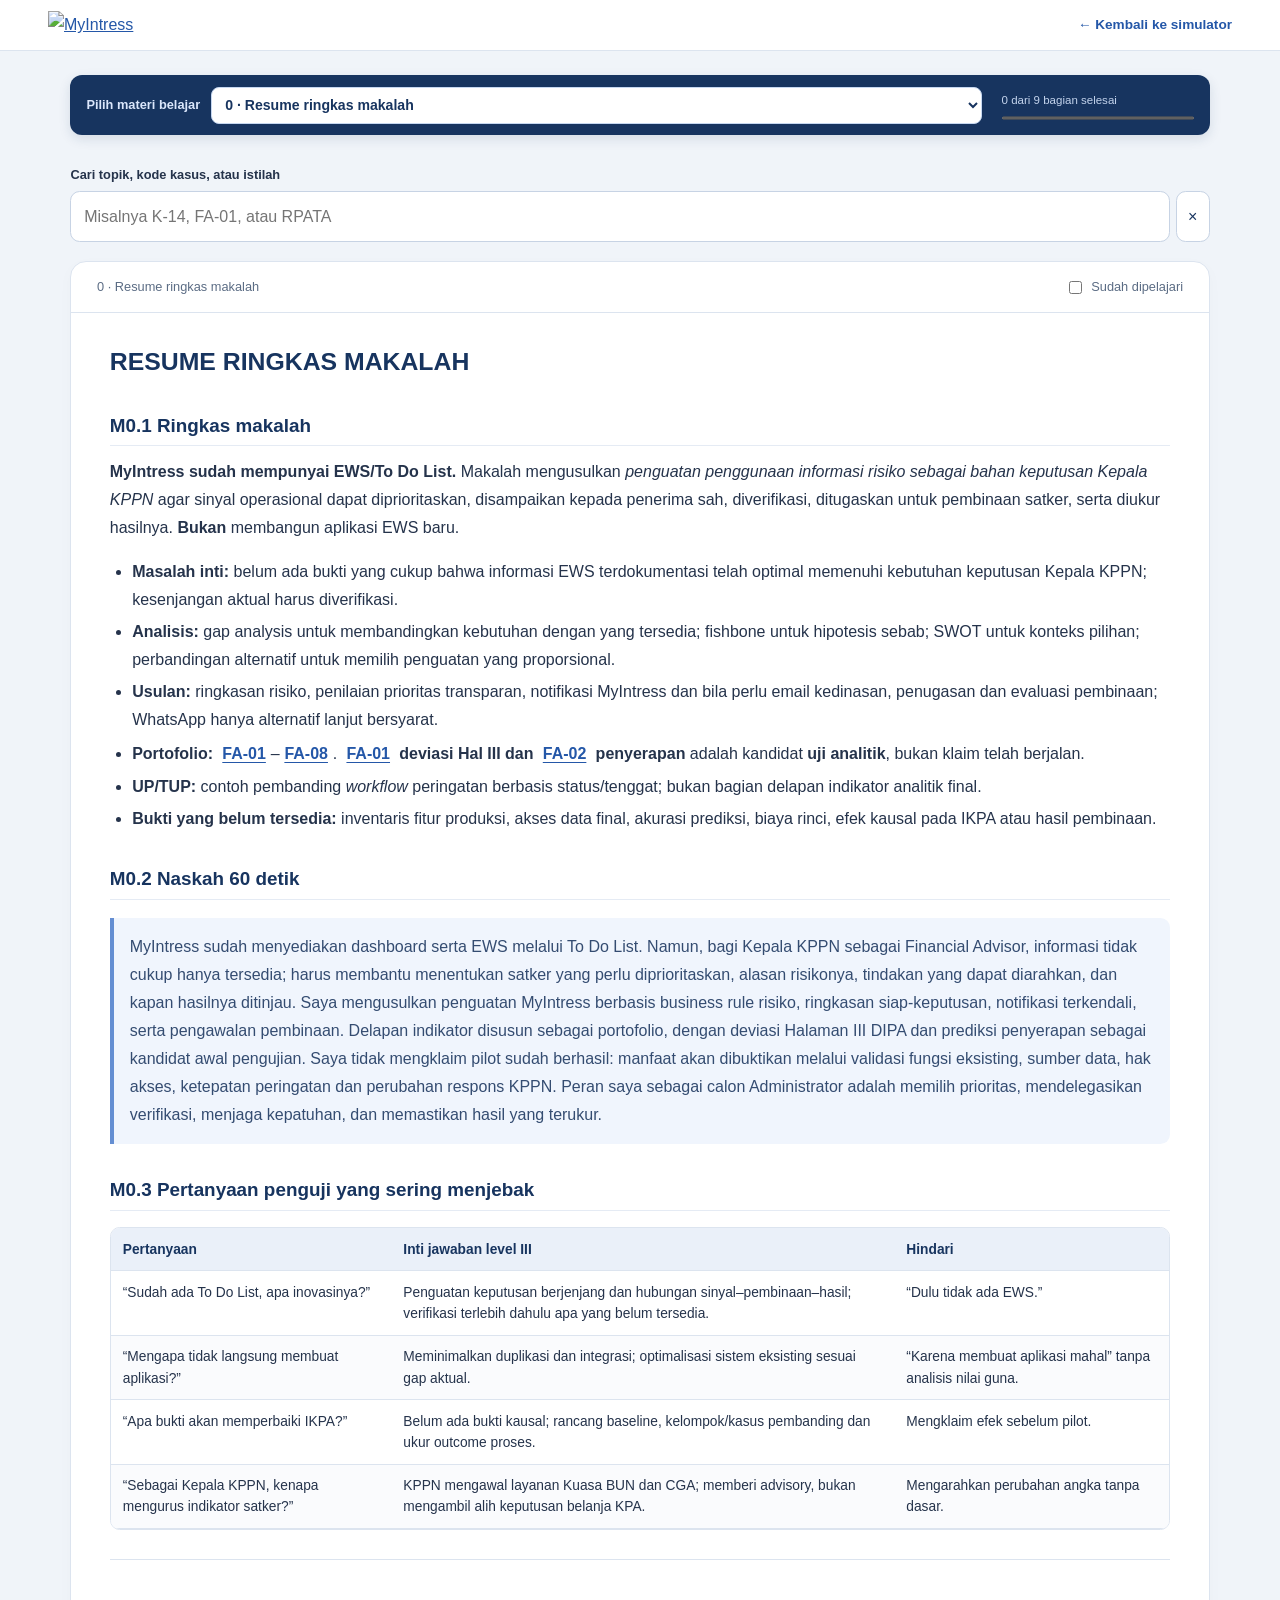
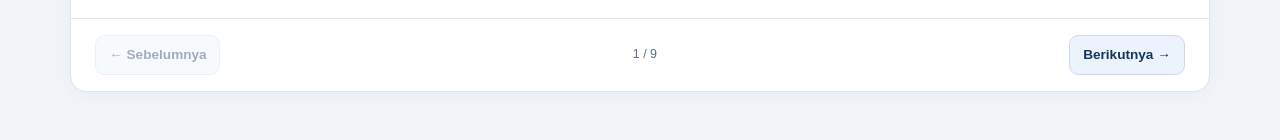
==== commit 33027f39: "update" ====
--- a/source/materi.html
+++ b/source/materi.html
@@ -1,7 +1,4 @@
-<!DOCTYPE html>
-<html lang="id">
-
-<head>
+<!DOCTYPE html><html lang="id"><head>
 <meta charset="utf-8"><meta name="viewport" content="width=device-width,initial-scale=1"><title>Materi Belajar · EWS FA MyIntress</title><style>
 :root{
     --navy:#17345f;
@@ -434,6 +431,30 @@
  .study-navigation .study-completion p { white-space:nowrap; }
  .study-completion progress { margin:0; flex:1; min-width:0; }
 }
+
+.process-code-link {
+    display: inline-block;
+    padding: .12rem .3rem;
+    border-radius: .3rem;
+    color: #2457a8;
+    font-weight: 600;
+    text-decoration: underline;
+    text-underline-offset: .18em;
+}
+.process-code-link:hover { background: #e5edfb; }
+ .return-reading {
+    flex: 0 1 auto;
+    border: 1px solid #b8ccec;
+    border-radius: .5rem;
+    padding: .4rem .65rem;
+    background: #edf4ff;
+    color: #17345f;
+    font: 600 .78rem/1.4 "Segoe UI", Arial, sans-serif;
+}
+.return-reading:hover { background: white; }
+@media (max-width: 600px) {
+    .return-reading { order: 3; width: 100%; text-align: left; }
+}
 </style>
 </head>
 
@@ -446,34 +467,35 @@
 <div class="layout">
 <aside class="sidebar study-navigation" aria-label="Navigasi materi">
 <div class="study-picker"><label for="chapter-picker">Pilih materi belajar</label>
-<select id="chapter-picker" aria-controls="current"><option value="" hidden>Bagian hasil pencarian</option><option value="2">0 · Resume ringkas makalah</option><option value="3">1 · Peran Treasurer dan FA</option><option value="4">2 · Proses bisnis KPPN</option><option value="5">3 · Delapan indikator EWS</option><option value="6">4 · Bank soal</option><option value="7">5 · Simulasi dan in-basket</option><option value="8">6 · Pertanyaan penguji</option><option value="9">7 · Evaluasi dan presentasi</option><option value="10">Referensi dan bacaan</option></select></div>
+<select id="chapter-picker" aria-controls="current"><option value="" hidden="">Bagian hasil pencarian</option><option value="2">0 · Resume ringkas makalah</option><option value="3">1 · Peran Treasurer dan FA</option><option value="4">2 · Proses bisnis KPPN</option><option value="5">3 · Delapan indikator EWS</option><option value="6">4 · Bank soal</option><option value="7">5 · Simulasi dan in-basket</option><option value="8">6 · Pertanyaan penguji</option><option value="9">7 · Evaluasi dan presentasi</option><option value="10">Referensi dan bacaan</option></select></div>
+<button id="return-reading" class="return-reading" type="button" hidden="">← Kembali ke bacaan sebelumnya</button>
 <div class="study-completion"><p id="progress-label"></p><progress id="progress" max="9" value="0" aria-label="Kemajuan belajar"></progress></div>
-<div hidden><details id="contents" open>
+<div hidden=""><details id="contents" open="">
 <summary>Daftar isi materi</summary>
 <nav aria-label="Bagian materi">
-<button type="button" data-part="0" hidden>Mulai belajar<span aria-hidden="true"></span></button><button type="button" data-part="1" hidden>Peta belajar<span aria-hidden="true"></span></button><button type="button" data-part="2">0 · Resume ringkas makalah<span aria-hidden="true"></span></button><button type="button" data-part="3">1 · Peran Treasurer dan FA<span aria-hidden="true"></span></button><button type="button" data-part="4">2 · Proses bisnis KPPN<span aria-hidden="true"></span></button><button type="button" data-part="5">3 · Delapan indikator EWS<span aria-hidden="true"></span></button><button type="button" data-part="6">4 · Bank soal<span aria-hidden="true"></span></button><button type="button" data-part="7">5 · Simulasi dan in-basket<span aria-hidden="true"></span></button><button type="button" data-part="8">6 · Pertanyaan penguji<span aria-hidden="true"></span></button><button type="button" data-part="9">7 · Evaluasi dan presentasi<span aria-hidden="true"></span></button><button type="button" data-part="10">Referensi dan bacaan<span aria-hidden="true"></span></button>
+<button type="button" data-part="0" hidden="">Mulai belajar<span aria-hidden="true"></span></button><button type="button" data-part="1" hidden="">Peta belajar<span aria-hidden="true"></span></button><button type="button" data-part="2">0 · Resume ringkas makalah<span aria-hidden="true"></span></button><button type="button" data-part="3">1 · Peran Treasurer dan FA<span aria-hidden="true"></span></button><button type="button" data-part="4">2 · Proses bisnis KPPN<span aria-hidden="true"></span></button><button type="button" data-part="5">3 · Delapan indikator EWS<span aria-hidden="true"></span></button><button type="button" data-part="6">4 · Bank soal<span aria-hidden="true"></span></button><button type="button" data-part="7">5 · Simulasi dan in-basket<span aria-hidden="true"></span></button><button type="button" data-part="8">6 · Pertanyaan penguji<span aria-hidden="true"></span></button><button type="button" data-part="9">7 · Evaluasi dan presentasi<span aria-hidden="true"></span></button><button type="button" data-part="10">Referensi dan bacaan<span aria-hidden="true"></span></button>
 </nav>
 
 </details></div></aside>
 
 <main class="main">
 
-<div class="search"><label for="search">Cari topik, kode kasus, atau istilah</label><div class="search-row"><input id="search" type="search" placeholder="Misalnya K-14, FA-01, atau RPATA" autocomplete="off" aria-controls="results" aria-expanded="false"><button id="clear" type="button" aria-label="Bersihkan pencarian">×</button></div><div id="results" hidden></div><p id="search-status" role="status"></p></div>
+<div class="search"><label for="search">Cari topik, kode kasus, atau istilah</label><div class="search-row"><input id="search" type="search" placeholder="Misalnya K-14, FA-01, atau RPATA" autocomplete="off" aria-controls="results" aria-expanded="false"><button id="clear" type="button" aria-label="Bersihkan pencarian">×</button></div><div id="results" hidden=""></div><p id="search-status" role="status"></p></div>
 
 <article class="reader">
 <div class="toolbar"><span id="current"></span><label><input id="done" type="checkbox">Sudah dipelajari</label></div>
 <section class="chapter" data-index="0">
-<h1 id="topik-0">PANDUAN BELAJAR BERBASIS KASUS</h1>
-<h2 id="topik-1">Mempertahankan Makalah EWS MyIntress dan Memimpin KPPN sebagai Treasurer &amp; Financial Advisor</h2>
+<h1 id="topik-1">PANDUAN BELAJAR BERBASIS KASUS</h1>
+<h2 id="topik-2">Mempertahankan Makalah EWS MyIntress dan Memimpin KPPN sebagai Treasurer &amp; Financial Advisor</h2>
 <p><strong>Edisi V3 — 7 November 2026 | Sasaran: asesmen Administrator/Eselon III DJPb | Konteks: simulasi KPPN Mamuju</strong><br><strong>Status:</strong> bahan belajar dan simulasi, BUKAN petunjuk operasional yang menggantikan peraturan. Semua satker, nominal, isu kinerja, jadwal, dan hasil kasus di buku ini adalah <strong>sintetis</strong>; tidak menggambarkan kondisi riil satker mitra KPPN Mamuju.</p>
 <blockquote>
-<p><strong>Mulai di sini.</strong> Baca <strong>Peta Belajar</strong>, pahami <strong>Kartu Keputusan Kepala KPPN</strong>, lalu kerjakan <strong>K-01, K-06, K-14, K-17, K-20 dan K-29</strong> tanpa membuka kunci jawaban. Setelah itu perdalam indikator FA-01–FA-08 dan masuk ke simulasi in-basket. Setiap kasus sengaja menyambungkan kewajiban <strong>Treasurer</strong> (proses, dana, kontrol dan akuntabilitas) dengan peran <strong>Financial Advisor</strong> (diagnosis dan pembinaan). Jangan menghafal jawaban; latih <em>judgement</em>.</p>
+<p><strong>Mulai di sini.</strong> Baca <strong>Peta Belajar</strong>, pahami <strong>Kartu Keputusan Kepala KPPN</strong>, lalu kerjakan <strong><a class="process-code-link" href="#topik-110" title="Buka: K-01 — Halaman III DIPA menyimpang, satker meminta “revisi angka”">K-01</a>, <a class="process-code-link" href="#topik-116" title="Buka: K-06 — SPM satker ditolak lima kali karena kesalahan berulang">K-06</a>, <a class="process-code-link" href="#topik-125" title="Buka: K-14 — Pekerjaan tidak selesai, satker ingin memakai RPATA untuk semua kontrak">K-14</a>, <a class="process-code-link" href="#topik-129" title="Buka: K-17 — Puluhan TDK mendekati batas rekonsiliasi">K-17</a>, <a class="process-code-link" href="#topik-133" title="Buka: K-20 — PNBP tidak tercapai karena perubahan tarif dan gangguan layanan">K-20</a> dan <a class="process-code-link" href="#topik-144" title="Buka: K-29 — Email EWS terkirim kepada pejabat yang telah mutasi">K-29</a></strong> tanpa membuka kunci jawaban. Setelah itu perdalam indikator <a class="process-code-link" href="#topik-99" title="Buka: M3.1 FA-01 — Risiko deviasi Halaman III DIPA">FA-01</a>–<a class="process-code-link" href="#topik-106" title="Buka: M3.8 FA-08 — Prediksi penurunan IKPA">FA-08</a> dan masuk ke simulasi in-basket. Setiap kasus sengaja menyambungkan kewajiban <strong>Treasurer</strong> (proses, dana, kontrol dan akuntabilitas) dengan peran <strong>Financial Advisor</strong> (diagnosis dan pembinaan). Jangan menghafal jawaban; latih <em>judgement</em>.</p>
 </blockquote>
 <hr>
-<h2 id="topik-2">PETUNJUK PENTING: ASAL INFORMASI DAN BATAS KLAIM</h2>
+<h2 id="topik-3">PETUNJUK PENTING: ASAL INFORMASI DAN BATAS KLAIM</h2>
 <ul>
-<li><strong>[MAKALAH]</strong> isi makalah final yang diunggah, 32 halaman, BAB I–IV dan Lampiran A–B; fokus CGA dan dua kandidat pilot <strong>FA-01, FA-02</strong>.</li>
-<li><strong>[KATALOG]</strong> rancangan delapan <em>business rule</em> yang disepakati dalam percakapan; identitas telah dinomori ulang FA-01 sampai FA-08. <strong>Bukan</strong> delapan indikator resmi DJPb.</li>
+<li><strong>[MAKALAH]</strong> isi makalah final yang diunggah, 32 halaman, BAB I–IV dan Lampiran A–B; fokus CGA dan dua kandidat pilot <strong><a class="process-code-link" href="#topik-99" title="Buka: M3.1 FA-01 — Risiko deviasi Halaman III DIPA">FA-01</a>, <a class="process-code-link" href="#topik-100" title="Buka: M3.2 FA-02 — Risiko target penyerapan anggaran">FA-02</a></strong>.</li>
+<li><strong>[KATALOG]</strong> rancangan delapan <em>business rule</em> yang disepakati dalam percakapan; identitas telah dinomori ulang <a class="process-code-link" href="#topik-99" title="Buka: M3.1 FA-01 — Risiko deviasi Halaman III DIPA">FA-01</a> sampai <a class="process-code-link" href="#topik-106" title="Buka: M3.8 FA-08 — Prediksi penurunan IKPA">FA-08</a>. <strong>Bukan</strong> delapan indikator resmi DJPb.</li>
 <li><strong>[MODUL DJPb]</strong> konsep teknis dari enam modul pembelajaran yang diunggah (pelaksanaan anggaran, kas, akuntansi, SITP, special mission, pengelolaan keuangan negara).</li>
 <li><strong>[RESMI-TERVERIFIKASI]</strong> informasi yang dicocokkan dengan laman DJPb atau JDIH; tautan tersedia dalam Bab Referensi. Peraturan harus dibaca bersama perubahannya.</li>
 <li><strong>[SIMULASI]</strong> asumsi angka, nilai risiko, scenario, target latihan, jawaban alternatif dan timeline. Contoh <em>threshold</em> EWS <strong>belum menjadi ketentuan resmi</strong>.</li>
@@ -484,8 +506,8 @@
 
 </section>
 
-<section class="chapter" data-index="1" hidden>
-<h1 id="topik-3">PETA BELAJAR — 8 MODUL, BUKAN 33 BAB BERURUTAN</h1>
+<section class="chapter" data-index="1" hidden="">
+<h1 id="topik-4">PETA BELAJAR — 8 MODUL, BUKAN 33 BAB BERURUTAN</h1>
 <div class="table-wrap" tabindex="0" role="region" aria-label="Tabel materi"><table>
 <thead>
 <tr>
@@ -520,7 +542,7 @@
 <tr>
 <td><strong>M3</strong></td>
 <td>8 rule EWS &amp; contoh hitung</td>
-<td>FA-01–FA-08, data, rumus ilustratif, anomali, batas, contoh tindakan</td>
+<td><a class="process-code-link" href="#topik-99" title="Buka: M3.1 FA-01 — Risiko deviasi Halaman III DIPA">FA-01</a>–<a class="process-code-link" href="#topik-106" title="Buka: M3.8 FA-08 — Prediksi penurunan IKPA">FA-08</a>, data, rumus ilustratif, anomali, batas, contoh tindakan</td>
 <td>100 menit</td>
 <td>Wajib</td>
 </tr>
@@ -554,30 +576,30 @@
 </tr>
 </tbody></table></div>
 <p><strong>Cara belajar setiap kasus (20–25 menit):</strong> 2 menit baca fakta → 3 menit tulis diagnosis → 2 menit tetapkan prioritas → 3 menit keputusan + delegasi → 2 menit KPI → 3 menit jawab penguji keras-keras → 3 menit bandingkan kunci pembahasan → 2 menit koreksi sendiri.</p>
-<h3 id="topik-4">Kartu keputusan universal (hafalkan urutannya)</h3>
+<h3 id="topik-5">Kartu keputusan universal (hafalkan urutannya)</h3>
 <p><code>FAKTA → MASALAH UTAMA → PENYEBAB → STAKEHOLDER → RISIKO → PRIORITAS → ALTERNATIF → KEPUTUSAN → DELEGASI &amp; KOMUNIKASI → MONITORING</code>.</p>
 <p>Untuk jawaban lisan 1–2 menit ringkas menjadi <strong>D-P-K-D-M</strong>: <strong>Diagnosis</strong>, <strong>Prioritas</strong>, <strong>Keputusan</strong>, <strong>Delegasi</strong>, <strong>Monitoring</strong>. Setiap kalimat “akan berkoordinasi” harus menjawab <strong>dengan siapa, untuk tujuan apa, kapan, dan output apa</strong>.</p>
 <hr>
 
 </section>
 
-<section class="chapter" data-index="2" hidden>
-<h1 id="topik-5">RESUME RINGKAS MAKALAH</h1>
-<h2 id="topik-6">M0.1 Ringkas makalah</h2>
+<section class="chapter" data-index="2" hidden="">
+<h1 id="topik-6">RESUME RINGKAS MAKALAH</h1>
+<h2 id="topik-7">M0.1 Ringkas makalah</h2>
 <p><strong>MyIntress sudah mempunyai EWS/To Do List.</strong> Makalah mengusulkan <em>penguatan penggunaan informasi risiko sebagai bahan keputusan Kepala KPPN</em> agar sinyal operasional dapat diprioritaskan, disampaikan kepada penerima sah, diverifikasi, ditugaskan untuk pembinaan satker, serta diukur hasilnya. <strong>Bukan</strong> membangun aplikasi EWS baru.</p>
 <ul>
 <li><strong>Masalah inti:</strong> belum ada bukti yang cukup bahwa informasi EWS terdokumentasi telah optimal memenuhi kebutuhan keputusan Kepala KPPN; kesenjangan aktual harus diverifikasi.</li>
 <li><strong>Analisis:</strong> gap analysis untuk membandingkan kebutuhan dengan yang tersedia; fishbone untuk hipotesis sebab; SWOT untuk konteks pilihan; perbandingan alternatif untuk memilih penguatan yang proporsional.</li>
 <li><strong>Usulan:</strong> ringkasan risiko, penilaian prioritas transparan, notifikasi MyIntress dan bila perlu email kedinasan, penugasan dan evaluasi pembinaan; WhatsApp hanya alternatif lanjut bersyarat.</li>
-<li><strong>Portofolio:</strong> FA-01–FA-08. <strong>FA-01 deviasi Hal III dan FA-02 penyerapan</strong> adalah kandidat <strong>uji analitik</strong>, bukan klaim telah berjalan.</li>
+<li><strong>Portofolio:</strong> <a class="process-code-link" href="#topik-99" title="Buka: M3.1 FA-01 — Risiko deviasi Halaman III DIPA">FA-01</a>–<a class="process-code-link" href="#topik-106" title="Buka: M3.8 FA-08 — Prediksi penurunan IKPA">FA-08</a>. <strong><a class="process-code-link" href="#topik-99" title="Buka: M3.1 FA-01 — Risiko deviasi Halaman III DIPA">FA-01</a> deviasi Hal III dan <a class="process-code-link" href="#topik-100" title="Buka: M3.2 FA-02 — Risiko target penyerapan anggaran">FA-02</a> penyerapan</strong> adalah kandidat <strong>uji analitik</strong>, bukan klaim telah berjalan.</li>
 <li><strong>UP/TUP:</strong> contoh pembanding <em>workflow</em> peringatan berbasis status/tenggat; bukan bagian delapan indikator analitik final.</li>
 <li><strong>Bukti yang belum tersedia:</strong> inventaris fitur produksi, akses data final, akurasi prediksi, biaya rinci, efek kausal pada IKPA atau hasil pembinaan.</li>
 </ul>
-<h2 id="topik-7">M0.2 Naskah 60 detik</h2>
+<h2 id="topik-8">M0.2 Naskah 60 detik</h2>
 <blockquote>
 <p>MyIntress sudah menyediakan dashboard serta EWS melalui To Do List. Namun, bagi Kepala KPPN sebagai Financial Advisor, informasi tidak cukup hanya tersedia; harus membantu menentukan satker yang perlu diprioritaskan, alasan risikonya, tindakan yang dapat diarahkan, dan kapan hasilnya ditinjau. Saya mengusulkan penguatan MyIntress berbasis business rule risiko, ringkasan siap-keputusan, notifikasi terkendali, serta pengawalan pembinaan. Delapan indikator disusun sebagai portofolio, dengan deviasi Halaman III DIPA dan prediksi penyerapan sebagai kandidat awal pengujian. Saya tidak mengklaim pilot sudah berhasil: manfaat akan dibuktikan melalui validasi fungsi eksisting, sumber data, hak akses, ketepatan peringatan dan perubahan respons KPPN. Peran saya sebagai calon Administrator adalah memilih prioritas, mendelegasikan verifikasi, menjaga kepatuhan, dan memastikan hasil yang terukur.</p>
 </blockquote>
-<h2 id="topik-8">M0.3 Pertanyaan penguji yang sering menjebak</h2>
+<h2 id="topik-9">M0.3 Pertanyaan penguji yang sering menjebak</h2>
 <div class="table-wrap" tabindex="0" role="region" aria-label="Tabel materi"><table>
 <thead>
 <tr>
@@ -611,9 +633,9 @@
 
 </section>
 
-<section class="chapter" data-index="3" hidden>
-<h1 id="topik-9">MODUL 1 — PETA PERAN TREASURER, FINANCIAL ADVISOR, DAN KEPALA KPPN</h1>
-<h2 id="topik-10">M1.1 Pembeda paling penting</h2>
+<section class="chapter" data-index="3" hidden="">
+<h1 id="topik-10">MODUL 1 — PETA PERAN TREASURER, FINANCIAL ADVISOR, DAN KEPALA KPPN</h1>
+<h2 id="topik-11">M1.1 Pembeda paling penting</h2>
 <div class="table-wrap" tabindex="0" role="region" aria-label="Tabel materi"><table>
 <thead>
 <tr>
@@ -649,7 +671,7 @@
 </tr>
 </tbody></table></div>
 <p><strong>Tiga rumpun FA [MAKALAH]:</strong> <em>Central Government Advisory</em> (satker K/L), <em>Local Government Advisory</em> (Pemda/TKD sesuai kewenangan), <em>Special Mission Advisory</em> (penugasan/kredit program tertentu). <strong>EWS makalah terutama CGA.</strong></p>
-<h2 id="topik-11">M1.2 Rantai kewenangan satker–KPPN</h2>
+<h2 id="topik-12">M1.2 Rantai kewenangan satker–KPPN</h2>
 <div class="table-wrap" tabindex="0" role="region" aria-label="Tabel materi"><table>
 <thead>
 <tr>
@@ -695,20 +717,20 @@
 </tr>
 </tbody></table></div>
 <p><strong>Pembagian fungsi internal:</strong> Gunakan istilah <strong>fungsi pencairan dana, bank/kas, verifikasi-akuntansi, pembinaan/manajemen satker, kepatuhan internal dan layanan umum</strong>. Struktur dan nama seksi persisnya harus mengikuti organisasi KPPN target saat presentasi. Pembagian pada contoh kasus adalah peran fungsional, bukan klaim SK tim/struktur resmi. Situs KPPN Mamuju memuat tugas layanan seperti pengujian SPM, SP2D, rekonsiliasi, RPD, PNBP, rekening, kredit program, CRM dan kepatuhan.</p>
-<h2 id="topik-12">M1.3 Sinyal EWS menjadi keputusan: contoh pembeda</h2>
-<p><strong>Situasi:</strong> FA-02 menunjukkan risiko penyerapan Belanja Modal satker di bawah target; laporan bank menyebut lonjakan SPM mendekati akhir triwulan.</p>
+<h2 id="topik-13">M1.3 Sinyal EWS menjadi keputusan: contoh pembeda</h2>
+<p><strong>Situasi:</strong> <a class="process-code-link" href="#topik-100" title="Buka: M3.2 FA-02 — Risiko target penyerapan anggaran">FA-02</a> menunjukkan risiko penyerapan Belanja Modal satker di bawah target; laporan bank menyebut lonjakan SPM mendekati akhir triwulan.</p>
 <ul>
 <li><strong>Treasurer:</strong> pastikan SPM valid, kapasitas layanan, tata kelola rekening dan pencairan, tidak melewati kontrol; pantau risiko backlog.</li>
 <li><strong>Financial Advisor:</strong> tanyakan apakah keterlambatan berasal dari pengadaan, jadwal fisik, kelengkapan tagihan atau perencanaan; fasilitasi rencana pemulihan satker.</li>
 <li><strong>Administrator:</strong> tentukan prioritas berdasar risiko dan konsekuensi, delegasikan dua alur tadi kepada pejabat pengampu, tetapkan satu ringkasan keputusan dan tanggal review.</li>
 </ul>
-<h2 id="topik-13">M1.4 Pola komunikasi dengan KPA</h2>
+<h2 id="topik-14">M1.4 Pola komunikasi dengan KPA</h2>
 <p>Gunakan rumusan: <strong>“Data awal kami menunjukkan X; ini indikasi, bukan penilaian akhir. Mohon konfirmasi Y dan rencana penyelesaian Z. KPPN mendukung asistensi pada bagian yang menjadi kewenangannya. Kita reviu kembali pada tanggal ….”</strong> Hindari mempermalukan satker dengan label Critical di forum publik.</p>
 <hr>
 
 </section>
 
-<section class="chapter process-chapter" data-index="4" hidden=""><section class="process-block"><h1 id="proses-kppn-bagian-a--fondasi">Fondasi dan kewenangan</h1>
+<section class="chapter process-chapter" data-index="4" hidden=""><section class="process-block"><h1 id="topik-15">Fondasi dan kewenangan</h1>
 
 <p><strong>Matriks tiga sudut pandang:</strong></p>
 <div class="table-wrap" tabindex="0" role="region" aria-label="Tabel proses bisnis"><table>
@@ -735,10 +757,10 @@
 <td>Prioritas, delegasi, komunikasi, keputusan eskalasi, indikator hasil, reviu ulang</td>
 </tr>
 </tbody></table></div>
-<h2 id="proses-kppn-2-peta-end-to-end-apbn-dan-titik-pertemuan-dengan-kppn">1. Peta end-to-end APBN dan titik pertemuan dengan KPPN</h2>
+<h2 id="topik-16">1. Peta end-to-end APBN dan titik pertemuan dengan KPPN</h2>
 <figure class="process-flow"><figcaption>Alur utama dari anggaran hingga pembinaan</figcaption><ol><li>APBN dan DIPA disahkan</li><li>Satker menyusun kegiatan dan RPD</li><li>Komitmen: kontrak / keputusan / dokumen sah</li><li>Data supplier dan kontrak ditatausahakan</li><li>Hak tagih dan dokumen pendukung diverifikasi di satker</li><li>PPK menerbitkan SPP</li><li>PPSPM menguji dan menerbitkan SPM</li><li>KPPN menguji SPM<small>Jika tidak sesuai, SPM dikembalikan untuk perbaikan satker sebelum diajukan kembali.</small></li><li>Proses SPAN / SP2D oleh Kuasa BUN</li><li>Penyaluran bank dan konfirmasi pembayaran</li><li>Pencatatan SPAN - SAKTI</li><li>Rekonsiliasi / laporan / evaluasi IKPA</li><li>FA: diagnosis hambatan dan pembinaan</li></ol><p>Hasil evaluasi dan pembinaan menjadi masukan bagi rencana kegiatan berikutnya.</p></figure>
 
-<h3 id="proses-kppn-peta-aliran-informasi-dan-tanggung-jawab">Peta aliran informasi dan tanggung jawab</h3>
+<h3 id="topik-17">Peta aliran informasi dan tanggung jawab</h3>
 <ul>
 <li><strong>Penyusunan DIPA/revisi anggaran:</strong> satker/K/L dan unit pengelola anggaran; KPPN memonitor konsekuensi untuk layanan dan pendampingan, bukan menetapkan semua revisi.</li>
 <li><strong>Perikatan/hak tagih:</strong> KPA/PPK satker bertanggung jawab sesuai perannya atas pelaksanaan kegiatan, dokumen, dan prestasi pekerjaan; KPPN <strong>tidak</strong> menggantikan pengujian materiil di satker.</li>
@@ -747,7 +769,7 @@
 <li><strong>Akuntansi:</strong> satker merekam dalam SAKTI; KPPN sebagai UAKBUN-Daerah mengelola data BUN, rekonsiliasi, laporan, dan tindak lanjut selisih.</li>
 <li><strong>Advisory:</strong> data layanan membantu memutuskan sasaran pembinaan; EWS tidak menggantikan hasil verifikasi pejabat.</li>
 </ul>
-<h2 id="proses-kppn-3-struktur-kerja-kppn-pemisahan-kewenangan-dan-delegasi">2. Struktur kerja KPPN, pemisahan kewenangan, dan delegasi</h2>
+<h2 id="topik-18">2. Struktur kerja KPPN, pemisahan kewenangan, dan delegasi</h2>
 <p><strong>Contoh pengorganisasian KPPN Tipe A1</strong> (nomenklatur/nilai tugas harus dikonfirmasi dengan susunan organisasi serta SK penugasan saat ujian):</p>
 <div class="table-wrap" tabindex="0" role="region" aria-label="Tabel proses bisnis"><table>
 <thead>
@@ -794,7 +816,7 @@
 </tr>
 </tbody></table></div>
 <p><strong>Catatan:</strong> Pada KPPN A2, pembidangan dapat digabung. Jangan menganggap semua KPPN memiliki struktur identik. Rujukan fungsi: laman resmi struktur/tugas KPPN Takengon, Pekanbaru, Kediri; [REG-ORG].</p>
-<h3 id="proses-kppn-raci-praktis-bukan-raci-formal-sk">RACI praktis (bukan RACI formal SK)</h3>
+<h3 id="topik-19">RACI praktis (bukan RACI formal SK)</h3>
 <div class="table-wrap" tabindex="0" role="region" aria-label="Tabel proses bisnis"><table>
 <thead>
 <tr>
@@ -849,13 +871,13 @@
 </tr>
 </tbody></table></div>
 <p><code>A = accountable (pihak yang mempertanggungjawabkan keputusan menurut batas kewenangannya); R = responsible; C = consulted; I = informed.</code> Matriks ini <strong>ilustrasi pengambilan keputusan</strong>; penanggung jawab formal harus mengikuti delegasi dan SK yang berlaku.</p>
-<h3 id="proses-kppn-tiga-larangan-berpikir-level-staf">Tiga larangan berpikir level staf</h3>
+<h3 id="topik-20">Tiga larangan berpikir level staf</h3>
 <ol>
 <li>Jangan mengatakan “saya akan memperbaiki data satker di sistem” jika perubahan menjadi kewenangan KPA/PPK/PPSPM atau pejabat sumber data.</li>
 <li>Jangan mengatakan “semua kasus saya laporkan ke Kanwil”; eskalasi hanya untuk risiko material, lintas unit, kebijakan, atau kewenangan di luar KPPN.</li>
 <li>Jangan mengatakan “saya bentuk tim” tanpa penugasan, keputusan yang diharapkan, tenggat, sumber data, dan indikator hasil.</li>
 </ol>
-<h2 id="proses-kppn-4-sistem-yang-perlu-dikenali-kepala-kppn">3. Sistem yang perlu dikenali Kepala KPPN</h2>
+<h2 id="topik-21">3. Sistem yang perlu dikenali Kepala KPPN</h2>
 <div class="table-wrap" tabindex="0" role="region" aria-label="Tabel proses bisnis"><table>
 <thead>
 <tr>
@@ -916,7 +938,7 @@
 </tbody></table></div>
 <p><strong>Aturan sumber kebenaran:</strong> setiap indikator wajib mencatat <code>sistem_sumber</code>, <code>nomor_dokumen/transaksi</code>, <code>periode</code>, <code>last_updated_at</code>, <code>rule_version</code>, <code>lingkup_akses</code>, <code>status_validasi</code>, dan status pengecualian. Ini adalah <strong>rekomendasi desain tata kelola data</strong>, bukan daftar field resmi MyIntress. [MOD-SIT; MAKALAH]</p>
 <hr>
-<h2 id="proses-kppn-4a-indeks-cepat-27-proses-bisnis-dan-pemilik-risiko">4. Indeks cepat 27 proses bisnis dan pemilik risiko</h2>
+<h2 id="topik-22">4. Indeks cepat 27 proses bisnis dan pemilik risiko</h2>
 <div class="table-wrap" tabindex="0" role="region" aria-label="Tabel proses bisnis"><table>
 <thead>
 <tr>
@@ -927,169 +949,169 @@
 </tr>
 </thead>
 <tbody><tr>
-<td>PB-01</td>
+<td><a href="#topik-25" class="process-code-link">PB-01</a></td>
 <td>DIPA dan kesiapan awal tahun</td>
 <td>Satker–MSKI–PD</td>
-<td>CM-01</td>
-</tr>
-<tr>
-<td>PB-02</td>
+<td><a href="#topik-55" class="process-code-link">CM-01</a></td>
+</tr>
+<tr>
+<td><a href="#topik-26" class="process-code-link">PB-02</a></td>
 <td>Revisi DIPA, blokir, pagu minus</td>
 <td>Satker–pengelola anggaran–PD/MSKI</td>
-<td>CM-02, CM-05</td>
-</tr>
-<tr>
-<td>PB-03</td>
+<td><a href="#topik-56" class="process-code-link">CM-02</a>, <a href="#topik-59" class="process-code-link">CM-05</a></td>
+</tr>
+<tr>
+<td><a href="#topik-27" class="process-code-link">PB-03</a></td>
 <td>Supplier/rekening penerima</td>
 <td>Satker–PD–Bank</td>
-<td>CM-09, CM-11</td>
-</tr>
-<tr>
-<td>PB-04</td>
+<td><a href="#topik-63" class="process-code-link">CM-09</a>, <a href="#topik-65" class="process-code-link">CM-11</a></td>
+</tr>
+<tr>
+<td><a href="#topik-28" class="process-code-link">PB-04</a></td>
 <td>Pendaftaran kontrak/adendum</td>
 <td>PPK–PD</td>
-<td>CM-06</td>
-</tr>
-<tr>
-<td>PB-05</td>
+<td><a href="#topik-60" class="process-code-link">CM-06</a></td>
+</tr>
+<tr>
+<td><a href="#topik-29" class="process-code-link">PB-05</a></td>
 <td>Hak tagih, SPP, PPSPM</td>
 <td>PPK–PPSPM satker</td>
-<td>CM-07, CM-08</td>
-</tr>
-<tr>
-<td>PB-06</td>
+<td><a href="#topik-61" class="process-code-link">CM-07</a>, <a href="#topik-62" class="process-code-link">CM-08</a></td>
+</tr>
+<tr>
+<td><a href="#topik-30" class="process-code-link">PB-06</a></td>
 <td>Pengujian SPM dan SP2D</td>
 <td>PD–Bank</td>
-<td>CM-09, CM-10</td>
-</tr>
-<tr>
-<td>PB-07</td>
+<td><a href="#topik-63" class="process-code-link">CM-09</a>, <a href="#topik-64" class="process-code-link">CM-10</a></td>
+</tr>
+<tr>
+<td><a href="#topik-31" class="process-code-link">PB-07</a></td>
 <td>Pembayaran gaji</td>
 <td>Satker–PD–Bank</td>
-<td>IB-01</td>
-</tr>
-<tr>
-<td>PB-08</td>
+<td><a href="#topik-80" class="process-code-link">IB-01</a></td>
+</tr>
+<tr>
+<td><a href="#topik-32" class="process-code-link">PB-08</a></td>
 <td>LS, UP/TUP, GUP/PTUP, KKP</td>
 <td>Satker–PD/Bank–MSKI</td>
-<td>CM-13</td>
-</tr>
-<tr>
-<td>PB-09</td>
+<td><a href="#topik-67" class="process-code-link">CM-13</a></td>
+</tr>
+<tr>
+<td><a href="#topik-33" class="process-code-link">PB-09</a></td>
 <td>RPD dan rencana kas</td>
 <td>Satker–MSKI–pengelola kas</td>
-<td>CM-03, CM-12</td>
-</tr>
-<tr>
-<td>PB-10</td>
+<td><a href="#topik-57" class="process-code-link">CM-03</a>, <a href="#topik-66" class="process-code-link">CM-12</a></td>
+</tr>
+<tr>
+<td><a href="#topik-34" class="process-code-link">PB-10</a></td>
 <td>TSA/RKUN/bank operasional</td>
 <td>Bank–unit PKN</td>
-<td>CM-10, CM-12</td>
-</tr>
-<tr>
-<td>PB-11</td>
+<td><a href="#topik-64" class="process-code-link">CM-10</a>, <a href="#topik-66" class="process-code-link">CM-12</a></td>
+</tr>
+<tr>
+<td><a href="#topik-35" class="process-code-link">PB-11</a></td>
 <td>Retur SP2D</td>
 <td>Bank–satker</td>
-<td>CM-11</td>
-</tr>
-<tr>
-<td>PB-12</td>
+<td><a href="#topik-65" class="process-code-link">CM-11</a></td>
+</tr>
+<tr>
+<td><a href="#topik-36" class="process-code-link">PB-12</a></td>
 <td>MPN/penerimaan/NTPN</td>
 <td>Bank–satker–penerimaan</td>
-<td>CM-14</td>
-</tr>
-<tr>
-<td>PB-13</td>
+<td><a href="#topik-68" class="process-code-link">CM-14</a></td>
+</tr>
+<tr>
+<td><a href="#topik-37" class="process-code-link">PB-13</a></td>
 <td>Koreksi/pengembalian penerimaan</td>
 <td>Bank/VerA–pemilik kebijakan</td>
-<td>CM-14</td>
-</tr>
-<tr>
-<td>PB-14</td>
+<td><a href="#topik-68" class="process-code-link">CM-14</a></td>
+</tr>
+<tr>
+<td><a href="#topik-38" class="process-code-link">PB-14</a></td>
 <td>PNBP dan MP PNBP</td>
 <td>Satker–Bank–PD</td>
-<td>CM-15, CM-16</td>
-</tr>
-<tr>
-<td>PB-15</td>
+<td><a href="#topik-69" class="process-code-link">CM-15</a>, <a href="#topik-70" class="process-code-link">CM-16</a></td>
+</tr>
+<tr>
+<td><a href="#topik-39" class="process-code-link">PB-15</a></td>
 <td>BLU</td>
 <td>BLU–pembina–KPPN</td>
-<td>CM-17</td>
-</tr>
-<tr>
-<td>PB-16</td>
+<td><a href="#topik-71" class="process-code-link">CM-17</a></td>
+</tr>
+<tr>
+<td><a href="#topik-40" class="process-code-link">PB-16</a></td>
 <td>Hibah</td>
 <td>Satker–VerA–unit terkait</td>
-<td>CM-18</td>
-</tr>
-<tr>
-<td>PB-17</td>
+<td><a href="#topik-72" class="process-code-link">CM-18</a></td>
+</tr>
+<tr>
+<td><a href="#topik-41" class="process-code-link">PB-17</a></td>
 <td>TDK/rekonsiliasi/SHR</td>
 <td>Satker–VerA</td>
-<td>CM-19</td>
-</tr>
-<tr>
-<td>PB-18</td>
+<td><a href="#topik-73" class="process-code-link">CM-19</a></td>
+</tr>
+<tr>
+<td><a href="#topik-42" class="process-code-link">PB-18</a></td>
 <td>Laporan UAKBUN-Daerah</td>
 <td>VerA–Kepala KPPN</td>
-<td>CM-19</td>
-</tr>
-<tr>
-<td>PB-19</td>
+<td><a href="#topik-73" class="process-code-link">CM-19</a></td>
+</tr>
+<tr>
+<td><a href="#topik-43" class="process-code-link">PB-19</a></td>
 <td>Rekening dan saldo</td>
 <td>Bank–VerA–satker</td>
-<td>CM-20</td>
-</tr>
-<tr>
-<td>PB-20</td>
+<td><a href="#topik-74" class="process-code-link">CM-20</a></td>
+</tr>
+<tr>
+<td><a href="#topik-44" class="process-code-link">PB-20</a></td>
 <td>Penyaluran TKD</td>
 <td>KPA BUN penyaluran–pengelola TKD</td>
-<td>CM-21, CM-22</td>
-</tr>
-<tr>
-<td>PB-21</td>
+<td><a href="#topik-75" class="process-code-link">CM-21</a>, <a href="#topik-76" class="process-code-link">CM-22</a></td>
+</tr>
+<tr>
+<td><a href="#topik-45" class="process-code-link">PB-21</a></td>
 <td>DAK Fisik</td>
 <td>KPPN–Pemda/BPKAD/OPD</td>
-<td>CM-21</td>
-</tr>
-<tr>
-<td>PB-22</td>
+<td><a href="#topik-75" class="process-code-link">CM-21</a></td>
+</tr>
+<tr>
+<td><a href="#topik-46" class="process-code-link">PB-22</a></td>
 <td>Dana Desa</td>
 <td>KPPN–Pemda/desa</td>
-<td>CM-22</td>
-</tr>
-<tr>
-<td>PB-23</td>
+<td><a href="#topik-76" class="process-code-link">CM-22</a></td>
+</tr>
+<tr>
+<td><a href="#topik-47" class="process-code-link">PB-23</a></td>
 <td>DBH dan DAU</td>
 <td>Pengelola TKD–KPPN–Pemda</td>
-<td>IB-03</td>
-</tr>
-<tr>
-<td>PB-24</td>
+<td><a href="#topik-82" class="process-code-link">IB-03</a></td>
+</tr>
+<tr>
+<td><a href="#topik-48" class="process-code-link">PB-24</a></td>
 <td>RPATA</td>
 <td>Satker–PD–Bank–VerA</td>
-<td>CM-23</td>
-</tr>
-<tr>
-<td>PB-25</td>
+<td><a href="#topik-77" class="process-code-link">CM-23</a></td>
+</tr>
+<tr>
+<td><a href="#topik-49" class="process-code-link">PB-25</a></td>
 <td>IKPA dan Spending Review</td>
 <td>MSKI–pengampu pelaksanaan</td>
-<td>CM-03–CM-05</td>
-</tr>
-<tr>
-<td>PB-26</td>
+<td><a href="#topik-57" class="process-code-link">CM-03</a>–<a href="#topik-59" class="process-code-link">CM-05</a></td>
+</tr>
+<tr>
+<td><a href="#topik-50" class="process-code-link">PB-26</a></td>
 <td>UMi/KUR</td>
 <td>KPPN–pengelola program–penyalur</td>
-<td>IB-02 (analogi prioritas)</td>
-</tr>
-<tr>
-<td>PB-27</td>
+<td><a href="#topik-81" class="process-code-link">IB-02</a> (analogi prioritas)</td>
+</tr>
+<tr>
+<td><a href="#topik-51" class="process-code-link">PB-27</a></td>
 <td>Layanan, SPAN/SAKTI, EWS, KI</td>
 <td>MSKI–PD–Bank–VerA–SITP</td>
-<td>CM-24, IB-05</td>
+<td><a href="#topik-78" class="process-code-link">CM-24</a>, <a href="#topik-84" class="process-code-link">IB-05</a></td>
 </tr>
 </tbody></table></div>
-<h2 id="proses-kppn-4b-keterkaitan-delapan-rule-ews-financial-advisor-dengan-proses-riil">5. Keterkaitan delapan rule EWS Financial Advisor dengan proses riil</h2>
+<h2 id="topik-23">5. Keterkaitan delapan rule EWS Financial Advisor dengan proses riil</h2>
 <p>Kode FA berikut adalah <strong>kode final portofolio makalah</strong>, tidak sama dengan delapan indikator IKPA resmi.</p>
 <div class="table-wrap" tabindex="0" role="region" aria-label="Tabel proses bisnis"><table>
 <thead>
@@ -1102,74 +1124,74 @@
 </tr>
 </thead>
 <tbody><tr>
-<td><strong>FA-01</strong> Deviasi Halaman III DIPA</td>
+<td><strong><a class="process-code-link" href="#topik-99" title="Buka: M3.1 FA-01 — Risiko deviasi Halaman III DIPA">FA-01</a></strong> Deviasi Halaman III DIPA</td>
 <td>Proyeksi deviasi terhadap RPD bulanan yang terkunci</td>
 <td>RPD terkunci per belanja/bulan, realisasi, pagu, periode</td>
-<td>PB-01, PB-02, PB-09, PB-25</td>
+<td><a class="process-code-link" href="#topik-25" title="Buka: PB-01 — Penerimaan DIPA dan kesiapan awal tahun anggaran">PB-01</a>, <a class="process-code-link" href="#topik-26" title="Buka: PB-02 — Revisi DIPA, pagu minus, dan blokir">PB-02</a>, <a class="process-code-link" href="#topik-33" title="Buka: PB-09 — RPD Halaman III DIPA, RPD Harian, dan proyeksi kas">PB-09</a>, <a class="process-code-link" href="#topik-49" title="Buka: PB-25 — IKPA, evaluasi pelaksanaan anggaran, dan Spending Review">PB-25</a></td>
 <td>Tinjau jadwal kegiatan dan akurasi RPD, bukan ubah data terkunci tanpa dasar</td>
 </tr>
 <tr>
-<td><strong>FA-02</strong> Prediksi Penyerapan Anggaran</td>
+<td><strong><a class="process-code-link" href="#topik-100" title="Buka: M3.2 FA-02 — Risiko target penyerapan anggaran">FA-02</a></strong> Prediksi Penyerapan Anggaran</td>
 <td>Proyeksi realisasi vs target sesuai jenis belanja/TW</td>
 <td>Pagu efektif, realisasi, target, pembayaran valid</td>
-<td>PB-01–PB-06, PB-25</td>
+<td><a class="process-code-link" href="#topik-25" title="Buka: PB-01 — Penerimaan DIPA dan kesiapan awal tahun anggaran">PB-01</a>–<a class="process-code-link" href="#topik-30" title="Buka: PB-06 — Penelitian/pengujian SPM di KPPN, SPAN, penerbitan SP2D">PB-06</a>, <a class="process-code-link" href="#topik-49" title="Buka: PB-25 — IKPA, evaluasi pelaksanaan anggaran, dan Spending Review">PB-25</a></td>
 <td>Diagnose penundaan kontrak/tagihan, rencana koreksi yang sah</td>
 </tr>
 <tr>
-<td><strong>FA-03</strong> Penumpukan Belanja Akhir Tahun</td>
+<td><strong><a class="process-code-link" href="#topik-101" title="Buka: M3.3 FA-03 — Risiko penumpukan belanja akhir tahun">FA-03</a></strong> Penumpukan Belanja Akhir Tahun</td>
 <td>Sisa pembayaran <em>feasible</em> melebihi kapasitas/waktu tersisa</td>
 <td>Sisa pagu, kontrak, estimasi hak tagih, hari efektif</td>
-<td>PB-04–PB-06, PB-24</td>
+<td><a class="process-code-link" href="#topik-28" title="Buka: PB-04 — Pendaftaran data kontrak dan adendum">PB-04</a>–<a class="process-code-link" href="#topik-30" title="Buka: PB-06 — Penelitian/pengujian SPM di KPPN, SPAN, penerbitan SP2D">PB-06</a>, <a class="process-code-link" href="#topik-48" title="Buka: PB-24 — RPATA: penampungan, pembayaran, penihilan, pekerjaan melewati akhir tahun">PB-24</a></td>
 <td>Prioritas penjadwalan, pembinaan akhir tahun tanpa belanja fiktif</td>
 </tr>
 <tr>
-<td><strong>FA-04</strong> Keterlambatan Belanja Modal</td>
+<td><strong><a class="process-code-link" href="#topik-102" title="Buka: M3.4 FA-04 — Risiko keterlambatan belanja modal">FA-04</a></strong> Keterlambatan Belanja Modal</td>
 <td>Proyeksi selesai melampaui deadline kontrak</td>
 <td>Kontrak, adendum, progres, tanggal serah terima</td>
-<td>PB-04, PB-05, PB-24</td>
+<td><a class="process-code-link" href="#topik-28" title="Buka: PB-04 — Pendaftaran data kontrak dan adendum">PB-04</a>, <a class="process-code-link" href="#topik-29" title="Buka: PB-05 — Pengajuan tagihan, SPP, dan pemeriksaan PPSPM">PB-05</a>, <a class="process-code-link" href="#topik-48" title="Buka: PB-24 — RPATA: penampungan, pembayaran, penihilan, pekerjaan melewati akhir tahun">PB-24</a></td>
 <td>KPA/PPK menyusun rencana pemulihan proyek</td>
 </tr>
 <tr>
-<td><strong>FA-05</strong> Belanja–Output</td>
+<td><strong><a class="process-code-link" href="#topik-103" title="Buka: M3.5 FA-05 — Ketidakseimbangan belanja dan output">FA-05</a></strong> Belanja–Output</td>
 <td>Progres output tertinggal dari baseline terukur</td>
 <td>RO, kurva target, capaian, realisasi, profil output</td>
-<td>PB-01, PB-25</td>
+<td><a class="process-code-link" href="#topik-25" title="Buka: PB-01 — Penerimaan DIPA dan kesiapan awal tahun anggaran">PB-01</a>, <a class="process-code-link" href="#topik-49" title="Buka: PB-25 — IKPA, evaluasi pelaksanaan anggaran, dan Spending Review">PB-25</a></td>
 <td>Verifikasi keterbandingan output, pembinaan kualitas belanja</td>
 </tr>
 <tr>
-<td><strong>FA-06</strong> Program Prioritas</td>
+<td><strong><a class="process-code-link" href="#topik-104" title="Buka: M3.6 FA-06 — Risiko keterlambatan program prioritas">FA-06</a></strong> Program Prioritas</td>
 <td>Milestone program resmi berisiko terlambat</td>
 <td>Penetapan program, target, milestone, realisasi</td>
-<td>PB-01, PB-04, PB-25</td>
+<td><a class="process-code-link" href="#topik-25" title="Buka: PB-01 — Penerimaan DIPA dan kesiapan awal tahun anggaran">PB-01</a>, <a class="process-code-link" href="#topik-28" title="Buka: PB-04 — Pendaftaran data kontrak dan adendum">PB-04</a>, <a class="process-code-link" href="#topik-49" title="Buka: PB-25 — IKPA, evaluasi pelaksanaan anggaran, dan Spending Review">PB-25</a></td>
 <td>Koordinasi pelaksana, identifikasi hambatan lintas instansi</td>
 </tr>
 <tr>
-<td><strong>FA-07</strong> PNBP</td>
+<td><strong><a class="process-code-link" href="#topik-105" title="Buka: M3.7 FA-07 — Risiko tidak tercapainya PNBP">FA-07</a></strong> PNBP</td>
 <td>Proyeksi neto di bawah target sah</td>
 <td>Target, realisasi, pola musim, kebijakan tarif</td>
-<td>PB-12–PB-15</td>
+<td><a class="process-code-link" href="#topik-36" title="Buka: PB-12 — Penerimaan negara: billing, bank/pos persepsi, MPN, NTPN">PB-12</a>–<a class="process-code-link" href="#topik-39" title="Buka: PB-15 — Satker BLU dan pengelolaan keuangan/layanan">PB-15</a></td>
 <td>Klarifikasi penyebab dengan KPA dan pemilik target</td>
 </tr>
 <tr>
-<td><strong>FA-08</strong> Prediksi Penurunan IKPA</td>
+<td><strong><a class="process-code-link" href="#topik-106" title="Buka: M3.8 FA-08 — Prediksi penurunan IKPA">FA-08</a></strong> Prediksi Penurunan IKPA</td>
 <td>Beberapa komponen berpotensi menurunkan skor</td>
 <td>Komponen dan bobot resmi, histori, pengecualian</td>
-<td>PB-09, PB-25</td>
+<td><a class="process-code-link" href="#topik-33" title="Buka: PB-09 — RPD Halaman III DIPA, RPD Harian, dan proyeksi kas">PB-09</a>, <a class="process-code-link" href="#topik-49" title="Buka: PB-25 — IKPA, evaluasi pelaksanaan anggaran, dan Spending Review">PB-25</a></td>
 <td>Fokus pada komponen penyumbang risiko, bukan mengejar skor dengan bypass kontrol</td>
 </tr>
 </tbody></table></div>
 <p><strong>Cara membaca formula:</strong></p>
 <ul>
-<li><code>FA-01</code>: ilustrasi deviasi satu jenis belanja/bulan = <code>abs(proyeksi realisasi - RPD terkunci) / RPD terkunci</code>. <strong>Perhitungan IKPA resmi tidak sesederhana ini:</strong> memerlukan pembobotan dan aturan khusus, termasuk penanganan RPD nol.</li>
-<li><code>FA-02</code>: <code>coverage proyeksi = (realisasi + pembayaran yang benar-benar terverifikasi berpotensi terjadi) / target nominal periode</code>. Ini <strong>bukan nilai IKPA resmi</strong>.</li>
-<li><code>FA-03</code>: <code>rasio backlog = sisa nilai pekerjaan/pembayaran feasible / kapasitas pembayaran realistis hingga cut-off</code>; pembilang bukan seluruh sisa pagu yang belum punya hak tagih.</li>
-<li><code>FA-05</code>: <code>gap aktual terhadap target kemajuan</code> lebih dapat dipertanggungjawabkan daripada mengurangkan langsung 80% serapan dengan 50% output pada jenis keluaran yang tidak linier.</li>
+<li><code><a class="process-code-link" href="#topik-99" title="Buka: M3.1 FA-01 — Risiko deviasi Halaman III DIPA">FA-01</a></code>: ilustrasi deviasi satu jenis belanja/bulan = <code>abs(proyeksi realisasi - RPD terkunci) / RPD terkunci</code>. <strong>Perhitungan IKPA resmi tidak sesederhana ini:</strong> memerlukan pembobotan dan aturan khusus, termasuk penanganan RPD nol.</li>
+<li><code><a class="process-code-link" href="#topik-100" title="Buka: M3.2 FA-02 — Risiko target penyerapan anggaran">FA-02</a></code>: <code>coverage proyeksi = (realisasi + pembayaran yang benar-benar terverifikasi berpotensi terjadi) / target nominal periode</code>. Ini <strong>bukan nilai IKPA resmi</strong>.</li>
+<li><code><a class="process-code-link" href="#topik-101" title="Buka: M3.3 FA-03 — Risiko penumpukan belanja akhir tahun">FA-03</a></code>: <code>rasio backlog = sisa nilai pekerjaan/pembayaran feasible / kapasitas pembayaran realistis hingga cut-off</code>; pembilang bukan seluruh sisa pagu yang belum punya hak tagih.</li>
+<li><code><a class="process-code-link" href="#topik-103" title="Buka: M3.5 FA-05 — Ketidakseimbangan belanja dan output">FA-05</a></code>: <code>gap aktual terhadap target kemajuan</code> lebih dapat dipertanggungjawabkan daripada mengurangkan langsung 80% serapan dengan 50% output pada jenis keluaran yang tidak linier.</li>
 </ul>
 <p><strong>Aturan universal:</strong> bila data tidak valid, indikator harus <strong>Data Unavailable/Pending Verification</strong>, bukan Normal. Ambang Warning/Critical disusun dan disahkan oleh pemilik proses bisnis, bukan angka resmi DJPb hanya karena muncul dalam simulator.</p>
 <hr>
-</section><section class="process-block"><h1 id="proses-kppn-bagian-b--kartu-proses-bisnis-kppn">27 proses bisnis</h1>
+</section><section class="process-block"><h1 id="topik-24">27 proses bisnis</h1>
 <p><strong>Cara membaca setiap kartu:</strong> <code>Trigger → Pihak/dokumen → Alur → Kontrol → Masalah → Keputusan Treasurer &amp; FA → EWS/KPI → Pertanyaan penguji</code>.</p>
-<details class="process-card"><summary><h2 id="proses-kppn-pb-01--penerimaan-dipa-dan-kesiapan-awal-tahun-anggaran">PB-01 — Penerimaan DIPA dan kesiapan awal tahun anggaran</h2></summary><div class="process-card-body">
+<details class="process-card"><summary><h2 id="topik-25">PB-01 — Penerimaan DIPA dan kesiapan awal tahun anggaran</h2></summary><div class="process-card-body">
 <p><strong>Tujuan:</strong> memastikan satker siap melaksanakan APBN berdasarkan dokumen anggaran yang sah; membantu mengurangi masalah pada saat awal tahun.</p>
 <p><strong>Trigger/data:</strong> pengesahan DIPA, data pejabat perbendaharaan, pagu per akun/jenis belanja, catatan blokir, rencana kegiatan dan RPD, data rekening/supplier sesuai kebutuhan.</p>
 <p><strong>Alur kerja:</strong></p>
@@ -1182,24 +1204,24 @@
 </ol>
 <div class="process-fields"><p><strong>Kontrol:</strong> DIPA dan revisi harus sah; pagu tersedia bukan bukti hak tagih; catatan blokir mempunyai konsekuensi pada pagu efektif. </p><p><strong>Risiko:</strong> salah interpretasi jenis belanja, tidak siapnya pejabat/akses, kegiatan baru belum memiliki jadwal. </p><p><strong>FA:</strong> klinik awal tahun bersama KPA/PPK. </p><p><strong>EWS:</strong> satker tidak mempunyai rencana kegiatan memadai, pagu terblokir menjelang jadwal kontrak, ketidakselarasan RPD dengan jadwal. </p><p><strong>KPI:</strong> penurunan kasus pengembalian SPM akibat kesiapan dasar. [MOD-PA, bab DIPA/revisi dan pejabat perbendaharaan]</p></div>
 <div class="process-fields"><p><strong>Probe:</strong> “Apakah Kepala KPPN bisa menyuruh KPA mengubah kegiatan DIPA?” </p><p><strong>Jawab:</strong> Tidak secara sepihak; KPPN menyampaikan analisis dan rekomendasi, sedangkan perubahan mengikuti kewenangan revisi anggaran.</p></div>
-</div></details><details class="process-card"><summary><h2 id="proses-kppn-pb-02--revisi-dipa-pagu-minus-dan-blokir">PB-02 — Revisi DIPA, pagu minus, dan blokir</h2></summary><div class="process-card-body">
+</div></details><details class="process-card"><summary><h2 id="topik-26">PB-02 — Revisi DIPA, pagu minus, dan blokir</h2></summary><div class="process-card-body">
 <div class="process-fields"><p><strong>Trigger:</strong> perubahan kebijakan/kegiatan, kebutuhan pergeseran pagu, adanya blokir, ketidaktepatan akun atau pagu minus. </p><p><strong>Pemilik:</strong> KPA/K/L dan pejabat berwenang merevisi DIPA; KPPN mendampingi konsekuensi operasional.</p></div>
 <p><strong>Urutan:</strong> identifikasi penyebab → cek klasifikasi revisi dan pejabat berwenang → validasi dokumen serta ketentuan batas waktu → ajukan melalui mekanisme resmi → pantau posting dan dampak terhadap proses pembayaran → perbarui baseline pengawasan setelah perubahan sah.</p>
 <div class="process-fields"><p><strong>Kontrol kritis:</strong> perubahan DIPA tidak dapat dilakukan hanya untuk memanipulasi nilai IKPA; blokir tidak boleh dianggap sebagai pagu siap digunakan. </p><p><strong>Masalah:</strong> revisi terlambat, pagu minus, rencana kegiatan berubah tetapi RPD tidak selaras. </p><p><strong>Treasurer:</strong> menegakkan ketersediaan pagu saat menguji SPM. </p><p><strong>FA:</strong> analisis pola revisi berulang dan tindakan perencanaan. </p><p><strong>EWS:</strong> waktu tersisa ke rencana pekerjaan, pagu efektif, frekuensi revisi. </p><p><strong>KPI:</strong> penurunan gangguan pembayaran akibat perencanaan anggaran. </p></div>
 <p><strong>Regulasi mutakhir:</strong> PMK 62/2023 telah diubah oleh PMK 107/2024 dan <strong>PMK 41/2026</strong>; batas waktu revisi dan kategori khusus harus dibaca dari konsolidasi ketentuan tahun berjalan. [REG-PA-2026]</p>
-</div></details><details class="process-card"><summary><h2 id="proses-kppn-pb-03--penatausahaan-data-supplierpenerima-pembayaran">PB-03 — Penatausahaan data supplier/penerima pembayaran</h2></summary><div class="process-card-body">
+</div></details><details class="process-card"><summary><h2 id="topik-27">PB-03 — Penatausahaan data supplier/penerima pembayaran</h2></summary><div class="process-card-body">
 <p><strong>Mengapa penting:</strong> informasi penerima yang tidak valid berpotensi menimbulkan kesalahan pembayaran atau retur SP2D.</p>
 <div class="process-fields"><p><strong>Pihak:</strong> PPK/satker menyiapkan data supplier; petugas KPPN menguji dan memproses data menurut kewenangannya; bank menangani eksekusi penyaluran. </p><p><strong>Data minimum secara konseptual:</strong> identitas supplier, rekening, bank, nama penerima, hubungan dengan kontrak/komitmen, histori perubahan, status validasi.</p></div>
 <p><strong>Alur:</strong> satker merekam data → pemeriksaan internal → pengajuan/penatausahaan pada sistem yang berlaku → validasi kewenangan KPPN → penggunaan data pada SPM → monitoring status pembayaran → koreksi melalui prosedur resmi jika timbul masalah.</p>
 <div class="process-fields"><p><strong>Risiko:</strong> rekening tutup/salah, rekening berbeda dengan dokumen, nama penerima tidak konsisten, perubahan tanpa otorisasi, supplier ganda. </p><p><strong>Treasurer:</strong> menerapkan pengujian yang menjadi ruang tugas KPPN, tidak mengubah nomor rekening atas instruksi informal. </p><p><strong>FA:</strong> pembinaan pengelolaan master data, prinsip <em>maker-checker</em> di satker. </p><p><strong>EWS:</strong> supplier berulang retur, perubahan data mendekati pembayaran, anomali rekening. </p><p><strong>KPI:</strong> penurunan retur berulang. [MOD-PA, bagian 2.2.3; MOD-KAS, bagian retur]</p></div>
 <div class="process-fields"><p><strong>Probe:</strong> “Boleh KPPN memperbaiki rekening supplier agar cepat?” </p><p><strong>Jawab:</strong> Hanya melalui mekanisme dan otorisasi yang sah, dengan data sumber terverifikasi dan audit trail; jangan mengganti berdasar pesan informal.</p></div>
-</div></details><details class="process-card"><summary><h2 id="proses-kppn-pb-04--pendaftaran-data-kontrak-dan-adendum">PB-04 — Pendaftaran data kontrak dan adendum</h2></summary><div class="process-card-body">
+</div></details><details class="process-card"><summary><h2 id="topik-28">PB-04 — Pendaftaran data kontrak dan adendum</h2></summary><div class="process-card-body">
 <div class="process-fields"><p><strong>Trigger:</strong> kontrak belanja LS kontraktual telah ditandatangani / diubah. </p><p><strong>Pihak:</strong> PPK pemilik kontrak; KPPN mengelola pendaftaran/validasi data sesuai kewenangan.</p></div>
 <p><strong>Alur:</strong> PPK menyiapkan kontrak sah → perekaman data komitmen dan supplier → penyampaian pendaftaran pada KPPN → validasi kelengkapan dan konsistensi → registrasi pada sistem → pemutakhiran jika ada adendum → penggunaan data kontrak pada pembayaran.</p>
 <p><strong>Ketentuan dalam modul:</strong> data kontrak dan perubahan/adendum didaftarkan paling lama <strong>5 hari kerja</strong> setelah penandatanganan; bila terlambat terdapat kebutuhan surat pernyataan KPA sesuai mekanisme yang dijelaskan modul. <strong>Wajib cek ketentuan 2026 sebelum menegaskan tenggat operasional</strong> karena PMK 62/2023 telah berubah. [MOD-PA, hal. 73–74 cetak; REG-PA-2026]</p>
 <div class="process-fields"><p><strong>Risiko:</strong> terlambat didaftarkan, termin atau nilai tak konsisten, adendum belum tercatat, data supplier salah. </p><p><strong>FA:</strong> memperbaiki disiplin proses kontraktual di satker; bukan menyetujui substansi kontrak. </p><p><strong>EWS:</strong> usia kontrak tanpa registrasi, mismatch termin, adendum terlambat. </p><p><strong>KPI:</strong> penurunan penolakan pembayaran yang bersumber dari data kontrak.</p></div>
 <p><strong>Probe:</strong> “Apakah registrasi kontrak berarti KPPN menjamin kualitas pekerjaan?” <strong>Tidak</strong>; KPA/PPK tetap bertanggung jawab sesuai kewenangan atas pengelolaan kontrak dan prestasi pekerjaan.</p>
-</div></details><details class="process-card"><summary><h2 id="proses-kppn-pb-05--pengajuan-tagihan-spp-dan-pemeriksaan-ppspm">PB-05 — Pengajuan tagihan, SPP, dan pemeriksaan PPSPM</h2></summary><div class="process-card-body">
+</div></details><details class="process-card"><summary><h2 id="topik-29">PB-05 — Pengajuan tagihan, SPP, dan pemeriksaan PPSPM</h2></summary><div class="process-card-body">
 <p><strong>Fungsi:</strong> memisahkan pengujian hak tagih dan permintaan pembayaran dalam satker sebelum SPM dikirim ke KPPN.</p>
 <p><strong>Rangkaian pihak dan aktivitas:</strong></p>
 <ol>
@@ -1212,7 +1234,7 @@
 <p><strong>Dokumen contoh:</strong> kontrak/SPK, dokumen penyerahan/kemajuan pekerjaan, BAST/BAPP, rincian tagihan, dokumen pajak, identitas penerima, dan dokumen khusus sesuai belanja. <strong>Jangan anggap setiap pembayaran mempunyai daftar lampiran identik</strong>.</p>
 <div class="process-fields"><p><strong>Kontrol:</strong> SPP berbeda dari SPM; PPK berbeda dari PPSPM; pengujian KPPN tidak menggugurkan tanggung jawab mereka. </p><p><strong>Risiko:</strong> hak tagih belum timbul, BAST tidak sesuai kondisi, salah akun/pajak, double payment. </p><p><strong>FA:</strong> pembinaan proses pengajuan tagihan, bukan mengintervensi pengujian agar lolos. </p><p><strong>EWS:</strong> keterlambatan penyelesaian tagihan dan frekuensi SPM ditolak. [MOD-PA, bagian 2.3.1–2.3.3, hal. 75–77 cetak]</p></div>
 <p><strong>Probe:</strong> “Apakah Kepala KPPN dapat mengarahkan pencairan padahal pekerjaan belum diterima?” <strong>Tidak</strong> bila syarat hak tagih atau pembayaran di muka menurut ketentuan tidak terpenuhi; jalur khusus harus memiliki landasan yang sah.</p>
-</div></details><details class="process-card"><summary><h2 id="proses-kppn-pb-06--penelitianpengujian-spm-di-kppn-span-penerbitan-sp2d">PB-06 — Penelitian/pengujian SPM di KPPN, SPAN, penerbitan SP2D</h2></summary><div class="process-card-body">
+</div></details><details class="process-card"><summary><h2 id="topik-30">PB-06 — Penelitian/pengujian SPM di KPPN, SPAN, penerbitan SP2D</h2></summary><div class="process-card-body">
 <div class="process-fields"><p><strong>Trigger:</strong> satker menyampaikan SPM secara elektronik melalui mekanisme yang berlaku. </p><p><strong>Pemilik:</strong> PPSPM atas SPM; KPPN sebagai Kuasa BUN menguji pada batas kewenangannya.</p></div>
 <p><strong>Alur KPPN (ringkas):</strong></p>
 <ol>
@@ -1225,12 +1247,12 @@
 </ol>
 <div class="process-fields"><p><strong>Risiko utama:</strong> salah uji, salah rekening, antrean SPM, akun/pagu tidak sesuai, penolakan berulang, gangguan aplikasi. </p><p><strong>Treasurer:</strong> tidak melonggarkan persyaratan agar angka SLA bagus. </p><p><strong>FA:</strong> analisis root cause penolakan berulang, asistensi satker. </p><p><strong>EWS:</strong> backlog, umur antrean, sumber error terbesar per satker, risiko melewati tenggat. </p><p><strong>KPI:</strong> ketepatan layanan <em>dan</em> kepatuhan pengujian. [MOD-PA, bagian 2.3.4–2.3.6, hal. 77–78; MOD-KAS, pengeluaran negara]</p></div>
 <div class="process-fields"><p><strong>Probe:</strong> “Bila antrean tinggi, apa keputusan kepala kantor?” </p><p><strong>Jawab:</strong> segmentasi kasus, tambah kapasitas melalui penataan petugas sesuai pemisahan tugas, dahulukan transaksi berisiko/tenggat, informasi status kepada stakeholder, koordinasi gangguan, dan pantau SLA; kontrol tidak boleh ditinggalkan.</p></div>
-</div></details><details class="process-card"><summary><h2 id="proses-kppn-pb-07--pembayaran-belanja-pegawai-dan-gaji">PB-07 — Pembayaran belanja pegawai dan gaji</h2></summary><div class="process-card-body">
+</div></details><details class="process-card"><summary><h2 id="topik-31">PB-07 — Pembayaran belanja pegawai dan gaji</h2></summary><div class="process-card-body">
 <div class="process-fields"><p><strong>Trigger:</strong> hak pembayaran gaji/komponen belanja pegawai timbul berdasarkan status dan dokumen kepegawaian. </p><p><strong>Pihak:</strong> unit kepegawaian/PPABP, PPK/PPSPM satker, KPPN, serta pihak penyalur sesuai mekanisme.</p></div>
 <p><strong>Alur:</strong> verifikasi data pegawai dan hak pembayaran → hitung komponen dan potongan → validasi pengelola belanja pegawai satker → SPP/SPM sesuai skema → pengujian KPPN → SP2D dan penyaluran → penatausahaan serta koreksi/retur bila ada.</p>
 <div class="process-fields"><p><strong>Titik rawan:</strong> perubahan status/mutasi terlambat, duplikasi, kekurangan/kelebihan bayar, perbedaan data pegawai, rekening tidak valid, gaji terpusat memengaruhi pola serapan. </p><p><strong>FA:</strong> pembinaan tata kelola data personel dan disiplin administrasi. </p><p><strong>EWS:</strong> ketidakwajaran nominal, retur gaji, ketidakselarasan target jenis belanja 51.</p></div>
 <p><strong>Catatan IKPA 2026:</strong> belanja 51 mempunyai target dan toleransi penyerapan spesifik pada TW I–III; jangan menyimpulkan satker underperform hanya karena angka realisasi lebih rendah dari target nominal tanpa formula yang berlaku. [REG-IKPA-2026]</p>
-</div></details><details class="process-card"><summary><h2 id="proses-kppn-pb-08--pembayaran-ls-dan-pengelolaan-uptup-gup-ptup-kkp">PB-08 — Pembayaran LS dan pengelolaan UP/TUP, GUP, PTUP, KKP</h2></summary><div class="process-card-body">
+</div></details><details class="process-card"><summary><h2 id="topik-32">PB-08 — Pembayaran LS dan pengelolaan UP/TUP, GUP, PTUP, KKP</h2></summary><div class="process-card-body">
 <p><strong>Pembedaan:</strong></p>
 <ul>
 <li><strong>LS:</strong> pembayaran berdasarkan hak tagih kepada penerima sesuai skema yang diatur.</li>
@@ -1242,18 +1264,18 @@
 <p><strong>Alur UP/TUP:</strong> satker menghitung kebutuhan → mengajukan/menetapkan sesuai kewenangan → KPPN menguji permintaan dalam ruang tugasnya → bendahara menggunakan dana pada pengeluaran yang sah → dokumen dan bukti direkam → pertanggungjawaban/penyetoran sisa dana sesuai ketentuan → monitoring penyelesaian.</p>
 <div class="process-fields"><p><strong>Risiko:</strong> penarikan terlalu besar, sisa dana tidak dipertanggungjawabkan, pertanggungjawaban di akhir batas waktu, penggunaan tidak sesuai peruntukan, keterlambatan akibat pergantian bendahara. </p><p><strong>Treasurer:</strong> menegakkan ketentuan UP/TUP. </p><p><strong>FA:</strong> asistensi bendahara baru dan pengendalian kas satker. </p><p><strong>EWS:</strong> umur UP/TUP, rasio pertanggungjawaban, sisa dana, batas waktu. [MOD-PA, bagian 2.4]</p></div>
 <div class="process-fields"><p><strong>Probe:</strong> “TUP terlambat, apakah langsung diberi sanksi?” </p><p><strong>Jawab:</strong> lakukan verifikasi, jalankan konsekuensi ketentuan yang berlaku dan pembinaan; keputusan harus objektif, proporsional, serta terdokumentasi.</p></div>
-</div></details><details class="process-card"><summary><h2 id="proses-kppn-pb-09--rpd-halaman-iii-dipa-rpd-harian-dan-proyeksi-kas">PB-09 — RPD Halaman III DIPA, RPD Harian, dan proyeksi kas</h2></summary><div class="process-card-body">
+</div></details><details class="process-card"><summary><h2 id="topik-33">PB-09 — RPD Halaman III DIPA, RPD Harian, dan proyeksi kas</h2></summary><div class="process-card-body">
 <p><strong>Dua rencana berbeda:</strong> <code>RPD Halaman III DIPA = rencana penarikan bulanan untuk pelaksanaan anggaran/IKPA</code>; <code>RPD Harian = informasi kebutuhan kas jangka pendek pada jadwal pembayaran</code>.</p>
 <p><strong>Alur:</strong> satker menyiapkan jadwal kegiatan → memetakan rencana kebutuhan dana → mengajukan/memperbarui RPD sesuai ketentuan → memonitor selisih realisasi → KPPN mengidentifikasi risiko deviasi → pejabat pembina memverifikasi penyebab dengan KPA/PPK → perbaikan perencanaan ke depan, bukan mengubah data terkunci tanpa dasar.</p>
 <p><strong>Data RPD Harian</strong> mendukung proyeksi arus kas melalui informasi jenis belanja, tanggal jatuh tempo, dan nilai bersih tagihan sesuai mekanisme. Hasilnya membantu pengelolaan kas pusat; KPPN bukan pengambil keputusan tunggal seluruh penempatan kas nasional. [MOD-KAS, bagian 2.3; REG-KAS]</p>
-<div class="process-fields"><p><strong>Contoh:</strong> RPD terkunci Rp200 juta, proyeksi realisasi Rp230 juta. Rasio deviasi sederhana = <code>|230-200|/200 = 15%</code>. <strong>Ini ilustrasi per jenis belanja/bulan, bukan formula final nilai IKPA</strong> yang memakai kaidah rata-rata tertimbang. </p><p><strong>EWS:</strong> FA-01, FA-02, dan risiko akurasi cash forecasting. </p><p><strong>KPI:</strong> penurunan deviasi setelah intervensi dan ketepatan perencanaan berikutnya.</p></div>
-</div></details><details class="process-card"><summary><h2 id="proses-kppn-pb-10--kas-negara-tsa-rkun-bank-operasional-dan-penyediaan-dana">PB-10 — Kas negara, TSA, RKUN, bank operasional, dan penyediaan dana</h2></summary><div class="process-card-body">
+<div class="process-fields"><p><strong>Contoh:</strong> RPD terkunci Rp200 juta, proyeksi realisasi Rp230 juta. Rasio deviasi sederhana = <code>|230-200|/200 = 15%</code>. <strong>Ini ilustrasi per jenis belanja/bulan, bukan formula final nilai IKPA</strong> yang memakai kaidah rata-rata tertimbang. </p><p><strong>EWS:</strong> <a class="process-code-link" href="#topik-99" title="Buka: M3.1 FA-01 — Risiko deviasi Halaman III DIPA">FA-01</a>, <a class="process-code-link" href="#topik-100" title="Buka: M3.2 FA-02 — Risiko target penyerapan anggaran">FA-02</a>, dan risiko akurasi cash forecasting. </p><p><strong>KPI:</strong> penurunan deviasi setelah intervensi dan ketepatan perencanaan berikutnya.</p></div>
+</div></details><details class="process-card"><summary><h2 id="topik-34">PB-10 — Kas negara, TSA, RKUN, bank operasional, dan penyediaan dana</h2></summary><div class="process-card-body">
 <p><strong>Konsep:</strong> <em>Treasury Single Account</em> (TSA) menempatkan pengelolaan kas pemerintah pada kerangka rekening yang terkonsolidasi. <strong>RKUN</strong> adalah Rekening Kas Umum Negara; rekening operasional dan mekanisme bank digunakan untuk mendukung pelaksanaan pembayaran tanpa menghilangkan disiplin pengendalian kas. [MOD-KAS, bagian TSA dan pengeluaran negara]</p>
 <p><strong>Alur konseptual:</strong> pembayaran sah diproses di SPAN → informasi kebutuhan kas digunakan dalam pengelolaan likuiditas → penyaluran melalui bank operasional dan jaringan pembayaran → monitoring status dan saldo rekening terkait → rekonsiliasi serta pengelolaan sisa/retur menurut mekanisme yang ditetapkan.</p>
 <div class="process-fields"><p><strong>Prinsip zero balance account (ZBA):</strong> rekening operasional yang ditetapkan dengan prinsip tersebut dijaga agar sisa dana ditangani sesuai mekanisme akhir hari; <strong>bukan</strong> berarti setiap rekening pemerintah harus selalu nol. </p><p><strong>Titik kontrol:</strong> pemisahan otorisasi, penatausahaan saldo, laporan posisi kas, kesesuaian dengan SP2D, kesalahan bank dan keterlambatan settlement.</p></div>
 <div class="process-fields"><p><strong>Treasurer:</strong> memastikan transaksi tidak terputus dan kanal bank dievaluasi sesuai kewenangan; koordinasi masalah sistemik dengan unit pengelola kas pusat. </p><p><strong>FA:</strong> mengarahkan pembinaan akurasi RPD satker yang menyebabkan kebutuhan kas sulit diprediksi. </p><p><strong>EWS:</strong> tren lonjakan pembayaran, ketidaksesuaian forecast dan realisasi, kejadian gagal settlement; </p><p><strong>KPI:</strong> keberhasilan pembayaran dan penyelesaian selisih tepat waktu.</p></div>
 <p><strong>Probe:</strong> “Apakah KPPN bisa mengalihkan dana RKUN secara bebas?” <strong>Tidak</strong>; kewenangan pemindahbukuan/penyediaan dana mengikuti pengaturan BUN, sistem pembayaran dan otorisasi formal.</p>
-</div></details><details class="process-card"><summary><h2 id="proses-kppn-pb-11--retur-sp2d-dan-pembetulan-data-rekening">PB-11 — Retur SP2D dan pembetulan data rekening</h2></summary><div class="process-card-body">
+</div></details><details class="process-card"><summary><h2 id="topik-35">PB-11 — Retur SP2D dan pembetulan data rekening</h2></summary><div class="process-card-body">
 <p><strong>Definisi:</strong> retur SP2D adalah kegagalan penyaluran dana SP2D kepada rekening penerima dalam sistem pembayaran karena sebab tertentu, misalnya data rekening tidak sesuai atau rekening tidak dapat menerima dana.</p>
 <p><strong>Alur:</strong></p>
 <ol>
@@ -1266,33 +1288,33 @@
 </ol>
 <div class="process-fields"><p><strong>Titik kontrol:</strong> dana retur bukan berarti otomatis hangus; jangan membayar ulang tanpa rekonsiliasi dan pengendalian agar tidak terjadi pembayaran ganda. </p><p><strong>Masalah berulang:</strong> supplier memakai rekening tak aktif, data nama tidak cocok, pembaruan terlambat. </p><p><strong>FA:</strong> coaching validasi supplier sebelum SPM. </p><p><strong>EWS:</strong> jumlah dan usia retur, supplier yang sama berulang, nilai dana belum sampai penerima, waktu respons satker. [MOD-KAS, bagian penanganan retur; MOD-PA, ketentuan retur]</p></div>
 <p><strong>Probe:</strong> “SP2D sudah terbit berarti penerima sudah dibayar?” <strong>Belum tentu.</strong> Harus dibedakan dokumen pencairan dari hasil kredit bank.</p>
-</div></details><details class="process-card"><summary><h2 id="proses-kppn-pb-12--penerimaan-negara-billing-bankpos-persepsi-mpn-ntpn">PB-12 — Penerimaan negara: billing, bank/pos persepsi, MPN, NTPN</h2></summary><div class="process-card-body">
+</div></details><details class="process-card"><summary><h2 id="topik-36">PB-12 — Penerimaan negara: billing, bank/pos persepsi, MPN, NTPN</h2></summary><div class="process-card-body">
 <p><strong>Tujuan:</strong> memastikan penerimaan yang dibayarkan wajib bayar masuk dan tercatat sah sebagai penerimaan negara, dapat ditelusuri, dan direkonsiliasi.</p>
 <p><strong>Alur konseptual:</strong> jenis/kewajiban setoran diidentifikasi → billing dibuat melalui kanal yang sah → pembayaran dilakukan melalui collecting agent sesuai layanan → transaksi mendapat bukti penerimaan/NTPN menurut mekanisme → data diintegrasikan pada MPN dan sistem terkait → monitoring penerimaan serta rekonsiliasi → koreksi atau klarifikasi bila terdapat ketidaksesuaian.</p>
 <p><strong>Istilah:</strong> <code>biller</code> menyediakan informasi tagihan; <code>collecting agent</code> menerima pembayaran; <code>settlement</code> merupakan proses penyelesaian dana/rekaman menurut mekanisme MPN; <code>NTPN</code> adalah identitas transaksi penerimaan negara. [MOD-SIT, bab MPN; MOD-KAS, bab penerimaan]</p>
 <div class="process-fields"><p><strong>Titik kontrol:</strong> ketepatan akun dan identitas setoran, transaksi ganda, sukses bayar tetapi belum muncul dalam monitoring, keterlambatan rekonsiliasi bank–sistem. </p><p><strong>Treasurer:</strong> menatausahakan/memonitor penerimaan sesuai penugasan KPPN dan mengoordinasikan masalah dengan pihak berwenang. </p><p><strong>FA:</strong> edukasi satker mengenai pencocokan setoran dan pelaporan PNBP. </p><p><strong>EWS:</strong> anomali nilai/jumlah transaksi, banyaknya setoran tanpa informasi identifikasi yang lengkap, keterlambatan pencatatan. </p><p><strong>KPI:</strong> ketepatan konfirmasi penerimaan dan penyelesaian perbedaan.</p></div>
 <p><strong>Probe:</strong> “Apakah NTPN dapat dibuat manual oleh Kepala KPPN untuk mempercepat layanan?” <strong>Tidak</strong>; pencatatan dan identitas transaksi mengikuti sistem serta ketentuan resmi.</p>
-</div></details><details class="process-card"><summary><h2 id="proses-kppn-pb-13--koreksi-konfirmasi-dan-pengembalian-penerimaan-negara">PB-13 — Koreksi, konfirmasi, dan pengembalian penerimaan negara</h2></summary><div class="process-card-body">
+</div></details><details class="process-card"><summary><h2 id="topik-37">PB-13 — Koreksi, konfirmasi, dan pengembalian penerimaan negara</h2></summary><div class="process-card-body">
 <p><strong>Trigger:</strong> kesalahan identifikasi setoran, salah akun, salah bayar/kelebihan bayar, kebutuhan konfirmasi transaksi, pengembalian penerimaan sesuai peraturan.</p>
 <p><strong>Alur:</strong> pemohon/satker mengajukan dokumen dan penjelasan → KPPN memeriksa kewenangan dan persyaratan → lakukan verifikasi sumber transaksi dan status setoran → koordinasi dengan unit pemilik kebijakan/penerimaan jika diperlukan → koreksi/penerbitan dokumen atau penyelesaian pengembalian oleh pihak berwenang → rekonsiliasi dan konfirmasi hasil.</p>
 <div class="process-fields"><p><strong>Kontrol:</strong> membedakan <code>koreksi administrasi pencatatan</code> dari <code>pengembalian uang negara</code>; jangan menyelesaikan transaksi berdasarkan permintaan informal atau tanpa bukti. </p><p><strong>FA:</strong> menjelaskan kategori kesalahan dan SOP pengajuan satker agar tidak berulang. </p><p><strong>EWS:</strong> kesalahan akun berulang, anomali setoran dan pengembalian. </p><p><strong>KPI:</strong> akurasi hasil dan tidak terjadi koreksi balik akibat prosedur salah.</p></div>
 <p><strong>Probe:</strong> “Jika satker salah akun dan mendesak koreksi hari itu, apa yang diprioritaskan?” <strong>Ketepatan dokumen/otorisasi dan dampak pelaporan; komunikasikan jalur perbaikan sah dan tenggat secara objektif.</strong></p>
-</div></details><details class="process-card"><summary><h2 id="proses-kppn-pb-14--pnbp-dan-maksimum-pencairan-pnbp-mp-pnbp">PB-14 — PNBP dan Maksimum Pencairan PNBP (MP PNBP)</h2></summary><div class="process-card-body">
+</div></details><details class="process-card"><summary><h2 id="topik-38">PB-14 — PNBP dan Maksimum Pencairan PNBP (MP PNBP)</h2></summary><div class="process-card-body">
 <p><strong>PNBP</strong> adalah kategori penerimaan negara bukan pajak. <strong>MP PNBP</strong> berkaitan dengan batas pencairan belanja yang bersumber dari PNBP sesuai kebijakan/persetujuan dan mekanisme yang berlaku. <strong>MPN</strong> adalah sistem penerimaan; ketiganya bukan sinonim.</p>
 <p><strong>Alur contoh belanja sumber PNBP:</strong> satker mengetahui izin/penggunaan PNBP dan pagu DIPA → memonitor realisasi setoran → menilai MP PNBP yang ditetapkan/tersedia → menyusun kebutuhan belanja yang sah → mengajukan pembayaran sesuai pagu dan MP → KPPN menguji pada lingkup tugas → monitoring realisasi/pertanggungjawaban. [MOD-PA, bab MP PNBP; MOD-SIT, bab MPN; REG-PNBP]</p>
-<div class="process-fields"><p><strong>Risiko:</strong> penerimaan lebih rendah dari pola musiman, MP tidak mencukupi kebutuhan belanja, proyeksi terlalu optimistis, penerimaan terpusat yang mengubah karakteristik satker. </p><p><strong>Treasurer:</strong> kontrol pagu/sumber dana dan persyaratan pencairan. </p><p><strong>FA:</strong> analisis penyebab penerimaan rendah, menghubungkan belanja dengan kapasitas MP yang sah. </p><p><strong>EWS:</strong> FA-07, mismatch kebutuhan pembayaran dengan MP, volatilitas penerimaan. </p><p><strong>KPI:</strong> peningkatan akurasi proyeksi PNBP dan turunnya SPM bermasalah.</p></div>
+<div class="process-fields"><p><strong>Risiko:</strong> penerimaan lebih rendah dari pola musiman, MP tidak mencukupi kebutuhan belanja, proyeksi terlalu optimistis, penerimaan terpusat yang mengubah karakteristik satker. </p><p><strong>Treasurer:</strong> kontrol pagu/sumber dana dan persyaratan pencairan. </p><p><strong>FA:</strong> analisis penyebab penerimaan rendah, menghubungkan belanja dengan kapasitas MP yang sah. </p><p><strong>EWS:</strong> <a class="process-code-link" href="#topik-105" title="Buka: M3.7 FA-07 — Risiko tidak tercapainya PNBP">FA-07</a>, mismatch kebutuhan pembayaran dengan MP, volatilitas penerimaan. </p><p><strong>KPI:</strong> peningkatan akurasi proyeksi PNBP dan turunnya SPM bermasalah.</p></div>
 <p><strong>Probe:</strong> “PNBP Rp10 miliar masuk berarti satker boleh langsung menghabiskan Rp10 miliar?” <strong>Tidak.</strong> Pagu, izin penggunaan, MP PNBP, klasifikasi belanja, dan persyaratan hak tagih tetap berlaku.</p>
-</div></details><details class="process-card"><summary><h2 id="proses-kppn-pb-15--satker-blu-dan-pengelolaan-keuanganlayanan">PB-15 — Satker BLU dan pengelolaan keuangan/layanan</h2></summary><div class="process-card-body">
+</div></details><details class="process-card"><summary><h2 id="topik-39">PB-15 — Satker BLU dan pengelolaan keuangan/layanan</h2></summary><div class="process-card-body">
 <p><strong>Pembeda:</strong> BLU memiliki fleksibilitas pengelolaan keuangan tertentu dibanding satker biasa sesuai ketentuan, tetap merupakan entitas pemerintah dan wajib mempertanggungjawabkan keuangannya.</p>
 <p><strong>Alur umum:</strong> BLU menyusun rencana bisnis dan anggaran (RBA) → rencana dan DIPA ditetapkan/disahkan sesuai mekanisme → layanan menghasilkan pendapatan dan belanja → kas/akun BLU dikelola serta dipantau → pengesahan/pelaporan transaksi diselenggarakan → evaluasi kinerja keuangan <strong>dan</strong> layanan.</p>
 <div class="process-fields"><p><strong>Risiko:</strong> saldo kas tinggi tetapi layanan turun, target pendapatan meleset, belanja tidak mendukung output, data tidak tepat waktu. </p><p><strong>KPPN/FA:</strong> analisis dan koordinasi dengan pembina BLU yang berwenang; tidak mengambil alih kebijakan investasi/pengadaan BLU. </p><p><strong>EWS:</strong> tren margin/pendapatan yang wajar, kas dibanding kebutuhan layanan, backlog pengesahan laporan. </p><p><strong>KPI:</strong> perbaikan indikator layanan dan akuntabilitas, bukan sekadar pemakaian kas. [MOD-SM, bagian BLU; MOD-KAS, rekening BLU]</p></div>
 <p><strong>Probe:</strong> “Kas BLU besar, perintahkan habiskan!” <strong>Keliru</strong>; verifikasi rencana layanan, reserve, kewajiban, kebutuhan investasi, dan pembatasan kewenangan.</p>
-</div></details><details class="process-card"><summary><h2 id="proses-kppn-pb-16--hibah-langsung-uang-dan-barangjasasurat-berharga">PB-16 — Hibah langsung uang dan barang/jasa/surat berharga</h2></summary><div class="process-card-body">
+</div></details><details class="process-card"><summary><h2 id="topik-40">PB-16 — Hibah langsung uang dan barang/jasa/surat berharga</h2></summary><div class="process-card-body">
 <p><strong>Isu utama:</strong> hibah dapat memiliki berbagai bentuk sehingga registrasi, penatausahaan rekening, pengesahan dan akuntansinya tidak selalu sama.</p>
 <p><strong>Alur konseptual:</strong> identifikasi sifat dan dokumen hibah → registrasi sesuai mekanisme → pengelolaan rekening hibah jika bentuk uang memenuhi ketentuan → perubahan DIPA bila diperlukan → penggunaan/penerimaan → pengesahan dan pencatatan → rekonsiliasi serta pelaporan.</p>
 <div class="process-fields"><p><strong>Dokumen bergantung bentuk:</strong> perjanjian hibah, register, bukti penerimaan/serah terima, izin rekening, SPM/SP2D pengesahan atau dokumen hibah barang/jasa sesuai aturan. </p><p><strong>Risiko:</strong> hibah sudah diterima tetapi belum dicatat, rekening hibah tidak sesuai, pelaporan terlambat. </p><p><strong>Treasurer/VerA:</strong> menjaga pencatatan dan persyaratan pengesahan. </p><p><strong>FA:</strong> pembinaan satker penerima hibah agar tidak ada transaksi di luar pelaporan. </p><p><strong>EWS:</strong> penerimaan hibah belum diregistrasi/disahkan, selisih catatan. [MOD-PA, bab Hibah; MOD-AK]</p></div>
 <p><strong>Probe:</strong> “Apakah setiap hibah harus melalui rekening satker?” <strong>Tidak</strong>; bergantung bentuk hibah dan mekanisme yang berlaku.</p>
-</div></details><details class="process-card"><summary><h2 id="proses-kppn-pb-17--rekonsiliasi-internaleksternal-tdk-shr">PB-17 — Rekonsiliasi internal/eksternal, TDK, SHR</h2></summary><div class="process-card-body">
+</div></details><details class="process-card"><summary><h2 id="topik-41">PB-17 — Rekonsiliasi internal/eksternal, TDK, SHR</h2></summary><div class="process-card-body">
 <p><strong>Pemisahan:</strong></p>
 <ul>
 <li><em>Rekonsiliasi internal</em> memastikan kesesuaian data antarmodul/subsistem dalam satu lingkungan akuntansi.</li>
@@ -1304,34 +1326,34 @@
 <div class="process-fields"><p><strong>Titik kontrol:</strong> jangan menutupi selisih dengan “membenarkan angka” tanpa dokumen sumber. TDK Rupiah tidak sama dengan TDK CoA atau TDK Detail. </p><p><strong>Masalah:</strong> data belum diposting, dokumen terlewat, salah akun, data historis sulit dikoreksi, banyak satker terlambat rekonsiliasi.</p></div>
 <div class="process-fields"><p><strong>Treasurer:</strong> memastikan kualitas data dan laporan Kuasa BUN serta pembinaan akuntansi. </p><p><strong>FA:</strong> membantu satker mengatasi sumber TDK berulang, termasuk coaching penggunaan SAKTI. </p><p><strong>EWS:</strong> nilai/umur TDK, satker mendekati batas pelaporan, jenis error dominan. </p><p><strong>KPI:</strong> SHR tepat waktu dan penurunan TDK berulang setelah pembinaan.</p></div>
 <div class="process-fields"><p><strong>Probe:</strong> “Apakah jika masih ada TDK, KPPN selalu dilarang menyetujui SHR?” </p><p><strong>Jawab:</strong> syarat penerbitan otomatis dan persetujuan khusus berbeda; gunakan ketentuan yang berlaku, bukan izin informal.</p></div>
-</div></details><details class="process-card"><summary><h2 id="proses-kppn-pb-18--penyusunan-laporan-kuasa-bun-daerah-dan-analisis-akuntabilitas">PB-18 — Penyusunan laporan Kuasa BUN Daerah dan analisis akuntabilitas</h2></summary><div class="process-card-body">
+</div></details><details class="process-card"><summary><h2 id="topik-42">PB-18 — Penyusunan laporan Kuasa BUN Daerah dan analisis akuntabilitas</h2></summary><div class="process-card-body">
 <p><strong>Fokus:</strong> KPPN menyusun dan mempertanggungjawabkan data laporan Kuasa BUN dalam lingkupnya; kualitas laporan dipengaruhi ketepatan pencatatan penerimaan, pengeluaran, retur, pengembalian, rekening dan rekonsiliasi.</p>
 <p><strong>Alur:</strong> kumpulkan dan validasi dokumen sumber → posting/penyesuaian yang sah → rekonsiliasi antar data sumber dan laporan pendukung → penelaahan laporan KPPN/UAKBUN-Daerah → penyampaian laporan sesuai mekanisme → tindak lanjut temuan/koreksi → pembelajaran atas pola selisih.</p>
 <div class="process-fields"><p><strong>Titik kontrol:</strong> completeness, ketepatan periode, audit trail, dasar transaksi, batas cut-off dan persetujuan. </p><p><strong>Risiko:</strong> laporan tidak tepat waktu, salah klasifikasi, perubahan data tidak terlacak. </p><p><strong>Kepala KPPN:</strong> meminta dashboard kualitas laporan dan menetapkan pemilik temuan; bukan menandatangani kesimpulan tanpa verifikasi. </p><p><strong>FA:</strong> komunikasi peningkatan kualitas data kepada satker penyumbang selisih. </p><p><strong>EWS:</strong> aging temuan, selisih periodik, perubahan tidak wajar setelah penutupan. </p><p><strong>KPI:</strong> ketepatan dan kewajaran laporan. [MOD-AK, bab UAKBUN dan pelaporan]</p></div>
-</div></details><details class="process-card"><summary><h2 id="proses-kppn-pb-19--rekening-pemerintah-rekening-bendahara-dan-pengendalian-saldo">PB-19 — Rekening pemerintah, rekening bendahara, dan pengendalian saldo</h2></summary><div class="process-card-body">
+</div></details><details class="process-card"><summary><h2 id="topik-43">PB-19 — Rekening pemerintah, rekening bendahara, dan pengendalian saldo</h2></summary><div class="process-card-body">
 <p><strong>Jenis akun perlu dibedakan:</strong> RKUN milik BUN, rekening operasional bank sesuai penetapan, rekening satker/bendahara, rekening hibah, rekening BLU, RKUD milik Pemda; kewenangan pembukaan dan pengawasannya berbeda.</p>
 <p><strong>Alur:</strong> permohonan/persetujuan pembukaan rekening sesuai kewenangan → penggunaan dengan tujuan khusus → penatausahaan serta pelaporan saldo → verifikasi/rekonsiliasi data rekening → pengendalian atas rekening tidak aktif/penyimpangan yang relevan → penutupan sesuai ketentuan.</p>
 <div class="process-fields"><p><strong>Risiko:</strong> rekening tanpa izin yang dipersyaratkan, saldo besar tetapi tidak dijelaskan, rekening sudah tidak dipakai, transaksi tidak sesuai tujuan. </p><p><strong>Treasurer:</strong> pemantauan dan penatausahaan rekening sesuai tugas. </p><p><strong>FA:</strong> pembinaan kepatuhan bendahara/satker. </p><p><strong>EWS:</strong> saldo outlier, rekening tanpa pembaruan pelaporan, umur saldo tidak lazim. </p><p><strong>KPI:</strong> akurasi daftar rekening dan penyelesaian exception.</p></div>
 <p><strong>Probe:</strong> “Saldo tinggi di rekening bendahara pasti fraud?” <strong>Tidak</strong>; butuh konteks jadwal kebutuhan, kategori rekening, bukti rekonsiliasi dan verifikasi.</p>
-</div></details><details class="process-card"><summary><h2 id="proses-kppn-pb-20--penyaluran-tkd-posisi-kppn-sebagai-kpa-bun-penyaluran-sesuai-penetapan">PB-20 — Penyaluran TKD: posisi KPPN sebagai KPA BUN penyaluran sesuai penetapan</h2></summary><div class="process-card-body">
+</div></details><details class="process-card"><summary><h2 id="topik-44">PB-20 — Penyaluran TKD: posisi KPPN sebagai KPA BUN penyaluran sesuai penetapan</h2></summary><div class="process-card-body">
 <p><strong>Prinsip:</strong> TKD merupakan transfer dari pemerintah pusat kepada Pemda/desa/penerima lain sesuai skema. KPPN dapat menjalankan <strong>KPA BUN penyaluran</strong> berdasarkan penetapan; jangan anggap semua skema/jenis transfer diputuskan sendiri oleh KPPN.</p>
 <p><strong>Alur konseptual:</strong> alokasi serta kebijakan ditetapkan pihak berwenang → Pemda/pihak terkait memenuhi persyaratan atau unit pengelola TKD mengirim rekomendasi → KPPN melakukan pemeriksaan sesuai tugas penyaluran → proses penyaluran oleh Kuasa BUN dalam batas kewenangan → monitoring realisasi/saldo/koreksi → koordinasi bila persyaratan gagal.</p>
 <div class="process-fields"><p><strong>Contoh kanal:</strong> OM-SPAN TKD digunakan untuk komunikasi data persyaratan dan monitoring sesuai mekanisme. </p><p><strong>Kontrol:</strong> dokumen dan tenggat berlaku per jenis transfer/tahap/tahun; dana tidak disalurkan berdasarkan permintaan lisan Pemda. </p><p><strong>Treasurer:</strong> legalitas dan akuntabilitas penyaluran. </p><p><strong>LGA:</strong> fasilitasi pemenuhan syarat bersama Pemda. </p><p><strong>EWS:</strong> dokumen belum lengkap menjelang tenggat, anomali rekening, risiko gagal salur. [MOD-PA, bab TKD; PP 37/2023]</p></div>
-</div></details><details class="process-card"><summary><h2 id="proses-kppn-pb-21--dak-fisik-persyaratan-verifikasi-penyaluran-dan-risiko-terlambat-salur">PB-21 — DAK Fisik: persyaratan, verifikasi, penyaluran, dan risiko terlambat salur</h2></summary><div class="process-card-body">
+</div></details><details class="process-card"><summary><h2 id="topik-45">PB-21 — DAK Fisik: persyaratan, verifikasi, penyaluran, dan risiko terlambat salur</h2></summary><div class="process-card-body">
 <p><strong>Jangan campur</strong> DAK Fisik dengan DAK Nonfisik atau Dana Desa; setiap skema memiliki ketentuan objek, tahapan, dokumen dan cut-off tersendiri.</p>
 <p><strong>Alur:</strong> alokasi dan rencana kegiatan disahkan → Pemda mengelola kegiatan/kontrak serta menyiapkan dokumen → persyaratan diunggah melalui kanal resmi → KPPN/pengelola TKD melakukan penelitian/verifikasi sesuai pembagian tugas → apabila lengkap dan ketentuan terpenuhi, proses penyaluran → laporan pemanfaatan dan persyaratan tahap berikutnya dipantau → tindak lanjut exception.</p>
 <div class="process-fields"><p><strong>Risiko:</strong> dokumen lengkap secara administratif tetapi isi tidak konsisten; realisasi/capaian output belum memenuhi prasyarat; mendekati tenggat; pemutakhiran rekening salah. </p><p><strong>LGA:</strong> komunikasi dini kepada BPKAD/OPD pengampu atas daftar dokumen yang perlu dilengkapi. </p><p><strong>Treasurer:</strong> tidak menyalurkan jika persyaratan belum terpenuhi. </p><p><strong>EWS:</strong> DAK-01 <code>hari_tersisa</code> + <code>kelengkapan_dokumen</code> + <code>kesiapan_syarat_tahap</code> (aturan final harus mengikuti ketentuan TA 2026). </p><p><strong>KPI:</strong> proporsi penyaluran sesuai ketentuan/tenggat, bukan sekadar nilai dana tersalur.</p></div>
 <p><strong>Probe:</strong> “Pemda meminta dispensasi karena proyek penting. Boleh mengabaikan syarat?” <strong>Tidak</strong>; telusuri kebijakan/pengecualian resmi, konsultasi pemilik kewenangan jika diperlukan, dan dokumentasikan keputusan. [MOD-PA; PP 37/2023; peraturan penyaluran DAK Fisik TA 2026 perlu cek per skema]</p>
-</div></details><details class="process-card"><summary><h2 id="proses-kppn-pb-22--dana-desa-tahapan-salur-dokumen-pemda-rkudrkd">PB-22 — Dana Desa: tahapan salur, dokumen Pemda, RKUD/RKD</h2></summary><div class="process-card-body">
+</div></details><details class="process-card"><summary><h2 id="topik-46">PB-22 — Dana Desa: tahapan salur, dokumen Pemda, RKUD/RKD</h2></summary><div class="process-card-body">
 <p><strong>Esensi:</strong> Dana Desa merupakan bagian TKD yang disalurkan menurut tata cara khusus; penyaluran dan penggunaannya berhubungan dengan APBDes, tetapi KPPN tidak menggantikan pemerintah desa atau Pemda dalam pengelolaan APBDes.</p>
 <p><strong>Alur:</strong> alokasi dan ketentuan TA ditetapkan → Pemda/desa melaksanakan proses dan melengkapi persyaratan tahap → dokumen disampaikan pada aplikasi yang ditetapkan → validasi persyaratan menurut kewenangan → penyaluran melalui rekening yang ditentukan sesuai skema → pemantauan realisasi/penggunaan dan dokumen tahap berikutnya.</p>
 <div class="process-fields"><p><strong>Kontrol:</strong> perbedaan ketentuan tahun anggaran sangat penting; jangan mengutip langsung persentase atau syarat Dana Desa 2025 sebagai syarat 2026. </p><p><strong>2026:</strong> rujukan utama <strong>PMK 7 Tahun 2026</strong>. </p><p><strong>LGA:</strong> pembinaan administrasi agar dokumen tidak menumpuk mendekati tenggat; koordinasi Pemda, bukan memutuskan penggunaan dana desa. </p><p><strong>EWS:</strong> <code>desa_tidak_memenuhi_syarat</code>, umur dokumen, batas waktu. </p><p><strong>KPI:</strong> berkurangnya desa yang melewati tenggat karena masalah administratif. [REG-DD-2026]</p></div>
-</div></details><details class="process-card"><summary><h2 id="proses-kppn-pb-23--dbh-dan-dau-alokasi-penyaluran-dan-advis-pemda">PB-23 — DBH dan DAU, alokasi, penyaluran, dan advis Pemda</h2></summary><div class="process-card-body">
+</div></details><details class="process-card"><summary><h2 id="topik-47">PB-23 — DBH dan DAU, alokasi, penyaluran, dan advis Pemda</h2></summary><div class="process-card-body">
 <p><strong>DBH</strong> adalah Dana Bagi Hasil, <strong>DAU</strong> adalah Dana Alokasi Umum; sumber alokasi, penggunaan, dan persyaratan dapat berbeda dengan DAK Fisik. Ada DAU yang ditentukan penggunaannya dengan kewajiban pelaporan/penyaluran tertentu sesuai ketentuan.</p>
 <p><strong>Alur:</strong> pemerintah pusat menetapkan alokasi dan kebijakan → unit pengelola TKD mengelola rekomendasi/ketentuan → KPPN melakukan penyaluran dalam ruang kewenangannya berdasarkan data yang sah → transaksi tercatat → Pemda merekonsiliasi penerimaan/penatausahaan → koordinasi apabila terjadi perubahan, penundaan, atau masalah rekening.</p>
 <div class="process-fields"><p><strong>Kontrol:</strong> jangan otomatis menganggap DAU/DBH bebas dari seluruh syarat atau semua penyaluran harus berdasarkan dokumen langsung Pemda ke KPPN. </p><p><strong>2026:</strong> PMK 35 Tahun 2026 menjadi rujukan pengelolaan DBH dan DAU menggantikan PMK 67 Tahun 2024. </p><p><strong>EWS:</strong> proyeksi dan deviasi penyaluran resmi, persyaratan komponen yang relevan, ketidaksesuaian RKUD. </p><p><strong>LGA:</strong> membantu Pemda memahami perbedaan <em>rencana APBD</em> dengan <em>penerimaan transfer aktual</em>. [MOD-PA; REG-DBH-DAU-2026]</p></div>
 <div class="process-fields"><p><strong>Probe:</strong> “APBD defisit, KPPN diminta mempercepat semua transfer di luar jadwal.” </p><p><strong>Jawab:</strong> koordinasikan informasi resmi; KPPN tidak mempunyai diskresi untuk mengubah alokasi/tahap tanpa dasar.</p></div>
-</div></details><details class="process-card"><summary><h2 id="proses-kppn-pb-24--rpata-penampungan-pembayaran-penihilan-pekerjaan-melewati-akhir-tahun">PB-24 — RPATA: penampungan, pembayaran, penihilan, pekerjaan melewati akhir tahun</h2></summary><div class="process-card-body">
+</div></details><details class="process-card"><summary><h2 id="topik-48">PB-24 — RPATA: penampungan, pembayaran, penihilan, pekerjaan melewati akhir tahun</h2></summary><div class="process-card-body">
 <div class="process-fields"><p><strong>Fungsi:</strong> mekanisme penyelesaian pekerjaan yang belum selesai pada akhir TA melalui rekening penampungan untuk menjaga kepatuhan dan akuntabilitas APBN. </p><p><strong>2026:</strong> acu PMK 84/2025 <strong>sebagaimana diubah PMK 116/2025</strong>, bukan langsung ketentuan RPATA tahun 2024/2025 pada modul lama.</p></div>
 <p><strong>Pisahkan tiga transaksi:</strong></p>
 <ol>
@@ -1342,7 +1364,7 @@
 <p><strong>Alur:</strong> petakan pekerjaan/kontrak → verifikasi apakah memenuhi ruang lingkup RPATA → penatausahaan SPP/SPM/SP2D penampungan → monitoring serah terima dan prestasi pekerjaan → proses pembayaran sesuai hasil → selesaikan sisa/penihilan dan denda sesuai ketentuan → rekonsiliasi.</p>
 <div class="process-fields"><p><strong>Risiko:</strong> seluruh sisa pagu diperlakukan boleh ditampung; BAST tidak valid; pekerjaan tidak selesai dalam kesempatan yang sah; penihilan terlambat; klaim pembayaran tanpa prestasi. </p><p><strong>Treasurer:</strong> hanya proses dokumen menurut persyaratan. </p><p><strong>FA:</strong> klinik akhir tahun tentang kontrak dan dokumen RPATA; pendampingan KPA/PPK. </p><p><strong>EWS:</strong> kontrak berisiko lewat akhir tahun, status RPATA dan BAST, nilai saldo belum selesai. </p><p><strong>KPI:</strong> penyelesaian RPATA sah dan tepat waktu, tanpa pembayaran tidak berhak. [REG-RPATA]</p></div>
 <div class="process-fields"><p><strong>Probe:</strong> “Jika ada tekanan agar semua dana diparkir ke RPATA, bagaimana?” </p><p><strong>Jawab:</strong> tolak generalisasi; verifikasi objek kontrak dan syarat, minta dokumen dasar, dan komunikasikan konsekuensi hukum/akuntansi.</p></div>
-</div></details><details class="process-card"><summary><h2 id="proses-kppn-pb-25--ikpa-evaluasi-pelaksanaan-anggaran-dan-spending-review">PB-25 — IKPA, evaluasi pelaksanaan anggaran, dan Spending Review</h2></summary><div class="process-card-body">
+</div></details><details class="process-card"><summary><h2 id="topik-49">PB-25 — IKPA, evaluasi pelaksanaan anggaran, dan Spending Review</h2></summary><div class="process-card-body">
 <p><strong>Tujuan:</strong> menggunakan data pelaksanaan untuk mengidentifikasi kualitas perencanaan, pelaksanaan, dan hasil belanja, lalu menghasilkan rekomendasi pembinaan yang relevan.</p>
 <p><strong>Delapan indikator IKPA:</strong> revisi DIPA (10%); deviasi Halaman III DIPA (15%); penyerapan anggaran (20%); belanja kontraktual (10%); penyelesaian tagihan (10%); pengelolaan UP/TUP (10%); dispensasi SPM (pengurang); capaian output (25%). <strong>Bobot umum tersebut mengikuti PER-5/PB/2024; perhitungan resmi memperhatikan kelayakan indikator dan ketentuan TA.</strong> [MOD-PA, bab IKPA; REG-IKPA-2026]</p>
 <p><strong>Target kumulatif penyerapan 2026:</strong></p>
@@ -1388,13 +1410,13 @@
 <p><strong>Khusus 51:</strong> toleransi penilaian 10 poin persentase TW I–III dan 0 TW IV pada kebijakan 2026; jangan mengubah angka target nominal menjadi angka toleransi. <strong>Deviasi Hal III</strong> membandingkan realisasi dengan <strong>RPD terkunci</strong> memakai formula resmi rata-rata tertimbang; bukan gap terhadap target penyerapan.</p>
 <p><strong>Alur FA:</strong> identifikasi satker/indikator berisiko → analisis akar sebab dan efek bagi output → pilih jenis pembinaan (individual/kelompok/koordinasi K/L) → tetapkan PIC dan tenggat → pantau respons dan hasil → bagi pembelajaran kepada Kanwil bila lintas satker.</p>
 <p><strong>Spending Review:</strong> mengkaji kualitas belanja dari sisi ekonomi, efisiensi, efektivitas dan rekomendasi penganggaran; tidak sama dengan menuntut penyerapan mendekati 100%. Keterlibatan KPPN harus disesuaikan fungsi pembinaan dan koordinasi dengan Kanwil/Dit. PA. [MOD-PA, bab Spending Review]</p>
-<div class="process-fields"><p><strong>EWS:</strong> FA-01 sampai FA-08 pada makalah; </p><p><strong>KPI:</strong> proporsi satker berisiko yang menerima pembinaan relevan dan membaik, disertai kontrol faktor eksternal.</p></div>
-</div></details><details class="process-card"><summary><h2 id="proses-kppn-pb-26--special-mission-kredit-program-umikur-dan-hubungan-penyalur">PB-26 — Special Mission: kredit program UMi/KUR dan hubungan penyalur</h2></summary><div class="process-card-body">
+<div class="process-fields"><p><strong>EWS:</strong> <a class="process-code-link" href="#topik-99" title="Buka: M3.1 FA-01 — Risiko deviasi Halaman III DIPA">FA-01</a> sampai <a class="process-code-link" href="#topik-106" title="Buka: M3.8 FA-08 — Prediksi penurunan IKPA">FA-08</a> pada makalah; </p><p><strong>KPI:</strong> proporsi satker berisiko yang menerima pembinaan relevan dan membaik, disertai kontrol faktor eksternal.</p></div>
+</div></details><details class="process-card"><summary><h2 id="topik-50">PB-26 — Special Mission: kredit program UMi/KUR dan hubungan penyalur</h2></summary><div class="process-card-body">
 <p><strong>Perbedaan:</strong> KUR dan UMi merupakan program pembiayaan dengan pengaturan dan lembaga penyalur yang berbeda; KPPN melakukan monitoring/evaluasi, koordinasi dan pembinaan sesuai penugasan, <strong>bukan</strong> menjadi bank yang memutuskan kelayakan kredit individu.</p>
 <p><strong>Alur umum:</strong> data penyaluran muncul pada sistem kredit program/penyalur → data diverifikasi menurut ruang monitoring → identifikasi anomali/kepatuhan/dukungan informasi debitur → klarifikasi dengan penyalur dan unit pengelola → pembinaan dan pelaporan sesuai ketentuan.</p>
 <p><strong>Contoh pekerjaan dalam modul:</strong> monitoring ketepatan data UMi menggunakan data SIKP dan dokumen penyalur dengan metode uji petik menurut ketentuan saat modul disusun; angka sampel pada modul <strong>tidak otomatis berlaku untuk seluruh periode 2026</strong>. [MOD-SM, bab pembiayaan UMi]</p>
 <div class="process-fields"><p><strong>Risiko:</strong> data tidak sesuai, salah identitas, duplikasi, penyaluran di bawah target, akses data debitur sensitif. </p><p><strong>KPPN:</strong> jaga privasi, validasi data dan kewenangan; lakukan eskalasi kepada pemilik program/penyalur untuk perbaikan. </p><p><strong>EWS:</strong> data anomali atau penyalur berulang tidak memperbaiki. </p><p><strong>KPI:</strong> tingkat koreksi data dan kepatuhan penyalur pada kewenangan yang diperiksa.</p></div>
-</div></details><details class="process-card"><summary><h2 id="proses-kppn-pb-27--pelayanan-satker-gangguan-spansakti-kepatuhan-internal-ews-dan-tindak-lanjut">PB-27 — Pelayanan satker, gangguan SPAN/SAKTI, kepatuhan internal, EWS dan tindak lanjut</h2></summary><div class="process-card-body">
+</div></details><details class="process-card"><summary><h2 id="topik-51">PB-27 — Pelayanan satker, gangguan SPAN/SAKTI, kepatuhan internal, EWS dan tindak lanjut</h2></summary><div class="process-card-body">
 <p><strong>Fokus proses pendukung:</strong> customer service/CRM, helpdesk, manajemen risiko, keamanan informasi, pengaduan, tata kelola kualitas, <em>business continuity</em>, dan perubahan proses pembinaan.</p>
 <p><strong>Alur layanan:</strong> satker mengajukan kebutuhan/masalah → KPPN merekam serta mengklasifikasikan → penanggung jawab diidentifikasi → kasus diselesaikan dalam kewenangan atau dieskalasi kepada pengelola sistem/kebijakan → komunikasi progres → validasi penyelesaian → klasifikasi pola berulang menjadi materi pembinaan.</p>
 <p><strong>Saat gangguan sistem:</strong></p>
@@ -1408,8 +1430,8 @@
 <p><strong>EWS MyIntress:</strong> <code>data sumber → validasi → rule transparan → prioritas → notifikasi yang sah → penugasan → pembinaan → verifikasi selesai</code>. <strong>Data unavailable ≠ Normal.</strong> Notifikasi berhasil dikirim ≠ tugas selesai. WhatsApp pihak ketiga bukan prasyarat inovasi. <strong>EWS memerlukan approval rule oleh pemilik proses bisnis dan hak akses berjenjang.</strong> [MAKALAH; MOD-SIT]</p>
 <p><strong>KPI:</strong> waktu deteksi–verifikasi–tindak lanjut, backlog insiden, SLA kepatuhan, kasus berulang, ketepatan penerima notifikasi, serta hasil pembinaan satker.</p>
 <hr>
-</div></details></section><section class="process-block"><h1 id="proses-kppn-bagian-c--penguasaan-melalui-kasus">Kasus dan latihan</h1>
-<h2 id="proses-kppn-6-matriks-cepat-gejala--proses--root-cause--keputusan">6. Matriks cepat: gejala → proses → root cause → keputusan</h2>
+</div></details></section><section class="process-block"><h1 id="topik-52">Kasus dan latihan</h1>
+<h2 id="topik-53">6. Matriks cepat: gejala → proses → root cause → keputusan</h2>
 <p>Gunakan matriks ini ketika penguji menyebut gejala tanpa menyebut nomor proses.</p>
 <div class="table-wrap" tabindex="0" role="region" aria-label="Tabel proses bisnis"><table>
 <thead>
@@ -1423,177 +1445,177 @@
 </thead>
 <tbody><tr>
 <td>Nilai IKPA menurun</td>
-<td>PB-01, PB-02, PB-09, PB-25</td>
+<td><a class="process-code-link" href="#topik-25" title="Buka: PB-01 — Penerimaan DIPA dan kesiapan awal tahun anggaran">PB-01</a>, <a class="process-code-link" href="#topik-26" title="Buka: PB-02 — Revisi DIPA, pagu minus, dan blokir">PB-02</a>, <a class="process-code-link" href="#topik-33" title="Buka: PB-09 — RPD Halaman III DIPA, RPD Harian, dan proyeksi kas">PB-09</a>, <a class="process-code-link" href="#topik-49" title="Buka: PB-25 — IKPA, evaluasi pelaksanaan anggaran, dan Spending Review">PB-25</a></td>
 <td>Jenis indikator penyumbang, periode dan bobot</td>
 <td>Jangan mengubah nilai/rumus resmi</td>
 <td>Asistensi spesifik berdasarkan komponen penyebab</td>
 </tr>
 <tr>
 <td>RPD tidak tercapai</td>
-<td>PB-01, PB-09</td>
+<td><a class="process-code-link" href="#topik-25" title="Buka: PB-01 — Penerimaan DIPA dan kesiapan awal tahun anggaran">PB-01</a>, <a class="process-code-link" href="#topik-33" title="Buka: PB-09 — RPD Halaman III DIPA, RPD Harian, dan proyeksi kas">PB-09</a></td>
 <td>RPD yang terkunci, realisasi, jadwal kerja</td>
 <td>Jangan “mengedit” RPD terkunci tanpa hak</td>
 <td>Coaching perencanaan kegiatan dan pembayaran</td>
 </tr>
 <tr>
 <td>SPM berulang ditolak</td>
-<td>PB-03–PB-06</td>
+<td><a class="process-code-link" href="#topik-27" title="Buka: PB-03 — Penatausahaan data supplier/penerima pembayaran">PB-03</a>–<a class="process-code-link" href="#topik-30" title="Buka: PB-06 — Penelitian/pengujian SPM di KPPN, SPAN, penerbitan SP2D">PB-06</a></td>
 <td>Kode penolakan, alasan, jenis belanja</td>
 <td>Kembalikan bila tidak sah</td>
 <td>Analisis pola kesalahan, klinik satker</td>
 </tr>
 <tr>
 <td>SP2D terbit tetapi penerima mengaku belum menerima</td>
-<td>PB-06, PB-10, PB-11</td>
+<td><a class="process-code-link" href="#topik-30" title="Buka: PB-06 — Penelitian/pengujian SPM di KPPN, SPAN, penerbitan SP2D">PB-06</a>, <a class="process-code-link" href="#topik-34" title="Buka: PB-10 — Kas negara, TSA, RKUN, bank operasional, dan penyediaan dana">PB-10</a>, <a class="process-code-link" href="#topik-35" title="Buka: PB-11 — Retur SP2D dan pembetulan data rekening">PB-11</a></td>
 <td>Status bank, rekening, kemungkinan retur</td>
 <td>Jangan bayar dua kali tanpa rekonsiliasi</td>
 <td>Pembinaan kualitas data penerima</td>
 </tr>
 <tr>
 <td>RPD Harian meleset</td>
-<td>PB-09, PB-10</td>
+<td><a class="process-code-link" href="#topik-33" title="Buka: PB-09 — RPD Halaman III DIPA, RPD Harian, dan proyeksi kas">PB-09</a>, <a class="process-code-link" href="#topik-34" title="Buka: PB-10 — Kas negara, TSA, RKUN, bank operasional, dan penyediaan dana">PB-10</a></td>
 <td>Jadwal jatuh tempo, data SPM, realisasi</td>
 <td>Koordinasi manajemen kas sesuai tugas</td>
 <td>Perbaikan akurasi perkiraan satker</td>
 </tr>
 <tr>
 <td>Kas bendahara terlalu besar</td>
-<td>PB-08, PB-19</td>
+<td><a class="process-code-link" href="#topik-32" title="Buka: PB-08 — Pembayaran LS dan pengelolaan UP/TUP, GUP, PTUP, KKP">PB-08</a>, <a class="process-code-link" href="#topik-43" title="Buka: PB-19 — Rekening pemerintah, rekening bendahara, dan pengendalian saldo">PB-19</a></td>
 <td>Jenis rekening, transaksi, jatuh tempo</td>
 <td>Verifikasi sesuai aturan</td>
 <td>Asistensi cash management satker</td>
 </tr>
 <tr>
 <td>Data PNBP ada di bank tetapi belum terkonfirmasi</td>
-<td>PB-12, PB-13</td>
+<td><a class="process-code-link" href="#topik-36" title="Buka: PB-12 — Penerimaan negara: billing, bank/pos persepsi, MPN, NTPN">PB-12</a>, <a class="process-code-link" href="#topik-37" title="Buka: PB-13 — Koreksi, konfirmasi, dan pengembalian penerimaan negara">PB-13</a></td>
 <td>NTPN, kanal pembayaran, status settlement</td>
 <td>Jangan terbitkan bukti transaksi fiktif</td>
 <td>Edukasi prosedur identifikasi setoran</td>
 </tr>
 <tr>
 <td>SPM sumber PNBP tidak dapat cair</td>
-<td>PB-14</td>
+<td><a class="process-code-link" href="#topik-38" title="Buka: PB-14 — PNBP dan Maksimum Pencairan PNBP (MP PNBP)">PB-14</a></td>
 <td>MP, pagu, izin penggunaan, hak tagih</td>
 <td>Kendalikan pagu dan persyaratan</td>
 <td>Perencanaan belanja sesuai kemampuan MP</td>
 </tr>
 <tr>
 <td>BLU kas besar dan layanan buruk</td>
-<td>PB-15</td>
+<td><a class="process-code-link" href="#topik-39" title="Buka: PB-15 — Satker BLU dan pengelolaan keuangan/layanan">PB-15</a></td>
 <td>RBA, kas, kewajiban, KPI layanan</td>
 <td>Jangan memerintahkan habiskan kas</td>
 <td>Koordinasi pembinaan keuangan dan layanan</td>
 </tr>
 <tr>
 <td>Hibah sudah diterima tetapi tidak terlapor</td>
-<td>PB-16, PB-18</td>
+<td><a class="process-code-link" href="#topik-40" title="Buka: PB-16 — Hibah langsung uang dan barang/jasa/surat berharga">PB-16</a>, <a class="process-code-link" href="#topik-42" title="Buka: PB-18 — Penyusunan laporan Kuasa BUN Daerah dan analisis akuntabilitas">PB-18</a></td>
 <td>Dokumen hibah, register, pengesahan</td>
 <td>Jaga pencatatan sesuai fungsi</td>
 <td>Edukasi pencatatan hibah dan akun</td>
 </tr>
 <tr>
 <td>Banyak TDK/SHR terlambat</td>
-<td>PB-17, PB-18</td>
+<td><a class="process-code-link" href="#topik-41" title="Buka: PB-17 — Rekonsiliasi internal/eksternal, TDK, SHR">PB-17</a>, <a class="process-code-link" href="#topik-42" title="Buka: PB-18 — Penyusunan laporan Kuasa BUN Daerah dan analisis akuntabilitas">PB-18</a></td>
 <td>Jenis selisih, umur, dokumen</td>
 <td>Jangan menyetujui tanpa syarat</td>
 <td>Pembinaan satker penyumbang selisih berulang</td>
 </tr>
 <tr>
 <td>DAK Fisik hampir gagal salur</td>
-<td>PB-20, PB-21</td>
+<td><a class="process-code-link" href="#topik-44" title="Buka: PB-20 — Penyaluran TKD: posisi KPPN sebagai KPA BUN penyaluran sesuai penetapan">PB-20</a>, <a class="process-code-link" href="#topik-45" title="Buka: PB-21 — DAK Fisik: persyaratan, verifikasi, penyaluran, dan risiko terlambat salur">PB-21</a></td>
 <td>Dokumen, syarat tahap, deadline</td>
 <td>Jangan mengabaikan persyaratan</td>
 <td>Pendampingan BPKAD/OPD agar siap syarat</td>
 </tr>
 <tr>
 <td>Desa terlambat menerima dana</td>
-<td>PB-20, PB-22</td>
+<td><a class="process-code-link" href="#topik-44" title="Buka: PB-20 — Penyaluran TKD: posisi KPPN sebagai KPA BUN penyaluran sesuai penetapan">PB-20</a>, <a class="process-code-link" href="#topik-46" title="Buka: PB-22 — Dana Desa: tahapan salur, dokumen Pemda, RKUD/RKD">PB-22</a></td>
 <td>Status salur dan syarat menurut PMK tahun berjalan</td>
 <td>Proses jika syarat sah terpenuhi</td>
 <td>Koordinasi Pemda/desa sesuai lingkup kewenangan</td>
 </tr>
 <tr>
 <td>Dana RKUD tidak sesuai rencana APBD</td>
-<td>PB-20, PB-23</td>
+<td><a class="process-code-link" href="#topik-44" title="Buka: PB-20 — Penyaluran TKD: posisi KPPN sebagai KPA BUN penyaluran sesuai penetapan">PB-20</a>, <a class="process-code-link" href="#topik-47" title="Buka: PB-23 — DBH dan DAU, alokasi, penyaluran, dan advis Pemda">PB-23</a></td>
 <td>Jadwal transfer resmi dan alokasi</td>
 <td>Tidak menetapkan ulang APBD/TKD</td>
 <td>Klarifikasi proyeksi bersama BPKAD dan pengelola TKD</td>
 </tr>
 <tr>
 <td>Pekerjaan belum selesai 31 Desember</td>
-<td>PB-04–PB-06, PB-24</td>
+<td><a class="process-code-link" href="#topik-28" title="Buka: PB-04 — Pendaftaran data kontrak dan adendum">PB-04</a>–<a class="process-code-link" href="#topik-30" title="Buka: PB-06 — Penelitian/pengujian SPM di KPPN, SPAN, penerbitan SP2D">PB-06</a>, <a class="process-code-link" href="#topik-48" title="Buka: PB-24 — RPATA: penampungan, pembayaran, penihilan, pekerjaan melewati akhir tahun">PB-24</a></td>
 <td>Kontrak, prestasi, BAST, ketentuan RPATA</td>
 <td>Tidak otomatis bayar penyedia</td>
 <td>Klinik akhir tahun dan mitigasi penihilan</td>
 </tr>
 <tr>
 <td>Gangguan SPAN/SAKTI dan penumpukan pembayaran</td>
-<td>PB-06, PB-27</td>
+<td><a class="process-code-link" href="#topik-30" title="Buka: PB-06 — Penelitian/pengujian SPM di KPPN, SPAN, penerbitan SP2D">PB-06</a>, <a class="process-code-link" href="#topik-51" title="Buka: PB-27 — Pelayanan satker, gangguan SPAN/SAKTI, kepatuhan internal, EWS dan tindak lanjut">PB-27</a></td>
 <td>Ruang lingkup dan jam kejadian, backlog</td>
 <td>Tidak bypass otorisasi</td>
 <td>Komunikasi dan pendampingan jadwal satker</td>
 </tr>
 <tr>
 <td>EWS memberi label merah kepada satker yang merasa dirugikan</td>
-<td>PB-25, PB-27</td>
+<td><a class="process-code-link" href="#topik-49" title="Buka: PB-25 — IKPA, evaluasi pelaksanaan anggaran, dan Spending Review">PB-25</a>, <a class="process-code-link" href="#topik-51" title="Buka: PB-27 — Pelayanan satker, gangguan SPAN/SAKTI, kepatuhan internal, EWS dan tindak lanjut">PB-27</a></td>
 <td>Kualitas data, formula, snapshot</td>
 <td>Tidak mengubah nilai resmi</td>
 <td>Jelaskan status proyeksi, verifikasi dan koreksi yang sah</td>
 </tr>
 </tbody></table></div>
-<h2 id="proses-kppn-7-dua-puluh-empat-kasus-mikro-cm-untuk-latihan-sidang">7. Dua puluh empat kasus mikro (CM) untuk latihan sidang</h2>
+<h2 id="topik-54">7. Dua puluh empat kasus mikro (CM) untuk latihan sidang</h2>
 <p><strong>Petunjuk:</strong> baca fakta, tutup bagian jawaban, lalu jawab lisan 90–150 detik menggunakan <code>Fakta → Masalah Utama → Risiko → Keputusan → Delegasi → Koordinasi → KPI</code>. Semua nama/nilai di bawah adalah <strong>simulasi</strong>, bukan data nyata KPPN Mamuju.</p>
-<details class="process-card"><summary><h3 id="proses-kppn-cm-01--awal-tahun-satker-sudah-punya-pagu-tetapi-belum-siap-pejabatakses">CM-01 — Awal tahun: satker sudah punya pagu tetapi belum siap pejabat/akses</h3></summary><div class="process-card-body">
+<details class="process-card"><summary><h3 id="topik-55">CM-01 — Awal tahun: satker sudah punya pagu tetapi belum siap pejabat/akses</h3></summary><div class="process-card-body">
 <div class="process-fields"><p><strong>Fakta:</strong> tiga satker memiliki DIPA, namun petugas pengelola keuangan berganti; SPM pertama terhambat. </p><p><strong>Masalah inti:</strong> kesiapan pelaksanaan anggaran tidak sejalan dengan kesiapan administratif dan sistem. </p><p><strong>Risiko:</strong> antrean pembayaran, hak tagih terlambat, kesalahan akses. </p><p><strong>Keputusan Kepala KPPN:</strong> instruksikan klasifikasi satker berdasarkan layanan mendesak dan jenis hambatan; minta MSKI/PD mengadakan asistensi khusus dengan KPA, tidak membagikan akses bersama. </p><p><strong>KPI:</strong> hambatan pejabat/akses terselesaikan; SPM memenuhi ketentuan dan diproses tanpa pengecualian tak sah. </p><p><strong>Probe:</strong> “Bolehkah pinjam akun pegawai lain?” <strong>Tidak.</strong></p></div>
-</div></details><details class="process-card"><summary><h3 id="proses-kppn-cm-02--dipa-terblokir-tetapi-kontrak-direncanakan-mulai-minggu-depan">CM-02 — DIPA terblokir tetapi kontrak direncanakan mulai minggu depan</h3></summary><div class="process-card-body">
+</div></details><details class="process-card"><summary><h3 id="topik-56">CM-02 — DIPA terblokir tetapi kontrak direncanakan mulai minggu depan</h3></summary><div class="process-card-body">
 <div class="process-fields"><p><strong>Fakta:</strong> belanja modal besar terblokir dan tender direncanakan. </p><p><strong>Root cause belum pasti:</strong> apakah dokumen anggaran belum lengkap, keputusan kebijakan, atau proses perubahan. </p><p><strong>Keputusan:</strong> lakukan validasi pagu efektif; komunikasikan kepada KPA bahwa KPPN tidak dapat menjamin pencairan dari pagu yang belum tersedia; minta jadwal dan langkah penyelesaian melalui pejabat revisi berwenang. </p><p><strong>FA:</strong> asistensi penyesuaian rencana bila perlu. </p><p><strong>KPI:</strong> kontrak dan pembayaran berjalan hanya berdasarkan ketersediaan anggaran dan ketentuan yang sah.</p></div>
-</div></details><details class="process-card"><summary><h3 id="proses-kppn-cm-03--rpd-terlalu-tinggi-karena-agenda-kegiatan-berubah">CM-03 — RPD terlalu tinggi karena agenda kegiatan berubah</h3></summary><div class="process-card-body">
+</div></details><details class="process-card"><summary><h3 id="topik-57">CM-03 — RPD terlalu tinggi karena agenda kegiatan berubah</h3></summary><div class="process-card-body">
 <div class="process-fields"><p><strong>Fakta:</strong> satker merencanakan Rp2 miliar, hanya membelanjakan Rp1 miliar akibat pergeseran jadwal survei. </p><p><strong>Risiko:</strong> deviasi RPD dan ketidakakuratan kas. </p><p><strong>Keputusan:</strong> MSKI menelusuri RPD terkunci, jadwal dan perubahan kebijakan; klasifikasikan apakah satker masih punya kesempatan penyesuaian sah pada periode berikutnya. </p><p><strong>Jangan:</strong> memerintahkan pencairan fiktif untuk mengejar target. </p><p><strong>KPI:</strong> akurasi RPD berikutnya dan dokumentasi root cause. </p><p><strong>Probe:</strong> “Bisa mengubah RPD bulan yang sudah dikunci agar nilai IKPA naik?” <strong>Tidak melalui tindakan tidak sah.</strong></p></div>
-</div></details><details class="process-card"><summary><h3 id="proses-kppn-cm-04--kinerja-serapan-rendah-karena-kontrak-belum-ditandatangani">CM-04 — Kinerja serapan rendah karena kontrak belum ditandatangani</h3></summary><div class="process-card-body">
+</div></details><details class="process-card"><summary><h3 id="topik-58">CM-04 — Kinerja serapan rendah karena kontrak belum ditandatangani</h3></summary><div class="process-card-body">
 <div class="process-fields"><p><strong>Fakta:</strong> pada TW III belanja modal baru 35% dari pagu efektif, sementara target relevan lebih tinggi. </p><p><strong>Keputusan:</strong> PD/MSKI melakukan pemetaan rencana tender, status kontrak, hambatan administrasi dan output; KPA diminta menyusun jadwal koreksi yang realistis; Kepala KPPN mengawal satker bernilai/dampak tinggi. </p><p><strong>Batas:</strong> tidak memaksa kontrak atau pembayaran tanpa syarat. </p><p><strong>KPI:</strong> progres jadwal, kontrak sah, proyeksi pembayaran valid, capaian output.</p></div>
-</div></details><details class="process-card"><summary><h3 id="proses-kppn-cm-05--revisi-dipa-berulang-pada-satker-yang-sama">CM-05 — Revisi DIPA berulang pada satker yang sama</h3></summary><div class="process-card-body">
+</div></details><details class="process-card"><summary><h3 id="topik-59">CM-05 — Revisi DIPA berulang pada satker yang sama</h3></summary><div class="process-card-body">
 <div class="process-fields"><p><strong>Fakta:</strong> revisi terjadi berkali-kali karena kegiatan berubah dan rincian belanja tidak matang. </p><p><strong>Keputusan:</strong> verifikasi revisi mana yang memang diperbolehkan/tidak memengaruhi penilaian, dan revisi mana yang menunjukkan perencanaan lemah. </p><p><strong>FA:</strong> workshop perencanaan berbasis jadwal output bersama KPA, bukan menyuruh stop seluruh revisi. </p><p><strong>KPI:</strong> penurunan revisi berulang yang dapat dihindari dan lebih realistisnya RPD.</p></div>
-</div></details><details class="process-card"><summary><h3 id="proses-kppn-cm-06--pendaftaran-kontrak-terlambat-tetapi-pekerjaan-sudah-berjalan">CM-06 — Pendaftaran kontrak terlambat tetapi pekerjaan sudah berjalan</h3></summary><div class="process-card-body">
+</div></details><details class="process-card"><summary><h3 id="topik-60">CM-06 — Pendaftaran kontrak terlambat tetapi pekerjaan sudah berjalan</h3></summary><div class="process-card-body">
 <div class="process-fields"><p><strong>Fakta:</strong> satker melewati tenggat pendaftaran; pembayaran termin akan diajukan. </p><p><strong>Keputusan:</strong> PD memeriksa dokumen kontrak/adendum dan persyaratan bila terlambat; KPPN tetap menjalankan prosedur. </p><p><strong>FA:</strong> bahas kelemahan tata kelola PPK (jadwal pendaftaran, maker-checker, kalender kepatuhan). </p><p><strong>KPI:</strong> penurunan keterlambatan registrasi. </p><p><strong>Probe:</strong> “Apakah keterlambatan otomatis membuat seluruh kontrak batal?” <strong>Jangan menyimpulkan demikian tanpa dasar ketentuan dan status dokumen.</strong></p></div>
-</div></details><details class="process-card"><summary><h3 id="proses-kppn-cm-07--bast-tidak-mencerminkan-progres-pekerjaan-yang-diketahui">CM-07 — BAST tidak mencerminkan progres pekerjaan yang diketahui</h3></summary><div class="process-card-body">
+</div></details><details class="process-card"><summary><h3 id="topik-61">CM-07 — BAST tidak mencerminkan progres pekerjaan yang diketahui</h3></summary><div class="process-card-body">
 <div class="process-fields"><p><strong>Fakta:</strong> SPM didukung BAST 100%, tetapi muncul laporan bahwa progres fisik baru 70%. </p><p><strong>Risiko:</strong> pembayaran tanpa dasar hak tagih, integritas, potensi kerugian. </p><p><strong>Keputusan:</strong> pengujian menurut kewenangan dan dokumentasi ketidaksesuaian; minta klarifikasi formal KPA/PPK, tidak menyatakan sendiri prestasi fisik; jika diperlukan, rujuk pengawasan/penanganan sesuai prosedur. </p><p><strong>FA:</strong> pembinaan pengendalian kontrak tanpa mengorbankan independensi pengujian. </p><p><strong>KPI:</strong> tidak ada pembayaran dengan dokumen tidak memenuhi syarat; tindak lanjut terdokumentasi.</p></div>
-</div></details><details class="process-card"><summary><h3 id="proses-kppn-cm-08--ppk-menilai-tagihan-sah-ppspm-menemukan-dokumen-belum-lengkap">CM-08 — PPK menilai tagihan sah, PPSPM menemukan dokumen belum lengkap</h3></summary><div class="process-card-body">
+</div></details><details class="process-card"><summary><h3 id="topik-62">CM-08 — PPK menilai tagihan sah, PPSPM menemukan dokumen belum lengkap</h3></summary><div class="process-card-body">
 <div class="process-fields"><p><strong>Fakta:</strong> PPK mendesak agar PPSPM segera menerbitkan SPM karena kontraktor menekan. </p><p><strong>Keputusan:</strong> tegaskan pemisahan pemeriksaan dan kewenangan. Satker menyelesaikan kelengkapan/penjelasan sebelum mengajukan ke KPPN. </p><p><strong>FA:</strong> klinik dokumen pengajuan per jenis belanja. </p><p><strong>Probe:</strong> “Bolehkah Kepala KPPN memerintah PPSPM satker?” <strong>Tidak; komunikasikan melalui KPA dan prosedur layanan.</strong></p></div>
-</div></details><details class="process-card"><summary><h3 id="proses-kppn-cm-09--spm-berulang-ditolak-karena-salah-akun-dan-supplier">CM-09 — SPM berulang ditolak karena salah akun dan supplier</h3></summary><div class="process-card-body">
+</div></details><details class="process-card"><summary><h3 id="topik-63">CM-09 — SPM berulang ditolak karena salah akun dan supplier</h3></summary><div class="process-card-body">
 <div class="process-fields"><p><strong>Fakta:</strong> satu satker mengirim SPM lima kali dengan kesalahan yang hampir sama. </p><p><strong>Keputusan Treasurer:</strong> lakukan pengembalian dengan alasan resmi yang terinci; kontrol tetap berlaku. </p><p><strong>Keputusan FA:</strong> diagnosis proses pembuatan SPM dan validasi internal, koordinasi KPA untuk coaching pejabat terkait. </p><p><strong>KPI:</strong> <em>first-pass acceptance</em> meningkat, frekuensi penolakan sejenis turun. </p><p><strong>Probe:</strong> “Apakah mengurangi penolakan berarti kontrol dilonggarkan?” <strong>Tidak.</strong></p></div>
-</div></details><details class="process-card"><summary><h3 id="proses-kppn-cm-10--backlog-spm-saat-batas-layanan-akhir-bulan">CM-10 — Backlog SPM saat batas layanan akhir bulan</h3></summary><div class="process-card-body">
+</div></details><details class="process-card"><summary><h3 id="topik-64">CM-10 — Backlog SPM saat batas layanan akhir bulan</h3></summary><div class="process-card-body">
 <div class="process-fields"><p><strong>Fakta:</strong> transaksi harian dua kali lipat, pegawai cuti, sistem lebih lambat. </p><p><strong>Keputusan:</strong> klasifikasi antrean menurut umur, batas waktu dan dampak; atur ulang petugas dengan pemisahan tugas; pemantauan setiap beberapa jam untuk kasus kritis; beritahu satker secara transparan. </p><p><strong>Eskalasi:</strong> jika gangguan pusat atau kapasitas melewati kendali KPPN. </p><p><strong>KPI:</strong> SLA terjaga tanpa salah bayar.</p></div>
-</div></details><details class="process-card"><summary><h3 id="proses-kppn-cm-11--retur-sp2d-terjadi-dua-kali-untuk-satu-supplier">CM-11 — Retur SP2D terjadi dua kali untuk satu supplier</h3></summary><div class="process-card-body">
+</div></details><details class="process-card"><summary><h3 id="topik-65">CM-11 — Retur SP2D terjadi dua kali untuk satu supplier</h3></summary><div class="process-card-body">
 <div class="process-fields"><p><strong>Fakta:</strong> supplier yang sama mengalami retur berkali-kali. </p><p><strong>Keputusan:</strong> minta Seksi Bank melakukan verifikasi status retur dan penyelesaian, jangan memerintahkan pembayaran ulang tanpa bukti; PD/MSKI meminta satker memperbaiki prosedur verifikasi rekening. </p><p><strong>KPI:</strong> lama penyelesaian retur dan kejadian berulang. </p><p><strong>Probe:</strong> “SP2D sudah ada, boleh terbit baru saja?” <strong>Jangan tanpa rekonsiliasi dan prosedur sah.</strong></p></div>
-</div></details><details class="process-card"><summary><h3 id="proses-kppn-cm-12--rpd-harian-jauh-dari-pembayaran-aktual">CM-12 — RPD Harian jauh dari pembayaran aktual</h3></summary><div class="process-card-body">
+</div></details><details class="process-card"><summary><h3 id="topik-66">CM-12 — RPD Harian jauh dari pembayaran aktual</h3></summary><div class="process-card-body">
 <div class="process-fields"><p><strong>Fakta:</strong> satker menyampaikan kebutuhan Rp10 miliar pada suatu tanggal, tetapi tagihan tidak siap. </p><p><strong>Keputusan:</strong> periksa dokumen pendukung dan penyebab pergeseran; edukasi PPK/KPA tentang ketepatan pengisian RPD Harian; komunikasikan dampak forecast kepada unit pengelola kas sesuai penugasan. </p><p><strong>KPI:</strong> penurunan deviasi dan perbaikan tingkat kesiapan tagihan.</p></div>
-</div></details><details class="process-card"><summary><h3 id="proses-kppn-cm-13--tup-belum-dipertanggungjawabkan-bendahara-baru-menjabat">CM-13 — TUP belum dipertanggungjawabkan, bendahara baru menjabat</h3></summary><div class="process-card-body">
+</div></details><details class="process-card"><summary><h3 id="topik-67">CM-13 — TUP belum dipertanggungjawabkan, bendahara baru menjabat</h3></summary><div class="process-card-body">
 <div class="process-fields"><p><strong>Fakta:</strong> kewajiban PTUP hampir melewati tenggat, bendahara baru belum memahami proses. </p><p><strong>Keputusan Treasurer:</strong> jalankan pengendalian dan konsekuensi ketentuan; </p><p><strong>FA:</strong> pembinaan cepat dengan panduan kerja, pemeriksaan bukti, supervisi KPA. </p><p><strong>KPI:</strong> pertanggungjawaban valid dan selesai, tidak berulang karena pergantian petugas. </p><p><strong>Probe:</strong> “Mengapa tidak langsung menghukum?” <strong>Beban pembinaan tidak meniadakan kewajiban patuh, tetapi penyebab harus diperiksa.</strong></p></div>
-</div></details><details class="process-card"><summary><h3 id="proses-kppn-cm-14--transaksi-setoran-tidak-muncul-pada-monitoring-penerimaan">CM-14 — Transaksi setoran tidak muncul pada monitoring penerimaan</h3></summary><div class="process-card-body">
+</div></details><details class="process-card"><summary><h3 id="topik-68">CM-14 — Transaksi setoran tidak muncul pada monitoring penerimaan</h3></summary><div class="process-card-body">
 <div class="process-fields"><p><strong>Fakta:</strong> satker membawa bukti bank, mengaku menyetor PNBP, tetapi informasi belum dapat dikonfirmasi. </p><p><strong>Keputusan:</strong> verifikasi identitas transaksi, NTPN dan status bank/MPN melalui kanal yang sah; koordinasi pihak terkait, hindari membuat pengakuan setoran manual tanpa dasar; komunikasikan status. </p><p><strong>KPI:</strong> data berhasil dikonfirmasi atau ditindaklanjuti dengan jejak yang lengkap.</p></div>
-</div></details><details class="process-card"><summary><h3 id="proses-kppn-cm-15--pnbp-diperkirakan-70-target-karena-kebijakan-tarif-berubah">CM-15 — PNBP diperkirakan 70% target karena kebijakan tarif berubah</h3></summary><div class="process-card-body">
+</div></details><details class="process-card"><summary><h3 id="topik-69">CM-15 — PNBP diperkirakan 70% target karena kebijakan tarif berubah</h3></summary><div class="process-card-body">
 <div class="process-fields"><p><strong>Fakta:</strong> tarif layanan pusat berubah sehingga target penerimaan semula terlalu optimistis. </p><p><strong>Keputusan FA:</strong> validasi sifat perubahan (volume, tarif, musiman, kebijakan); ajukan analisis kepada KPA/pemilik target, bukan menyimpulkan satker buruk. </p><p><strong>Treasurer:</strong> validitas setoran/pencatatan tetap dikendalikan. </p><p><strong>KPI:</strong> proyeksi PNBP lebih akurat dan langkah manajerial pemilik target terdokumentasi.</p></div>
-</div></details><details class="process-card"><summary><h3 id="proses-kppn-cm-16--mp-pnbp-belum-memadai-untuk-pembayaran-yang-telah-jatuh-tempo">CM-16 — MP PNBP belum memadai untuk pembayaran yang telah jatuh tempo</h3></summary><div class="process-card-body">
+</div></details><details class="process-card"><summary><h3 id="topik-70">CM-16 — MP PNBP belum memadai untuk pembayaran yang telah jatuh tempo</h3></summary><div class="process-card-body">
 <div class="process-fields"><p><strong>Fakta:</strong> pagu sumber PNBP tersedia, tetapi MP lebih kecil daripada kebutuhan tagihan. </p><p><strong>Keputusan:</strong> cek izin penggunaan, MP ditetapkan, status setoran, pagu, klasifikasi belanja dan hak tagih; sarankan satker menyesuaikan rencana/menempuh mekanisme penetapan MP sesuai kewenangan. <strong>Tidak boleh</strong> mencairkan melebihi batas MP untuk menjaga SLA.</p></div>
-</div></details><details class="process-card"><summary><h3 id="proses-kppn-cm-17--kas-blu-tinggi-tetapi-waktu-tunggu-pasien-meningkat">CM-17 — Kas BLU tinggi, tetapi waktu tunggu pasien meningkat</h3></summary><div class="process-card-body">
+</div></details><details class="process-card"><summary><h3 id="topik-71">CM-17 — Kas BLU tinggi, tetapi waktu tunggu pasien meningkat</h3></summary><div class="process-card-body">
 <div class="process-fields"><p><strong>Fakta:</strong> BLU melaporkan surplus kas, indikator pelayanan memburuk. </p><p><strong>Keputusan:</strong> jangan perintahkan penggunaan saldo secara serampangan; evaluasi RBA, kebutuhan investasi, kewajiban, dan indikator layanan melalui pembina yang berwenang. </p><p><strong>FA:</strong> dorong penyelarasan keuangan dengan manfaat layanan. </p><p><strong>KPI:</strong> perbaikan indikator pelayanan yang sah, bukan sekadar pengurangan kas.</p></div>
-</div></details><details class="process-card"><summary><h3 id="proses-kppn-cm-18--hibah-barang-sudah-diterima-tetapi-belum-masuk-pembukuan">CM-18 — Hibah barang sudah diterima tetapi belum masuk pembukuan</h3></summary><div class="process-card-body">
+</div></details><details class="process-card"><summary><h3 id="topik-72">CM-18 — Hibah barang sudah diterima tetapi belum masuk pembukuan</h3></summary><div class="process-card-body">
 <div class="process-fields"><p><strong>Fakta:</strong> satker menerima alat hasil hibah namun laporan aset dan hibah belum mencerminkan penerimaan. </p><p><strong>Keputusan:</strong> VerA dan satker mengonfirmasi dokumen, registrasi/pengesahan, serta pencatatan sesuai bentuk hibah; lakukan pembinaan penatausahaan. </p><p><strong>KPI:</strong> transaksi terekam dan terekonsiliasi tanpa jurnal fiktif.</p></div>
-</div></details><details class="process-card"><summary><h3 id="proses-kppn-cm-19--ratusan-tdk-muncul-mendekati-batas-rekonsiliasi">CM-19 — Ratusan TDK muncul mendekati batas rekonsiliasi</h3></summary><div class="process-card-body">
+</div></details><details class="process-card"><summary><h3 id="topik-73">CM-19 — Ratusan TDK muncul mendekati batas rekonsiliasi</h3></summary><div class="process-card-body">
 <div class="process-fields"><p><strong>Fakta:</strong> 100 TDK dari 12 satker; ternyata 70 berasal dari satu kesalahan mapping akun. </p><p><strong>Keputusan:</strong> prioritaskan <em>root cause</em> massal, bukan membuat 70 tindak lanjut manual yang identik; koordinasikan perbaikan sumber dan dukungan sistem, lakukan coaching satker, lacak sisanya. </p><p><strong>KPI:</strong> jumlah/umur TDK turun, SHR tepat waktu dengan bukti sah. </p><p><strong>Probe:</strong> “Semua dipaksa cocok?” <strong>Tidak; setiap perbaikan harus mengikuti data sumber/otorisasi.</strong></p></div>
-</div></details><details class="process-card"><summary><h3 id="proses-kppn-cm-20--rekening-bendahara-memiliki-saldo-besar-tanpa-penjelasan-awal">CM-20 — Rekening bendahara memiliki saldo besar tanpa penjelasan awal</h3></summary><div class="process-card-body">
+</div></details><details class="process-card"><summary><h3 id="topik-74">CM-20 — Rekening bendahara memiliki saldo besar tanpa penjelasan awal</h3></summary><div class="process-card-body">
 <div class="process-fields"><p><strong>Fakta:</strong> dashboard mengindikasikan saldo rekening jauh di atas rata-rata. </p><p><strong>Keputusan:</strong> Seksi Bank/VerA meminta konfirmasi saldo, umur dan rencana penggunaan, status UP/TUP serta bukti rekonsiliasi; tindakan pengawasan bila ditemukan pelanggaran. </p><p><strong>Batas:</strong> saldo besar adalah sinyal, bukan bukti fraud.</p></div>
-</div></details><details class="process-card"><summary><h3 id="proses-kppn-cm-21--dak-fisik-mendekati-deadline-dokumen-pemda-belum-valid">CM-21 — DAK Fisik mendekati deadline, dokumen Pemda belum valid</h3></summary><div class="process-card-body">
+</div></details><details class="process-card"><summary><h3 id="topik-75">CM-21 — DAK Fisik mendekati deadline, dokumen Pemda belum valid</h3></summary><div class="process-card-body">
 <div class="process-fields"><p><strong>Fakta:</strong> banyak bidang DAK Fisik berisiko tidak tersalur karena dokumen belum lengkap. </p><p><strong>Keputusan:</strong> prioritaskan bidang dan nilai menurut deadline/dampak; koordinasi BPKAD/OPD Pemda mengenai dokumen yang kurang, gunakan kanal resmi; KPPN tidak mengabaikan syarat. </p><p><strong>KPI:</strong> kelengkapan syarat sebelum batas waktu dan penyaluran yang patuh. </p><p><strong>Probe:</strong> “Boleh memundurkan deadline sendiri?” <strong>Tidak.</strong></p></div>
-</div></details><details class="process-card"><summary><h3 id="proses-kppn-cm-22--banyak-desa-belum-memenuhi-syarat-salur">CM-22 — Banyak desa belum memenuhi syarat salur</h3></summary><div class="process-card-body">
+</div></details><details class="process-card"><summary><h3 id="topik-76">CM-22 — Banyak desa belum memenuhi syarat salur</h3></summary><div class="process-card-body">
 <div class="process-fields"><p><strong>Fakta:</strong> beberapa desa tidak melengkapi dokumen menurut tahapan Dana Desa TA 2026. </p><p><strong>Keputusan:</strong> petakan desa dan syarat spesifik; koordinasikan pembinaan dengan Pemda dan pihak desa melalui kanal yang sah; jangan menyalurkan sebelum memenuhi ketentuan. </p><p><strong>KPI:</strong> peningkatan jumlah desa yang memenuhi syarat secara benar tanpa manipulasi status. <strong>Periksa PMK 7 Tahun 2026.</strong></p></div>
-</div></details><details class="process-card"><summary><h3 id="proses-kppn-cm-23--kontrak-belum-selesai-31-desember-satker-meminta-semua-saldo-ditempatkan-ke-rpata">CM-23 — Kontrak belum selesai 31 Desember, satker meminta semua saldo ditempatkan ke RPATA</h3></summary><div class="process-card-body">
+</div></details><details class="process-card"><summary><h3 id="topik-77">CM-23 — Kontrak belum selesai 31 Desember, satker meminta semua saldo ditempatkan ke RPATA</h3></summary><div class="process-card-body">
 <div class="process-fields"><p><strong>Fakta:</strong> beberapa kontrak memiliki progres dan jenis pekerjaan berbeda. </p><p><strong>Keputusan:</strong> lakukan segmentasi kontrak dan kriteria RPATA, verifikasi kelayakan objek, dokumen, dan prestasi; penampungan bukan pembayaran final; awasi pembayaran dan penihilan. </p><p><strong>KPI:</strong> seluruh penampungan/pembayaran/penihilan sesuai ketentuan dan tidak ada pembayaran tanpa hak tagih. <strong>Periksa PMK 84/2025 jo. 116/2025.</strong></p></div>
-</div></details><details class="process-card"><summary><h3 id="proses-kppn-cm-24--kpa-menuntut-menghapus-peringatan-ews-critical">CM-24 — KPA menuntut menghapus peringatan EWS Critical</h3></summary><div class="process-card-body">
-<div class="process-fields"><p><strong>Fakta:</strong> peringatan FA-02 menunjukkan risiko target serapan, KPA merasa citra satker dirugikan. </p><p><strong>Keputusan:</strong> validasi kualitas data dan logika; jika salah, proses koreksi melalui rule/data yang sah; jika benar, jelaskan bahwa ini <strong>proyeksi untuk pembinaan</strong> bukan nilai resmi dan tawarkan konsultasi. </p><p><strong>KPI:</strong> transparansi alasan sinyal, tidak ada perubahan label tanpa audit trail, tindakan pembinaan yang relevan.</p></div>
-</div></details><h2 id="proses-kppn-8-lima-skenario-silang-fungsi-cross-process-dan-in-basket">8. Lima skenario silang fungsi (cross-process) dan in-basket</h2>
+</div></details><details class="process-card"><summary><h3 id="topik-78">CM-24 — KPA menuntut menghapus peringatan EWS Critical</h3></summary><div class="process-card-body">
+<div class="process-fields"><p><strong>Fakta:</strong> peringatan <a class="process-code-link" href="#topik-100" title="Buka: M3.2 FA-02 — Risiko target penyerapan anggaran">FA-02</a> menunjukkan risiko target serapan, KPA merasa citra satker dirugikan. </p><p><strong>Keputusan:</strong> validasi kualitas data dan logika; jika salah, proses koreksi melalui rule/data yang sah; jika benar, jelaskan bahwa ini <strong>proyeksi untuk pembinaan</strong> bukan nilai resmi dan tawarkan konsultasi. </p><p><strong>KPI:</strong> transparansi alasan sinyal, tidak ada perubahan label tanpa audit trail, tindakan pembinaan yang relevan.</p></div>
+</div></details><h2 id="topik-79">8. Lima skenario silang fungsi (cross-process) dan in-basket</h2>
 <p><strong>Cara latihan:</strong> setiap skenario mengandung lebih dari satu masalah. Anda harus menetapkan prioritas paling awal, <strong>mengapa</strong> prioritas itu dipilih, siapa menangani masing-masing risiko, dan indikator apakah keputusan berhasil.</p>
-<h3 id="proses-kppn-ib-01--pukul-0815-span-lambat-antrean-spm-dan-dokumen-prioritas">IB-01 — Pukul 08.15: SPAN lambat, antrean SPM dan dokumen prioritas</h3>
+<h3 id="topik-80">IB-01 — Pukul 08.15: SPAN lambat, antrean SPM dan dokumen prioritas</h3>
 <p><strong>Fakta:</strong> SPM LS gaji mendekati batas; antrean total 180 transaksi; petugas PD terbatas; ada informasi 15 retur; pimpinan satker meminta dispensasi pengujian.</p>
 <p><strong>Urutan keputusan yang dapat dipertanggungjawabkan:</strong></p>
 <ol>
@@ -1604,21 +1626,21 @@
 <li>Pantau backlog, transaksi salah/duplikat, waktu pulih, serta keberhasilan penyelesaian transaksi tertahan.</li>
 </ol>
 <p><strong>Pertanyaan penguji:</strong> “Mengapa tidak langsung fokus 180 transaksi?” <strong>Karena integritas pembayaran dan status gangguan harus dipastikan; throughput tinggi tanpa kontrol meningkatkan risiko salah bayar.</strong></p>
-<h3 id="proses-kppn-ib-02--dua-satker-kritis-satu-nominal-besar-satu-berdampak-ke-layanan-publik">IB-02 — Dua satker kritis: satu nominal besar, satu berdampak ke layanan publik</h3>
+<h3 id="topik-81">IB-02 — Dua satker kritis: satu nominal besar, satu berdampak ke layanan publik</h3>
 <p><strong>Fakta:</strong> Satker A proyeksi deviasi Hal III 8%, pagu besar. Satker B gagal menyediakan layanan penting jika pembayaran terlambat, nilai lebih kecil.</p>
-<div class="process-fields"><p><strong>Keputusan:</strong> prioritaskan berdasarkan <em>dampak</em> dan <em>urgensi</em>, bukan sekadar pagu atau warna. Tetapkan penanganan segera atas ancaman layanan publik, sambil mendelegasikan analisis FA-01 satker besar kepada pengampu. Evaluasi tenggat, kewenangan, dan kemungkinan penanganan paralel. </p><p><strong>KPI:</strong> layanan publik tidak terganggu oleh kelalaian KPPN, risiko deviasi ditindaklanjuti, kontrol pembayaran tetap terpenuhi.</p></div>
-<h3 id="proses-kppn-ib-03--akhir-tahun-kontrak-macet-permintaan-rpata-dana-pnbp-rendah">IB-03 — Akhir tahun: kontrak macet, permintaan RPATA, dana PNBP rendah</h3>
+<div class="process-fields"><p><strong>Keputusan:</strong> prioritaskan berdasarkan <em>dampak</em> dan <em>urgensi</em>, bukan sekadar pagu atau warna. Tetapkan penanganan segera atas ancaman layanan publik, sambil mendelegasikan analisis <a class="process-code-link" href="#topik-99" title="Buka: M3.1 FA-01 — Risiko deviasi Halaman III DIPA">FA-01</a> satker besar kepada pengampu. Evaluasi tenggat, kewenangan, dan kemungkinan penanganan paralel. </p><p><strong>KPI:</strong> layanan publik tidak terganggu oleh kelalaian KPPN, risiko deviasi ditindaklanjuti, kontrol pembayaran tetap terpenuhi.</p></div>
+<h3 id="topik-82">IB-03 — Akhir tahun: kontrak macet, permintaan RPATA, dana PNBP rendah</h3>
 <p><strong>Fakta:</strong> Satker C ingin menampung semua sisa anggaran; Satker D menuntut MP PNBP dinaikkan; Satker E memiliki 12 SPM tidak valid mendekati cut-off.</p>
 <div class="process-fields"><p><strong>Keputusan:</strong> bentuk satu matriks tiga klaster risiko tanpa tim ad hoc besar: (1) validasi RPATA per kontrak oleh pengampu Bank/PD sesuai tugas; (2) MP PNBP oleh fungsi pengampu dan pemilik kebijakan; (3) penolakan SPM ditangani PD dengan pembinaan MSKI. Kepala KPPN memutuskan prioritas berdasarkan risiko legal dan tenggat yang tak bisa diulang. </p><p><strong>Larangan:</strong> tidak ada pencairan sebelum dasar hak sah. </p><p><strong>KPI:</strong> berkurangnya backlog sah, keputusan pengecualian terdokumentasi, tidak ada pembayaran melampaui MP atau RPATA salah sasaran.</p></div>
-<h3 id="proses-kppn-ib-04--selisih-rekonsiliasi-setelah-migrasi-sistem">IB-04 — Selisih rekonsiliasi setelah migrasi sistem</h3>
+<h3 id="topik-83">IB-04 — Selisih rekonsiliasi setelah migrasi sistem</h3>
 <p><strong>Fakta:</strong> VerA menemukan TDK meningkat, sebagian SPM sudah terbayar, tim TI menilai ETL bermasalah, satker meminta SHR segera.</p>
 <div class="process-fields"><p><strong>Keputusan:</strong> jangan memaksakan jurnal koreksi sampai sumber masalah diketahui. Segmentasikan transaksi yang terkonfirmasi vs terpengaruh sinkronisasi; koordinasi teknis dengan pengelola sistem, verifikasi referensi sumber. Berikan informasi kepada satker mengenai kategori yang harus diperbaiki di pihaknya dan mana yang menunggu sistem. Persetujuan SHR hanya dilakukan mengikuti ketentuan. </p><p><strong>KPI:</strong> TDK benar-benar turun dengan bukti perbaikan yang sah, bukan sekadar tersamarkan.</p></div>
-<h3 id="proses-kppn-ib-05--ews-keliru-memberi-status-hijau-dan-mengirim-data-ke-pejabat-lama">IB-05 — EWS keliru memberi status hijau dan mengirim data ke pejabat lama</h3>
+<h3 id="topik-84">IB-05 — EWS keliru memberi status hijau dan mengirim data ke pejabat lama</h3>
 <p><strong>Fakta:</strong> jadwal ETL gagal, dashboard menganggap <code>null</code> sebagai 0, satker kritis menjadi hijau; email notifikasi terkirim kepada pejabat yang telah mutasi.</p>
 <div class="process-fields"><p><strong>Keputusan pertama:</strong> hentikan distribusi data yang berisiko sampai kontrol akses dan kualitas data dipulihkan menurut SOP; lindungi bukti/log, lakukan asesmen dampak dan proses penanganan insiden yang berlaku. Selanjutnya: perbaiki validasi <code>data_unavailable</code>, pembaruan daftar kewenangan, uji skenario regresi, dan evaluasi kebutuhan pemberitahuan kepada pihak terkait. </p><p><strong>KPI:</strong> tidak ada notifikasi tak berwenang, status data tidak valid bukan hijau, audit trail lengkap, pilot tidak diperluas sebelum kontrol kritis lulus.</p></div>
 <hr>
-<h2 id="proses-kppn-9-tiga-studi-kasus-pendalaman-bedah-alur-dan-keputusan-35-menit">9. Tiga studi kasus pendalaman (bedah alur dan keputusan 3–5 menit)</h2>
-<h3 id="proses-kppn-kd-01--satker-belanja-modal-berisiko-dari-dipa-sampai-pembayaran-dan-ikpa">KD-01 — Satker belanja modal berisiko: dari DIPA sampai pembayaran dan IKPA</h3>
+<h2 id="topik-85">9. Tiga studi kasus pendalaman (bedah alur dan keputusan 3–5 menit)</h2>
+<h3 id="topik-86">KD-01 — Satker belanja modal berisiko: dari DIPA sampai pembayaran dan IKPA</h3>
 <p><strong>Skenario:</strong> Satker X mempunyai pagu belanja modal Rp12 miliar. Pada awal TW III realisasi hanya Rp2,5 miliar. Satu kontrak utama Rp7 miliar baru ditandatangani, adendum pembayaran belum terdaftar, dan KPA meminta KPPN memastikan target triwulan tercapai.</p>
 <p><strong>Langkah 1 — fakta dan kesenjangan:</strong> pisahkan pagu, pagu efektif (setelah blokir jika relevan), target penyerapan jenis 53, nilai kontrak yang memenuhi syarat, realisasi yang sudah tercatat, dokumen yang benar-benar siap bayar, jadwal fisik dan output. Jangan menjumlahkan nilai seluruh kontrak sebagai realisasi yang pasti terjadi.</p>
 <p><strong>Langkah 2 — akar masalah potensial:</strong> keterlambatan pengadaan, perubahan lingkup kerja, pengelolaan jadwal kontrak, atau keterlambatan dokumen pembayaran. Faktor-faktor tersebut perlu diverifikasi oleh satker, bukan diputuskan sepihak dari dashboard.</p>
@@ -1633,7 +1655,7 @@
 <li><em>Bagaimana jika KPA menyatakan semua kendala dari SPAN?</em> → verifikasi log transaksi, status SPM, dan sumber sistem; jangan menyalahkan unit teknis tanpa bukti.</li>
 <li><em>Bagaimana jika nilai IKPA naik tetapi output tidak tercapai?</em> → evaluasi kualitas belanja dan capaian output terpisah; hasil IKPA bukan satu-satunya ukuran manfaat.</li>
 </ul>
-<h3 id="proses-kppn-kd-02--akhir-tahun-kontrak-tidak-selesai-rpata-dan-retur-sp2d">KD-02 — Akhir tahun: kontrak tidak selesai, RPATA dan retur SP2D</h3>
+<h3 id="topik-87">KD-02 — Akhir tahun: kontrak tidak selesai, RPATA dan retur SP2D</h3>
 <p><strong>Skenario:</strong> Satker Y mempunyai tiga kontrak, satu selesai, satu mendekati batas penyerahan, dan satu baru 45% progres. KPA ingin semua sisa pagu ditampung di RPATA. Sementara itu ada satu pembayaran lama yang diretur karena rekening penyedia tidak aktif.</p>
 <p><strong>Fakta minimum:</strong> nilai/pagu per kontrak, perjanjian dan addendum, tanggal serah terima, bukti prestasi aktual, jenis pekerjaan, syarat RPATA dan kesempatan penyelesaian, serta status retur dan identitas penerima.</p>
 <p><strong>Prioritas pertama:</strong> legalitas pembayaran akhir tahun dan tidak terjadinya salah bayar/double payment. Pekerjaan yang selesai, pekerjaan yang memenuhi kriteria RPATA, dan pekerjaan yang tidak memenuhi kriteria harus <strong>dipisahkan</strong>.</p>
@@ -1641,7 +1663,7 @@
 <p><strong>Keputusan FA:</strong> fasilitasi KPA/PPK menyusun checklist RPATA per kontrak, kalender batas prosedur, rencana penyelesaian dan konsekuensi saldo yang tidak dapat dibayarkan. KPPN tidak memutuskan prestasi pekerjaan menggantikan PPK.</p>
 <p><strong>KPI:</strong> <code>jumlah kontrak memenuhi ketentuan</code>, <code>status RPATA per kontrak</code>, <code>nilai penampungan–pembayaran–penihilan yang sesuai</code>, <code>retur selesai tanpa pembayaran ganda</code>, <code>temuan penyimpangan nihil</code>.</p>
 <p><strong>Probe:</strong> <em>“Apakah RPATA adalah cara agar penyerapan APBN terlihat bagus?”</em> → Bukan. RPATA adalah mekanisme khusus akuntabilitas penyelesaian pekerjaan akhir tahun dengan kriteria, penampungan, pembayaran dan penihilan yang ketat.</p>
-<h3 id="proses-kppn-kd-03--kualitas-laporan-keuangan-tdk-dan-tekanan-penerbitan-shr">KD-03 — Kualitas laporan keuangan, TDK, dan tekanan penerbitan SHR</h3>
+<h3 id="topik-88">KD-03 — Kualitas laporan keuangan, TDK, dan tekanan penerbitan SHR</h3>
 <p><strong>Skenario:</strong> dari 70 satker, 15 belum siap rekonsiliasi; 250 TDK terdeteksi. Sebagian satker menuntut SHR segera untuk menyelesaikan laporan. Tim menyebut 160 TDK berhubungan dengan satu isu sinkronisasi, sisanya salah akun/dokumen.</p>
 <p><strong>Fakta minimum:</strong> pembagian TDK Rupiah/CoA/Detail, umur dan nilai selisih, asal transaksi, status posting dan tutup buku, status sistem sumber, syarat penerbitan SHR serta data satker terdampak.</p>
 <p><strong>Prioritas pertama:</strong> lindungi kualitas laporan dan hindari persetujuan tanpa dasar. Segmentasikan 160 TDK yang diduga bersumber dari satu isu sistem agar dapat ditangani pada sumbernya, sambil mendelegasikan tindak lanjut kasus individual ke VerA/MSKI.</p>
@@ -1649,7 +1671,7 @@
 <p><strong>Keputusan FA:</strong> pembinaan akun/transaksi untuk satker dengan kesalahan berulang; materi bimbingan berasal dari temuan nyata, bukan sosialisasi umum yang tidak relevan.</p>
 <p><strong>Monitoring:</strong> <code>jumlah TDK valid yang tersisa</code>, <code>satker mendekati tenggat</code>, <code>SHR sesuai syarat</code>, <code>waktu penyelesaian</code>, <code>jumlah error berulang</code>. Evaluasi setelah sumber masalah diselesaikan.</p>
 <p><strong>Probing:</strong> <em>“Apa peran Kepala KPPN?”</em> → Menetapkan prioritas, menjaga independensi pengujian, mengoordinasikan unit sistem ketika diperlukan, menetapkan owner tiap klaster kasus, dan meminta bukti rekonsiliasi sebelum pernyataan selesai.</p>
-<h2 id="proses-kppn-10-bank-pertanyaan-penguji-berbasis-proses-bisnis">10. Bank pertanyaan penguji berbasis proses bisnis</h2>
+<h2 id="topik-89">10. Bank pertanyaan penguji berbasis proses bisnis</h2>
 <p>Gunakan tabel berikut untuk menjawab cepat, kemudian tambahkan <strong>contoh keputusan Eselon III</strong> bila ditanya lebih lanjut.</p>
 <div class="table-wrap" tabindex="0" role="region" aria-label="Tabel proses bisnis"><table>
 <thead>
@@ -1860,7 +1882,7 @@
 <td>Penguatan pemanfaatan keputusan dan tindak lanjut, bukan mengklaim EWS sebelumnya tidak ada.</td>
 </tr>
 </tbody></table></div>
-<h3 id="proses-kppn-sepuluh-contoh-probing-level-administrator">Sepuluh contoh probing level Administrator</h3>
+<h3 id="topik-90">Sepuluh contoh probing level Administrator</h3>
 <ol>
 <li><strong>“Pilihan Anda memperlambat penyaluran. Siapa bertanggung jawab?”</strong> — Saya menjelaskan persyaratan yang belum terpenuhi, siapa memiliki kewenangan koreksi, dan kapan kasus dievaluasi; kepatuhan dan kualitas layanan dipertanggungjawabkan bersama sesuai tugas.</li>
 <li><strong>“Mengapa tidak semua satker dibina?”</strong> — Kapasitas terbatas harus dialokasikan berbasis risiko, dampak, dan peluang perbaikan, tanpa menghilangkan akses layanan dasar satker lain.</li>
@@ -1874,8 +1896,8 @@
 <li><strong>“Bagaimana membedakan false positive dengan upaya satker menyembunyikan risiko?”</strong> — Gunakan data sumber, histori perubahan, ketentuan, bukti verifikasi independen, dan jejak audit; jangan memutuskan berdasarkan opini atau tekanan.</li>
 </ol>
 <hr>
-</section><section class="process-block"><h1 id="proses-kppn-bagian-d--ringkasan-latihan-dan-rujukan">Ringkasan dan rujukan</h1>
-<h2 id="proses-kppn-11-bank-istilah-yang-paling-sering-tertukar">11. Bank istilah yang paling sering tertukar</h2>
+</section><section class="process-block"><h1 id="topik-91">Ringkasan dan rujukan</h1>
+<h2 id="topik-92">11. Bank istilah yang paling sering tertukar</h2>
 <div class="table-wrap" tabindex="0" role="region" aria-label="Tabel proses bisnis"><table>
 <thead>
 <tr>
@@ -2040,7 +2062,7 @@
 <td>Proses komunikasi vs hasil perbaikan diverifikasi.</td>
 </tr>
 </tbody></table></div>
-<h2 id="proses-kppn-13-peta-regulasi-dan-sumber-bacaan-diverifikasi-per-7-november-2026">12. Peta regulasi dan sumber bacaan (diverifikasi per 7 November 2026)</h2>
+<h2 id="topik-93">12. Peta regulasi dan sumber bacaan (diverifikasi per 7 November 2026)</h2>
 <p><strong>Sumber primer yang relevan:</strong></p>
 <ol>
 <li><strong>[REG-PA-2026]</strong> <a href="https://jdih.kemenkeu.go.id/dok/pmk-41-tahun-2026">PMK 41 Tahun 2026 — Perubahan Kedua atas PMK 62 Tahun 2023</a>. Berlaku 22 Juni 2026. Baca bersama PMK 62/2023 serta PMK 107/2024 untuk memahami pasal yang diubah; ketentuan lama pada modul dapat berbeda.</li>
@@ -2055,7 +2077,7 @@
 <li><strong>[REG-TKD]</strong> <a href="https://jdih.kemenkeu.go.id/dok/pp-37-tahun-2023">PP 37 Tahun 2023 — Pengelolaan TKD</a>. Persyaratan teknis DAK Fisik, Dana Desa, DBH dan DAU harus dibaca dari aturan tersendiri dan kebijakan TA berjalan.</li>
 </ol>
 
-<h3 id="proses-kppn-cara-memastikan-ketepatan-aturan-ketika-ditanya-penguji">Cara memastikan ketepatan aturan ketika ditanya penguji</h3>
+<h3 id="topik-94">Cara memastikan ketepatan aturan ketika ditanya penguji</h3>
 <ol>
 <li>Sebut dulu <strong>prinsip dan proses</strong> yang stabil (misalnya pemisahan pengujian satker–Kuasa BUN).</li>
 <li>Jika menyebut <strong>angka batas waktu, besaran, syarat dokumen, atau nomenklatur 2026</strong>, rujuk aturan spesifik tahun berjalan; jangan mengandalkan angka dalam modul yang disusun sebelum perubahan regulasi.</li>
@@ -2063,7 +2085,7 @@
 <li>Jangan menyatakan seluruh proses berlaku seragam untuk semua satker, jenis belanja, bank, jenis TKD, BLU, atau tipe KPPN.</li>
 <li>Jika tidak mengingat pasal, jelaskan substansi dan komitmen memeriksa regulasi sebelum mengeksekusi transaksi. Itu lebih baik daripada mengarang dasar hukum.</li>
 </ol>
-<h3 id="proses-kppn-satu-halaman-kesimpulan-untuk-dihafal">Satu halaman kesimpulan untuk dihafal</h3>
+<h3 id="topik-95">Satu halaman kesimpulan untuk dihafal</h3>
 <p><strong>Kepala KPPN mengendalikan empat rantai hasil:</strong></p>
 <ol>
 <li><strong>Keabsahan transaksi:</strong> DIPA dan hak tagih → pengujian SPM → SP2D → keberhasilan penyaluran.</li>
@@ -2078,12 +2100,12 @@
 
 </section></section>
 
-<section class="chapter" data-index="5" hidden>
-<h1 id="topik-21">MODUL 3 — DELAPAN RULE EWS: DARI SINYAL KE KEPUTUSAN</h1>
+<section class="chapter" data-index="5" hidden="">
+<h1 id="topik-96">MODUL 3 — DELAPAN RULE EWS: DARI SINYAL KE KEPUTUSAN</h1>
 <blockquote>
 <p><strong>Baca semua rule dengan lima pertanyaan:</strong> Apa yang hendak dicegah? Data apa yang harus sah? Bagaimana contoh hitungnya? Mengapa alarm bisa keliru? Apa yang harus diputuskan Kepala KPPN? <code>NORMAL</code>, <code>WARNING</code>, <code>CRITICAL</code>, <code>DATA_UNAVAILABLE</code>, <code>NOT_APPLICABLE</code>, dan <code>PENDING_VERIFICATION</code> adalah <strong>status rancangan</strong>, bukan nomenklatur resmi IKPA.</p>
 </blockquote>
-<h2 id="topik-22">M3.0 Peta cepat rule final</h2>
+<h2 id="topik-97">M3.0 Peta cepat rule final</h2>
 <div class="table-wrap" tabindex="0" role="region" aria-label="Tabel materi"><table>
 <thead>
 <tr>
@@ -2095,65 +2117,65 @@
 </tr>
 </thead>
 <tbody><tr>
-<td><strong>FA-01</strong> Deviasi Hal III</td>
+<td><strong><a class="process-code-link" href="#topik-99" title="Buka: M3.1 FA-01 — Risiko deviasi Halaman III DIPA">FA-01</a></strong> Deviasi Hal III</td>
 <td>Proyeksi RPD vs realisasi melampaui toleransi</td>
 <td>RPD terkunci, realisasi SP2D, pagu</td>
 <td>Minta verifikasi rencana dan jadwal pembayaran sah</td>
-<td>K-01, K-10</td>
-</tr>
-<tr>
-<td><strong>FA-02</strong> Penyerapan</td>
+<td><a class="process-code-link" href="#topik-110" title="Buka: K-01 — Halaman III DIPA menyimpang, satker meminta “revisi angka”">K-01</a>, <a class="process-code-link" href="#topik-120" title="Buka: K-10 — RPD Harian meleset, kebutuhan kas terganggu">K-10</a></td>
+</tr>
+<tr>
+<td><strong><a class="process-code-link" href="#topik-100" title="Buka: M3.2 FA-02 — Risiko target penyerapan anggaran">FA-02</a></strong> Penyerapan</td>
 <td>Perkiraan akhir TW di bawah target</td>
 <td>Pagu efektif, realisasi, pipeline tagihan</td>
 <td>Pembinaan KPA untuk mengatasi bottleneck</td>
-<td>K-02, K-03</td>
-</tr>
-<tr>
-<td><strong>FA-03</strong> Akhir tahun</td>
+<td><a class="process-code-link" href="#topik-111" title="Buka: K-02 — Pagu masih diblokir, EWS memprediksi under-spending">K-02</a>, <a class="process-code-link" href="#topik-112" title="Buka: K-03 — Belanja modal belum ada kontrak, pimpinan satker menekan agar cepat cair">K-03</a></td>
+</tr>
+<tr>
+<td><strong><a class="process-code-link" href="#topik-101" title="Buka: M3.3 FA-03 — Risiko penumpukan belanja akhir tahun">FA-03</a></strong> Akhir tahun</td>
 <td>Beban pembayaran realistis &gt; kapasitas tersisa</td>
 <td>Sisa feasible, jadwal, hari kerja, histori</td>
 <td>Prioritas kewajiban sah dan kesiapan layanan</td>
-<td>K-04, K-14</td>
-</tr>
-<tr>
-<td><strong>FA-04</strong> Belanja Modal</td>
+<td><a class="process-code-link" href="#topik-113" title="Buka: K-04 — November: sisa pembayaran menumpuk, SPAN padat, pengajuan dispensasi">K-04</a>, <a class="process-code-link" href="#topik-125" title="Buka: K-14 — Pekerjaan tidak selesai, satker ingin memakai RPATA untuk semua kontrak">K-14</a></td>
+</tr>
+<tr>
+<td><strong><a class="process-code-link" href="#topik-102" title="Buka: M3.4 FA-04 — Risiko keterlambatan belanja modal">FA-04</a></strong> Belanja Modal</td>
 <td>Prediksi selesai kontrak &gt; due date sah</td>
 <td>Kontrak, adendum, progres/milestone</td>
 <td>Dorong recovery plan PPK; jaga pengujian</td>
-<td>K-12, K-13</td>
-</tr>
-<tr>
-<td><strong>FA-05</strong> Belanja vs Output</td>
+<td><a class="process-code-link" href="#topik-123" title="Buka: K-12 — Data kontrak terlambat didaftarkan">K-12</a>, <a class="process-code-link" href="#topik-124" title="Buka: K-13 — Progres kontrak dilaporkan 80% tetapi bukti lapangan 40%">K-13</a></td>
+</tr>
+<tr>
+<td><strong><a class="process-code-link" href="#topik-103" title="Buka: M3.5 FA-05 — Ketidakseimbangan belanja dan output">FA-05</a></strong> Belanja vs Output</td>
 <td>Ketidakseimbangan di atas profil output</td>
 <td>Capaian RO, realisasi, kurva tahapan</td>
 <td>Validasi hasil dan manfaat pembiayaan</td>
-<td>K-05, K-18</td>
-</tr>
-<tr>
-<td><strong>FA-06</strong> Program prioritas</td>
+<td><a class="process-code-link" href="#topik-114" title="Buka: K-05 — Belanja 75%, capaian output 40%: indikasi inefisiensi?">K-05</a>, <a class="process-code-link" href="#topik-130" title="Buka: K-18 — Capaian output dan kode akun tidak konsisten">K-18</a></td>
+</tr>
+<tr>
+<td><strong><a class="process-code-link" href="#topik-104" title="Buka: M3.6 FA-06 — Risiko keterlambatan program prioritas">FA-06</a></strong> Program prioritas</td>
 <td>Milestone resmi terancam</td>
 <td>Daftar prioritas resmi, jadwal, progres</td>
 <td>Koordinasi lintas K/L sesuai kewenangan</td>
-<td>K-16, K-24</td>
-</tr>
-<tr>
-<td><strong>FA-07</strong> PNBP</td>
+<td><a class="process-code-link" href="#topik-127" title="Buka: K-16 — Program prioritas terhambat izin lokasi Pemda">K-16</a>, <a class="process-code-link" href="#topik-138" title="Buka: K-24 — Dana Desa: banyak desa belum memenuhi syarat tahap salur">K-24</a></td>
+</tr>
+<tr>
+<td><strong><a class="process-code-link" href="#topik-105" title="Buka: M3.7 FA-07 — Risiko tidak tercapainya PNBP">FA-07</a></strong> PNBP</td>
 <td>Proyeksi penerimaan di bawah target sah</td>
 <td>Target resmi, realisasi, seri musiman</td>
 <td>Diagnosa bersama pemilik penerimaan</td>
-<td>K-20, K-21</td>
-</tr>
-<tr>
-<td><strong>FA-08</strong> Proksi IKPA</td>
+<td><a class="process-code-link" href="#topik-133" title="Buka: K-20 — PNBP tidak tercapai karena perubahan tarif dan gangguan layanan">K-20</a>, <a class="process-code-link" href="#topik-134" title="Buka: K-21 — MP PNBP lebih rendah daripada kebutuhan pembayaran">K-21</a></td>
+</tr>
+<tr>
+<td><strong><a class="process-code-link" href="#topik-106" title="Buka: M3.8 FA-08 — Prediksi penurunan IKPA">FA-08</a></strong> Proksi IKPA</td>
 <td>Indikator komposit diprediksi turun</td>
 <td>Komponen eligible, bobot, baseline setara</td>
 <td>Fokus pembinaan di penyumbang risiko</td>
-<td>K-01, K-03, K-27</td>
+<td><a class="process-code-link" href="#topik-110" title="Buka: K-01 — Halaman III DIPA menyimpang, satker meminta “revisi angka”">K-01</a>, <a class="process-code-link" href="#topik-112" title="Buka: K-03 — Belanja modal belum ada kontrak, pimpinan satker menekan agar cepat cair">K-03</a>, <a class="process-code-link" href="#topik-142" title="Buka: K-27 — KPA tidak terima label Critical dan menuntut dihapus">K-27</a></td>
 </tr>
 </tbody></table></div>
-<h3 id="topik-23">Kontrak data minimum bagi tim pengembang [KATALOG/ANALISIS]</h3>
+<h3 id="topik-98">Kontrak data minimum bagi tim pengembang [KATALOG/ANALISIS]</h3>
 <p>Setiap sinyal sebaiknya menyimpan <code>rule_id</code>, <code>rule_version</code>, <code>satker_id</code>, <code>kppn_id</code>, <code>periode</code>, <code>business_date</code>, <code>source_system</code>, <code>source_as_of</code>, <code>input_snapshot_id</code>, <code>metric_name</code>, <code>metric_value</code>, <code>threshold_version</code>, <code>severity</code>, <code>data_quality_status</code>, <code>reason</code>, <code>recommendation</code>, <code>owner</code>, <code>notification_log_id</code>, <code>case_status</code>, dan <code>closed_evidence_ref</code>. <strong>Jangan menyimpan rincian sensitif lebih banyak daripada kebutuhan fungsional.</strong></p>
-<h2 id="topik-24">M3.1 FA-01 — Risiko deviasi Halaman III DIPA</h2>
+<h2 id="topik-99">M3.1 FA-01 — Risiko deviasi Halaman III DIPA</h2>
 <p><strong>Tujuan:</strong> mendeteksi potensi ketidaksesuaian antara RPD bulanan yang <strong>berlaku/terkunci</strong> dan realisasi belanja menurut kerangka penilaian resmi.</p>
 <ul>
 <li><strong>Formula pembelajaran saja:</strong> <code>D = ABS(proyeksi_realisasi_bulan - RPD_terkunci_bulan) / RPD_terkunci_bulan × 100%</code>. Formula resmi IKPA menggunakan ketentuan agregasi dan pembobotan tersendiri. Dalam kode produksi, salin definisi resmi dari pemilik proses, <strong>jangan</strong> memakai ilustrasi sebagai rumus penilaian.</li>
@@ -2166,7 +2188,7 @@
 <li><strong>Dua UAT:</strong> (i) RPD locked hilang → <code>DATA_UNAVAILABLE</code>; (ii) realisasi sudah berubah tetapi snapshot sumber belum mutakhir → jangan langsung umumkan “risiko turun”.</li>
 </ul>
 <p><strong>Penguji:</strong> “RPD terkunci, bisakah Anda memperbaiki IKPA dengan mengubah RPD kemarin?”<br><strong>Jawab:</strong> “Tidak. Saya pastikan jendela dan jenis pemutakhiran yang sah; pembinaan diarahkan pada perencanaan serta pelaksanaan yang realistis tanpa merekayasa histori.”</p>
-<h2 id="topik-25">M3.2 FA-02 — Risiko target penyerapan anggaran</h2>
+<h2 id="topik-100">M3.2 FA-02 — Risiko target penyerapan anggaran</h2>
 <p><strong>Tujuan:</strong> memperkirakan peluang pencapaian target kumulatif penyerapan menurut jenis belanja dan triwulan.</p>
 <ul>
 <li><strong>Formula rancangan:</strong> <code>target_nominal = pagu_efektif × target_TW_jenis_belanja</code>; <code>forecast = realisasi_terkini + pipeline_tagihan_valid</code>; <code>coverage = forecast / target_nominal × 100%</code>. Pipeline harus tidak <em>double count</em>, punya bukti jatuh tempo/komitmen dan belum tercatat sebagai realisasi.</li>
@@ -2178,8 +2200,8 @@
 <li><strong>Keputusan Kepala:</strong> minta <em>recovery plan</em> sah; jangan memerintahkan belanja untuk mengejar angka tanpa kebutuhan nyata.</li>
 <li><strong>UAT:</strong> target nominal nol → <code>NOT_APPLICABLE/REVIEW</code>; pipeline Rp300 juta sudah masuk realisasi → harus dideduplikasi.</li>
 </ul>
-<p><strong>Penguji:</strong> “Kalau target 90% tapi proyeksi 80%, apakah selisih −10 poin itu deviasi Hal III?”<br><strong>Jawab:</strong> “Bukan. Itu gap terhadap target penyerapan; FA-01 memakai RPD terkunci sesuai formula indikator yang berbeda.”</p>
-<h2 id="topik-26">M3.3 FA-03 — Risiko penumpukan belanja akhir tahun</h2>
+<p><strong>Penguji:</strong> “Kalau target 90% tapi proyeksi 80%, apakah selisih −10 poin itu deviasi Hal III?”<br><strong>Jawab:</strong> “Bukan. Itu gap terhadap target penyerapan; <a class="process-code-link" href="#topik-99" title="Buka: M3.1 FA-01 — Risiko deviasi Halaman III DIPA">FA-01</a> memakai RPD terkunci sesuai formula indikator yang berbeda.”</p>
+<h2 id="topik-101">M3.3 FA-03 — Risiko penumpukan belanja akhir tahun</h2>
 <ul>
 <li><strong>Tujuan:</strong> memperkirakan apakah tagihan sah dan pekerjaan yang <em>feasible</em> diselesaikan melebihi kapasitas waktu/proses tersisa.</li>
 <li><strong>Metrik usulan:</strong> <code>load_ratio = nilai_pekerjaan/tagihan_feasible_sampai_deadline / kapasitas_proses_tervalidasi_sampai_deadline</code>.</li>
@@ -2190,7 +2212,7 @@
 <li><strong>Keputusan Kepala:</strong> urutkan dampak, tenggat, dan keterlaksanaan; pertahankan kepatuhan meski sedang dikejar target.</li>
 <li><strong>UAT:</strong> satker memiliki sisa pagu Rp8 miliar tetapi hanya Rp2 miliar pekerjaan siap → nilai feasible <strong>bukan Rp8 miliar</strong>.</li>
 </ul>
-<h2 id="topik-27">M3.4 FA-04 — Risiko keterlambatan belanja modal</h2>
+<h2 id="topik-102">M3.4 FA-04 — Risiko keterlambatan belanja modal</h2>
 <ul>
 <li><strong>Metrik usulan:</strong> <code>delay_days = estimated_finish_date - valid_contract_due_date</code> (dalam hari kalender/kerja sesuai konteks yang didefinisikan; jangan mencampur keduanya).</li>
 <li><strong>Contoh:</strong> due date 20 Desember, estimasi selesai 29 Desember → terlambat 9 hari. Threshold usulan: 1–14 hari Warning, &gt;14 hari Critical; keterlambatan nyata juga dapat langsung masuk prioritas jika konsekuensi besar.</li>
@@ -2200,7 +2222,7 @@
 <li><strong>Kepala:</strong> minta pejabat pengampu menguji progres, risiko output, dan opsi yang menjadi kewenangan satker; KPPN tidak menandatangani adendum kontrak milik satker.</li>
 <li><strong>UAT:</strong> adendum sah mengubah due date → versi rule harus menggunakan tanggal baru sejak berlaku, tanpa menghapus audit histori.</li>
 </ul>
-<h2 id="topik-28">M3.5 FA-05 — Ketidakseimbangan belanja dan output</h2>
+<h2 id="topik-103">M3.5 FA-05 — Ketidakseimbangan belanja dan output</h2>
 <ul>
 <li><strong>Bahaya metrik:</strong> <code>belanja 75% - output 40% = 35 poin</code> <strong>belum berarti inefisiensi 35 poin</strong>, sebab jadwal pengakuan output bisa bertahap atau bersifat terminal.</li>
 <li><strong>Metrik yang lebih kuat:</strong> bandingkan <code>realisasi_keuangan vs kurva_rencana_keuangan</code> <strong>dan</strong> <code>capaian_output vs kurva_rencana_output</code>; gunakan profil jenis RO yang disetujui.</li>
@@ -2210,7 +2232,7 @@
 <li><strong>Respon FA:</strong> klarifikasi bentuk output, tahap fisik, pengukuran capaian, rencana pemulihan.</li>
 <li><strong>UAT:</strong> output “satu laporan akhir” tanpa kurva pencapaian → <code>PENDING_VERIFICATION/NOT_APPLICABLE</code> bagi aturan yang mensyaratkan progres linier.</li>
 </ul>
-<h2 id="topik-29">M3.6 FA-06 — Risiko keterlambatan program prioritas</h2>
+<h2 id="topik-104">M3.6 FA-06 — Risiko keterlambatan program prioritas</h2>
 <ul>
 <li><strong>Data kunci:</strong> daftar resmi prioritas, unit pengampu program, milestone, tanggal/target yang sah, realisasi fisik, <em>dependency</em> lintas instansi.</li>
 <li><strong>Formula simulasi:</strong> <code>delay_days = projected_milestone_date - official_milestone_due_date</code>; klasifikasi menggunakan keterlambatan dan konsekuensi layanan.</li>
@@ -2218,9 +2240,9 @@
 <li><strong>Treasurer:</strong> memastikan pembayaran sah dan tepat waktu setelah hak tagih ada.</li>
 <li><strong>FA:</strong> fasilitasi identifikasi stakeholder dan hambatan; sarankan perubahan urutan kegiatan yang sah jika memungkinkan.</li>
 <li><strong>Kepala:</strong> memimpin koordinasi lintas pihak jika isu material; eskalasi kepada unit berwenang bila keputusan di luar KPPN.</li>
-<li><strong>UAT:</strong> label “prioritas” tanpa dasar daftar resmi → jangan otomatis memasukkan program ke populasi FA-06.</li>
+<li><strong>UAT:</strong> label “prioritas” tanpa dasar daftar resmi → jangan otomatis memasukkan program ke populasi <a class="process-code-link" href="#topik-104" title="Buka: M3.6 FA-06 — Risiko keterlambatan program prioritas">FA-06</a>.</li>
 </ul>
-<h2 id="topik-30">M3.7 FA-07 — Risiko tidak tercapainya PNBP</h2>
+<h2 id="topik-105">M3.7 FA-07 — Risiko tidak tercapainya PNBP</h2>
 <ul>
 <li><strong>Formula simulasi:</strong> <code>achievement_forecast = forecast_pnbp_neto_akhir_tahun / target_pnbp_resmi × 100%</code>, berbasis tren musiman dan perubahan tarif/layanan yang sah.</li>
 <li><strong>Contoh:</strong> target Rp4 miliar, proyeksi neto Rp3,2 miliar → 80%; usulan threshold <code>&lt;85% Critical</code>, <code>85–&lt;95% Warning</code>, <code>&gt;=95% Normal</code>.</li>
@@ -2230,7 +2252,7 @@
 <li><strong>Kepala:</strong> tidak meminta pungutan atau tarif ilegal; memberi rekomendasi berbasis kewenangan.</li>
 <li><strong>UAT:</strong> target resmi berubah → simpan versi target dan hasil proyeksi pada tanggal penilaian.</li>
 </ul>
-<h2 id="topik-31">M3.8 FA-08 — Prediksi penurunan IKPA</h2>
+<h2 id="topik-106">M3.8 FA-08 — Prediksi penurunan IKPA</h2>
 <ul>
 <li><strong>Metrik rancangan:</strong> <code>proxy_IKPA</code> dari nilai prediksi komponen eligible, bobot/konversi dan penalti yang ditetapkan sesuai kerangka resmi. <strong>Tidak cukup</strong> hanya merata-ratakan delapan nilai; dispensasi SPM merupakan pengurang.</li>
 <li><strong>Contoh:</strong> nilai resmi terakhir 96, proksi EWS akhir periode 90 → penurunan estimatif 6 poin. Proksi tidak otomatis mengubah nilai resmi.</li>
@@ -2240,10 +2262,10 @@
 <li><strong>Kepala:</strong> menentukan prioritas berdasarkan risiko nyata dan pentingnya pelayanan, bukan hanya ranking.</li>
 <li><strong>UAT:</strong> skor resmi 97 tetapi proksi 88 → tampilkan keduanya dengan label berbeda, sumber, tanggal, dan confidence; jangan mengganti skor resmi.</li>
 </ul>
-<h2 id="topik-32">M3.9 Kewaspadaan saat menjelaskan visual simulator</h2>
+<h2 id="topik-107">M3.9 Kewaspadaan saat menjelaskan visual simulator</h2>
 <ol>
-<li><strong>FA-01</strong> adalah risiko deviasi Hal III, sedangkan <strong>FA-02</strong> adalah gap prediksi penyerapan; label harus sesuai formula masing-masing.</li>
-<li>Pada visual tertentu, FA-04/FA-05 ditukar jenis alasannya; keterlambatan kontrak <strong>FA-04</strong>, kesenjangan realisasi-output <strong>FA-05</strong>. Jika penguji melihatnya, sebut sebagai <em>issue prototipe</em>, bukan pertahankan kekeliruannya.</li>
+<li><strong><a class="process-code-link" href="#topik-99" title="Buka: M3.1 FA-01 — Risiko deviasi Halaman III DIPA">FA-01</a></strong> adalah risiko deviasi Hal III, sedangkan <strong><a class="process-code-link" href="#topik-100" title="Buka: M3.2 FA-02 — Risiko target penyerapan anggaran">FA-02</a></strong> adalah gap prediksi penyerapan; label harus sesuai formula masing-masing.</li>
+<li>Pada visual tertentu, <a class="process-code-link" href="#topik-102" title="Buka: M3.4 FA-04 — Risiko keterlambatan belanja modal">FA-04</a>/<a class="process-code-link" href="#topik-103" title="Buka: M3.5 FA-05 — Ketidakseimbangan belanja dan output">FA-05</a> ditukar jenis alasannya; keterlambatan kontrak <strong><a class="process-code-link" href="#topik-102" title="Buka: M3.4 FA-04 — Risiko keterlambatan belanja modal">FA-04</a></strong>, kesenjangan realisasi-output <strong><a class="process-code-link" href="#topik-103" title="Buka: M3.5 FA-05 — Ketidakseimbangan belanja dan output">FA-05</a></strong>. Jika penguji melihatnya, sebut sebagai <em>issue prototipe</em>, bukan pertahankan kekeliruannya.</li>
 <li>Angka 90%, gap, kode satker dan nama contoh <strong>data sintetis</strong>; penilaian berdasarkan sumber resmi dan karakteristik periode.</li>
 <li>Memilih KPPN Mamuju sebagai ilustrasi <strong>tidak menyatakan</strong> satker mitra mengalami kasus tersebut.</li>
 <li>MyIntress sudah ada dan To Do List versi dokumentasi Agustus 2025 mencantumkan 31 jenis; tidak berarti 31 pasti aktif pada produksi saat ini.</li>
@@ -2252,231 +2274,231 @@
 
 </section>
 
-<section class="chapter" data-index="6" hidden>
+<section class="chapter" data-index="6" hidden="">
 <p class="bank-source">Sumber bagian ini · Bank 30 Kasus KPPN FA Treasurer Jawaban Lengkap V4</p>
-<h1 id="bank-v4-bank-studi-kasus-kppn--30-soal-dan-jawaban-lengkap-v4">BANK STUDI KASUS KPPN — 30 SOAL DAN JAWABAN LENGKAP (V4)</h1>
-<h2 id="bank-v4-a-perencanaan-ikpa-dan-kualitas-belanja">A. Perencanaan, IKPA, dan kualitas belanja</h2>
-<h3 id="bank-v4-k-01--halaman-iii-dipa-menyimpang-satker-meminta-revisi-angka">K-01 — Halaman III DIPA menyimpang, satker meminta “revisi angka”</h3>
-<p><strong>Situasi:</strong> Pada minggu terakhir triwulan, EWS FA-01 menandai Satker A <code>Critical</code> karena estimasi deviasi jauh di atas batas toleransi penilaian. KPA mengatakan kegiatan mundur akibat pembatalan tender dan meminta KPPN “menyesuaikan RPD yang sudah dikunci” agar IKPA tidak turun. Pada saat yang sama, beberapa SPM sah sedang diproses. Apa keputusan Anda?</p>
+<h1 id="topik-108">BANK STUDI KASUS KPPN — 30 SOAL DAN JAWABAN LENGKAP (V4)</h1>
+<h2 id="topik-109">A. Perencanaan, IKPA, dan kualitas belanja</h2>
+<h3 id="topik-110">K-01 — Halaman III DIPA menyimpang, satker meminta “revisi angka”</h3>
+<p><strong>Situasi:</strong> Pada minggu terakhir triwulan, EWS <a class="process-code-link" href="#topik-159" title="Buka: 7. Mengapa RPD terkunci penting pada FA-01?">FA-01</a> menandai Satker A <code>Critical</code> karena estimasi deviasi jauh di atas batas toleransi penilaian. KPA mengatakan kegiatan mundur akibat pembatalan tender dan meminta KPPN “menyesuaikan RPD yang sudah dikunci” agar IKPA tidak turun. Pada saat yang sama, beberapa SPM sah sedang diproses. Apa keputusan Anda?</p>
 <p><strong>Probing penguji:</strong> Mengapa tidak segera membantu revisi, bukankah KPPN harus melayani?</p>
 <details class="case-answer"><summary>Buka kunci jawaban dan pembahasan</summary><div>
 <p><strong>Fakta &amp; data validasi:</strong> Cocokkan RPD Halaman III DIPA yang benar-benar terkunci, tanggal posting revisi, pagu per jenis belanja, realisasi SPAN, metode agregasi dan periode penghitungan. Periksa pembatalan tender, jadwal kegiatan baru, status SPM sah, dan apakah masih ada jendela pemutakhiran yang secara hukum terbuka.</p><p><strong>Masalah inti dan root cause:</strong> Risiko ketidaksesuaian realisasi dengan perencanaan disebabkan kegagalan/kemunduran pengadaan. Permintaan mengubah data terkunci demi nilai IKPA adalah risiko integritas yang terpisah dari persoalan perencanaan.</p><p><strong>Prioritas dan trade-off:</strong> Integritas penilaian dan keberlanjutan pembayaran sah harus berjalan bersamaan. Tidak boleh memperbaiki angka indikator dengan mengubah histori, tetapi pembinaan juga tidak boleh menunda SPM yang memenuhi syarat.</p><p><strong>Keputusan Kepala KPPN:</strong> Tolak perubahan RPD terkunci di luar mekanisme resmi; minta koreksi apabila terbukti ada kesalahan data sumber dengan prosedur otoritatif, bukan edit EWS. Arahkan penyusunan jadwal realistis dan pemutakhiran periode berikutnya sesuai aturan.</p><p><strong>Delegasi dan tenggat:</strong> Pada hari yang sama, pejabat pembina pelaksanaan anggaran menyusun matriks RPD–realisasi dan akar masalah serta menghubungi KPA; fungsi pencairan menjaga pengujian dan standar layanan SPM; pengelola data memeriksa ketepatan versi rule. Kepala Kantor meninjau ringkasan sebelum batas tindakan yang sah.</p><p><strong>Stakeholder &amp; komunikasi:</strong> Jelaskan kepada KPA secara faktual bahwa KPPN dapat memberi asistensi perencanaan, bukan menghapus deviasi secara sepihak. Hubungi pengampu revisi anggaran yang berwenang hanya jika memang ada jalur koreksi resmi.</p><p><strong>Risiko, mitigasi &amp; KPI:</strong> Risiko manipulasi RPD, salah klasifikasi EWS, dan tertundanya pembayaran. Monitor ketepatan data, waktu respons pembinaan, rencana tindak lanjut KPA, tren deviasi berikutnya, serta SLA SPM sah.</p><p><strong>Jawaban probing:</strong> Pelayanan yang baik ialah membantu satker memilih tindakan yang legal dan tepat waktu; mengubah RPD yang terkunci di luar aturan justru merusak integritas dan dapat menimbulkan temuan.</p><p><strong>Jawaban lisan singkat:</strong> “Saya tidak akan mengubah RPD terkunci hanya untuk memperbaiki IKPA. Saya menugaskan pembina memvalidasi penyebab tender dan membantu KPA menyusun perencanaan berikutnya, sementara SPM sah tetap diproses. Ukuran keberhasilan saya adalah perbaikan proses dan data yang dapat diaudit, bukan perubahan warna dashboard.”</p>
 </div></details>
 <hr>
-<h3 id="bank-v4-k-02--pagu-masih-diblokir-ews-memprediksi-under-spending">K-02 — Pagu masih diblokir, EWS memprediksi under-spending</h3>
-<p><strong>Situasi:</strong> Satker B memiliki pagu Rp15 miliar; sebagian masih terblokir. FA-02 menampilkan proyeksi serapan di bawah target. KPA meminta Kepala KPPN menghilangkan status merah karena “pagu itu tidak dapat dipakai”, sementara jajaran KPPN mengusulkan semua satker berisiko diundang rapat bersama. Bagaimana Anda menilai risiko dan merespons?</p>
+<h3 id="topik-111">K-02 — Pagu masih diblokir, EWS memprediksi under-spending</h3>
+<p><strong>Situasi:</strong> Satker B memiliki pagu Rp15 miliar; sebagian masih terblokir. <a class="process-code-link" href="#topik-161" title="Buka: 9. Apa data minimum FA-02?">FA-02</a> menampilkan proyeksi serapan di bawah target. KPA meminta Kepala KPPN menghilangkan status merah karena “pagu itu tidak dapat dipakai”, sementara jajaran KPPN mengusulkan semua satker berisiko diundang rapat bersama. Bagaimana Anda menilai risiko dan merespons?</p>
 <p><strong>Probing penguji:</strong> Siapa yang mencabut blokir?</p>
 <details class="case-answer"><summary>Buka kunci jawaban dan pembahasan</summary><div>
 <p><strong>Fakta &amp; data validasi:</strong> Verifikasi pagu Rp15 miliar menurut jenis belanja, nilai dan status blokir DIPA, pagu efektif, target triwulanan 2026, proyeksi pembayaran yang benar-benar layak, dan otoritas pencabutan blokir.</p><p><strong>Masalah inti dan root cause:</strong> Ada dua kemungkinan: model keliru menggunakan pagu bruto atau realisasi kegiatan memang terkendala blokir. Keduanya memerlukan keputusan berbeda.</p><p><strong>Prioritas dan trade-off:</strong> Akurasi rule didahulukan sebelum pelabelan; pembinaan diarahkan ke satker yang memang mempunyai risiko. Jangan membebani semua satker dengan rapat massal bila persoalannya hanya pada sebagian populasi.</p><p><strong>Keputusan Kepala KPPN:</strong> Perintahkan koreksi basis perhitungan bila tidak sesuai ketentuan pagu efektif. Jika risiko masih valid, fasilitasi konsultasi penyelesaian blokir dengan pengampu anggaran yang berwenang dan minta KPA memperbarui jadwal kegiatan.</p><p><strong>Delegasi dan tenggat:</strong> Pejabat pembinaan dan pengelola data melakukan rekonsiliasi model–DIPA pada hari kerja yang sama; pejabat pengampu menyegmentasi satker berisiko untuk asistensi terarah; Kepala KPPN mengambil keputusan prioritas sesuai hasil validasi.</p><p><strong>Stakeholder &amp; komunikasi:</strong> Sampaikan kepada KPA perbedaan “status risiko EWS” dengan “penilaian resmi”; tegaskan bahwa KPPN tidak otomatis mempunyai kewenangan mencabut blokir. Koordinasikan dengan Kanwil/DJA/KL pengampu bila sesuai prosedur.</p><p><strong>Risiko, mitigasi &amp; KPI:</strong> False positive, hilangnya kredibilitas EWS, kegiatan tertunda. KPI: perhitungan pagu efektif benar, alasan risiko terdokumentasi, jadwal penyelesaian hambatan jelas, dan perubahan proyeksi berdasarkan bukti.</p><p><strong>Jawaban probing:</strong> Pencabutan blokir mengikuti jenis dan dasar blokir serta kewenangan unit penganggaran yang ditetapkan; KPPN tidak dapat mencabutnya hanya karena muncul alert.</p><p><strong>Jawaban lisan singkat:</strong> “Saya validasi dulu pagu efektif agar EWS tidak menghakimi satker akibat basis perhitungan yang salah. Jika blokir memang menghambat, saya arahkan pembinaan dan koordinasi kepada pemegang kewenangan, bukan menghapus status merah tanpa bukti.”</p>
 </div></details>
 <hr>
-<h3 id="bank-v4-k-03--belanja-modal-belum-ada-kontrak-pimpinan-satker-menekan-agar-cepat-cair">K-03 — Belanja modal belum ada kontrak, pimpinan satker menekan agar cepat cair</h3>
-<p><strong>Situasi:</strong> FA-02 memprediksi target serapan Belanja Modal akhir TW III tidak tercapai. Satker C menyatakan ingin mengajukan SPM lebih cepat meski barang belum diterima dan prestasi pekerjaan belum dapat dibuktikan. PPK menyalahkan keterlambatan proses pengadaan; atasan meminta Kepala KPPN “membantu target APBN wilayah”.</p>
+<h3 id="topik-112">K-03 — Belanja modal belum ada kontrak, pimpinan satker menekan agar cepat cair</h3>
+<p><strong>Situasi:</strong> <a class="process-code-link" href="#topik-161" title="Buka: 9. Apa data minimum FA-02?">FA-02</a> memprediksi target serapan Belanja Modal akhir TW III tidak tercapai. Satker C menyatakan ingin mengajukan SPM lebih cepat meski barang belum diterima dan prestasi pekerjaan belum dapat dibuktikan. PPK menyalahkan keterlambatan proses pengadaan; atasan meminta Kepala KPPN “membantu target APBN wilayah”.</p>
 <p><strong>Probing penguji:</strong> Bukankah Kepala KPPN harus berorientasi hasil?</p>
 <details class="case-answer"><summary>Buka kunci jawaban dan pembahasan</summary><div>
 <p><strong>Fakta &amp; data validasi:</strong> Periksa kontrak/paket, dokumen pengadaan, syarat hak tagih, bukti prestasi pekerjaan, kesiapan SPP/SPM, pagu efektif, dan tanggal target penyelesaian.</p><p><strong>Masalah inti dan root cause:</strong> Proyeksi penyerapan rendah akibat kegiatan belum siap; tekanan pembayaran sebelum ada hak tagih sah berisiko menjadi pembayaran tanpa dasar.</p><p><strong>Prioritas dan trade-off:</strong> Kepatuhan pengeluaran dan perlindungan kas negara berada di atas target angka serapan. Berikan dukungan percepatan proses yang sah, bukan percepatan pembayaran fiktif.</p><p><strong>Keputusan Kepala KPPN:</strong> Tegaskan SPM hanya diproses apabila memenuhi persyaratan dan mekanisme pembayaran yang berlaku. Minta KPA/PPK menyusun recovery plan kontrak, jadwal output, dan tagihan yang realistis.</p><p><strong>Delegasi dan tenggat:</strong> Fungsi pencairan memeriksa persyaratan dokumen tanpa mengurangi kontrol; pembina anggaran mendalami hambatan tender dan mendampingi rencana tindak lanjut bersama KPA/PPK; Kepala Kantor memantau titik keputusan lintas pihak.</p><p><strong>Stakeholder &amp; komunikasi:</strong> Sampaikan kepada atasan dan KPA bahwa orientasi hasil berarti pengeluaran berkualitas yang sah. Mintakan dukungan penyelesaian pengadaan kepada pejabat pengadaan/PA sesuai kewenangan.</p><p><strong>Risiko, mitigasi &amp; KPI:</strong> Potensi pembayaran tak sah, kerugian negara, temuan audit, penumpukan akhir tahun. KPI: perbaikan kesiapan kontrak, milestone dan keluaran, SPM valid, bukan sekadar penyerapan naik.</p><p><strong>Jawaban probing:</strong> Orientasi hasil tidak boleh menjadi alasan melampaui hukum. Keberhasilan adalah output benar-benar diserahkan dan pembayaran dilaksanakan berdasarkan dasar yang sah.</p><p><strong>Jawaban lisan singkat:</strong> “Saya tidak akan meloloskan pembayaran yang belum punya dasar. Saya jaga fungsi Kuasa BUN tetap akuntabel, sekaligus arahkan Financial Advisory untuk mengurai hambatan pengadaan bersama KPA/PPK dan memantau pemulihannya.”</p>
 </div></details>
 <hr>
-<h3 id="bank-v4-k-04--november-sisa-pembayaran-menumpuk-span-padat-pengajuan-dispensasi">K-04 — November: sisa pembayaran menumpuk, SPAN padat, pengajuan dispensasi</h3>
-<p><strong>Situasi:</strong> FA-03 menampilkan satker dengan pekerjaan siap tagih sekitar Rp7 miliar, sedangkan kapasitas penanganan realistis menjelang tenggat diperkirakan Rp5 miliar. Ada permintaan dispensasi akhir tahun dari beberapa satker; sebagian pekerjaan masih membutuhkan BAST. Tim mengusulkan mempercepat semua SPM tanpa pengujian berlapis.</p>
+<h3 id="topik-113">K-04 — November: sisa pembayaran menumpuk, SPAN padat, pengajuan dispensasi</h3>
+<p><strong>Situasi:</strong> <a class="process-code-link" href="#topik-101" title="Buka: M3.3 FA-03 — Risiko penumpukan belanja akhir tahun">FA-03</a> menampilkan satker dengan pekerjaan siap tagih sekitar Rp7 miliar, sedangkan kapasitas penanganan realistis menjelang tenggat diperkirakan Rp5 miliar. Ada permintaan dispensasi akhir tahun dari beberapa satker; sebagian pekerjaan masih membutuhkan BAST. Tim mengusulkan mempercepat semua SPM tanpa pengujian berlapis.</p>
 <p><strong>Probing penguji:</strong> Kalau target layanan tidak tercapai?</p>
 <details class="case-answer"><summary>Buka kunci jawaban dan pembahasan</summary><div>
 <p><strong>Fakta &amp; data validasi:</strong> Pisahkan Rp7 miliar pekerjaan benar-benar siap tagih dari yang masih memerlukan BAST, periksa tenggat resmi akhir tahun, antrean SPM, kemampuan sistem dan SDM, dispensasi yang sah, serta kemungkinan mekanisme RPATA menurut eligibility.</p><p><strong>Masalah inti dan root cause:</strong> Penumpukan berkas dan aktivitas akhir tahun melebihi kapasitas proses yang diasumsikan; belum tentu seluruh Rp7 miliar dapat dibayar. Akar masalah dapat berupa jadwal kegiatan atau persyaratan dokumen terlambat.</p><p><strong>Prioritas dan trade-off:</strong> Pembayaran yang memiliki hak tagih sah dan batas waktu mendesak diprioritaskan, tetapi pengujian materiil/formal menurut kewenangan tidak boleh dihilangkan demi throughput.</p><p><strong>Keputusan Kepala KPPN:</strong> Terapkan triase berkas eligible, atur kembali kapasitas dan pembagian shift/backup sesuai ketentuan kepegawaian; arahkan satker memenuhi BAST dan berkas sah. Dispensasi/RPATA hanya digunakan bila persyaratan per kasus benar-benar terpenuhi.</p><p><strong>Delegasi dan tenggat:</strong> Kepala fungsi pencairan memetakan antrean dan SLA dua kali sehari; fungsi pembinaan menghubungi satker dengan berkas belum siap; pengampu bank/TI memastikan kondisi kanal pembayaran; Kepala KPPN memutuskan pengecualian operasional hanya dalam kewenangan sah.</p><p><strong>Stakeholder &amp; komunikasi:</strong> Sampaikan prioritas dan batas layanan yang realistis kepada KPA/PPSPM, koordinasi teknis dengan unit pengelola SPAN bila ada gangguan, dan laporkan risiko material kepada Kanwil menurut kebutuhan.</p><p><strong>Risiko, mitigasi &amp; KPI:</strong> Pembayaran prematur, retur, beban berlebihan, reputasi. Pantau backlog eligible, usia SPM, penolakan berulang, insiden, dan rasio layanan tepat waktu; bukan target nominal otomatis.</p><p><strong>Jawaban probing:</strong> Saya transparan tentang penyebab tidak tercapainya SLA, mengerahkan kapasitas secara sah, tetapi tidak menghapus kontrol untuk menyembunyikan angka keterlambatan.</p><p><strong>Jawaban lisan singkat:</strong> “Saya triase pembayaran berdasarkan legalitas, dampak dan tenggat. Tim pembayaran menangani antrean sah, pembinaan mempercepat pemenuhan dokumen oleh satker, dan saya mengendalikan sumber daya serta eskalasi sistem. Tidak ada pelonggaran pengujian.”</p>
 </div></details>
 <hr>
-<h3 id="bank-v4-k-05--belanja-75-capaian-output-40-indikasi-inefisiensi">K-05 — Belanja 75%, capaian output 40%: indikasi inefisiensi?</h3>
-<p><strong>Situasi:</strong> EWS FA-05 menampilkan Belanja Barang Satker D 75% dan capaian output 40%. Tim menganggap terjadi pemborosan. KPA mengatakan output hanya diakui ketika laporan final disahkan, sedangkan sebagian biaya aktivitas dibayar tiap bulan. Penguji meminta Anda menyimpulkan apakah satker salah.</p>
+<h3 id="topik-114">K-05 — Belanja 75%, capaian output 40%: indikasi inefisiensi?</h3>
+<p><strong>Situasi:</strong> EWS <a class="process-code-link" href="#topik-197" title="Buka: 45. Bagaimana menghindari false positive FA-05?">FA-05</a> menampilkan Belanja Barang Satker D 75% dan capaian output 40%. Tim menganggap terjadi pemborosan. KPA mengatakan output hanya diakui ketika laporan final disahkan, sedangkan sebagian biaya aktivitas dibayar tiap bulan. Penguji meminta Anda menyimpulkan apakah satker salah.</p>
 <p><strong>Probing penguji:</strong> Apa beda output dan outcome?</p>
 <details class="case-answer"><summary>Buka kunci jawaban dan pembahasan</summary><div>
-<p><strong>Fakta &amp; data validasi:</strong> Periksa jenis rincian output, target dan jadwal RO, kapan output dapat diakui, bukti pekerjaan, jadwal termin/biaya bulanan, realisasi yang benar, dan apakah output bertipe terminal atau bertahap.</p><p><strong>Masalah inti dan root cause:</strong> Selisih 35 poin persentase bukan otomatis pemborosan; mungkin desain pengukuran output tidak linier dengan arus pembayaran, atau memang terjadi keterlambatan substantif.</p><p><strong>Prioritas dan trade-off:</strong> Lindungi objektivitas penilaian dan hak satker untuk penjelasan, sambil tetap menelusuri risiko pemborosan bila ada bukti.</p><p><strong>Keputusan Kepala KPPN:</strong> Tandai indikator “perlu verifikasi” bila profil RO belum layak dibandingkan. Bandingkan aktual keuangan vs rencana keuangan dan aktual output vs milestone output, bukan sekadar kedua persen absolut.</p><p><strong>Delegasi dan tenggat:</strong> Pembina pelaksanaan anggaran memeriksa kurva kegiatan bersama PPK/KPA; fungsi verifikasi/pelaporan memastikan validitas capaian yang dilaporkan; pemilik rule memperbaiki kelayakan dan pengecualian FA-05.</p><p><strong>Stakeholder &amp; komunikasi:</strong> Minta KPA menjelaskan penyebab dan menunjukkan jadwal penyelesaian serta bukti aktivitas, tanpa menyebut satker tidak efisien sebelum verifikasi.</p><p><strong>Risiko, mitigasi &amp; KPI:</strong> False positive, rusaknya kepercayaan, luputnya risiko riil. KPI: profil output valid, kesenjangan milestone yang benar terdeteksi, langkah pemulihan, penurunan alarm keliru.</p><p><strong>Jawaban probing:</strong> Output adalah keluaran barang/jasa langsung; outcome adalah perubahan/manfaat yang terjadi karena output. Keduanya tidak identik dengan penyerapan kas.</p><p><strong>Jawaban lisan singkat:</strong> “Belanja 75% dan output 40% adalah sinyal, bukan vonis. Saya minta pembina memvalidasi karakteristik RO dan milestone. Jika terjadi keterlambatan nyata, baru saya arahkan pembinaan dan pantau pemulihannya.”</p>
+<p><strong>Fakta &amp; data validasi:</strong> Periksa jenis rincian output, target dan jadwal RO, kapan output dapat diakui, bukti pekerjaan, jadwal termin/biaya bulanan, realisasi yang benar, dan apakah output bertipe terminal atau bertahap.</p><p><strong>Masalah inti dan root cause:</strong> Selisih 35 poin persentase bukan otomatis pemborosan; mungkin desain pengukuran output tidak linier dengan arus pembayaran, atau memang terjadi keterlambatan substantif.</p><p><strong>Prioritas dan trade-off:</strong> Lindungi objektivitas penilaian dan hak satker untuk penjelasan, sambil tetap menelusuri risiko pemborosan bila ada bukti.</p><p><strong>Keputusan Kepala KPPN:</strong> Tandai indikator “perlu verifikasi” bila profil RO belum layak dibandingkan. Bandingkan aktual keuangan vs rencana keuangan dan aktual output vs milestone output, bukan sekadar kedua persen absolut.</p><p><strong>Delegasi dan tenggat:</strong> Pembina pelaksanaan anggaran memeriksa kurva kegiatan bersama PPK/KPA; fungsi verifikasi/pelaporan memastikan validitas capaian yang dilaporkan; pemilik rule memperbaiki kelayakan dan pengecualian <a class="process-code-link" href="#topik-197" title="Buka: 45. Bagaimana menghindari false positive FA-05?">FA-05</a>.</p><p><strong>Stakeholder &amp; komunikasi:</strong> Minta KPA menjelaskan penyebab dan menunjukkan jadwal penyelesaian serta bukti aktivitas, tanpa menyebut satker tidak efisien sebelum verifikasi.</p><p><strong>Risiko, mitigasi &amp; KPI:</strong> False positive, rusaknya kepercayaan, luputnya risiko riil. KPI: profil output valid, kesenjangan milestone yang benar terdeteksi, langkah pemulihan, penurunan alarm keliru.</p><p><strong>Jawaban probing:</strong> Output adalah keluaran barang/jasa langsung; outcome adalah perubahan/manfaat yang terjadi karena output. Keduanya tidak identik dengan penyerapan kas.</p><p><strong>Jawaban lisan singkat:</strong> “Belanja 75% dan output 40% adalah sinyal, bukan vonis. Saya minta pembina memvalidasi karakteristik RO dan milestone. Jika terjadi keterlambatan nyata, baru saya arahkan pembinaan dan pantau pemulihannya.”</p>
 </div></details>
 <hr>
-<h2 id="bank-v4-b-pembayaran-kas-dan-gangguan-layanan">B. Pembayaran, kas, dan gangguan layanan</h2>
-<h3 id="bank-v4-k-06--spm-satker-ditolak-lima-kali-karena-kesalahan-berulang">K-06 — SPM satker ditolak lima kali karena kesalahan berulang</h3>
+<h2 id="topik-115">B. Pembayaran, kas, dan gangguan layanan</h2>
+<h3 id="topik-116">K-06 — SPM satker ditolak lima kali karena kesalahan berulang</h3>
 <p><strong>Situasi:</strong> Satker E mengeluhkan KPPN “mempersulit pencairan” karena lima kali SPM ditolak dalam sebulan. Petugas KPPN menunjukkan kesalahan supplier dan dokumen yang belum sesuai. Nilai belanja relatif kecil, tetapi keluhan menyebar ke satker lain. Kepala KPPN diminta memberi penyelesaian segera.</p>
 <p><strong>Probing penguji:</strong> Kalau satker marah, apakah syaratnya bisa dilonggarkan?</p>
 <details class="case-answer"><summary>Buka kunci jawaban dan pembahasan</summary><div>
 <p><strong>Fakta &amp; data validasi:</strong> Ambil lima alasan penolakan, dokumen SPM, supplier/master data, notifikasi kesalahan, waktu pengajuan, versi aplikasi, dan keluhan layanan. Pastikan penolakan memang sesuai ketentuan.</p><p><strong>Masalah inti dan root cause:</strong> Kesalahan prosedural berulang pada satker mungkin diperparah penjelasan penolakan yang tidak cukup jelas atau kapasitas petugas satker rendah.</p><p><strong>Prioritas dan trade-off:</strong> Menjaga standar pengujian sambil mencegah kerusakan kualitas layanan dan hilangnya kepercayaan satker.</p><p><strong>Keputusan Kepala KPPN:</strong> Jangan melonggarkan syarat; tegaskan satu kanal konsultasi dengan daftar koreksi spesifik serta pembinaan PPK/PPSPM agar berkas berikutnya benar sejak awal.</p><p><strong>Delegasi dan tenggat:</strong> Fungsi pencairan menyiapkan log penyebab penolakan pada hari yang sama; fungsi layanan/pembinaan memberi asistensi terarah dan memastikan satker memahami solusi; petugas kepatuhan menelaah bila ada indikasi layanan tidak konsisten.</p><p><strong>Stakeholder &amp; komunikasi:</strong> Hubungi KPA dengan fakta dan nada solutif; pisahkan masalah data supplier dari keluhan sikap layanan, tetapkan PIC komunikasi resmi.</p><p><strong>Risiko, mitigasi &amp; KPI:</strong> Kelemahan pengendalian jika syarat dilonggarkan; keluhan berulang jika bantuan tidak jelas. KPI: penerimaan SPM pada pengajuan pertama meningkat, waktu perbaikan turun, tanpa kenaikan error pembayaran.</p><p><strong>Jawaban probing:</strong> Persyaratan tidak dapat dilonggarkan di luar aturan. Bentuk pelayanan ialah panduan koreksi cepat, transparan, dan setara untuk seluruh satker.</p><p><strong>Jawaban lisan singkat:</strong> “Saya memvalidasi penolakan, mempertahankan persyaratan, lalu memberi pendampingan spesifik. Saya ukur berkurangnya kesalahan berulang dan perbaikan waktu layanan, bukan sekadar menutup pengaduan.”</p>
 </div></details>
 <hr>
-<h3 id="bank-v4-k-07--antrean-spm-memanjang-pengguna-menyalahkan-kppn">K-07 — Antrean SPM memanjang, pengguna menyalahkan KPPN</h3>
+<h3 id="topik-117">K-07 — Antrean SPM memanjang, pengguna menyalahkan KPPN</h3>
 <p><strong>Situasi:</strong> Ada kenaikan drastis jumlah SPM pada hari kerja terakhir bulan tersebut. Dashboard memperlihatkan SPM outstanding meningkat. Dua pegawai berpengalaman sedang dinas luar; salah satu satker melaporkan pembayaran gaji/layanan penting tertunda. Penguji meminta tiga keputusan dalam satu jam pertama.</p>
 <p><strong>Probing penguji:</strong> Apakah semua SPM didahulukan secara nominal?</p>
 <details class="case-answer"><summary>Buka kunci jawaban dan pembahasan</summary><div>
 <p><strong>Fakta &amp; data validasi:</strong> Jumlah dan umur outstanding SPM, kategori transaksi (gaji, layanan publik kritis, pembayaran biasa), batas formal, penyebab antrean, kapasitas pegawai, ketersediaan pejabat penguji berwenang, dan kesehatan SPAN.</p><p><strong>Masalah inti dan root cause:</strong> Lonjakan transaksi menghadapi kekurangan kapasitas sementara; risiko layanan kritis tertunda dan kontrol dilonggarkan.</p><p><strong>Prioritas dan trade-off:</strong> Utamakan transaksi yang memiliki urgensi hukum/layanan publik berdasarkan ketentuan, bukan hanya nominal besar; pemerataan layanan dan auditabilitas tetap dijaga.</p><p><strong>Keputusan Kepala KPPN:</strong> Dalam satu jam: (1) konfirmasi backlog serta jenis transaksi kritis; (2) redistribusi penugasan ke pegawai/pejabat yang berwenang, pastikan backup dan kontrol; (3) umumkan prioritas penanganan serta kontak satker terdampak dan kanal kendala.</p><p><strong>Delegasi dan tenggat:</strong> Kepala fungsi pencairan menetapkan antrean terverifikasi dan checkpoint tiap dua jam; fungsi SDM/atasan mengatur petugas pengganti sesuai kewenangan; helpdesk mengelola informasi konsisten.</p><p><strong>Stakeholder &amp; komunikasi:</strong> Konfirmasi kepada KPA/PPSPM layanan penting mengenai status SPM dan kebutuhan koreksi, koordinasikan bila gangguan berasal dari sistem pusat.</p><p><strong>Risiko, mitigasi &amp; KPI:</strong> SLA, salah bayar, favoritisme, beban petugas. KPI: usia backlog berkurang, pembayaran prioritas sah tertangani, zero bypass, keluhan tertangani berbasis bukti.</p><p><strong>Jawaban probing:</strong> Tidak. Besaran nominal adalah faktor dampak, tetapi bukan satu-satunya dasar; pertimbangkan jatuh tempo, konsekuensi, legalitas, dan layanan yang terdampak.</p><p><strong>Jawaban lisan singkat:</strong> “Tiga keputusan awal saya adalah memvalidasi antrean, mengatur ulang kapasitas berwenang, dan memberi informasi layanan. Pengujian tetap utuh; prioritas berdasar urgensi dan dampak, bukan nominal saja.”</p>
 </div></details>
 <hr>
-<h3 id="bank-v4-k-08--retur-sp2d-berulang-pada-supplier-yang-sama">K-08 — Retur SP2D berulang pada supplier yang sama</h3>
+<h3 id="topik-118">K-08 — Retur SP2D berulang pada supplier yang sama</h3>
 <p><strong>Situasi:</strong> Satker F mengalami tiga retur SP2D pada beberapa penerima. Satker meminta KPPN segera mengirim ulang dana tanpa memperbaiki data rekening. Di sisi lain, penerima mengeluhkan keterlambatan pembayaran.</p>
 <p><strong>Probing penguji:</strong> SP2D sudah terbit berarti kewajiban negara selesai?</p>
 <details class="case-answer"><summary>Buka kunci jawaban dan pembahasan</summary><div>
 <p><strong>Fakta &amp; data validasi:</strong> Periksa status retur pada sistem, kode penyebab, data rekening/nama penerima, identitas supplier, hasil bank, dan apakah kasus merupakan retur baru atau retur yang masih menunggu penyelesaian.</p><p><strong>Masalah inti dan root cause:</strong> Rekening tidak valid atau data supplier tidak diperbarui; proses pengulangan pembayaran tanpa perbaikan data berpotensi menghasilkan retur lagi.</p><p><strong>Prioritas dan trade-off:</strong> Kepastian penerima dan ketepatan dana negara lebih penting daripada memaksakan transfer ulang yang akan gagal; lakukan pemulihan cepat sesuai mekanisme.</p><p><strong>Keputusan Kepala KPPN:</strong> Tidak mengirim ulang langsung tanpa prosedur koreksi. Minta satker memperbaiki data/dokumen resmi, verifikasi bukti perbankan, lalu proses penyelesaian retur sesuai alur yang berlaku.</p><p><strong>Delegasi dan tenggat:</strong> Fungsi bank/pembayaran memetakan tiga retur dan status tindak lanjut pada hari yang sama; layanan pembinaan menghubungi PPSPM/PPK satker dan memberi daftar koreksi; Kepala KPPN memonitor nilai/umur retur material.</p><p><strong>Stakeholder &amp; komunikasi:</strong> Koordinasikan dengan KPA dan bank operasional sesuai kewenangan; penerima diberi informasi melalui jalur yang sah dan tidak menjanjikan transfer sebelum dokumen valid.</p><p><strong>Risiko, mitigasi &amp; KPI:</strong> Dana tidak diterima, kesalahan berulang, salah tujuan. KPI: waktu penyelesaian retur turun, error rekening berulang menurun, bukti pembayaran akhir terkonfirmasi.</p><p><strong>Jawaban probing:</strong> SP2D terbit menunjukkan proses perintah pencairan, tetapi dana dapat gagal diterima akibat retur; status penerimaan dan penyelesaian perlu diverifikasi.</p><p><strong>Jawaban lisan singkat:</strong> “Saya mengendalikan penyelesaian retur dari akar penyebabnya, bukan memerintahkan transfer ulang membabi buta. Saya tugaskan verifikasi bank serta pembinaan validasi supplier, lalu pantau sampai penerima yang sah menerima dana.”</p>
 </div></details>
 <hr>
-<h3 id="bank-v4-k-09--uptup-mendekati-batas-bendahara-baru-belum-paham-prosedur">K-09 — UP/TUP mendekati batas, bendahara baru belum paham prosedur</h3>
+<h3 id="topik-119">K-09 — UP/TUP mendekati batas, bendahara baru belum paham prosedur</h3>
 <p><strong>Situasi:</strong> MyIntress menampilkan To Do List pertanggungjawaban UP/TUP pada Satker G mendekati tenggat. Bendahara baru menyatakan belum memahami dokumen yang harus diselesaikan; KPA tidak mengetahui kondisi tersebut. Atasan meminta tindakan tanpa menunggu sampai terlambat.</p>
-<p><strong>Probing penguji:</strong> Mengapa kasus ini bukan rule FA-01 s.d. FA-08?</p>
+<p><strong>Probing penguji:</strong> Mengapa kasus ini bukan rule <a class="process-code-link" href="#topik-159" title="Buka: 7. Mengapa RPD terkunci penting pada FA-01?">FA-01</a> s.d. <a class="process-code-link" href="#topik-106" title="Buka: M3.8 FA-08 — Prediksi penurunan IKPA">FA-08</a>?</p>
 <details class="case-answer"><summary>Buka kunci jawaban dan pembahasan</summary><div>
-<p><strong>Fakta &amp; data validasi:</strong> Identifikasi UP atau TUP, status dan jatuh tempo yang benar, jumlah yang belum dipertanggungjawabkan, status GUP/PTUP, dokumen bendahara, serta perubahan pejabat bendahara.</p><p><strong>Masalah inti dan root cause:</strong> Penanggung jawab baru belum kompeten, koordinasi internal satker lemah, serta risiko kewajiban terlambat.</p><p><strong>Prioritas dan trade-off:</strong> Peringatan masih memberi ruang pencegahan, tetapi tidak boleh dibuat seolah semua transaksi UP/TUP punya tenggat yang sama.</p><p><strong>Keputusan Kepala KPPN:</strong> Lakukan asistensi sebelum jatuh tempo; minta KPA menetapkan pendampingan internal bendahara dan rencana penyelesaian serta pembagian peran.</p><p><strong>Delegasi dan tenggat:</strong> Petugas layanan dan pembinaan memeriksa dokumen spesifik dalam hari kerja; pejabat pengampu memantau sampai tenggat sebenarnya; Kepala Kantor meninjau kasus berulang atau bernilai material.</p><p><strong>Stakeholder &amp; komunikasi:</strong> Hubungi KPA, PPK/PPSPM terkait, dan bendahara baru melalui kanal resmi; sampaikan langkah yang dapat dilakukan dan tenggat yang valid.</p><p><strong>Risiko, mitigasi &amp; KPI:</strong> Keterlambatan pertanggungjawaban, kesalahan pencatatan, ketergantungan staf. KPI: penyelesaian tepat waktu dan benar, penurunan kesalahan berulang, kemampuan bendahara membaik.</p><p><strong>Jawaban probing:</strong> UP/TUP pada konteks ini adalah To Do List operasional eksisting berbasis status/tenggat; delapan kode FA-01–FA-08 adalah kandidat analitik yang berbeda.</p><p><strong>Jawaban lisan singkat:</strong> “Saya gunakan peringatan UP/TUP untuk melakukan pembinaan preventif pada bendahara baru, menugaskan petugas pendamping dan meminta akuntabilitas KPA. Ini juga contoh pembanding untuk menguji efektivitas alur EWS eksisting.”</p>
+<p><strong>Fakta &amp; data validasi:</strong> Identifikasi UP atau TUP, status dan jatuh tempo yang benar, jumlah yang belum dipertanggungjawabkan, status GUP/PTUP, dokumen bendahara, serta perubahan pejabat bendahara.</p><p><strong>Masalah inti dan root cause:</strong> Penanggung jawab baru belum kompeten, koordinasi internal satker lemah, serta risiko kewajiban terlambat.</p><p><strong>Prioritas dan trade-off:</strong> Peringatan masih memberi ruang pencegahan, tetapi tidak boleh dibuat seolah semua transaksi UP/TUP punya tenggat yang sama.</p><p><strong>Keputusan Kepala KPPN:</strong> Lakukan asistensi sebelum jatuh tempo; minta KPA menetapkan pendampingan internal bendahara dan rencana penyelesaian serta pembagian peran.</p><p><strong>Delegasi dan tenggat:</strong> Petugas layanan dan pembinaan memeriksa dokumen spesifik dalam hari kerja; pejabat pengampu memantau sampai tenggat sebenarnya; Kepala Kantor meninjau kasus berulang atau bernilai material.</p><p><strong>Stakeholder &amp; komunikasi:</strong> Hubungi KPA, PPK/PPSPM terkait, dan bendahara baru melalui kanal resmi; sampaikan langkah yang dapat dilakukan dan tenggat yang valid.</p><p><strong>Risiko, mitigasi &amp; KPI:</strong> Keterlambatan pertanggungjawaban, kesalahan pencatatan, ketergantungan staf. KPI: penyelesaian tepat waktu dan benar, penurunan kesalahan berulang, kemampuan bendahara membaik.</p><p><strong>Jawaban probing:</strong> UP/TUP pada konteks ini adalah To Do List operasional eksisting berbasis status/tenggat; delapan kode <a class="process-code-link" href="#topik-159" title="Buka: 7. Mengapa RPD terkunci penting pada FA-01?">FA-01</a>–<a class="process-code-link" href="#topik-106" title="Buka: M3.8 FA-08 — Prediksi penurunan IKPA">FA-08</a> adalah kandidat analitik yang berbeda.</p><p><strong>Jawaban lisan singkat:</strong> “Saya gunakan peringatan UP/TUP untuk melakukan pembinaan preventif pada bendahara baru, menugaskan petugas pendamping dan meminta akuntabilitas KPA. Ini juga contoh pembanding untuk menguji efektivitas alur EWS eksisting.”</p>
 </div></details>
 <hr>
-<h3 id="bank-v4-k-10--rpd-harian-meleset-kebutuhan-kas-terganggu">K-10 — RPD Harian meleset, kebutuhan kas terganggu</h3>
+<h3 id="topik-120">K-10 — RPD Harian meleset, kebutuhan kas terganggu</h3>
 <p><strong>Situasi:</strong> Tiga satker mengubah jadwal pembayaran besar setelah RPD Harian masuk. Salah satu PPK mengaku RPD hanya formalitas. Kepala KPPN diminta melakukan pembinaan tanpa menghambat tagihan yang sah.</p>
 <p><strong>Probing penguji:</strong> RPD Harian sama dengan RPD Hal III?</p>
 <details class="case-answer"><summary>Buka kunci jawaban dan pembahasan</summary><div>
 <p><strong>Fakta &amp; data validasi:</strong> Nilai/tanggal jatuh tempo RPD Harian, persetujuan SPP, perubahan jadwal pembayaran, sifat transaksi, serta pengecualian RPD Harian menurut peraturan; bedakan dengan Hal III DIPA.</p><p><strong>Masalah inti dan root cause:</strong> Perencanaan kas harian diperlakukan sebagai formalitas sehingga data proyeksi pengeluaran tidak akurat.</p><p><strong>Prioritas dan trade-off:</strong> Akurasi perencanaan kas diperbaiki, tetapi SPM yang sah tidak otomatis boleh ditahan hanya untuk menghukum ketidaktepatan proyeksi.</p><p><strong>Keputusan Kepala KPPN:</strong> Verifikasi penyebab pergeseran; perkuat komunikasi jadwal pembayaran kepada PPK/KPA dan disiplin pemutakhiran mekanisme yang tersedia. Sampaikan informasi kebutuhan kas melalui jalur Kuasa BUN yang berwenang.</p><p><strong>Delegasi dan tenggat:</strong> Pengampu pengelolaan kas memetakan gap proyeksi–realisasi per satker dan kategori; petugas pembinaan menyelenggarakan konsultasi terarah kepada tiga KPA; Kepala Kantor memonitor koreksi pola berikutnya.</p><p><strong>Stakeholder &amp; komunikasi:</strong> KPA/PPK dan pengelola kas di tingkat terkait; jelaskan manfaat informasi akurat untuk pengelolaan kas, bukan sekadar untuk nilai indikator.</p><p><strong>Risiko, mitigasi &amp; KPI:</strong> Proyeksi kas bias, kebutuhan likuiditas tidak tepat, pengulangan pola. KPI: deviasi prediksi harian menurun, pembaruan sesuai ketentuan, pembayaran valid tetap lancar.</p><p><strong>Jawaban probing:</strong> Berbeda. RPD Harian mendukung kebutuhan kas jangka pendek dan diatur dalam PMK 155/2023; Hal III DIPA adalah rencana penarikan bulanan yang menjadi komponen penilaian deviasi IKPA.</p><p><strong>Jawaban lisan singkat:</strong> “Saya mempertahankan pembayaran sah dan sekaligus memperbaiki disiplin perencanaan kas. RPD Harian bukan formalitas; datanya memengaruhi akurasi proyeksi Kuasa BUN.”</p>
 </div></details>
 <hr>
-<h3 id="bank-v4-k-11--spansakti-bermasalah-ketika-batas-layanan-mendekat">K-11 — SPAN/SAKTI bermasalah ketika batas layanan mendekat</h3>
+<h3 id="topik-121">K-11 — SPAN/SAKTI bermasalah ketika batas layanan mendekat</h3>
 <p><strong>Situasi:</strong> Gangguan sistem mengakibatkan status transaksi tidak dapat diperbarui, sementara KPPN menerima banyak telepon dari satker. Pejabat pengampu ingin mengumumkan bahwa seluruh pembayaran gagal, walaupun belum jelas apakah gangguan terjadi di SAKTI, SPAN, jaringan, atau bank.</p>
 <p><strong>Probing penguji:</strong> Bagaimana jika atasan meminta bypass pengujian?</p>
 <details class="case-answer"><summary>Buka kunci jawaban dan pembahasan</summary><div>
 <p><strong>Fakta &amp; data validasi:</strong> Tentukan titik gangguan SAKTI, SPAN, jaringan lokal, atau bank dari monitoring dan sumber resmi; cek daftar SPM yang masih tersimpan/tersalur dan status transaksi terakhir.</p><p><strong>Masalah inti dan root cause:</strong> Gangguan layanan belum dipetakan sehingga muncul risiko informasi keliru, transaksi ganda, dan pengabaian kontrol.</p><p><strong>Prioritas dan trade-off:</strong> Kontinuitas layanan serta akurasi status transaksi sama-sama penting; jangan menyatakan semua pembayaran gagal tanpa bukti.</p><p><strong>Keputusan Kepala KPPN:</strong> Tetapkan komunikasi insiden satu pintu; stop workaround tak sah, cek kanal dan prosedur kontinjensi yang memang disetujui, prioritaskan pembayaran kritis yang eligible sesudah status terkonfirmasi.</p><p><strong>Delegasi dan tenggat:</strong> Koordinator TI/layanan memantau pemulihan; fungsi pencairan melakukan rekonsiliasi status dan backlog; petugas komunikasi mengeluarkan pembaruan berkala yang konsisten; Kepala Kantor menentukan eskalasi.</p><p><strong>Stakeholder &amp; komunikasi:</strong> Satker, pengelola SPAN/SAKTI berwenang, bank operasional bila terkait, Kanwil bila berdampak luas; setiap pembaruan menyebut fakta diketahui dan yang masih diperiksa.</p><p><strong>Risiko, mitigasi &amp; KPI:</strong> Duplikasi pembayaran, keputusan berbasis status usang, SLA, reputasi. KPI: pemulihan layanan, transaksi direkonsiliasi, tidak ada pembayaran ganda, komunikasi tepat waktu.</p><p><strong>Jawaban probing:</strong> Tidak boleh melewati pengujian. Saya cari prosedur business continuity yang disahkan, lakukan eskalasi resmi, dan sampaikan konsekuensi risiko kepada atasan.</p><p><strong>Jawaban lisan singkat:</strong> “Saya verifikasi skala insiden sebelum memberi pernyataan. Pelayanan kritis dijaga melalui mekanisme resmi, fungsi teknis memulihkan sistem, dan fungsi pembayaran mengecek konsistensi status agar tidak terjadi transaksi ganda.”</p>
 </div></details>
 <hr>
-<h2 id="bank-v4-c-kontrak-rpata-dan-program-prioritas">C. Kontrak, RPATA, dan program prioritas</h2>
-<h3 id="bank-v4-k-12--data-kontrak-terlambat-didaftarkan">K-12 — Data kontrak terlambat didaftarkan</h3>
+<h2 id="topik-122">C. Kontrak, RPATA, dan program prioritas</h2>
+<h3 id="topik-123">K-12 — Data kontrak terlambat didaftarkan</h3>
 <p><strong>Situasi:</strong> Satker H berkali-kali terlambat mendaftarkan data kontrak. KPA menganggap tidak penting karena pekerjaan masih berjalan. Dalam rapat evaluasi, kepala fungsi pembinaan mengusulkan sanksi kepada PPK tanpa pemeriksaan penyebab.</p>
 <p><strong>Probing penguji:</strong> Apakah pendaftaran kontrak sama dengan penyelesaian kontrak?</p>
 <details class="case-answer"><summary>Buka kunci jawaban dan pembahasan</summary><div>
 <p><strong>Fakta &amp; data validasi:</strong> Tanggal kontrak, data pengajuan/pendaftaran, jenis kontrak yang memang wajib didaftarkan, batas waktu legal, pengulangan per PPK, serta hambatan di SAKTI/akses.</p><p><strong>Masalah inti dan root cause:</strong> Disiplin administrasi kontrak lemah, mungkin akibat rotasi PPK, alur internal satker, atau masalah teknis sistem.</p><p><strong>Prioritas dan trade-off:</strong> Kepatuhan kontrak penting; sanksi tidak boleh dijatuhkan hanya berdasarkan dugaan tanpa dasar, proses, dan kewenangan.</p><p><strong>Keputusan Kepala KPPN:</strong> Minta kronologi kesalahan, lakukan pembinaan prosedur dan checklist kontrak, kemudian pantau kepatuhan. Jika ada dugaan pelanggaran, teruskan penanganan melalui pejabat pengawas yang berwenang menurut mekanisme.</p><p><strong>Delegasi dan tenggat:</strong> Pengampu kontrak/pencairan memvalidasi daftar keterlambatan, pembina satker memberikan asistensi, Kepala KPPN menerima analisis penyebab dan rekomendasi perbaikan dalam periode terdekat.</p><p><strong>Stakeholder &amp; komunikasi:</strong> KPA/PPK dan helpdesk sistem sumber bila diperlukan; sampaikan konsekuensi administrasi sesuai aturan aktual dan kesempatan koreksi yang sah.</p><p><strong>Risiko, mitigasi &amp; KPI:</strong> Keterlambatan proses pembayaran, rendahnya disiplin, pembinaan yang dianggap menghukum. KPI: kontrak tepat waktu terdaftar, keterlambatan berulang menurun, tidak ada sanksi tanpa prosedur.</p><p><strong>Jawaban probing:</strong> Pendaftaran kontrak adalah administrasi pencatatan data kontrak di sistem; penyelesaian kontrak adalah pemenuhan pekerjaan dan hak/kewajiban para pihak. Dua hal ini berbeda.</p><p><strong>Jawaban lisan singkat:</strong> “Saya tidak langsung menghukum PPK. Saya pastikan penyebab dan kewajiban pendaftaran, lakukan asistensi yang spesifik, serta evaluasi pengulangan. Penegakan ketentuan tetap dilakukan melalui kewenangan formal.”</p>
 </div></details>
 <hr>
-<h3 id="bank-v4-k-13--progres-kontrak-dilaporkan-80-tetapi-bukti-lapangan-40">K-13 — Progres kontrak dilaporkan 80% tetapi bukti lapangan 40%</h3>
-<p><strong>Situasi:</strong> FA-04 memperkirakan kontrak terlambat. PPK menyatakan pekerjaan telah mencapai 80%; namun data monitoring internal satker hanya menunjukkan 40% dan foto lapangan belum tervalidasi. Satker menuntut KPPN segera mengakui progres 80% agar proyeksi serapan membaik.</p>
+<h3 id="topik-124">K-13 — Progres kontrak dilaporkan 80% tetapi bukti lapangan 40%</h3>
+<p><strong>Situasi:</strong> <a class="process-code-link" href="#topik-102" title="Buka: M3.4 FA-04 — Risiko keterlambatan belanja modal">FA-04</a> memperkirakan kontrak terlambat. PPK menyatakan pekerjaan telah mencapai 80%; namun data monitoring internal satker hanya menunjukkan 40% dan foto lapangan belum tervalidasi. Satker menuntut KPPN segera mengakui progres 80% agar proyeksi serapan membaik.</p>
 <p><strong>Probing penguji:</strong> Apakah Anda akan turun mengukur volume fisik di lapangan?</p>
 <details class="case-answer"><summary>Buka kunci jawaban dan pembahasan</summary><div>
 <p><strong>Fakta &amp; data validasi:</strong> Dokumen kemajuan pekerjaan yang diterbitkan pejabat berwenang, kontrak/adendum, BAPP/BAST yang sah, jadwal milestone, foto/monitoring yang terverifikasi, dan sumber perbedaan angka 80% vs 40%.</p><p><strong>Masalah inti dan root cause:</strong> Data fisik bertentangan dan belum layak menjadi dasar prediksi atau pembayaran; berpotensi ada salah lapor atau penipuan, tetapi belum terbukti.</p><p><strong>Prioritas dan trade-off:</strong> Akurasi data dan perlindungan negara lebih penting dari proyeksi penyerapan kosmetik; jangan melabeli kecurangan tanpa pemeriksaan.</p><p><strong>Keputusan Kepala KPPN:</strong> Perlakukan progres sebagai disputed/pending verification; jangan mengubah EWS ke 80% hanya karena pernyataan PPK. Proses pembayaran hanya berdasar dokumen yang memenuhi syarat setelah pengujian sesuai kewenangan.</p><p><strong>Delegasi dan tenggat:</strong> Pembina mengirim permintaan klarifikasi terstruktur kepada KPA/PPK; pengelola rule menahan proyeksi fisik yang belum tervalidasi; fungsi pencairan mengikuti persyaratan dokumen pembayaran.</p><p><strong>Stakeholder &amp; komunikasi:</strong> KPA/PPK, pengawas pekerjaan atau pejabat pemeriksa hasil sesuai pengaturan kontrak; koordinasi audit/pengawasan bila ditemukan indikasi kuat.</p><p><strong>Risiko, mitigasi &amp; KPI:</strong> Pembayaran kelebihan, kesalahan data, konsekuensi hukum. KPI: progres sah terkonfirmasi, prediksi diperbarui dengan audit trail, langkah koreksi KPA dan timeline jelas.</p><p><strong>Jawaban probing:</strong> Tidak otomatis. Pengukuran fisik merupakan tanggung jawab pengelola kontrak/pemeriksa yang berwenang; Kepala KPPN memastikan dasar data dan dokumen dapat dipercaya serta mengambil keputusan pelayanan dalam kewenangannya.</p><p><strong>Jawaban lisan singkat:</strong> “Saya meminta verifikasi bukti progres oleh pihak satker yang berwenang; EWS menandai data sebagai sengketa sampai ada dasar sah. Saya tidak mengambil alih pengukuran fisik dan tidak memproses pembayaran tanpa pemenuhan syarat.”</p>
 </div></details>
 <hr>
-<h3 id="bank-v4-k-14--pekerjaan-tidak-selesai-satker-ingin-memakai-rpata-untuk-semua-kontrak">K-14 — Pekerjaan tidak selesai, satker ingin memakai RPATA untuk semua kontrak</h3>
+<h3 id="topik-125">K-14 — Pekerjaan tidak selesai, satker ingin memakai RPATA untuk semua kontrak</h3>
 <p><strong>Situasi:</strong> Pada akhir tahun ada tiga kontrak: (A) pekerjaan hampir selesai dan memenuhi persyaratan; (B) pekerjaan baru dimulai; (C) pekerjaan tertunda karena masalah hukum. Satker meminta seluruh sisa pagu ditampung melalui RPATA agar “tidak hangus”.</p>
 <p><strong>Probing penguji:</strong> Kalau dana sudah masuk RPATA apakah berarti penyedia sudah dibayar?</p>
 <details class="case-answer"><summary>Buka kunci jawaban dan pembahasan</summary><div>
-<p><strong>Fakta &amp; data validasi:</strong> Pisahkan kontrak A, B, C menurut eligibility RPATA, progres, jadwal, nilai, status hukum, syarat pemberian kesempatan, dokumen SPP/SPM/SP2D khusus, dan ketentuan PMK 84/2025 jo. 116/2025 yang relevan.</p><p><strong>Masalah inti dan root cause:</strong> Satker menyamakan RPATA dengan sarana menyelamatkan seluruh sisa pagu; padahal penampungan hanya untuk kondisi yang memenuhi aturan.</p><p><strong>Prioritas dan trade-off:</strong> Cegah penampungan tanpa dasar, namun bantu kontrak yang memang memenuhi ketentuan agar tidak gagal karena ketidaktahuan administratif.</p><p><strong>Keputusan Kepala KPPN:</strong> Kontrak A diperiksa kelayakan lebih lanjut, bukan otomatis disetujui; B dan C harus dinilai secara tersendiri, termasuk hambatan hukum yang mungkin menghalangi persyaratan. Tolak permintaan blanket transfer seluruh pagu.</p><p><strong>Delegasi dan tenggat:</strong> Fungsi pencairan/penyelesaian akhir tahun menilai dokumen per kontrak; pembina mengonsultasikan alternatif yang sah dengan KPA/PPK; Kepala Kantor memonitor daftar kasus dan mengeskalasi persoalan hukum/peraturan bila dibutuhkan.</p><p><strong>Stakeholder &amp; komunikasi:</strong> KPA/PPK, pemilik kontrak, unit teknis/pusat pengampu RPATA jika ada ambiguitas ketentuan; sampaikan batas-batas dan risiko.</p><p><strong>Risiko, mitigasi &amp; KPI:</strong> Salah penggunaan RPATA, pembayaran tidak sah, saldo tak terjelaskan. KPI: 100% berkas eligible tervalidasi, penampungan/pembayaran/penihilan tercatat, tidak ada penggunaan untuk &#39;menghabiskan pagu&#39;.</p><p><strong>Jawaban probing:</strong> Dana masuk RPATA berarti dana ditampung pada rekening BUN; bukan bukti pekerjaan telah diterima dan penyedia sudah dibayar. Ada tahap pembayaran dan penihilan tersendiri.</p><p><strong>Jawaban lisan singkat:</strong> “Saya tidak menyetujui semua kontrak secara massal. Saya minta penilaian eligibility satu per satu dan pengendalian penampungan, pembayaran, serta penihilan. Tujuannya akuntabilitas akhir tahun, bukan menyelamatkan pagu.”</p>
+<p><strong>Fakta &amp; data validasi:</strong> Pisahkan kontrak A, B, C menurut eligibility RPATA, progres, jadwal, nilai, status hukum, syarat pemberian kesempatan, dokumen SPP/SPM/SP2D khusus, dan ketentuan PMK 84/2025 jo. 116/2025 yang relevan.</p><p><strong>Masalah inti dan root cause:</strong> Satker menyamakan RPATA dengan sarana menyelamatkan seluruh sisa pagu; padahal penampungan hanya untuk kondisi yang memenuhi aturan.</p><p><strong>Prioritas dan trade-off:</strong> Cegah penampungan tanpa dasar, namun bantu kontrak yang memang memenuhi ketentuan agar tidak gagal karena ketidaktahuan administratif.</p><p><strong>Keputusan Kepala KPPN:</strong> Kontrak A diperiksa kelayakan lebih lanjut, bukan otomatis disetujui; B dan C harus dinilai secara tersendiri, termasuk hambatan hukum yang mungkin menghalangi persyaratan. Tolak permintaan blanket transfer seluruh pagu.</p><p><strong>Delegasi dan tenggat:</strong> Fungsi pencairan/penyelesaian akhir tahun menilai dokumen per kontrak; pembina mengonsultasikan alternatif yang sah dengan KPA/PPK; Kepala Kantor memonitor daftar kasus dan mengeskalasi persoalan hukum/peraturan bila dibutuhkan.</p><p><strong>Stakeholder &amp; komunikasi:</strong> KPA/PPK, pemilik kontrak, unit teknis/pusat pengampu RPATA jika ada ambiguitas ketentuan; sampaikan batas-batas dan risiko.</p><p><strong>Risiko, mitigasi &amp; KPI:</strong> Salah penggunaan RPATA, pembayaran tidak sah, saldo tak terjelaskan. KPI: 100% berkas eligible tervalidasi, penampungan/pembayaran/penihilan tercatat, tidak ada penggunaan untuk 'menghabiskan pagu'.</p><p><strong>Jawaban probing:</strong> Dana masuk RPATA berarti dana ditampung pada rekening BUN; bukan bukti pekerjaan telah diterima dan penyedia sudah dibayar. Ada tahap pembayaran dan penihilan tersendiri.</p><p><strong>Jawaban lisan singkat:</strong> “Saya tidak menyetujui semua kontrak secara massal. Saya minta penilaian eligibility satu per satu dan pengendalian penampungan, pembayaran, serta penihilan. Tujuannya akuntabilitas akhir tahun, bukan menyelamatkan pagu.”</p>
 </div></details>
 <hr>
-<h3 id="bank-v4-k-15--tanggal-bast-janggal-ada-tekanan-memproses-spm">K-15 — Tanggal BAST janggal, ada tekanan memproses SPM</h3>
+<h3 id="topik-126">K-15 — Tanggal BAST janggal, ada tekanan memproses SPM</h3>
 <p><strong>Situasi:</strong> Dua dokumen BAST dari satu satker menunjukkan tanggal yang tidak konsisten dengan riwayat penerimaan barang. Kepala unit satker meminta SPM dipercepat. Pegawai KPPN mengkhawatirkan tuduhan memperlambat layanan bila permintaan klarifikasi dikirim.</p>
 <p><strong>Probing penguji:</strong> Kalau pimpinan meminta Anda menandatangani tanpa konfirmasi?</p>
 <details class="case-answer"><summary>Buka kunci jawaban dan pembahasan</summary><div>
 <p><strong>Fakta &amp; data validasi:</strong> Bandingkan tanggal dan isi BAST, kontrak, bukti penerimaan, status tagihan, otorisasi penandatangan, rekam transaksi, serta kronologi permintaan percepatan.</p><p><strong>Masalah inti dan root cause:</strong> Ada inkonsistensi bukti hak tagih dan tekanan untuk memproses SPM. Belum cukup untuk menyimpulkan pemalsuan, tetapi cukup untuk memerlukan klarifikasi.</p><p><strong>Prioritas dan trade-off:</strong> Integritas pengujian pembayaran harus dijaga; jangan mengorbankan transparansi layanan dengan komunikasi defensif.</p><p><strong>Keputusan Kepala KPPN:</strong> Minta klarifikasi tertulis pada ruang kewenangan pengujian KPPN dan tahan langkah yang tidak memenuhi syarat sampai data dapat dipastikan. KPPN tidak otomatis menggantikan pemeriksa prestasi pekerjaan satker.</p><p><strong>Delegasi dan tenggat:</strong> Fungsi pencairan menelaah konsistensi berkas dengan checklist; pejabat kepatuhan/pengendalian memantau risiko intervensi tidak patut; pembinaan memberi daftar kekurangan yang jelas kepada KPA/PPSPM.</p><p><strong>Stakeholder &amp; komunikasi:</strong> Sampaikan alasan formal dan jalur koreksi kepada pejabat satker; jika ada indikasi dokumen tidak sah, konsultasi melalui pengawasan yang berwenang.</p><p><strong>Risiko, mitigasi &amp; KPI:</strong> Pembayaran tanpa hak, tuntutan hukum, tekanan pegawai. KPI: keputusan pengujian terdokumentasi, koreksi sah, tidak ada bypass, keluhan dilayani secara objektif.</p><p><strong>Jawaban probing:</strong> Saya meminta instruksi tertulis bila tekanan berlanjut, menjelaskan risiko dan dasar ketentuan secara profesional, lalu menolak penandatanganan yang melanggar persyaratan. Eskalasi ke pengawas internal sesuai mekanisme bila diperlukan.</p><p><strong>Jawaban lisan singkat:</strong> “Saya mempertahankan pengujian berdasarkan dokumen yang sah, mengarahkan klarifikasi, dan mencatat keputusan. Kecepatan layanan tidak boleh dibayar dengan mengorbankan akuntabilitas.”</p>
 </div></details>
 <hr>
-<h3 id="bank-v4-k-16--program-prioritas-terhambat-izin-lokasi-pemda">K-16 — Program prioritas terhambat izin lokasi Pemda</h3>
+<h3 id="topik-127">K-16 — Program prioritas terhambat izin lokasi Pemda</h3>
 <p><strong>Situasi:</strong> Satu program pusat di wilayah KPPN berisiko melewati milestone karena izin lokasi dari Pemda belum selesai. Satker meminta KPPN memerintahkan Pemda mengeluarkan izin. Proyeksi penyerapan dan output ikut memburuk.</p>
 <p><strong>Probing penguji:</strong> Apakah KPPN bisa menjamin proyek selesai?</p>
 <details class="case-answer"><summary>Buka kunci jawaban dan pembahasan</summary><div>
 <p><strong>Fakta &amp; data validasi:</strong> Periksa program yang memang berstatus prioritas menurut penetapan resmi, izin lokasi yang dipersyaratkan, jadwal kontrak, output, risiko serapan, instansi yang berwenang menerbitkan izin, dan kelayakan skenario alternatif.</p><p><strong>Masalah inti dan root cause:</strong> Ketergantungan lintas instansi menahan pelaksanaan program; KPPN tidak mempunyai kewenangan menerbitkan atau memerintahkan izin Pemda.</p><p><strong>Prioritas dan trade-off:</strong> Koordinasi proaktif penting, tetapi tidak boleh menabrak kewenangan daerah atau menjanjikan hasil proyek yang tidak dapat dikendalikan KPPN.</p><p><strong>Keputusan Kepala KPPN:</strong> Jadikan program prioritas pembinaan, minta KPA membuat rencana pemulihan berbasis milestone, dan fasilitasi forum penyelesaian hambatan lintas pihak melalui jalur koordinasi sah; eskalasi kepada Kanwil/pengampu program jika memerlukan kebijakan.</p><p><strong>Delegasi dan tenggat:</strong> Pembina pelaksanaan anggaran memvalidasi kemunduran dan kebutuhan keputusan; KPA/PPK mengurus syarat dan jalur izin; Kepala Kantor mengoordinasikan pimpinan instansi bila perlu.</p><p><strong>Stakeholder &amp; komunikasi:</strong> KPA, Pemda pemilik izin, unit teknis K/L, Kanwil; gunakan agenda spesifik: siapa memutuskan apa, dokumen apa, kapan.</p><p><strong>Risiko, mitigasi &amp; KPI:</strong> Gagal output, tidak efektifnya belanja, keterlambatan karena saling menyalahkan. KPI: status izin, milestone pemulihan, target pekerjaan terbaru yang sah, dokumen koordinasi.</p><p><strong>Jawaban probing:</strong> KPPN tidak dapat menjamin proyek selesai karena kendali utama pada KPA, penyedia, dan pemilik izin. Yang dapat dijamin adalah kualitas fasilitasi, informasi, dan pengawalan risiko sesuai kewenangan.</p><p><strong>Jawaban lisan singkat:</strong> “Saya tidak memerintahkan Pemda menerbitkan izin. Saya membantu KPA mengurai dependency, mempertemukan stakeholder yang berwenang, lalu memantau keputusan dan milestone. Untuk masalah lintas kewenangan saya lakukan eskalasi yang tepat.”</p>
 </div></details>
 <hr>
-<h2 id="bank-v4-d-akuntansi-rekonsiliasi-dan-rekening">D. Akuntansi, rekonsiliasi, dan rekening</h2>
-<h3 id="bank-v4-k-17--puluhan-tdk-mendekati-batas-rekonsiliasi">K-17 — Puluhan TDK mendekati batas rekonsiliasi</h3>
+<h2 id="topik-128">D. Akuntansi, rekonsiliasi, dan rekening</h2>
+<h3 id="topik-129">K-17 — Puluhan TDK mendekati batas rekonsiliasi</h3>
 <p><strong>Situasi:</strong> Menjelang periode pelaporan, lima satker mitra KPPN memiliki 120 item Transaksi Dalam Konfirmasi (TDK). Sebagian merupakan TDK Rupiah, sebagian TDK CoA; 80 item berasal dari satu pola transaksi yang sama. Kepala Kanwil meminta perkembangan setiap sore. Tim KPPN berencana mengirim 120 notifikasi individual kepada Kepala KPPN.</p>
 <p><strong>Probing penguji:</strong> TDK membuktikan kecurangan satker?</p>
 <details class="case-answer"><summary>Buka kunci jawaban dan pembahasan</summary><div>
 <p><strong>Fakta &amp; data validasi:</strong> Klasifikasikan 120 item menurut satker, TDK Rupiah/CoA/detail, nilai material, umur, tenggat rekonsiliasi, sumber SAKTI–SPAN, dan pola bersama dari 80 item. Periksa apakah data sinkron dan ada anomali batch.</p><p><strong>Masalah inti dan root cause:</strong> Banyaknya item tidak selalu berarti 120 masalah independen; mungkin satu kesalahan pemetaan/pertukaran data menimbulkan banyak TDK sekaligus. Risiko utamanya kualitas laporan dan keterlambatan penyelesaian.</p><p><strong>Prioritas dan trade-off:</strong> Dahulukan TDK bernilai material, dekat tenggat, serta akar penyebab yang dapat menyelesaikan banyak item sekaligus. Laporan rutin kepada Kanwil tetap dapat diberikan tanpa membuat 120 email ke Kepala KPPN.</p><p><strong>Keputusan Kepala KPPN:</strong> Tetapkan satu daftar isu terklaster, lakukan verifikasi akar sebab 80 item sejenis, susun target penyelesaian per satker dan per masalah, serta kirim perkembangan harian ringkas kepada Kanwil.</p><p><strong>Delegasi dan tenggat:</strong> Fungsi verifikasi/akuntansi memimpin diagnosis pada hari yang sama; pengelola SAKTI/SPAN diminta menelusuri masalah sistem bila terbukti; pembina satker membantu koreksi pada pihak berwenang; Kepala KPPN meninjau status tiap sore sebelum pelaporan Kanwil.</p><p><strong>Stakeholder &amp; komunikasi:</strong> KPA, operator pelaporan satker, fungsi akuntansi KPPN, Kanwil dan unit aplikasi berwenang; jelaskan kategori penyebab serta siapa memperbaiki apa.</p><p><strong>Risiko, mitigasi &amp; KPI:</strong> Risiko koreksi massal salah, terlambat SHR, tekanan target laporan. KPI: TDK material diselesaikan, umur rata-rata turun, issue common cause tertangani, data berhasil direkonsiliasi, tidak ada koreksi tanpa dasar.</p><p><strong>Jawaban probing:</strong> TDK adalah transaksi yang perlu dikonfirmasi, bukan bukti fraud. Dugaan penyimpangan baru dinilai dari bukti dan prosedur pemeriksaan yang tepat.</p><p><strong>Jawaban lisan singkat:</strong> “Saya tidak membanjiri pimpinan dengan 120 notifikasi. Saya klaster TDK, prioritaskan yang material dan mendekati tenggat, tugaskan verifikasi akar masalah bersama, serta monitor penyelesaian harian yang berbasis bukti.”</p>
 </div></details>
 <hr>
-<h3 id="bank-v4-k-18--capaian-output-dan-kode-akun-tidak-konsisten">K-18 — Capaian output dan kode akun tidak konsisten</h3>
+<h3 id="topik-130">K-18 — Capaian output dan kode akun tidak konsisten</h3>
 <p><strong>Situasi:</strong> Satker I melaporkan output tercapai penuh, tetapi ada kesalahan klasifikasi akun dan koreksi transaksi berulang. Di dashboard, nilai penyerapan tampak baik. Pejabat pengampu meminta label “Kinerja Baik” tanpa pemeriksaan. Anda sebagai Kepala KPPN bagaimana memutuskan?</p>
 <p><strong>Probing penguji:</strong> Bisa KPPN mengubah kode akun satker langsung?</p>
 <details class="case-answer"><summary>Buka kunci jawaban dan pembahasan</summary><div>
 <p><strong>Fakta &amp; data validasi:</strong> Periksa laporan capaian RO, bukti output, klasifikasi akun pada SAKTI, data SPAN, frekuensi koreksi, status rekonsiliasi, dan alasan pengambilan kesimpulan ‘kinerja baik’.</p><p><strong>Masalah inti dan root cause:</strong> Serapan dan pelaporan output tampak baik, tetapi keandalan data akuntansi meragukan. Penyebab mungkin kesalahan kode akun, keterbatasan kompetensi, atau masalah integrasi.</p><p><strong>Prioritas dan trade-off:</strong> Akurasi pelaporan lebih penting daripada memberi label positif yang belum terbukti; jangan menganggap kesalahan akun otomatis membatalkan capaian riil tanpa bukti.</p><p><strong>Keputusan Kepala KPPN:</strong> Minta verifikasi transaksi yang keliru, koreksi melalui mekanisme resmi oleh pihak berwenang, dan evaluasi konsistensi indikator sebelum menyimpulkan kualitas pengelolaan anggaran.</p><p><strong>Delegasi dan tenggat:</strong> Pejabat verifikasi/akuntansi menelusuri koreksi dan status TDK; pembina anggaran memvalidasi capaian output dan rencana perbaikan dengan KPA; pemilik data EWS menandai <code>PENDING_VERIFICATION</code> jika perlu.</p><p><strong>Stakeholder &amp; komunikasi:</strong> KPA, pengelola akuntansi satker, pemilik data SPAN/SAKTI; komunikasikan dua dimensi yang berbeda, yaitu capaian output dan kualitas pencatatan.</p><p><strong>Risiko, mitigasi &amp; KPI:</strong> Kesalahan laporan, label kinerja keliru, temuan audit. KPI: transaksi dikoreksi sah, TDK berkurang, pengulangan salah akun turun, pelaporan output dapat dibuktikan.</p><p><strong>Jawaban probing:</strong> KPPN tidak mengubah data akuntansi satker semaunya. Koreksi dilakukan oleh pemilik transaksi/pejabat yang berwenang melalui sistem dan prosedur yang berlaku.</p><p><strong>Jawaban lisan singkat:</strong> “Saya tidak langsung memberi label baik hanya karena serapan tinggi. Saya minta verifikasi kualitas akuntansi dan bukti output, lalu pembinaan penyebab kesalahan. Penilaian harus komprehensif serta dapat diaudit.”</p>
 </div></details>
 <hr>
-<h3 id="bank-v4-k-19--rekening-bendahara-menunjukkan-saldo-tak-lazim">K-19 — Rekening bendahara menunjukkan saldo tak lazim</h3>
+<h3 id="topik-131">K-19 — Rekening bendahara menunjukkan saldo tak lazim</h3>
 <p><strong>Situasi:</strong> Data rekening bendahara menunjukkan kenaikan saldo besar yang bertahan beberapa periode, sementara aktivitas belanja operasional relatif rendah. Satker menyatakan dana disiapkan untuk kegiatan mendadak. Seorang pegawai mengusulkan memublikasikannya sebagai indikasi penyimpangan.</p>
 <p><strong>Probing penguji:</strong> Apakah saldo besar selalu salah?</p>
 <details class="case-answer"><summary>Buka kunci jawaban dan pembahasan</summary><div>
 <p><strong>Fakta &amp; data validasi:</strong> Pastikan jenis rekening, izin pembukaan dan kewajiban penatausahaan, asal dana, mutasi, saldo historis, kebutuhan kegiatan yang sah, dokumen pertanggungjawaban dan jadwal penggunaan.</p><p><strong>Masalah inti dan root cause:</strong> Saldo tinggi merupakan anomali yang dapat mencerminkan kebutuhan kegiatan, keterlambatan belanja, atau kontrol kas yang lemah; belum ada dasar menyimpulkan penyelewengan.</p><p><strong>Prioritas dan trade-off:</strong> Cegah potensi risiko kas sambil menjaga reputasi satker dan kerahasiaan informasi. Hindari publikasi tuduhan.</p><p><strong>Keputusan Kepala KPPN:</strong> Tandai risiko untuk pemeriksaan tertutup; tugaskan fungsi pengelolaan kas/rekonsiliasi melakukan klarifikasi dan menilai kesesuaian penatausahaan. Jika terdapat indikasi pelanggaran, lanjutkan lewat fungsi pengawasan berwenang.</p><p><strong>Delegasi dan tenggat:</strong> Petugas pengelolaan rekening menyiapkan analisis mutasi sesuai akses dan mandat; pembina menghubungi bendahara/KPA; Kepala Kantor memutuskan tindak lanjut material setelah verifikasi.</p><p><strong>Stakeholder &amp; komunikasi:</strong> KPA, bendahara, bank/kuasa BUN sesuai kebutuhan sah; sampaikan pertanyaan faktual, bukan tuduhan.</p><p><strong>Risiko, mitigasi &amp; KPI:</strong> Reputasi, kebocoran data, saldo tidak semestinya, potensi penyalahgunaan. KPI: saldo dan mutasi dijelaskan dengan dokumen, tindak lanjut resmi tercatat, masalah berulang menurun.</p><p><strong>Jawaban probing:</strong> Tidak. Saldo besar bisa sesuai kebutuhan dan mekanisme yang legal; kesimpulan bergantung pada jenis rekening, sumber dana, izin, dan bukti transaksi.</p><p><strong>Jawaban lisan singkat:</strong> “Saya jadikan saldo tak lazim sebagai objek klarifikasi yang terbatas aksesnya, bukan indikasi bersalah. Saya minta penelusuran rekening serta kebutuhan kas, kemudian bertindak sesuai hasil dan kewenangan.”</p>
 </div></details>
 <hr>
-<h2 id="bank-v4-e-pnbp-mp-pnbp-dan-blu">E. PNBP, MP PNBP, dan BLU</h2>
-<h3 id="bank-v4-k-20--pnbp-tidak-tercapai-karena-perubahan-tarif-dan-gangguan-layanan">K-20 — PNBP tidak tercapai karena perubahan tarif dan gangguan layanan</h3>
-<p><strong>Situasi:</strong> FA-07 memprediksi realisasi PNBP Satker J hanya 80% dari target akhir tahun. Satker mengklaim penurunan berasal dari perubahan tarif resmi dan gangguan aplikasi layanan. Seorang analis menyarankan peningkatan pungutan tanpa menelaah dasar hukumnya.</p>
+<h2 id="topik-132">E. PNBP, MP PNBP, dan BLU</h2>
+<h3 id="topik-133">K-20 — PNBP tidak tercapai karena perubahan tarif dan gangguan layanan</h3>
+<p><strong>Situasi:</strong> <a class="process-code-link" href="#topik-105" title="Buka: M3.7 FA-07 — Risiko tidak tercapainya PNBP">FA-07</a> memprediksi realisasi PNBP Satker J hanya 80% dari target akhir tahun. Satker mengklaim penurunan berasal dari perubahan tarif resmi dan gangguan aplikasi layanan. Seorang analis menyarankan peningkatan pungutan tanpa menelaah dasar hukumnya.</p>
 <p><strong>Probing penguji:</strong> Bagaimana jika target tak mungkin dicapai?</p>
 <details class="case-answer"><summary>Buka kunci jawaban dan pembahasan</summary><div>
-<p><strong>Fakta &amp; data validasi:</strong> Verifikasi target PNBP resmi terkini, kebijakan tarif sebelum/sesudah perubahan, volume layanan, data setoran MPN, gangguan sistem, pola musiman, serta realisasi bersih dan proyeksi yang digunakan FA-07.</p><p><strong>Masalah inti dan root cause:</strong> Shortfall PNBP dapat disebabkan perubahan tarif atau turunnya kemampuan layanan, bukan otomatis rendahnya kinerja pengelola. Saran memungut di luar dasar hukum adalah risiko integritas.</p><p><strong>Prioritas dan trade-off:</strong> Jangan melakukan pungutan tanpa kewenangan; lakukan diagnosis fiskal dan layanan yang realistis meskipun hasil proyeksi tetap di bawah target.</p><p><strong>Keputusan Kepala KPPN:</strong> Larang rekomendasi pungutan tanpa dasar; minta analisis dekomposisi faktor tarif, volume, gangguan layanan; fasilitasi satker menyusun estimasi dan strategi perbaikan proses layanan yang sah.</p><p><strong>Delegasi dan tenggat:</strong> Pengampu PNBP memvalidasi angka MPN/target dan tren pada minggu berjalan; pengelola layanan satker menyusun rencana pemulihan aplikasi dan kapasitas; Kepala Kantor menilai kebutuhan koordinasi dengan K/L pengelola PNBP.</p><p><strong>Stakeholder &amp; komunikasi:</strong> KPA/pengelola PNBP, unit penetap tarif/kebijakan, pengelola aplikasi; berikan proyeksi beserta asumsi dan keterbatasan secara transparan.</p><p><strong>Risiko, mitigasi &amp; KPI:</strong> Pungutan tidak sah, salah baca target, penurunan layanan. KPI: keandalan proyeksi, perbaikan ketersediaan layanan, target yang disesuaikan hanya lewat kewenangan resmi, minimnya keluhan dan risiko kepatuhan.</p><p><strong>Jawaban probing:</strong> Jika target realistisnya tak mungkin dicapai, laporkan analisis penyebab beserta opsi legal dan prognosis; jangan mengarang penerimaan atau memaksa pungutan. Keputusan revisi target berada pada pemegang kewenangan.</p><p><strong>Jawaban lisan singkat:</strong> “Saya tidak menjadikan peringatan PNBP sebagai alasan menaikkan pungutan. Saya verifikasi perubahan tarif dan volume layanan, bantu satker memperbaiki hambatan, serta sampaikan proyeksi dan rekomendasi kepada pemilik target.”</p>
+<p><strong>Fakta &amp; data validasi:</strong> Verifikasi target PNBP resmi terkini, kebijakan tarif sebelum/sesudah perubahan, volume layanan, data setoran MPN, gangguan sistem, pola musiman, serta realisasi bersih dan proyeksi yang digunakan <a class="process-code-link" href="#topik-105" title="Buka: M3.7 FA-07 — Risiko tidak tercapainya PNBP">FA-07</a>.</p><p><strong>Masalah inti dan root cause:</strong> Shortfall PNBP dapat disebabkan perubahan tarif atau turunnya kemampuan layanan, bukan otomatis rendahnya kinerja pengelola. Saran memungut di luar dasar hukum adalah risiko integritas.</p><p><strong>Prioritas dan trade-off:</strong> Jangan melakukan pungutan tanpa kewenangan; lakukan diagnosis fiskal dan layanan yang realistis meskipun hasil proyeksi tetap di bawah target.</p><p><strong>Keputusan Kepala KPPN:</strong> Larang rekomendasi pungutan tanpa dasar; minta analisis dekomposisi faktor tarif, volume, gangguan layanan; fasilitasi satker menyusun estimasi dan strategi perbaikan proses layanan yang sah.</p><p><strong>Delegasi dan tenggat:</strong> Pengampu PNBP memvalidasi angka MPN/target dan tren pada minggu berjalan; pengelola layanan satker menyusun rencana pemulihan aplikasi dan kapasitas; Kepala Kantor menilai kebutuhan koordinasi dengan K/L pengelola PNBP.</p><p><strong>Stakeholder &amp; komunikasi:</strong> KPA/pengelola PNBP, unit penetap tarif/kebijakan, pengelola aplikasi; berikan proyeksi beserta asumsi dan keterbatasan secara transparan.</p><p><strong>Risiko, mitigasi &amp; KPI:</strong> Pungutan tidak sah, salah baca target, penurunan layanan. KPI: keandalan proyeksi, perbaikan ketersediaan layanan, target yang disesuaikan hanya lewat kewenangan resmi, minimnya keluhan dan risiko kepatuhan.</p><p><strong>Jawaban probing:</strong> Jika target realistisnya tak mungkin dicapai, laporkan analisis penyebab beserta opsi legal dan prognosis; jangan mengarang penerimaan atau memaksa pungutan. Keputusan revisi target berada pada pemegang kewenangan.</p><p><strong>Jawaban lisan singkat:</strong> “Saya tidak menjadikan peringatan PNBP sebagai alasan menaikkan pungutan. Saya verifikasi perubahan tarif dan volume layanan, bantu satker memperbaiki hambatan, serta sampaikan proyeksi dan rekomendasi kepada pemilik target.”</p>
 </div></details>
 <hr>
-<h3 id="bank-v4-k-21--mp-pnbp-lebih-rendah-daripada-kebutuhan-pembayaran">K-21 — MP PNBP lebih rendah daripada kebutuhan pembayaran</h3>
+<h3 id="topik-134">K-21 — MP PNBP lebih rendah daripada kebutuhan pembayaran</h3>
 <p><strong>Situasi:</strong> Satker K mempunyai pagu belanja sumber PNBP Rp5 miliar dan rencana belanja Rp4 miliar, tetapi MP PNBP yang tersedia hanya Rp3 miliar. KPA mengatakan PNBP sudah disetor lebih tinggi dan meminta KPPN memproses seluruh rencana pembayaran saat ini.</p>
 <p><strong>Probing penguji:</strong> Apakah MP PNBP itu aplikasi?</p>
 <details class="case-answer"><summary>Buka kunci jawaban dan pembahasan</summary><div>
 <p><strong>Fakta &amp; data validasi:</strong> Pastikan sumber dana PNBP pada DIPA, pagu Rp5 miliar, jenis penggunaan PNBP, MP PNBP yang efektif Rp3 miliar, realisasi belanja terdahulu, permintaan Rp4 miliar, nilai penerimaan yang diakui, dan prosedur penetapan/perubahan MP.</p><p><strong>Masalah inti dan root cause:</strong> KPA mencampur pagu dan penerimaan dengan otorisasi batas pencairan. Walau penerimaan diklaim tinggi, MP yang berlaku tetap menjadi kontrol pencairan.</p><p><strong>Prioritas dan trade-off:</strong> Pastikan pembayaran sah dan kontinuitas kegiatan yang memenuhi batas; jangan memproses melebihi MP hanya karena KPA menyatakan telah menyetor PNBP.</p><p><strong>Keputusan Kepala KPPN:</strong> Batasi pemrosesan sesuai MP dan persyaratan sah, jelaskan selisih kebutuhan Rp4 miliar dengan otorisasi Rp3 miliar, serta asistensi langkah penyesuaian MP melalui pihak berwenang jika memungkinkan.</p><p><strong>Delegasi dan tenggat:</strong> Fungsi pencairan memverifikasi posisi MP/pagu/realisasi dan status SPM saat pengajuan; pengampu PNBP meneliti penerimaan yang layak diperhitungkan; pembinaan menyampaikan rencana prioritas belanja kepada KPA.</p><p><strong>Stakeholder &amp; komunikasi:</strong> KPA, unit penetap MP PNBP sesuai mekanisme, pemilik data penerimaan; jelaskan bahwa setoran lebih tinggi tidak otomatis mengubah batas.</p><p><strong>Risiko, mitigasi &amp; KPI:</strong> Pencairan di atas otorisasi, tertundanya layanan, kesalahan pencatatan. KPI: tidak ada pembayaran melampaui MP, dokumen penyesuaian diproses sesuai ketentuan, belanja prioritas disusun ulang legal.</p><p><strong>Jawaban probing:</strong> MP PNBP adalah “Maksimum Pencairan Penerimaan Negara Bukan Pajak” sebagai batas pencairan, bukan aplikasi. MPN adalah sistem penerimaan negara.</p><p><strong>Jawaban lisan singkat:</strong> “Saya tidak menganggap pagu atau setoran sama dengan MP. Saya minta verifikasi batas yang berlaku, jalankan pembayaran yang eligible, dan bantu satker menempuh mekanisme penyesuaian MP secara sah.”</p>
 </div></details>
 <hr>
-<h3 id="bank-v4-k-22--blu-memiliki-kas-tinggi-tetapi-layanan-menurun">K-22 — BLU memiliki kas tinggi, tetapi layanan menurun</h3>
+<h3 id="topik-135">K-22 — BLU memiliki kas tinggi, tetapi layanan menurun</h3>
 <p><strong>Situasi:</strong> Suatu BLU di wilayah kerja KPPN memiliki saldo kas tinggi, tetapi survei kepuasan layanan menunjukkan penurunan. Penguji bertanya apakah KPPN harus memerintahkan BLU langsung membelanjakan saldo itu untuk alat baru.</p>
 <p><strong>Probing penguji:</strong> Mengapa tidak mengukur keberhasilan dari saldo BLU yang turun?</p>
 <details class="case-answer"><summary>Buka kunci jawaban dan pembahasan</summary><div>
 <p><strong>Fakta &amp; data validasi:</strong> Periksa RBA/RSB BLU, proyeksi arus kas, saldo dan komponen dana terikat, KPI layanan, survei kepuasan dan keluhan, rencana investasi, kondisi aset, serta kewenangan pembina BLU.</p><p><strong>Masalah inti dan root cause:</strong> Saldo besar dan penurunan layanan muncul bersamaan, tetapi hubungan kausal belum terbukti. Mungkin belanja modal belum direncanakan atau ada bottleneck operasional nonkeuangan.</p><p><strong>Prioritas dan trade-off:</strong> Kualitas layanan publik dan kesinambungan kas sama-sama dijaga; jangan memerintahkan pembelanjaan saldo tanpa analisis kebutuhan dan persetujuan formal.</p><p><strong>Keputusan Kepala KPPN:</strong> Lakukan telaah bersama pembina BLU yang berwenang: apakah masalah layanan disebabkan fasilitas, SDM, proses, atau faktor lain? Sampaikan rekomendasi belanja/investasi hanya bila sesuai RBA, arus kas dan kebijakan BLU.</p><p><strong>Delegasi dan tenggat:</strong> Pengampu BLU/FA menyusun dashboard tren keuangan–layanan dan rekomendasi; pengelola BLU menyediakan diagnosis layanan serta opsi biaya-manfaat; Kepala Kantor memfasilitasi koordinasi, bukan mengambil alih keputusan RBA.</p><p><strong>Stakeholder &amp; komunikasi:</strong> Pemimpin BLU, dewan pengawas/pembina sesuai struktur, Kanwil atau direktorat pembina BLU; gunakan indikator pelayanan yang sah.</p><p><strong>Risiko, mitigasi &amp; KPI:</strong> Idle cash, kekurangan likuiditas jika belanja berlebihan, kualitas layanan terus turun. KPI: rencana perbaikan berbasis bukti, tren kepuasan, waktu tunggu, ketersediaan layanan, rasio kas terhadap kebutuhan.</p><p><strong>Jawaban probing:</strong> Saldo turun dapat terjadi karena pengeluaran tidak bermanfaat. Keberhasilan dinilai dari layanan dan kesehatan keuangan secara seimbang, bukan “menghabiskan” kas.</p><p><strong>Jawaban lisan singkat:</strong> “Saya tidak memerintahkan BLU menghabiskan saldo. Saya membantu menganalisis akar penurunan layanan, alternatif pembiayaan serta dampak pada kas, lalu merekomendasikan opsi kepada pejabat pembina/pengelola yang berwenang.”</p>
 </div></details>
 <hr>
-<h2 id="bank-v4-f-tkd-apbd-dan-kredit-program">F. TKD, APBD, dan kredit program</h2>
-<h3 id="bank-v4-k-23--dak-fisik-berisiko-tidak-tersalur-karena-dokumen-belum-lengkap">K-23 — DAK Fisik berisiko tidak tersalur karena dokumen belum lengkap</h3>
+<h2 id="topik-136">F. TKD, APBD, dan kredit program</h2>
+<h3 id="topik-137">K-23 — DAK Fisik berisiko tidak tersalur karena dokumen belum lengkap</h3>
 <p><strong>Situasi:</strong> Beberapa Pemda di wilayah kerja belum melengkapi dokumen persyaratan penyaluran DAK Fisik mendekati batas tahapan. KPPN mendapat tekanan menyelesaikan semua penyaluran lebih dahulu agar ekonomi daerah bergerak. Tidak semua Pemda memiliki kendala yang sama.</p>
 <p><strong>Probing penguji:</strong> Kalau Pemda telat, apakah KPPN boleh memberikan dispensasi?</p>
 <details class="case-answer"><summary>Buka kunci jawaban dan pembahasan</summary><div>
 <p><strong>Fakta &amp; data validasi:</strong> Petakan jenis DAK Fisik, tahap/bidang/subbidang, dokumen wajib dan status verifikasi di sistem berwenang, tenggat legal tahun berjalan, kemajuan output, serta penetapan kewenangan KPPN dalam penyaluran.</p><p><strong>Masalah inti dan root cause:</strong> Syarat salur beragam belum terpenuhi, sehingga ada risiko penyaluran gagal/tertunda; tekanan percepatan tanpa eligibility berpotensi melanggar aturan.</p><p><strong>Prioritas dan trade-off:</strong> Perlakukan tiap Pemda menurut kekurangan spesifik dan tenggat; dorong pemenuhan lebih awal tanpa mengizinkan dana keluar sebelum syarat terpenuhi.</p><p><strong>Keputusan Kepala KPPN:</strong> Buat matriks Pemda–dokumen–tenggat–PIC; lakukan asistensi menurut bottleneck, verifikasi kebenaran dokumen, lalu salurkan hanya jika ketentuan dan kewenangan terpenuhi. Catat perpanjangan tenggat hanya jika ada keputusan resmi yang relevan.</p><p><strong>Delegasi dan tenggat:</strong> Fungsi penyaluran TKD memverifikasi eligibility dan daftar kekurangan setiap hari mendekati batas; fungsi LGA memfasilitasi koordinasi Pemda; Kepala KPPN menghubungi pimpinan daerah bila hambatan lintas unit material.</p><p><strong>Stakeholder &amp; komunikasi:</strong> BPKAD, OPD pengampu teknis, unit kebijakan/penyalur TKD dan Kanwil sesuai kewenangan. Pesan spesifik: berkas apa, siapa penerbitnya, kapan batas resmi.</p><p><strong>Risiko, mitigasi &amp; KPI:</strong> Gagal salur, dana keluar tidak sah, manipulasi dokumen. KPI: dokumen valid tepat waktu, penyaluran eligible terlaksana, risiko gagal salur berkurang; zero dispensasi tanpa dasar.</p><p><strong>Jawaban probing:</strong> KPPN tidak boleh memberikan dispensasi sendiri. Perubahan/perpanjangan syarat atau tenggat hanya melalui kewenangan dan instrumen resmi.</p><p><strong>Jawaban lisan singkat:</strong> “Saya membantu Pemda memenuhi dokumen lebih awal, membedakan kendala tiap daerah, dan memastikan penyaluran setelah eligibility sah. Pelayanan proaktif tidak sama dengan dispensasi yang tidak berwenang.”</p>
 </div></details>
 <hr>
-<h3 id="bank-v4-k-24--dana-desa-banyak-desa-belum-memenuhi-syarat-tahap-salur">K-24 — Dana Desa: banyak desa belum memenuhi syarat tahap salur</h3>
+<h3 id="topik-138">K-24 — Dana Desa: banyak desa belum memenuhi syarat tahap salur</h3>
 <p><strong>Situasi:</strong> Dari 60 desa ilustratif, 18 desa belum memiliki dokumen syarat salur tahap berikutnya. Sebagian terkendala data, sebagian belum memenuhi persyaratan capaian/kinerja yang berlaku. Bupati menginginkan satu tanggal penyaluran untuk semua desa.</p>
 <p><strong>Probing penguji:</strong> Apakah Dana Desa itu belanja APBD?</p>
 <details class="case-answer"><summary>Buka kunci jawaban dan pembahasan</summary><div>
 <p><strong>Fakta &amp; data validasi:</strong> Daftar 60 desa per tahap dan kategori dana, 18 desa belum memenuhi dokumen, mana yang kekurangan administratif dan mana yang belum memenuhi kinerja/capaian, status verifikasi Pemda, serta syarat/ketentuan khusus Dana Desa TA 2026.</p><p><strong>Masalah inti dan root cause:</strong> Kesiapan desa berbeda; permintaan satu tanggal penyaluran mengabaikan eligibility per desa/tahap.</p><p><strong>Prioritas dan trade-off:</strong> Percepat pembinaan dengan segmentasi tanpa mengorbankan persyaratan dan perlakuan adil antardesa.</p><p><strong>Keputusan Kepala KPPN:</strong> Susun daftar kekurangan per desa, asistensi bersama Pemda bagi desa yang tinggal melengkapi administrasi, dan tindak lanjut substantif bagi desa yang belum memenuhi capaian; salurkan sesuai jalur yang berlaku setelah syarat lengkap.</p><p><strong>Delegasi dan tenggat:</strong> Pengampu penyaluran menyiapkan matriks status dan risiko; fungsi LGA berkoordinasi dengan BPKAD/dinas PMD; Kepala Kantor mengevaluasi desa berisiko tertinggi dalam rapat singkat pengambilan keputusan.</p><p><strong>Stakeholder &amp; komunikasi:</strong> Bupati/BPKAD, dinas pemberdayaan masyarakat dan desa, pemerintah desa, unit kebijakan; jelaskan status tiap desa alih-alih menjanjikan tanggal seragam.</p><p><strong>Risiko, mitigasi &amp; KPI:</strong> Penyaluran tidak memenuhi syarat, protes antardesa, ketertundaan layanan publik. KPI: desa eligible meningkat, dokumen valid, rata-rata waktu pemenuhan menurun, tidak ada pemaksaan salur.</p><p><strong>Jawaban probing:</strong> Dana Desa merupakan bagian TKD dalam APBN yang diperuntukkan bagi desa dan ditatausahakan di tingkat desa/APBDes; bukan sekadar belanja bebas yang diputuskan Pemda dalam APBD.</p><p><strong>Jawaban lisan singkat:</strong> “Saya menolak pendekatan satu tanggal untuk semua bila syarat berbeda. Saya segmentasi 18 desa, membina melalui Pemda dan menyalurkan yang sudah memenuhi ketentuan, sambil menjaga akuntabilitas dana desa.”</p>
 </div></details>
 <hr>
-<h3 id="bank-v4-k-25--pemda-defisit-apbd-dan-meminta-kppn-menutup-kekurangan-kas">K-25 — Pemda defisit APBD dan meminta KPPN menutup kekurangan kas</h3>
+<h3 id="topik-139">K-25 — Pemda defisit APBD dan meminta KPPN menutup kekurangan kas</h3>
 <p><strong>Situasi:</strong> Pemerintah daerah mengeluhkan penurunan PAD dan kebutuhan belanja yang besar; BPKAD meminta Kepala KPPN memberi solusi agar semua kewajiban APBD bisa dibayar. Pada saat yang sama ada penyaluran TKD yang perlu dipenuhi persyaratannya.</p>
 <p><strong>Probing penguji:</strong> Bisa KPPN memerintahkan Pemda memangkas belanja pegawai?</p>
 <details class="case-answer"><summary>Buka kunci jawaban dan pembahasan</summary><div>
 <p><strong>Fakta &amp; data validasi:</strong> Posisi PAD dan arus kas RKUD menurut dokumen resmi Pemda, kewajiban jatuh tempo, alokasi/jadwal/syarat TKD, pilihan penyesuaian APBD yang legal, dan kewenangan pengelola fiskal daerah.</p><p><strong>Masalah inti dan root cause:</strong> Tekanan likuiditas Pemda karena penerimaan tak sesuai rencana; KPPN bukan pengelola APBD maupun RKUD.</p><p><strong>Prioritas dan trade-off:</strong> Berikan pendampingan LGA yang konkret tanpa menjadi pemutus belanja daerah atau menerbitkan pembayaran di luar hak salur TKD.</p><p><strong>Keputusan Kepala KPPN:</strong> Pastikan penyaluran TKD yang eligible tidak terkendala administrasi KPPN, ajak BPKAD menelaah perencanaan kas serta opsi manajemen belanja/pembiayaan yang berada dalam kewenangan Pemda, dan koordinasi dengan Kanwil/DJPK bila perlu.</p><p><strong>Delegasi dan tenggat:</strong> Fungsi TKD memetakan tahapan salur yang masih mungkin; pejabat LGA menyiapkan analisis kas daerah berdasarkan data sah dan daftar rekomendasi; Kepala Kantor memimpin pembahasan pimpinan untuk hambatan lintas otoritas.</p><p><strong>Stakeholder &amp; komunikasi:</strong> BPKAD, inspektorat/OPD pengampu, Kanwil/DJPK sesuai kebutuhan; jelaskan batas KPPN secara tegas dan tetap suportif.</p><p><strong>Risiko, mitigasi &amp; KPI:</strong> Janji palsu, keputusan APBD di luar mandat, penyaluran tidak sah. KPI: jadwal TKD eligible terjaga, rencana mitigasi kas Pemda terdokumentasi, tidak ada pengambilalihan kewenangan.</p><p><strong>Jawaban probing:</strong> KPPN tidak berwenang memerintahkan pemangkasan belanja pegawai Pemda. Ia dapat menyampaikan analisis dan opsi kepada pejabat daerah yang berwenang.</p><p><strong>Jawaban lisan singkat:</strong> “Saya bantu memetakan TKD dan kebutuhan kas serta mempertemukan pengambil kebijakan yang tepat, tetapi keputusan penyesuaian APBD tetap milik Pemda. Saya menjaga proses penyaluran TKD sesuai aturan.”</p>
 </div></details>
 <hr>
-<h3 id="bank-v4-k-26--kurumi-rendah-penyalur-meminta-kppn-mengubah-keputusan-kredit">K-26 — KUR/UMi rendah, penyalur meminta KPPN mengubah keputusan kredit</h3>
+<h3 id="topik-140">K-26 — KUR/UMi rendah, penyalur meminta KPPN mengubah keputusan kredit</h3>
 <p><strong>Situasi:</strong> Data monitoring menunjukkan penyaluran kredit program di suatu daerah masih rendah. Penyalur beralasan banyak calon penerima tidak memenuhi persyaratan. Pemda meminta Kepala KPPN menekan penyalur agar semua calon nasabah disetujui.</p>
 <p><strong>Probing penguji:</strong> Mengapa bukan fokus utama makalah?</p>
 <details class="case-answer"><summary>Buka kunci jawaban dan pembahasan</summary><div>
 <p><strong>Fakta &amp; data validasi:</strong> Data KUR/UMi dari sumber resmi, jumlah calon debitur, sebaran wilayah, penyebab penolakan, syarat program, kualitas data identitas, kinerja penyalur, dan keputusan pembiayaan individu.</p><p><strong>Masalah inti dan root cause:</strong> Akses kredit rendah dapat disebabkan kesiapan penerima, kualitas dokumen, sebaran penyalur, atau standar risiko; bukan otomatis kesengajaan penyalur.</p><p><strong>Prioritas dan trade-off:</strong> Dorong inklusi keuangan dan keberhasilan program tanpa memaksa persetujuan kredit yang melanggar prinsip kehati-hatian.</p><p><strong>Keputusan Kepala KPPN:</strong> Fasilitasi diagnosis bersama penyalur–Pemda–pengampu program; susun intervensi literasi/kualitas dokumen dan jangkauan layanan sesuai mandat. Jangan memberi perintah menerima calon debitur yang tidak eligible.</p><p><strong>Delegasi dan tenggat:</strong> Fungsi monitoring kredit program menyiapkan peta gap dan segmen penghambat; pejabat pengampu program mendiskusikan tindakan kepada penyalur; Kepala KPPN mengawal koordinasi lintas lembaga.</p><p><strong>Stakeholder &amp; komunikasi:</strong> Penyalur, Pemda, Kanwil/unit pengelola kredit program, komunitas pendamping UMKM bila sesuai; hindari pembukaan data pribadi di luar hak akses.</p><p><strong>Risiko, mitigasi &amp; KPI:</strong> Kredit bermasalah, diskriminasi, penyalahgunaan data, target kosmetik. KPI: hambatan akses tertangani, data penyaluran valid, layanan inklusif sesuai kriteria, keputusan kredit tetap independen.</p><p><strong>Jawaban probing:</strong> Delapan rule makalah terutama melayani Central Government Advisory satker K/L; KUR/UMi masuk ruang Special Mission Advisory yang bisa diperluas dengan tata kelola dan data berbeda.</p><p><strong>Jawaban lisan singkat:</strong> “Saya mendukung peningkatan akses UMi/KUR melalui data dan fasilitasi, bukan intervensi keputusan kredit individual. Saya koordinasikan penyebab serta rencana pembinaan dan menjaga kehati-hatian penyalur.”</p>
 </div></details>
 <hr>
-<h2 id="bank-v4-g-kepemimpinan-dan-risiko-inovasi">G. Kepemimpinan dan risiko inovasi</h2>
-<h3 id="bank-v4-k-27--kpa-tidak-terima-label-critical-dan-menuntut-dihapus">K-27 — KPA tidak terima label Critical dan menuntut dihapus</h3>
+<h2 id="topik-141">G. Kepemimpinan dan risiko inovasi</h2>
+<h3 id="topik-142">K-27 — KPA tidak terima label Critical dan menuntut dihapus</h3>
 <p><strong>Situasi:</strong> Satker A protes karena dashboard internal memperlihatkan <code>Critical</code>, sementara nilai IKPA resmi satker masih 97. KPA menilai KPPN menyebarkan penilaian buruk. Pejabat pengampu panik dan ingin menghapus catatan tanpa proses.</p>
 <p><strong>Probing penguji:</strong> Jika prediksi salah, siapa bertanggung jawab?</p>
 <details class="case-answer"><summary>Buka kunci jawaban dan pembahasan</summary><div>
 <p><strong>Fakta &amp; data validasi:</strong> Nilai IKPA resmi 97 beserta tanggalnya, jenis rule yang memicu Critical, periode prediksi, formula/versi rule, kualitas data, penerima dashboard, serta riwayat peringatan dan komunikasi.</p><p><strong>Masalah inti dan root cause:</strong> KPA menyamakan proyeksi risiko internal dengan skor kinerja resmi; mungkin label atau penjelasan simulator menyesatkan. Ada potensi salah data, salah komunikasi, atau proyeksi yang memang valid untuk masa mendatang.</p><p><strong>Prioritas dan trade-off:</strong> Jaga kepercayaan satker sekaligus transparansi audit; tidak boleh menekan sistem agar ‘hijau’ hanya karena keberatan.</p><p><strong>Keputusan Kepala KPPN:</strong> Jelaskan perbedaan skor resmi dengan proyeksi internal; verifikasi alarm dan konteksnya; koreksi rule/data bila terbukti keliru melalui jejak audit, bukan menghapus histori. Ubah label UI jika ambigu menjadi “Risiko proyeksi internal”.</p><p><strong>Delegasi dan tenggat:</strong> Pemilik rule dan pengelola data menyusun reproduksi perhitungan pada hari yang sama; pejabat pembinaan menyampaikan penjelasan ke KPA; Kepala KPPN memutuskan rencana pemulihan komunikasi dan pembinaan.</p><p><strong>Stakeholder &amp; komunikasi:</strong> KPA, pemilik proses IKPA, unit SITP; komunikasi privat berbasis angka, hindari publikasi nilai prediksi sebagai prestasi satker.</p><p><strong>Risiko, mitigasi &amp; KPI:</strong> Hilang kepercayaan, salah interpretasi indikator, rekam jejak dihapus. KPI: prediksi dapat direproduksi, dasar alarm jelas, koreksi dan audit trail terjaga, tindak lanjut relevan.</p><p><strong>Jawaban probing:</strong> Pemilik proses bertanggung jawab atas ketentuan dan validasi rule, tim sistem atas implementasi/data, sedangkan Kepala KPPN bertanggung jawab atas penggunaan informasi dalam keputusan sesuai kewenangannya; kesalahan harus diperbaiki terbuka.</p><p><strong>Jawaban lisan singkat:</strong> “IKPA 97 adalah nilai resmi pada periodenya, sedangkan Critical adalah peringatan proyektif. Saya verifikasi keduanya, lakukan koreksi bila terbukti salah, dan tidak menghapus histori demi kenyamanan.”</p>
 </div></details>
 <hr>
-<h3 id="bank-v4-k-28--data-sumber-terlambat-ews-menampilkan-satker-hijau">K-28 — Data sumber terlambat, EWS menampilkan satker hijau</h3>
+<h3 id="topik-143">K-28 — Data sumber terlambat, EWS menampilkan satker hijau</h3>
 <p><strong>Situasi:</strong> Satu proses integrasi MyIntress terhenti 24 jam. Dashboard masih menunjukkan Normal untuk beberapa satker, tetapi data SP2D terakhir belum masuk. Tim menganggap aman karena “tidak ada peringatan”.</p>
 <p><strong>Probing penguji:</strong> Apa bedanya <code>DATA_UNAVAILABLE</code> dengan <code>NORMAL</code>?</p>
 <details class="case-answer"><summary>Buka kunci jawaban dan pembahasan</summary><div>
 <p><strong>Fakta &amp; data validasi:</strong> Identifikasi proses integrasi yang tertunda 24 jam, waktu update terakhir tiap dataset, rule yang terdampak, transaksi SP2D belum masuk, dan dampak terhadap ranking risiko.</p><p><strong>Masalah inti dan root cause:</strong> Sistem menyamakan data usang dengan normal; ini risiko pengambilan keputusan yang mendasar.</p><p><strong>Prioritas dan trade-off:</strong> Pastikan pimpinan tidak mengambil keputusan dari status hijau palsu meskipun ketersediaan dashboard menurun sementara.</p><p><strong>Keputusan Kepala KPPN:</strong> Minta pemilik sistem mengubah evaluasi terdampak menjadi <code>DATA_UNAVAILABLE</code>/<code>STALE</code>, tampilkan waktu pembaruan, dan gunakan data resmi terkini sebagai dasar verifikasi manual bagi kasus kritis. Jangan menyembunyikan keterlambatan integrasi.</p><p><strong>Delegasi dan tenggat:</strong> Pengelola integrasi menelusuri akar insiden dan target pemulihan; pemilik rule menetapkan freshness SLA; pejabat pengampu KPPN memvalidasi transaksi prioritas di sistem sumber; Kepala KPPN mengawasi dampak pada keputusan layanan.</p><p><strong>Stakeholder &amp; komunikasi:</strong> SITP/pengelola aplikasi, pejabat pembina, pimpinan pengguna, dan satker terdampak bila ada tindakan yang berubah; sampaikan status sistem apa adanya.</p><p><strong>Risiko, mitigasi &amp; KPI:</strong> False negative, salah prioritas, kebingungan pengguna. KPI: latensi data kembali normal, tidak ada Normal berbasis data usang, perhitungan ulang dan audit versi lengkap.</p><p><strong>Jawaban probing:</strong> Normal merupakan hasil penilaian dengan data valid; Data Unavailable berarti sistem tidak mampu menyatakan apakah kondisinya aman atau tidak.</p><p><strong>Jawaban lisan singkat:</strong> “Saya minta status hijau palsu ditarik dari dasar keputusan dan diganti Data Unavailable, sementara tim melakukan pemulihan data dan verifikasi sumber. Ketiadaan alarm bukan bukti tidak ada risiko.”</p>
 </div></details>
 <hr>
-<h3 id="bank-v4-k-29--email-ews-terkirim-kepada-pejabat-yang-telah-mutasi">K-29 — Email EWS terkirim kepada pejabat yang telah mutasi</h3>
+<h3 id="topik-144">K-29 — Email EWS terkirim kepada pejabat yang telah mutasi</h3>
 <p><strong>Situasi:</strong> Kepala KPPN lama menerima email ringkasan risiko satker setelah mutasi. Pengelola aplikasi menemukan daftar penerima masih mengambil alamat historis. Belum ada bukti data transaksi rinci dikirim, tetapi penerima jelas tidak lagi berwenang.</p>
 <p><strong>Probing penguji:</strong> Kalau email hanya mencantumkan jumlah risiko?</p>
 <details class="case-answer"><summary>Buka kunci jawaban dan pembahasan</summary><div>
 <p><strong>Fakta &amp; data validasi:</strong> Identitas pejabat mutasi, waktu mutasi, daftar penerima aktual, isi pesan, klasifikasi informasi, tautan atau dokumen yang ikut terkirim, log pengiriman, dan akses yang masih aktif.</p><p><strong>Masalah inti dan root cause:</strong> Sumber penerima historis tidak diperbarui sehingga notifikasi terkirim ke pihak tanpa kewenangan kini; ada potensi pelanggaran kerahasiaan walaupun tidak ada lampiran rinci.</p><p><strong>Prioritas dan trade-off:</strong> Putus kesalahan distribusi segera tanpa menghilangkan catatan insiden. Layanan notifikasi sah dapat dipulihkan setelah matriks penerima diperbaiki.</p><p><strong>Keputusan Kepala KPPN:</strong> Instruksikan penghentian pengiriman ke akun tidak sah, cabut/benahi otorisasi sesuai prosedur, nilai skala insiden dan kebutuhan pelaporan, periksa kemungkinan akses lanjutan pada tautan dashboard.</p><p><strong>Delegasi dan tenggat:</strong> Tim identitas/sistem melakukan pembatasan segera; fungsi keamanan informasi mengklasifikasikan serta menangani insiden; pemilik proses memvalidasi role penerima baru; Kepala KPPN mengelola komunikasi resmi yang menjadi mandatnya.</p><p><strong>Stakeholder &amp; komunikasi:</strong> Pejabat berwenang sekarang, pengelola direktori identitas, CSIRT/keamanan bila relevan; permintaan penghapusan pesan dari penerima lama dilakukan sesuai prosedur dan tidak menggantikan pencatatan kejadian.</p><p><strong>Risiko, mitigasi &amp; KPI:</strong> Pelanggaran akses, kepercayaan publik, penyebaran lebih luas. KPI: distribusi salah dihentikan, role sinkron dengan mutasi, uji regresi lulus, kronologi dan tindak lanjut tercatat.</p><p><strong>Jawaban probing:</strong> Jika hanya berisi jumlah risiko, tingkat dampak informasi dapat lebih rendah, tetapi penerima tetap harus sesuai otorisasi; penilaian risiko dan kewajiban pelaporan tetap mengikuti klasifikasi dan kebijakan keamanan.</p><p><strong>Jawaban lisan singkat:</strong> “Saya hentikan dulu distribusi ke pejabat yang tidak lagi berwenang, minta penilaian insiden oleh fungsi keamanan, dan perbaiki pemetaan jabatan. Keamanan tidak bergantung semata pada ada atau tidaknya lampiran.”</p>
 </div></details>
 <hr>
-<h3 id="bank-v4-k-30--konflik-tim-layanan-harian-vs-tugas-pembinaan-satker">K-30 — Konflik tim: layanan harian vs tugas pembinaan satker</h3>
+<h3 id="topik-145">K-30 — Konflik tim: layanan harian vs tugas pembinaan satker</h3>
 <p><strong>Situasi:</strong> Kepala fungsi pembayaran menyatakan tidak sanggup membantu analisis EWS karena antrean SPM besar. Pejabat pembinaan menilai tim pembayaran tidak kooperatif. Salah satu staf senior menolak perubahan dan mengatakan semua pekerjaan baru harus ditambah pegawai.</p>
 <p><strong>Probing penguji:</strong> Apa bukti leadership Anda?</p>
 <details class="case-answer"><summary>Buka kunci jawaban dan pembahasan</summary><div>
 <p><strong>Fakta &amp; data validasi:</strong> Ukur antrean dan SLA SPM, kebutuhan verifikasi EWS, kapasitas pegawai, kompetensi/otorisasi pengganti, pekerjaan duplikat, serta sebab resistensi staf.</p><p><strong>Masalah inti dan root cause:</strong> Konflik prioritas serta distribusi kapasitas yang tidak jelas. Resistance mungkin berasal dari beban tambahan, ketidakpastian peran, atau kurangnya kompetensi, bukan sekadar sikap negatif.</p><p><strong>Prioritas dan trade-off:</strong> Kelangsungan layanan pembayaran dan kontrol wajib dijaga, sementara pembinaan risiko tinggi tidak boleh diabaikan sepenuhnya.</p><p><strong>Keputusan Kepala KPPN:</strong> Tetapkan prioritas mingguan: pembayaran eligible sesuai SLA berjalan penuh, pembinaan risiko tertinggi dijadwalkan berbasis data yang sudah ada, dan pengumpulan data ganda dihentikan. Hindari membentuk tim baru tanpa mandat.</p><p><strong>Delegasi dan tenggat:</strong> Kepala fungsi pembayaran bertanggung jawab backlog dan kontrol; kepala fungsi pembinaan bertanggung jawab rekomendasi satker prioritas; koordinator TI hanya menyediakan dataset minimum; Kepala KPPN meninjau hasil tiap pekan dan menengahi hambatan lintas fungsi.</p><p><strong>Stakeholder &amp; komunikasi:</strong> Coaching kepada staf senior untuk memahami keluhan nyata dan melibatkan dalam penyederhanaan alur; komunikasikan standar layanan dan target pembinaan ke seluruh tim.</p><p><strong>Risiko, mitigasi &amp; KPI:</strong> Terabaikannya layanan, burnout, resistensi meningkat, proyek EWS menjadi pekerjaan paralel. KPI: SLA stabil, waktu respons risiko kritis menurun, jumlah input ganda berkurang, kompetensi back-up meningkat.</p><p><strong>Jawaban probing:</strong> Leadership ditunjukkan melalui keputusan prioritas yang jelas, pemisahan kewenangan, delegasi terukur, penyelesaian konflik, pembinaan SDM, dan hasil yang dipantau; bukan banyak rapat.</p><p><strong>Jawaban lisan singkat:</strong> “Saya tidak memaksa dua fungsi bekerja tanpa prioritas. Saya jaga layanan dan kontrol kritis, prioritaskan pembinaan satker berisiko tertinggi, sederhanakan data dan lakukan coaching agar perubahan diterima. Saya ukur hasil kedua layanan secara bersamaan.”</p>
 </div></details>
 <hr>
-<h1 id="bank-v4-bonus-1--in-basket-terpadu-beserta-contoh-jawaban">BONUS 1 — IN-BASKET TERPADU BESERTA CONTOH JAWABAN</h1>
+<h1 id="topik-146">BONUS 1 — IN-BASKET TERPADU BESERTA CONTOH JAWABAN</h1>
 <blockquote>
 <p><strong>Instruksi:</strong> kerjakan dalam batas latihan 20 menit untuk memilih keputusan, lalu sampaikan jawaban lisan 3 menit. Tidak ada kewajiban mengambil semua keputusan sendiri. Nilai bukan pada “sebanyak mungkin rapat”, tetapi judgement, integritas, koordinasi dan kontrol.</p>
 </blockquote>
-<h2 id="bank-v4-ib-01--hari-sibuk-kepala-kppn-sembilan-pesan-bersamaan">IB-01 — Hari sibuk Kepala KPPN: sembilan pesan bersamaan</h2>
+<h2 id="topik-147">IB-01 — Hari sibuk Kepala KPPN: sembilan pesan bersamaan</h2>
 <p><strong>Pukul 08.15 (SIMULASI).</strong> Anda baru menjadi Kepala KPPN. Sembilan informasi berikut muncul hampir serentak:</p>
 <div class="table-wrap" tabindex="0" role="region" aria-label="Tabel materi"><table>
 <thead>
@@ -2503,12 +2525,12 @@
 </tr>
 <tr>
 <td>D</td>
-<td>Dua satker FA-01 <code>Critical</code>, jendela pemutakhiran segera berakhir</td>
+<td>Dua satker <a class="process-code-link" href="#topik-159" title="Buka: 7. Mengapa RPD terkunci penting pada FA-01?">FA-01</a> <code>Critical</code>, jendela pemutakhiran segera berakhir</td>
 <td>Deviasi IKPA dan salah advisory</td>
 </tr>
 <tr>
 <td>E</td>
-<td>Satker FA-02 proyeksi serapan TW IV rendah</td>
+<td>Satker <a class="process-code-link" href="#topik-161" title="Buka: 9. Apa data minimum FA-02?">FA-02</a> proyeksi serapan TW IV rendah</td>
 <td>Kualitas pelaksanaan APBN</td>
 </tr>
 <tr>
@@ -2532,7 +2554,7 @@
 <td>Akuntabilitas pimpinan</td>
 </tr>
 </tbody></table></div>
-<h3 id="bank-v4-tugas-peserta-jawab-sebelum-melihat-contoh">Tugas peserta (jawab sebelum melihat contoh)</h3>
+<h3 id="topik-148">Tugas peserta (jawab sebelum melihat contoh)</h3>
 <ol>
 <li>Urutkan kelompok prioritas <strong>P0 (insiden/kontrol kritis), P1 (jatuh tempo penting), P2 (pembinaan berkala)</strong>; jelaskan bukan hanya nomor pesan.</li>
 <li>Tuliskan keputusan dalam 30 menit pertama, dua jam berikutnya, dan sebelum akhir hari.</li>
@@ -2540,9 +2562,9 @@
 <li>Jelaskan dua risiko yang <strong>tidak boleh</strong> dikorbankan demi menurunkan backlog.</li>
 <li>Apa tiga informasi yang Anda sampaikan kepada Kanwil pukul 15.00?</li>
 </ol>
-<h3 id="bank-v4-contoh-keputusan-administrator-bukan-satu-satunya-urutan-benar">Contoh keputusan Administrator (bukan satu-satunya urutan benar)</h3>
+<h3 id="topik-149">Contoh keputusan Administrator (bukan satu-satunya urutan benar)</h3>
 <p><strong>P0 — segera dikendalikan:</strong> A (distribusi kepada pejabat tak berwenang) dan B (gangguan pembayaran) diselidiki segera; C (SP2D tanpa dasar) harus ditolak/diselesaikan melalui persyaratan sah dan tidak boleh menjadi <em>workaround</em>. Dapat ditangani secara paralel melalui delegasi kepada fungsi keamanan/identitas, layanan teknis dan pencairan. Kepala Kantor mengawasi keputusan risiko tertinggi.</p>
-<p><strong>P1 — sebelum tenggat yang berlaku:</strong> D, F, G diprioritaskan setelah memeriksa kondisi data dan batas waktu riil; pembinaan FA-01 dilaksanakan sejauh masih ada tindakan yang sah. F tidak otomatis memerlukan 100 notifikasi karena mungkin satu akar masalah. G memerlukan koordinasi Pemda dan penetapan kewenangan KPPN.</p>
+<p><strong>P1 — sebelum tenggat yang berlaku:</strong> D, F, G diprioritaskan setelah memeriksa kondisi data dan batas waktu riil; pembinaan <a class="process-code-link" href="#topik-159" title="Buka: 7. Mengapa RPD terkunci penting pada FA-01?">FA-01</a> dilaksanakan sejauh masih ada tindakan yang sah. F tidak otomatis memerlukan 100 notifikasi karena mungkin satu akar masalah. G memerlukan koordinasi Pemda dan penetapan kewenangan KPPN.</p>
 <p><strong>P2 — ditangani secara terstruktur:</strong> E membutuhkan diagnosis dan recovery plan, H membutuhkan pengalihan tugas/pendampingan dan kapasitas back-up, I disiapkan oleh pejabat koordinator dengan dashboard yang benar. Dalam keadaan tertentu, H dapat menjadi P0 apabila orang yang tidak hadir merupakan satu-satunya pelaksana fungsi kritis.</p>
 <p><strong>Pembagian konkret:</strong></p>
 <div class="table-wrap" tabindex="0" role="region" aria-label="Tabel materi"><table>
@@ -2605,11 +2627,11 @@
 </tbody></table></div>
 <p><strong>Laporan ke Kanwil:</strong> (i) layanan dan kontrol kritis beserta dampak; (ii) risiko satker/TKD/rekonsiliasi dan prioritas tindak lanjut; (iii) hambatan di luar kewenangan KPPN serta dukungan yang diminta. <strong>Jangan</strong> sekadar mengirim daftar warna lampu EWS.</p>
 <p><strong>Penguji mendesak:</strong> “Mengapa Anda mendahulukan keamanan email daripada penyerapan anggaran?”<br><strong>Jawab:</strong> “Karena ada dugaan paparan informasi kepada pihak tidak berwenang yang harus segera dihentikan, sementara analisis serapan dapat berjalan paralel melalui delegasi. Saya tidak mengabaikan penyerapan, tetapi membedakan risiko kontrol mendesak dengan pembinaan yang memerlukan diagnosis.”</p>
-<h2 id="bank-v4-ib-02--dua-satker-critical-keterbatasan-petugas-dan-tekanan-mengejar-ikpa">IB-02 — Dua satker Critical, keterbatasan petugas dan tekanan mengejar IKPA</h2>
+<h2 id="topik-150">IB-02 — Dua satker Critical, keterbatasan petugas dan tekanan mengejar IKPA</h2>
 <p><strong>Fakta [SIMULASI]:</strong></p>
 <ul>
-<li>Satker A: FA-01 deviasi estimatif 8%, anggaran Rp5 miliar, jendela penyesuaian masih terbuka, berkas kegiatan memadai.</li>
-<li>Satker B: FA-02 coverage 78%, anggaran Rp90 miliar, belanja modal belum siap karena kendala izin.</li>
+<li>Satker A: <a class="process-code-link" href="#topik-159" title="Buka: 7. Mengapa RPD terkunci penting pada FA-01?">FA-01</a> deviasi estimatif 8%, anggaran Rp5 miliar, jendela penyesuaian masih terbuka, berkas kegiatan memadai.</li>
+<li>Satker B: <a class="process-code-link" href="#topik-161" title="Buka: 9. Apa data minimum FA-02?">FA-02</a> coverage 78%, anggaran Rp90 miliar, belanja modal belum siap karena kendala izin.</li>
 <li>KPPN: hanya dua pegawai ahli pembinaan tersedia; satu harus menangani masalah layanan SPM hari ini.</li>
 <li>KPA B mengancam mengadu jika tidak mendapat seluruh perhatian Kepala KPPN.</li>
 </ul>
@@ -2623,7 +2645,7 @@
 <li>Ukuran hasil: A memperoleh penyelesaian sah, B mempunyai recovery plan dan stakeholder aktif, layanan tidak terganggu.</li>
 </ul>
 <p><strong>Probing penguji:</strong> “Anda bilang fokus pada A, bukankah B lebih bernilai Rp90 miliar?”<br><strong>Jawab:</strong> “Nilai rupiah adalah satu faktor dampak, bukan satu-satunya prioritas. A memiliki batas peluang intervensi yang lebih dekat, sementara untuk B saya memulai jalur koordinasi yang memang membutuhkan waktu. Keduanya ditangani paralel dengan intensitas berbeda.”</p>
-<h2 id="bank-v4-ib-03--pilot-ews-berhasil-mengirim-pesan-tetapi-tidak-memperbaiki-proses">IB-03 — Pilot EWS berhasil mengirim pesan, tetapi tidak memperbaiki proses</h2>
+<h2 id="topik-151">IB-03 — Pilot EWS berhasil mengirim pesan, tetapi tidak memperbaiki proses</h2>
 <p><strong>Fakta [SIMULASI]:</strong> 98% notifikasi berhasil terkirim, tetapi median waktu respons KPPN tidak membaik; 30% peringatan setelah sampel verifikasi tidak relevan; pengguna mengeluh harus mencatat tindak lanjut dua kali. Direktorat pengelola sistem mengusulkan pengadaan kanal WhatsApp segera.</p>
 <p><strong>Keputusan yang diharapkan:</strong></p>
 <ol>
@@ -2636,113 +2658,113 @@
 <p><strong>Probing:</strong> “Direktur meminta segera launching nasional karena demo bagus.”<br><strong>Jawab:</strong> “Saya menyampaikan secara ringkas hasil terukur dan risiko perluasan, lalu menawarkan pilot perbaikan dengan kriteria lulus yang disepakati. Launching bukan ukuran manfaat; menjaga keberlanjutan dan keamanan merupakan tanggung jawab manajerial.”</p>
 <hr>
 <hr>
-<h1 id="bank-v4-bonus-2--50-pertanyaan-penguji-dan-jawaban-model">BONUS 2 — 50 PERTANYAAN PENGUJI DAN JAWABAN MODEL</h1>
+<h1 id="topik-152">BONUS 2 — 50 PERTANYAAN PENGUJI DAN JAWABAN MODEL</h1>
 <blockquote>
 <p>Gunakan jawaban berikut sebagai <strong>inti argumentasi lisan</strong>, lalu kembangkan dengan contoh kasus yang dirujuk. Angka EWS sintetis dan threshold internal bukan ketentuan resmi. Hindari menjawab dengan hafalan istilah tanpa menyebut keputusan Kepala KPPN.</p>
 </blockquote>
-<h3 id="bank-v4-1-apa-masalah-organisasi-dalam-makalah-bukan-masalah-aplikasi">1. Apa masalah organisasi dalam makalah, bukan masalah aplikasi?</h3>
+<h3 id="topik-153">1. Apa masalah organisasi dalam makalah, bukan masalah aplikasi?</h3>
 <p>Masalah utamanya adalah kebutuhan Kepala KPPN untuk mengubah informasi risiko menjadi prioritas, keputusan, penugasan, dan hasil pembinaan yang terukur. Kesenjangan riil antara fungsi MyIntress dan kebutuhan tersebut <strong>belum diklaim terbukti</strong>; makalah menawarkan mekanisme validasi dan rancangan penguatan.</p>
-<h3 id="bank-v4-2-jika-to-do-list-sudah-ada-apa-nilai-baru-ews">2. Jika To Do List sudah ada, apa nilai baru EWS?</h3>
+<h3 id="topik-154">2. Jika To Do List sudah ada, apa nilai baru EWS?</h3>
 <p>To Do List menyediakan sinyal status/kewajiban; rancangan penguatan menghubungkan sinyal dengan analisis proyektif, prioritisasi lintas satker, konteks dampak, PIC, dan hasil intervensi. Jika fungsi itu sudah ada di produksi, solusinya optimalisasi penggunaan, bukan membuat fitur duplikat.</p>
-<h3 id="bank-v4-3-mengapa-tidak-membangun-aplikasi-terpisah">3. Mengapa tidak membangun aplikasi terpisah?</h3>
+<h3 id="topik-155">3. Mengapa tidak membangun aplikasi terpisah?</h3>
 <p>MyIntress sudah mempunyai dashboard dan EWS. Aplikasi baru meningkatkan risiko duplikasi data, akses, biaya, dan beban penggunaan. Pilihan awal ialah memperkuat sistem serta proses yang ada dengan biaya dan risiko proporsional setelah pemeriksaan kebutuhan yang benar-benar belum terpenuhi.</p>
-<h3 id="bank-v4-4-apa-beda-treasurer-dan-financial-advisor-dalam-kasus-penolakan-spm">4. Apa beda Treasurer dan Financial Advisor dalam kasus penolakan SPM?</h3>
+<h3 id="topik-156">4. Apa beda Treasurer dan Financial Advisor dalam kasus penolakan SPM?</h3>
 <p>Treasurer menjaga pengujian SPM, persyaratan pembayaran, dan ketepatan penerbitan SP2D. Financial Advisor menganalisis pola penolakan yang berulang, membina PPK/PPSPM, lalu mengukur penurunan kesalahan. Kedua fungsi berjalan bersama tanpa melonggarkan aturan.</p>
-<h3 id="bank-v4-5-apa-keputusan-yang-bukan-kewenangan-kepala-kppn">5. Apa keputusan yang bukan kewenangan Kepala KPPN?</h3>
+<h3 id="topik-157">5. Apa keputusan yang bukan kewenangan Kepala KPPN?</h3>
 <p>Kepala KPPN tidak berwenang menetapkan kemajuan fisik kontrak atas nama PPK, mengubah hak tagih, memerintahkan penerbitan izin Pemda, atau menyetujui kredit per nasabah. Perannya menetapkan prioritas layanan/pembinaan dan mengoordinasikan pihak pemilik kewenangan.</p>
-<h3 id="bank-v4-6-apakah-target-penyerapan-sama-dengan-kewajiban-menghabiskan-pagu">6. Apakah target penyerapan sama dengan kewajiban menghabiskan pagu?</h3>
+<h3 id="topik-158">6. Apakah target penyerapan sama dengan kewajiban menghabiskan pagu?</h3>
 <p>Tidak. Penyerapan adalah indikator kedisiplinan pelaksanaan anggaran, sedangkan pengeluaran harus sah, diperlukan, dan menghasilkan output. Saya tidak akan mendorong pembayaran sebelum hak tagih hanya untuk memperbaiki angka serapan.</p>
-<h3 id="bank-v4-7-mengapa-rpd-terkunci-penting-pada-fa-01">7. Mengapa RPD terkunci penting pada FA-01?</h3>
+<h3 id="topik-159">7. Mengapa RPD terkunci penting pada FA-01?</h3>
 <p>RPD terkunci merupakan data rencana yang menjadi acuan penilaian resmi pada periode tertentu. Proyeksi harus memakai versi sah dan tanggal posting yang relevan; perubahan di luar prosedur akan menghasilkan indikator yang tidak dapat diaudit.</p>
-<h3 id="bank-v4-8-selisih-target-90-dan-proyeksi-75-adalah-deviasi-halaman-iii-dipa">8. Selisih target 90% dan proyeksi 75% adalah deviasi Halaman III DIPA?</h3>
-<p>Bukan. Selisih 15 poin persentase itu merupakan gap proyeksi penyerapan terhadap target FA-02. Deviasi Halaman III DIPA FA-01 membandingkan realisasi dengan RPD bulanan yang terkunci dan dihitung menurut formula resmi per jenis belanja/periode.</p>
-<h3 id="bank-v4-9-apa-data-minimum-fa-02">9. Apa data minimum FA-02?</h3>
+<h3 id="topik-160">8. Selisih target 90% dan proyeksi 75% adalah deviasi Halaman III DIPA?</h3>
+<p>Bukan. Selisih 15 poin persentase itu merupakan gap proyeksi penyerapan terhadap target <a class="process-code-link" href="#topik-161" title="Buka: 9. Apa data minimum FA-02?">FA-02</a>. Deviasi Halaman III DIPA <a class="process-code-link" href="#topik-159" title="Buka: 7. Mengapa RPD terkunci penting pada FA-01?">FA-01</a> membandingkan realisasi dengan RPD bulanan yang terkunci dan dihitung menurut formula resmi per jenis belanja/periode.</p>
+<h3 id="topik-161">9. Apa data minimum FA-02?</h3>
 <p>Pagu efektif per jenis belanja, blokir sah, target penyerapan triwulan, realisasi valid, dan proyeksi pembayaran yang terverifikasi. Tambahkan timestamp data, revisi DIPA, serta pengecualian yang berlaku. Tanpa dasar tersebut, tampilkan perlu verifikasi daripada nilai prediksi palsu.</p>
-<h3 id="bank-v4-10-siapa-yang-mencabut-blokir-anggaran">10. Siapa yang mencabut blokir anggaran?</h3>
+<h3 id="topik-162">10. Siapa yang mencabut blokir anggaran?</h3>
 <p>Tergantung jenis dan asal blokir serta prosedur revisi. KPPN bukan otomatis pemegang kewenangan pencabutan. Saya membantu satker mengidentifikasi syarat dan pihak berwenang, tetapi tidak menjanjikan pencabutan di luar mandat.</p>
-<h3 id="bank-v4-11-bagaimana-menilai-penumpukan-belanja-akhir-tahun">11. Bagaimana menilai penumpukan belanja akhir tahun?</h3>
+<h3 id="topik-163">11. Bagaimana menilai penumpukan belanja akhir tahun?</h3>
 <p>Periksa pekerjaan dan tagihan yang benar-benar feasible, sisa waktu kerja, jatuh tempo legal, kesiapan BAST, serta kapasitas pemrosesan KPPN/satker. Sisa pagu tinggi sendiri bukan bukti seluruhnya dapat ditagihkan. Prioritas diberikan pada kewajiban sah dan berdampak besar.</p>
-<h3 id="bank-v4-12-apakah-seluruh-sisa-pagu-boleh-masuk-rpata">12. Apakah seluruh sisa pagu boleh masuk RPATA?</h3>
+<h3 id="topik-164">12. Apakah seluruh sisa pagu boleh masuk RPATA?</h3>
 <p>Tidak. Eligibility harus dinilai per pekerjaan berdasarkan kontrak, jenis pekerjaan, dokumen dan ketentuan akhir tahun yang berlaku. RPATA bukan mekanisme umum untuk menyelamatkan semua sisa anggaran agar tidak hangus.</p>
-<h3 id="bank-v4-13-sp2d-penampungan-berarti-penyedia-sudah-dibayar">13. SP2D penampungan berarti penyedia sudah dibayar?</h3>
+<h3 id="topik-165">13. SP2D penampungan berarti penyedia sudah dibayar?</h3>
 <p>Tidak. Penampungan dana pada RPATA, pembayaran berdasarkan prestasi dan dokumen yang sah, serta penihilan saldo merupakan tahapan berbeda. KPPN harus memastikan hak penyedia dibayar sesuai ketentuan, bukan menganggap dana yang ditampung sudah menjadi pendapatan penyedia.</p>
-<h3 id="bank-v4-14-siapa-memutuskan-prestasi-pekerjaan">14. Siapa memutuskan prestasi pekerjaan?</h3>
+<h3 id="topik-166">14. Siapa memutuskan prestasi pekerjaan?</h3>
 <p>Penilaian progres/prestasi dan penerimaan hasil pekerjaan merupakan ranah pengelola kontrak dan pejabat yang ditetapkan pada satker. KPPN melakukan pengujian pembayaran sesuai kewenangan Kuasa BUN, tanpa menggantikan pengukuran fisik lapangan.</p>
-<h3 id="bank-v4-15-belanja-75-dan-output-40-berarti-korupsi">15. Belanja 75% dan output 40% berarti korupsi?</h3>
+<h3 id="topik-167">15. Belanja 75% dan output 40% berarti korupsi?</h3>
 <p>Tidak dapat disimpulkan. Pola pencairan dapat mengikuti termin, sedangkan output bersifat terminal. Saya akan membandingkan keduanya dengan kurva rencana serta bukti capaian; dugaan penyimpangan hanya ditindaklanjuti bila terdapat bukti memadai melalui mekanisme pengawasan.</p>
-<h3 id="bank-v4-16-apakah-dashboard-boleh-diubah-hijau-atas-permintaan-kpa">16. Apakah dashboard boleh diubah hijau atas permintaan KPA?</h3>
+<h3 id="topik-168">16. Apakah dashboard boleh diubah hijau atas permintaan KPA?</h3>
 <p>Tidak. Status hanya dapat berubah karena data atau rule yang sah telah diperbaiki/diubah menurut prosedur terdokumentasi. KPA berhak mendapat penjelasan dan kesempatan klarifikasi, tetapi tidak berhak memerintahkan pemolesan data.</p>
-<h3 id="bank-v4-17-bagaimana-menjelaskan-ikpa-resmi-97-tetapi-proyeksi-internal-88">17. Bagaimana menjelaskan IKPA resmi 97 tetapi proyeksi internal 88?</h3>
+<h3 id="topik-169">17. Bagaimana menjelaskan IKPA resmi 97 tetapi proyeksi internal 88?</h3>
 <p>Keduanya dapat berbeda karena periode, asumsi, cakupan dan metode. IKPA 97 adalah hasil penilaian resmi saat itu; proyeksi 88 merupakan estimasi risiko masa depan yang wajib diberi label internal dan dapat diverifikasi. Jangan menyajikannya sebagai penurunan resmi.</p>
-<h3 id="bank-v4-18-mengapa-belanja-pegawai-mempunyai-toleransi-khusus-tahun-2026">18. Mengapa Belanja Pegawai mempunyai toleransi khusus tahun 2026?</h3>
+<h3 id="topik-170">18. Mengapa Belanja Pegawai mempunyai toleransi khusus tahun 2026?</h3>
 <p>Penilaian 2026 memberikan toleransi khusus sebesar 10 poin persentase pada TW I–III untuk Belanja Pegawai dan nol pada TW IV, guna mengakomodasi karakteristik pembayaran termasuk gaji terpusat. Target formal tetap sama; toleransi merupakan perlakuan penilaian, bukan perubahan target.</p>
-<h3 id="bank-v4-19-apa-fungsi-dispensasi-spm-pada-ikpa">19. Apa fungsi Dispensasi SPM pada IKPA?</h3>
+<h3 id="topik-171">19. Apa fungsi Dispensasi SPM pada IKPA?</h3>
 <p>Dispensasi SPM merupakan faktor pengurang dalam desain IKPA berdasarkan PER-5/PB/2024, bukan indikator positif kedelapan yang menambah bobot. Saya akan memonitor akar keterlambatan administrasi akhir tahun agar satker tidak bergantung pada dispensasi.</p>
-<h3 id="bank-v4-20-apa-beda-rpd-harian-dan-rpd-halaman-iii-dipa">20. Apa beda RPD Harian dan RPD Halaman III DIPA?</h3>
+<h3 id="topik-172">20. Apa beda RPD Harian dan RPD Halaman III DIPA?</h3>
 <p>RPD Harian mendukung proyeksi kebutuhan kas jangka pendek dan terkait persetujuan SPP menurut ketentuan, sedangkan Halaman III DIPA memuat rencana penarikan dana bulanan sebagai acuan penilaian deviasi. Keduanya memiliki fungsi, pengecualian, dan granularitas berbeda.</p>
-<h3 id="bank-v4-21-spm-ditolak-berulang-siapa-yang-salah">21. SPM ditolak berulang, siapa yang salah?</h3>
+<h3 id="topik-173">21. SPM ditolak berulang, siapa yang salah?</h3>
 <p>Tidak boleh langsung menunjuk satu pihak. Periksa apakah alasan penolakan tepat dan pemberitahuannya jelas; kesalahan bisa berasal dari input satker, dokumen, data supplier, atau masalah sistem. Tetapkan pembinaan dan ukur penurunan pengulangan tanpa menghapus pengujian.</p>
-<h3 id="bank-v4-22-bagaimana-menghadapi-tekanan-agar-kontrol-pembayaran-dilonggarkan">22. Bagaimana menghadapi tekanan agar kontrol pembayaran dilonggarkan?</h3>
+<h3 id="topik-174">22. Bagaimana menghadapi tekanan agar kontrol pembayaran dilonggarkan?</h3>
 <p>Saya menyatakan batas kewenangan dan persyaratan yang belum terpenuhi secara tertulis, menawarkan jalur koreksi yang legal, dan melindungi pegawai dari instruksi yang melanggar aturan. Jika tekanan berlanjut, dokumentasikan dan lakukan eskalasi sesuai prosedur.</p>
-<h3 id="bank-v4-23-retur-sp2d-terjadi-apa-tindakan-pertama">23. Retur SP2D terjadi, apa tindakan pertama?</h3>
+<h3 id="topik-175">23. Retur SP2D terjadi, apa tindakan pertama?</h3>
 <p>Validasi kode dan alasan retur beserta status pembayaran pada sistem bank/Kuasa BUN; cocokkan data rekening penerima dan supplier. Setelah penyebab jelas, proses penyelesaian retur melalui mekanisme sah—bukan sekadar mengirim ulang uang yang kemungkinan akan kembali lagi.</p>
-<h3 id="bank-v4-24-mengapa-uptup-perlu-pembinaan">24. Mengapa UP/TUP perlu pembinaan?</h3>
+<h3 id="topik-176">24. Mengapa UP/TUP perlu pembinaan?</h3>
 <p>Karena terdapat risiko keterlambatan pertanggungjawaban, kesalahan dokumen, dan lemahnya perencanaan kas satker. Untuk bendahara baru, intervensi yang tepat dapat berupa pendampingan spesifik dan pengawasan KPA sebelum tenggat, bukan otomatis hukuman.</p>
-<h3 id="bank-v4-25-spansakti-terganggu-bagaimana-komunikasi">25. SPAN/SAKTI terganggu, bagaimana komunikasi?</h3>
+<h3 id="topik-177">25. SPAN/SAKTI terganggu, bagaimana komunikasi?</h3>
 <p>Pastikan dahulu titik dan skala insiden; jangan menyatakan semua pembayaran gagal tanpa bukti. Gunakan satu kanal komunikasi resmi, update berkala yang membedakan fakta dan dugaan, eskalasi teknis, serta rekonsiliasi status pascapemulihan untuk mencegah transaksi ganda.</p>
-<h3 id="bank-v4-26-apakah-tdk-selalu-kesalahan-nominal">26. Apakah TDK selalu kesalahan nominal?</h3>
+<h3 id="topik-178">26. Apakah TDK selalu kesalahan nominal?</h3>
 <p>Tidak. TDK dapat terkait Rupiah, CoA, maupun rincian transaksi. Penyelesaiannya memerlukan klarifikasi dan rekonsiliasi sesuai jenis selisih; tidak boleh langsung dikategorikan sebagai indikasi kecurangan.</p>
-<h3 id="bank-v4-27-apa-tindakan-jika-100-tdk-berasal-dari-satu-masalah">27. Apa tindakan jika 100 TDK berasal dari satu masalah?</h3>
+<h3 id="topik-179">27. Apa tindakan jika 100 TDK berasal dari satu masalah?</h3>
 <p>Kelompokkan berdasarkan akar penyebab dan selesaikan isu sistem/mapping yang sama melalui koordinasi dengan pemilik data. Kepala KPPN cukup menerima ringkasan risiko material dan progres klaster, bukan 100 notifikasi terpisah.</p>
-<h3 id="bank-v4-28-siapa-yang-berwenang-mengubah-kode-akun">28. Siapa yang berwenang mengubah kode akun?</h3>
+<h3 id="topik-180">28. Siapa yang berwenang mengubah kode akun?</h3>
 <p>Perbaikan dilakukan oleh pihak yang berwenang pada sistem sumber melalui mekanisme koreksi akuntansi/transaksi yang ditetapkan. Kepala KPPN mengarahkan verifikasi dan pembinaan, bukan mengedit rekening atau akun satker langsung demi membuat dashboard konsisten.</p>
-<h3 id="bank-v4-29-apakah-saldo-rekening-tinggi-otomatis-penyimpangan">29. Apakah saldo rekening tinggi otomatis penyimpangan?</h3>
+<h3 id="topik-181">29. Apakah saldo rekening tinggi otomatis penyimpangan?</h3>
 <p>Tidak. Periksa jenis rekening, izin, sumber dana, kebutuhan operasional, arus kas, dan kewajiban pertanggungjawaban. Jika ada anomali, lakukan pemeriksaan terbatas dan koordinasi pengawasan, bukan menyebarkan tuduhan.</p>
-<h3 id="bank-v4-30-pnbp-turun-setelah-tarif-diubah-apakah-satker-berkinerja-buruk">30. PNBP turun setelah tarif diubah, apakah satker berkinerja buruk?</h3>
-<p>Belum tentu. Perubahan tarif dapat memengaruhi nilai realisasi walaupun volume layanan stabil, sementara gangguan layanan dapat menurunkan volume. Proyeksi FA-07 harus mengendalikan kedua faktor sebelum KPPN menyampaikan rekomendasi.</p>
-<h3 id="bank-v4-31-bedakan-pnbp-mp-pnbp-dan-mpn">31. Bedakan PNBP, MP PNBP, dan MPN.</h3>
+<h3 id="topik-182">30. PNBP turun setelah tarif diubah, apakah satker berkinerja buruk?</h3>
+<p>Belum tentu. Perubahan tarif dapat memengaruhi nilai realisasi walaupun volume layanan stabil, sementara gangguan layanan dapat menurunkan volume. Proyeksi <a class="process-code-link" href="#topik-105" title="Buka: M3.7 FA-07 — Risiko tidak tercapainya PNBP">FA-07</a> harus mengendalikan kedua faktor sebelum KPPN menyampaikan rekomendasi.</p>
+<h3 id="topik-183">31. Bedakan PNBP, MP PNBP, dan MPN.</h3>
 <p>PNBP adalah jenis penerimaan negara; MP PNBP adalah batas maksimum pencairan belanja yang bersumber dari PNBP menurut ketentuan; MPN merupakan sistem penerimaan negara. Karena itu, setoran PNBP yang tinggi tidak otomatis berarti MP PNBP sudah berubah.</p>
-<h3 id="bank-v4-32-mengapa-kppn-tidak-boleh-memaksa-blu-menghabiskan-kas">32. Mengapa KPPN tidak boleh memaksa BLU menghabiskan kas?</h3>
+<h3 id="topik-184">32. Mengapa KPPN tidak boleh memaksa BLU menghabiskan kas?</h3>
 <p>Keputusan pemanfaatan dana BLU mengikuti RBA, kebutuhan operasional, pengaturan kas, dan kewenangan pembina/pemimpin BLU. Saldo turun bukan KPI keberhasilan bila layanan tidak membaik atau likuiditas menjadi buruk. KPPN memberikan advisory berdasarkan analisis kinerja dan kas.</p>
-<h3 id="bank-v4-33-jika-pemda-belum-memenuhi-syarat-dak-fisik-apa-peran-kppn">33. Jika Pemda belum memenuhi syarat DAK Fisik, apa peran KPPN?</h3>
+<h3 id="topik-185">33. Jika Pemda belum memenuhi syarat DAK Fisik, apa peran KPPN?</h3>
 <p>KPPN memetakan kekurangan dokumen, tenggat dan kelayakan penyaluran pada skema yang menjadi kewenangannya, membantu koordinasi Pemda, dan menyalurkan dana hanya setelah persyaratan terpenuhi. KPPN tidak dapat memberikan dispensasi tanpa dasar dan kewenangan resmi.</p>
-<h3 id="bank-v4-34-apakah-kppn-mengambil-keputusan-apbd">34. Apakah KPPN mengambil keputusan APBD?</h3>
+<h3 id="topik-186">34. Apakah KPPN mengambil keputusan APBD?</h3>
 <p>Tidak. APBD, RKUD, pergeseran belanja dan pembiayaan merupakan ranah Pemda sesuai peraturan. KPPN dalam LGA dapat memberikan informasi fiskal, asistensi teknis sesuai mandat, dan membantu koordinasi TKD, tetapi tidak mengambil alih keputusan anggaran daerah.</p>
-<h3 id="bank-v4-35-apa-beda-cga-lga-dan-special-mission-advisory">35. Apa beda CGA, LGA, dan Special Mission Advisory?</h3>
+<h3 id="topik-187">35. Apa beda CGA, LGA, dan Special Mission Advisory?</h3>
 <p>CGA menitikberatkan pembinaan satker K/L dalam pelaksanaan APBN; LGA berkaitan dengan stakeholder pemerintah daerah dan TKD sesuai kewenangan; Special Mission Advisory mendukung program/penugasan khusus seperti monitoring kredit program. Indikator dan batas kewenangannya tidak boleh disamaratakan.</p>
-<h3 id="bank-v4-36-bolehkah-kppn-memerintahkan-bank-menyetujui-kredit-umi">36. Bolehkah KPPN memerintahkan bank menyetujui kredit UMi?</h3>
+<h3 id="topik-188">36. Bolehkah KPPN memerintahkan bank menyetujui kredit UMi?</h3>
 <p>Tidak. Penilaian dan keputusan pembiayaan individu berada pada penyalur sesuai skema kredit. KPPN dapat mendukung monitoring, literasi, kualitas data dan koordinasi program tetapi tidak memaksa keputusan yang melanggar prinsip kehati-hatian.</p>
-<h3 id="bank-v4-37-data-tidak-muncul-mengapa-tidak-boleh-berstatus-normal">37. Data tidak muncul, mengapa tidak boleh berstatus Normal?</h3>
+<h3 id="topik-189">37. Data tidak muncul, mengapa tidak boleh berstatus Normal?</h3>
 <p>Normal harus merupakan hasil evaluasi dengan data valid dan cukup mutakhir. Data Unavailable berarti risiko belum bisa dinilai; memberi status hijau ketika data hilang adalah false assurance dan dapat mengarahkan keputusan yang salah.</p>
-<h3 id="bank-v4-38-apa-pengendalian-ketika-pejabat-mutasi">38. Apa pengendalian ketika pejabat mutasi?</h3>
+<h3 id="topik-190">38. Apa pengendalian ketika pejabat mutasi?</h3>
 <p>Hak akses dan daftar penerima harus mengikuti direktori jabatan otoritatif, bukan alamat email historis. Lakukan pencabutan akses lama, pengalihan ke pejabat baru, uji regresi notifikasi, dan audit atas distribusi sebelumnya.</p>
-<h3 id="bank-v4-39-mengapa-tidak-mengirim-seluruh-transaksi-lewat-whatsapp">39. Mengapa tidak mengirim seluruh transaksi lewat WhatsApp?</h3>
+<h3 id="topik-191">39. Mengapa tidak mengirim seluruh transaksi lewat WhatsApp?</h3>
 <p>Karena berisiko memperluas paparan data, salah penerima, dan ketergantungan penyedia pihak ketiga. Gunakan ringkasan minimum melalui kanal yang disetujui, sementara rincian tetap di MyIntress dengan autentikasi dan hak akses yang tepat.</p>
-<h3 id="bank-v4-40-bagaimana-mengatasi-resistensi-pegawai-terhadap-ews">40. Bagaimana mengatasi resistensi pegawai terhadap EWS?</h3>
+<h3 id="topik-192">40. Bagaimana mengatasi resistensi pegawai terhadap EWS?</h3>
 <p>Saya ukur beban kerja dan alasan resistensi terlebih dahulu, lalu sederhanakan alur, hilangkan input ganda, jelaskan manfaat dan peran, serta lakukan coaching. Tetapkan output dan monitoring yang terukur; jangan menambah tim atau rapat tanpa kebutuhan yang jelas.</p>
-<h3 id="bank-v4-41-bagaimana-memprioritaskan-dua-satker-merah-dengan-nilai-pagu-berbeda">41. Bagaimana memprioritaskan dua satker merah dengan nilai pagu berbeda?</h3>
+<h3 id="topik-193">41. Bagaimana memprioritaskan dua satker merah dengan nilai pagu berbeda?</h3>
 <p>Gunakan kombinasi urgensi tenggat, dampak legal/layanan, materialitas, peluang intervensi sah, dan kapasitas sumber daya. Satker kecil dengan jendela penyelesaian sangat dekat dapat didahulukan untuk tindakan cepat sementara koordinasi strategis satker besar berjalan paralel.</p>
-<h3 id="bank-v4-42-apa-keputusan-kepala-kppn-dalam-30-menit-pertama-insiden-multiproblem">42. Apa keputusan Kepala KPPN dalam 30 menit pertama insiden multiproblem?</h3>
+<h3 id="topik-194">42. Apa keputusan Kepala KPPN dalam 30 menit pertama insiden multiproblem?</h3>
 <p>Tetapkan kontrol P0: hentikan akses/distribusi tidak sah, kendalikan gangguan pembayaran, dan cegah SP2D tanpa hak tagih. Delegasikan kepada pemilik fungsi berwenang, kumpulkan status awal, lalu buka jalur penanganan tenggat P1 tanpa mengerjakan detail sendirian.</p>
-<h3 id="bank-v4-43-mengapa-pesan-terkirim-bukan-keberhasilan-financial-advisor">43. Mengapa pesan terkirim bukan keberhasilan Financial Advisor?</h3>
+<h3 id="topik-195">43. Mengapa pesan terkirim bukan keberhasilan Financial Advisor?</h3>
 <p>Pesan terkirim hanya output teknis distribusi. Nilai FA muncul ketika risiko dipahami, diverifikasi, menghasilkan pembinaan yang tepat, dan masalah satker berkurang. Ukur waktu respons, penyelesaian, dan pengulangan, bukan jumlah email.</p>
-<h3 id="bank-v4-44-jelaskan-precision-dan-recall">44. Jelaskan precision dan recall.</h3>
+<h3 id="topik-196">44. Jelaskan precision dan recall.</h3>
 <p>Precision = TP/(TP+FP), menggambarkan proporsi alert yang benar di antara semua alert yang dikeluarkan. Recall = TP/(TP+FN), menggambarkan proporsi kasus relevan yang berhasil ditangkap. Keduanya membutuhkan contoh kasus berlabel dan tidak boleh disimpulkan dari jumlah notifikasi terkirim.</p>
-<h3 id="bank-v4-45-bagaimana-menghindari-false-positive-fa-05">45. Bagaimana menghindari false positive FA-05?</h3>
+<h3 id="topik-197">45. Bagaimana menghindari false positive FA-05?</h3>
 <p>Gunakan profil RO, jenis output, milestone, pola pembayaran, dan jadwal pelaporan. Bandingkan aktual dengan rencana pada masing-masing dimensi; jangan langsung menganggap gap belanja 75% dan output 40% berarti pemborosan atau fraud.</p>
-<h3 id="bank-v4-46-jika-ambang-warning-ews-3-apakah-itu-standar-ikpa">46. Jika ambang Warning EWS 3%, apakah itu standar IKPA?</h3>
+<h3 id="topik-198">46. Jika ambang Warning EWS 3%, apakah itu standar IKPA?</h3>
 <p>Tidak. Angka tersebut hanyalah parameter usulan untuk sensitivitas deteksi dini. Toleransi penilaian IKPA mengikuti formula dan ketentuan resmi; threshold EWS harus disetujui pemilik proses bisnis, terdokumentasi versinya, dan diuji historis.</p>
-<h3 id="bank-v4-47-siapa-pemilik-threshold-saat-sistem-produksi">47. Siapa pemilik threshold saat sistem produksi?</h3>
+<h3 id="topik-199">47. Siapa pemilik threshold saat sistem produksi?</h3>
 <p>Pemilik proses bisnis adalah otoritas utama untuk menyetujui definisi dan parameter rule sesuai tata kelola; pengelola aplikasi mengimplementasikan serta menjaga audit trail. Kepala KPPN memberi kebutuhan pengguna dan bukti kegunaan, tetapi tidak mengubah threshold sendiri untuk menghilangkan alert.</p>
-<h3 id="bank-v4-48-apa-indikator-keberhasilan-pembinaan-yang-paling-bermakna">48. Apa indikator keberhasilan pembinaan yang paling bermakna?</h3>
+<h3 id="topik-200">48. Apa indikator keberhasilan pembinaan yang paling bermakna?</h3>
 <p>Perubahan masalah satker yang terverifikasi, misalnya penolakan SPM berulang turun, keterlambatan pertanggungjawaban berkurang, respons terhadap risiko lebih cepat, atau capaian output sesuai rencana. Jumlah pertemuan dan notifikasi hanyalah aktivitas, bukan hasil.</p>
-<h3 id="bank-v4-49-bagaimana-jika-kemampuan-yang-diusulkan-ternyata-sudah-ada-di-myintress">49. Bagaimana jika kemampuan yang diusulkan ternyata sudah ada di MyIntress?</h3>
+<h3 id="topik-201">49. Bagaimana jika kemampuan yang diusulkan ternyata sudah ada di MyIntress?</h3>
 <p>Saya revisi solusi menjadi optimalisasi konfigurasi, prosedur, pelatihan, atau pemanfaatan data yang tersedia. Ini bukan kegagalan argumentasi: tujuan inovasi adalah menyelesaikan kebutuhan keputusan, bukan memaksakan pembangunan fitur baru.</p>
-<h3 id="bank-v4-50-apa-keputusan-jika-pilot-disukai-pengguna-tetapi-gagal-pengujian-keamanan">50. Apa keputusan jika pilot disukai pengguna tetapi gagal pengujian keamanan?</h3>
+<h3 id="topik-202">50. Apa keputusan jika pilot disukai pengguna tetapi gagal pengujian keamanan?</h3>
 <p>No-Go untuk perluasan sampai kelemahan kontrol kritis diselesaikan. Saya komunikasikan bukti risiko, siapa pemilik mitigasi, batas perbaikan, dan rencana retest. Kepuasan antarmuka tidak menghapus kewajiban perlindungan informasi negara.</p>
 <hr>
-<h1 id="bank-v4-bonus-3--10-pertanyaan-susulan-sulit-dan-model-respons">BONUS 3 — 10 PERTANYAAN SUSULAN SULIT DAN MODEL RESPONS</h1>
-<p><strong>Q1. “Sasaran Anda kualitas APBN, tapi indikator yang dipilih hanya IKPA. Apa jaminan kualitas belanja membaik?”</strong><br>Jawaban: “Saya tidak menganggap IKPA sebagai satu-satunya hasil pembangunan. FA-01 dan FA-02 dipilih karena kesiapan normatif dan peluang tindakan preventif, sedangkan FA-05/06 serta informasi output menjadi perluasan. Pada tahap awal saya mengukur ketepatan keputusan dan pembinaan, bukan menyatakan dampak makro atau manfaat pembangunan telah terbukti.”</p>
+<h1 id="topik-203">BONUS 3 — 10 PERTANYAAN SUSULAN SULIT DAN MODEL RESPONS</h1>
+<p><strong>Q1. “Sasaran Anda kualitas APBN, tapi indikator yang dipilih hanya IKPA. Apa jaminan kualitas belanja membaik?”</strong><br>Jawaban: “Saya tidak menganggap IKPA sebagai satu-satunya hasil pembangunan. <a class="process-code-link" href="#topik-159" title="Buka: 7. Mengapa RPD terkunci penting pada FA-01?">FA-01</a> dan <a class="process-code-link" href="#topik-161" title="Buka: 9. Apa data minimum FA-02?">FA-02</a> dipilih karena kesiapan normatif dan peluang tindakan preventif, sedangkan <a class="process-code-link" href="#topik-197" title="Buka: 45. Bagaimana menghindari false positive FA-05?">FA-05</a>/06 serta informasi output menjadi perluasan. Pada tahap awal saya mengukur ketepatan keputusan dan pembinaan, bukan menyatakan dampak makro atau manfaat pembangunan telah terbukti.”</p>
 <p><strong>Q2. “Mengapa Kepala KPPN harus tahu rumus kalau sudah ada analis?”</strong><br>Jawaban: “Kepala Kantor tidak menghitung seluruh transaksi, tetapi harus memahami makna indikator, keterbatasan data dan konsekuensi salah klasifikasi untuk bisa menetapkan prioritas dan mempertanggungjawabkan keputusan.”</p>
 <p><strong>Q3. “Kasus deviasi besar yang tidak bisa diperbaiki sekarang: apakah EWS gagal?”</strong><br>Jawaban: “Tidak selalu. EWS mungkin tetap berhasil mendeteksi risiko dan mengidentifikasi penyebab, tetapi mitigasinya bisa berupa pengendalian periode berikutnya. Keberhasilan harus dibedakan antara ketepatan deteksi, kecepatan respons dan dampak hasil.”</p>
 <p><strong>Q4. “Mengapa Anda memilih Kepala KPPN Mamuju sebagai contoh, apakah ada masalah aktual di sana?”</strong><br>Jawaban: “KPPN Mamuju hanya konteks ilustratif simulator; nama/angka contoh bukan bukti kinerja satker. Saya tidak mengklaim telah menguji data produksi atau menyimpulkan kondisi aktual mitra KPPN Mamuju.”</p>
@@ -2753,7 +2775,7 @@
 <p><strong>Q9. “Buktikan inovasi bukan sekadar presentasi UI.”</strong><br>Jawaban: “Saya menyertakan portofolio indikator dan business rule, kebutuhan data, logika pengecualian, alur penugasan, skenario UAT, serta rencana evaluasi baseline. UI hanya demonstrasi, bukan bukti manfaat.”</p>
 <p><strong>Q10. “Apa yang akan Anda sampaikan kalau audit menemukan kesalahan alert?”</strong><br>Jawaban: “Jelaskan sumber dan versi rule, tanggal data, keputusan yang terdampak, tindakan koreksi, dan pengendalian agar tidak berulang. Hasil prediksi tidak boleh dipakai sebagai tuduhan atau perubahan status resmi tanpa verifikasi.”</p>
 <hr>
-<h2 id="bank-v4-lembar-penilaian">Lembar penilaian</h2>
+<h2 id="topik-204">Lembar penilaian</h2>
 <div class="table-wrap" tabindex="0" role="region" aria-label="Tabel materi"><table>
 <thead>
 <tr>
@@ -2768,297 +2790,297 @@
 </tr>
 </thead>
 <tbody><tr>
-<td>K-01</td>
-<td align="right"></td>
-<td align="right"></td>
-<td align="right"></td>
-<td align="right"></td>
-<td align="right"></td>
-<td align="right"></td>
-<td align="right"></td>
-</tr>
-<tr>
-<td>K-02</td>
-<td align="right"></td>
-<td align="right"></td>
-<td align="right"></td>
-<td align="right"></td>
-<td align="right"></td>
-<td align="right"></td>
-<td align="right"></td>
-</tr>
-<tr>
-<td>K-03</td>
-<td align="right"></td>
-<td align="right"></td>
-<td align="right"></td>
-<td align="right"></td>
-<td align="right"></td>
-<td align="right"></td>
-<td align="right"></td>
-</tr>
-<tr>
-<td>K-04</td>
-<td align="right"></td>
-<td align="right"></td>
-<td align="right"></td>
-<td align="right"></td>
-<td align="right"></td>
-<td align="right"></td>
-<td align="right"></td>
-</tr>
-<tr>
-<td>K-05</td>
-<td align="right"></td>
-<td align="right"></td>
-<td align="right"></td>
-<td align="right"></td>
-<td align="right"></td>
-<td align="right"></td>
-<td align="right"></td>
-</tr>
-<tr>
-<td>K-06</td>
-<td align="right"></td>
-<td align="right"></td>
-<td align="right"></td>
-<td align="right"></td>
-<td align="right"></td>
-<td align="right"></td>
-<td align="right"></td>
-</tr>
-<tr>
-<td>K-07</td>
-<td align="right"></td>
-<td align="right"></td>
-<td align="right"></td>
-<td align="right"></td>
-<td align="right"></td>
-<td align="right"></td>
-<td align="right"></td>
-</tr>
-<tr>
-<td>K-08</td>
-<td align="right"></td>
-<td align="right"></td>
-<td align="right"></td>
-<td align="right"></td>
-<td align="right"></td>
-<td align="right"></td>
-<td align="right"></td>
-</tr>
-<tr>
-<td>K-09</td>
-<td align="right"></td>
-<td align="right"></td>
-<td align="right"></td>
-<td align="right"></td>
-<td align="right"></td>
-<td align="right"></td>
-<td align="right"></td>
-</tr>
-<tr>
-<td>K-10</td>
-<td align="right"></td>
-<td align="right"></td>
-<td align="right"></td>
-<td align="right"></td>
-<td align="right"></td>
-<td align="right"></td>
-<td align="right"></td>
-</tr>
-<tr>
-<td>K-11</td>
-<td align="right"></td>
-<td align="right"></td>
-<td align="right"></td>
-<td align="right"></td>
-<td align="right"></td>
-<td align="right"></td>
-<td align="right"></td>
-</tr>
-<tr>
-<td>K-12</td>
-<td align="right"></td>
-<td align="right"></td>
-<td align="right"></td>
-<td align="right"></td>
-<td align="right"></td>
-<td align="right"></td>
-<td align="right"></td>
-</tr>
-<tr>
-<td>K-13</td>
-<td align="right"></td>
-<td align="right"></td>
-<td align="right"></td>
-<td align="right"></td>
-<td align="right"></td>
-<td align="right"></td>
-<td align="right"></td>
-</tr>
-<tr>
-<td>K-14</td>
-<td align="right"></td>
-<td align="right"></td>
-<td align="right"></td>
-<td align="right"></td>
-<td align="right"></td>
-<td align="righ